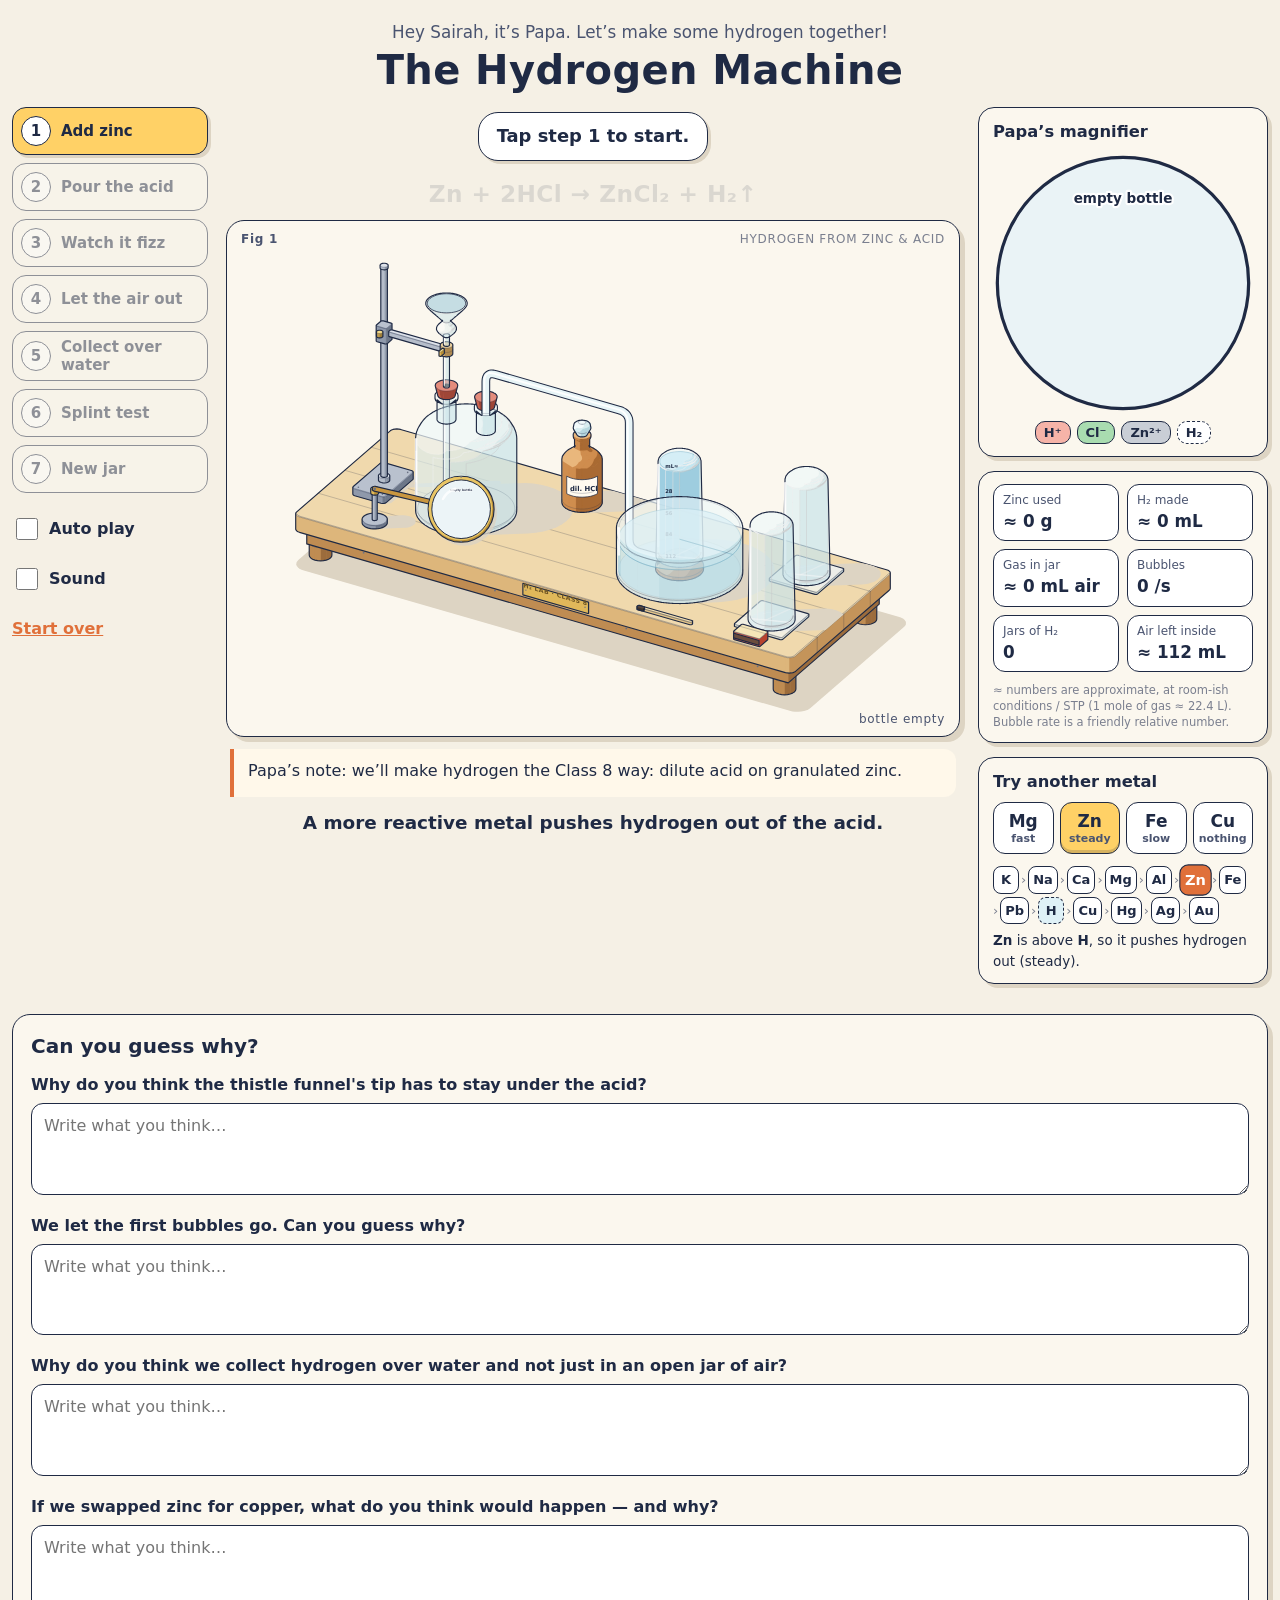
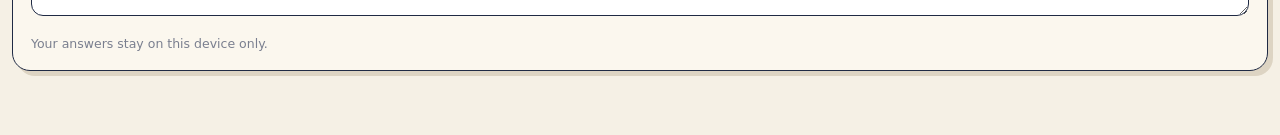
==== machines/hydrogen/index.html @ 69e64688 "Daily page 2026-10-20 (2026-10-21 09:24 IST)" ====
<!doctype html>
<html lang="en"><head><meta charset="utf-8">
<meta name="viewport" content="width=device-width, initial-scale=1">
<meta name="robots" content="noindex">
<title>The Hydrogen Machine</title>
<style>:root{
  --paper:#f5f0e5;--card:#fbf7ee;--ink:#1f2a44;--ink2:#4a5470;--muted:#7a7f8f;--shadow:#ddd4c3;
  --accent:#e0703a;--accent2:#2f8f8a;--hi:#ffd166;
  --round:ui-rounded,"SF Pro Rounded","Arial Rounded MT Bold","Nunito","Varela Round","Trebuchet MS",system-ui,-apple-system,"Segoe UI",sans-serif;
}
*{box-sizing:border-box}
html{-webkit-text-size-adjust:100%}
body{margin:0;background:var(--paper);color:var(--ink);font:16px/1.5 var(--round);-webkit-font-smoothing:antialiased;overflow-x:hidden}
.page{width:min(1260px,100% - 24px);margin:20px auto 64px}
.top{text-align:center;margin:0 0 14px}
.hello{margin:0;font-size:1.05rem;color:var(--ink2)}
h1{margin:2px 0 0;font-size:clamp(1.7rem,4vw,2.5rem);letter-spacing:.01em;line-height:1.15}
h2{font-size:1.02rem;margin:0 0 8px}

/* ---------- layout ---------- */
.lab{display:grid;grid-template-columns:196px minmax(0,1fr) 290px;gap:18px;align-items:start}
.steps ol{list-style:none;margin:0;padding:0;display:flex;flex-direction:column;gap:8px}
.step{display:flex;align-items:center;gap:10px;width:100%;min-height:48px;padding:6px 12px 6px 8px;border:1.5px solid var(--ink);border-radius:14px;background:var(--card);color:var(--ink);font:600 15px/1.2 var(--round);text-align:left;cursor:pointer;box-shadow:3px 3px 0 var(--shadow);transition:transform .25s,box-shadow .25s,background .25s,opacity .25s}
.step:disabled{cursor:default;opacity:.48;box-shadow:none}
.step.done{opacity:1;background:#e5f2ea}
.step.next{background:var(--hi);animation:nudge 2.2s ease-in-out infinite}
.step.playing{opacity:1;background:#ffe7a8}
.step:focus-visible,.segb:focus-visible,.restart:focus-visible,textarea:focus-visible,.auto input:focus-visible{outline:2.5px solid var(--accent2);outline-offset:3px}
.num,.tick{flex:none;display:grid;place-items:center;width:30px;height:30px;border-radius:50%;border:1.5px solid var(--ink);background:#fff;font-weight:700}
.tick{display:none;background:#5cb176;color:#fff}
.step.done .num{display:none}.step.done .tick{display:grid}
@keyframes nudge{0%,100%{transform:translateX(0)}50%{transform:translateX(3px)}}
.modes{display:flex;flex-wrap:wrap;align-items:center;gap:6px 14px;margin-top:14px}
.auto{display:inline-flex;align-items:center;gap:8px;min-height:44px;font-weight:600;cursor:pointer}
.auto input{width:22px;height:22px;accent-color:var(--accent2)}
.restart{display:inline-flex;align-items:center;min-height:44px;color:var(--accent);font-weight:700}

.stage{min-width:0}
.hint{min-height:58px;display:flex;align-items:center;justify-content:center;margin-bottom:8px}
.hint-bubble{display:inline-block;padding:10px 18px;border:1.5px solid var(--ink);border-radius:20px;background:#fff;font-size:1.12rem;font-weight:700;box-shadow:3px 3px 0 var(--shadow);text-align:center}
.eq{text-align:center;font-size:clamp(1.05rem,2.6vw,1.45rem);font-weight:700;min-height:2em;letter-spacing:.02em}
.eqp{display:inline-block;opacity:.12;transform:translateY(4px);transition:opacity .6s,transform .6s}
.eqp.on{opacity:1;transform:none}
.eqp.no{color:var(--accent)}
.card{position:relative;background:var(--card);border:1.5px solid var(--ink);border-radius:18px;padding:30px 8px 30px;box-shadow:5px 5px 0 var(--shadow)}
.corner{position:absolute;font-size:12px;color:var(--muted);letter-spacing:.06em;white-space:nowrap}
.corner.fig{top:9px;left:14px;color:var(--ink2);font-weight:700}
.corner.title{top:9px;right:14px;text-transform:uppercase}
.corner.readout{bottom:8px;right:14px;color:var(--ink2);font-variant-numeric:tabular-nums}
.fig{display:block;width:100%;height:auto;overflow:visible}
.note{min-height:3em;margin:12px 4px 4px;padding:10px 14px;border-left:4px solid var(--accent);background:#fff8ea;border-radius:0 12px 12px 0;font-size:1rem}
.big{margin:12px 0 0;text-align:center;font-size:1.15rem;font-weight:800;color:var(--ink)}

.side{display:flex;flex-direction:column;gap:14px}
.panel{background:var(--card);border:1.5px solid var(--ink);border-radius:16px;padding:12px 14px;box-shadow:4px 4px 0 var(--shadow)}
.ionsvg{display:block;width:100%;max-width:260px;margin:0 auto}
.legend{display:flex;flex-wrap:wrap;gap:6px;justify-content:center;margin:8px 0 0;font-size:13px}
.key{display:inline-block;padding:1px 8px;border:1.2px solid var(--ink);border-radius:10px;font-weight:700}
.k-h{background:#f6b3a8}.k-cl{background:#a9dcb0}.k-m{background:#c9ced6}.k-h2{background:#fff;border-style:dashed}
.gauges{display:grid;grid-template-columns:1fr 1fr;gap:8px}
.chip{display:flex;flex-direction:column;padding:6px 9px;border:1.2px solid var(--ink);border-radius:12px;background:#fff;min-width:0}
.chip .cl{font-size:12px;color:var(--ink2)}
.chip b{font-size:1.05rem;font-variant-numeric:tabular-nums;white-space:nowrap}
.foot{grid-column:1/-1;margin:2px 0 0;font-size:11.5px;color:var(--muted);line-height:1.4}
.seg{display:grid;grid-template-columns:repeat(4,1fr);gap:6px}
.segb{min-height:52px;border:1.5px solid var(--ink);border-radius:12px;background:#fff;color:var(--ink);font:800 17px/1.1 var(--round);cursor:pointer;display:flex;flex-direction:column;align-items:center;justify-content:center;gap:2px;padding:4px 2px}
.segb small{font-size:11px;font-weight:600;color:var(--ink2)}
.segb[aria-checked="true"]{background:var(--hi);box-shadow:inset 0 -3px 0 rgba(31,42,68,.18)}
.ladder{list-style:none;display:flex;flex-wrap:wrap;gap:3px 2px;align-items:center;margin:12px 0 4px;padding:0}
.ladder li{min-width:26px;padding:3px 4px;text-align:center;border:1.2px solid var(--ink);border-radius:8px;background:#fff;font-size:13px;font-weight:700}
.ladder li.gap{border:0;background:none;min-width:0;padding:0;color:var(--muted);font-weight:400}
.ladder li.hyd{background:#dff1f7;border-style:dashed}
.ladder li.pick{background:var(--accent);color:#fff;transform:scale(1.12)}
.ladder-note{margin:6px 0 0;font-size:13.5px}

.guess{margin-top:30px;background:var(--card);border:1.5px solid var(--ink);border-radius:18px;padding:16px 18px;box-shadow:5px 5px 0 var(--shadow)}
.guess h2{font-size:1.25rem}
.q{display:block;margin:12px 0}
.q span{display:block;font-weight:700;margin-bottom:6px}
textarea{width:100%;min-height:72px;padding:10px 12px;border:1.5px solid var(--ink);border-radius:12px;background:#fff;color:var(--ink);font:16px/1.45 var(--round);resize:vertical}
.saved{margin:4px 0 0;font-size:12.5px;color:var(--muted)}

/* ---------- the drawing: inked children's-book look ---------- */
.fig{--l:#fff;--m:#eee;--d:#ccc}
.s .f{fill:var(--m)}
.s .h0,.s .h1{fill:var(--d)}
.s .h2,.s .h3{fill:var(--m)}
.s .t{fill:var(--l)}
.s[data-seamless] .h0,.s[data-seamless] .h1{stroke:var(--d);stroke-width:.4}
.s[data-seamless] .h2,.s[data-seamless] .h3{stroke:var(--m);stroke-width:.4}
.s .o{fill:none;stroke:var(--ink);stroke-width:1.4;stroke-linejoin:round;stroke-linecap:round}
.s .c,.s .b{fill:none;stroke:var(--ink);stroke-width:.7;opacity:.5;stroke-linecap:round}
.m-wood{--l:#f0d9ad;--m:#ddb67b;--d:#c4945a}
.m-wood-d{--l:#d9ad72;--m:#bf8c52;--d:#9c6c3c}
.m-steel{--l:#dde2ea;--m:#b5bdca;--d:#8b95a6}
.m-steel-d{--l:#b9c1ce;--m:#8f99ab;--d:#6d7789}
.m-brass{--l:#f5dc8c;--m:#e0b85a;--d:#b88e35}
.m-rubber{--l:#e48c7c;--m:#c9634f;--d:#9f4637}
.m-cork{--l:#e9cf9e;--m:#d1ae73;--d:#b08b52}
.m-terra{--l:#f0b48a;--m:#d98a5e;--d:#b66a42}
.m-amber{--l:#e9b77c;--m:#cf8d4e;--d:#a96a33}
.m-splint{--l:#f4dfb1;--m:#e2c48a;--d:#c9a666}
.m-char{--l:#5a4a42;--m:#3e332e;--d:#2b2420}
.m-box{--l:#f6e6b8;--m:#e35d4a;--d:#b8432f}
.m-strike{--l:#7a5a4a;--m:#6b4d3d;--d:#5a3e30}
.m-metal{--l:#e4e8ec;--m:#b9c0c8;--d:#8d96a1}
[data-metal="Mg"] .m-metal,.metal-Mg .m-metal{--l:#f5f7f9;--m:#d9dee4;--d:#b3bbc5}
[data-metal="Fe"] .m-metal{--l:#a9a49f;--m:#7f7973;--d:#5d5752}
[data-metal="Cu"] .m-metal{--l:#f1a679;--m:#d4784a;--d:#a85a33}
.m-glass .f{fill:#e6f3f5;fill-opacity:.18}
.m-glass .h0,.m-glass .h1{fill:#b9dbe3;fill-opacity:.38;stroke:none}
.m-glass .h2,.m-glass .h3{fill:#d6ecf0;fill-opacity:.22;stroke:none}
.m-glass .t{fill:#ffffff;fill-opacity:.35}
.m-glass-s{--l:#f2fafb;--m:#d8ecf0;--d:#b5d6de}
.m-plate .f{fill-opacity:.5}
.glass-back{fill:#d7ebef;fill-opacity:.45}
.glass-floor{fill:#cfe5ea;fill-opacity:.5;stroke:var(--ink);stroke-width:.6;stroke-opacity:.35}
.ln{fill:none;stroke:var(--ink);stroke-width:.8;stroke-linecap:round;stroke-linejoin:round}
.ln.faint{stroke-opacity:.35}
.ln.glassline{stroke-opacity:.45;stroke-width:.8}
.ln.tick{stroke-width:.9}
.ln.waterline{stroke:#2c7da0;stroke-opacity:.6;stroke-width:.9}
.shine{fill:none;stroke:#fff;stroke-width:3;stroke-linecap:round;opacity:.85}
.shine.thin{stroke-width:1.6;opacity:.75}
.shd{fill:var(--shadow)}
.shd.paper{fill:var(--shadow)}
.dot{fill:var(--ink)}
.dot.screw{fill:#6a7183}
.hole{fill:#3b2f2a;stroke:var(--ink);stroke-width:.8}
.cup-in{fill:#c5dde3;stroke:var(--ink);stroke-width:1}
.acid-in,.pour{fill:none}
.acid-in{fill:#d9eaa0;stroke:none}
.pour{stroke:#c9de7e;stroke-width:4.5;stroke-linecap:round;fill:none}
.acid-body{fill:#d6eb93;fill-opacity:.55}
.acid-top{fill:#eef7c4;fill-opacity:.8}
.acid-line{fill:none;stroke:#7d9a2c;stroke-width:.9;stroke-opacity:.8}
.w-body{fill:#9fd3e6;fill-opacity:.36}
.w-top{fill:#c8e9f3;fill-opacity:.55;stroke:#2c7da0;stroke-opacity:.5;stroke-width:.8}
.jw-body{fill:#4aa3cc;fill-opacity:.7}
.jw-top{fill:#b9e3f1;fill-opacity:.95;stroke:#2c7da0;stroke-width:.8;stroke-opacity:.7}
.bub{fill:#fff;fill-opacity:.85;stroke:var(--ink);stroke-width:.6}
.tube-ink{fill:none;stroke:var(--ink);stroke-linecap:butt;stroke-linejoin:round}
.tube-glass{fill:none;stroke:#e7f4f6;stroke-linecap:butt;stroke-linejoin:round}
.tube-shine{fill:none;stroke:#fff;stroke-linecap:butt;stroke-linejoin:round;opacity:.9}
.tube-end{fill:#cfe6ea;stroke:var(--ink);stroke-width:1}
.label{fill:#fffaf0;stroke:var(--ink);stroke-width:.9}
.label-t{font:800 8.4px var(--round);fill:var(--ink)}
.engrave{font:800 5.6px var(--round);fill:#6b5222;letter-spacing:.06em}
.jar-num{font:700 6.4px var(--round);fill:var(--ink)}
.handle-ink{stroke:var(--ink);stroke-width:7.4;stroke-linecap:round}
.handle{stroke:#c9963f;stroke-width:4.6;stroke-linecap:round}
.lens-shadow{fill:var(--shadow);opacity:.8}
.lens-rim-d{fill:#b88e35;stroke:var(--ink);stroke-width:1.4}
.lens-rim{fill:#e9c565}
.lens-glass{fill:#ffffff;fill-opacity:.08;stroke:var(--ink);stroke-width:1.2}
.lens-glint{fill:none;stroke:#fff;stroke-width:3;stroke-linecap:round;opacity:.8}
.flame-o{fill:#ffb347;stroke:#c85a1c;stroke-width:.9}
.flame-i{fill:#fff3b0}
.pop-o{fill:#bfe2ff;fill-opacity:.85;stroke:#3a7bd5;stroke-width:1.2}
.pop-i{fill:#f2fbff}
.pow text{font:900 22px var(--round);text-anchor:middle;paint-order:stroke}
.pow .pow-back{fill:none;stroke:var(--ink);stroke-width:5;stroke-linejoin:round}
.pow .pow-front{fill:#ffd166}
.pow.big text{font-size:38px}
.pow.big .pow-front{fill:#ff8a5b}
.pow.small text{font-size:15px}
.pow.small .pow-front{fill:#fff}
.pow.quiet text{font-size:17px}
.pow.quiet .pow-front{fill:#fff}
.pow-in{animation:pow 1.9s cubic-bezier(.2,1.4,.4,1) both}
@keyframes pow{0%{transform:scale(.2) rotate(-8deg);opacity:0}12%{transform:scale(1.08) rotate(-4deg);opacity:1}25%{transform:scale(1) rotate(-3deg)}80%{opacity:1;transform:translateY(-6px) rotate(-3deg)}100%{opacity:0;transform:translateY(-14px) rotate(-3deg)}}

/* ion scene */
.ion-bg{fill:#eaf3f6}
.ion-liquid{fill:#e4f1bf;transition:opacity .4s}
.ion-rim{fill:none;stroke:var(--ink);stroke-width:3}
.atom circle{stroke:var(--ink);stroke-width:1.4}
.atom text{font:800 10px var(--round);text-anchor:middle;fill:var(--ink)}
.metal-atom circle,.mion circle{fill:#c9ced6}
#ions[data-metal="Mg"] .metal-atom circle,#ions[data-metal="Mg"] .mion circle{fill:#eef1f4}
#ions[data-metal="Fe"] .metal-atom circle,#ions[data-metal="Fe"] .mion circle{fill:#a7a19b}
#ions[data-metal="Cu"] .metal-atom circle{fill:#eaa175}
.mion.charged circle{stroke-dasharray:3 2}
.mion text{font-size:9px}
.hion circle{fill:#f6b3a8}
.hion text{font-size:9px}
.cl circle{fill:#a9dcb0}
.h2-bubble{fill:#fff;fill-opacity:.55;stroke:var(--ink);stroke-width:1.2}
.h2-atom{fill:#fff;stroke:var(--ink);stroke-width:1.3}
.h2-t{font:800 9px var(--round);text-anchor:middle;fill:var(--ink)}
.ion-cap{font:800 12.5px var(--round);fill:var(--ink);paint-order:stroke;stroke:#fff;stroke-width:4;stroke-linejoin:round}

/* ---------- tablet ---------- */
@media (max-width:1099px){
  .lab{grid-template-columns:180px minmax(0,1fr)}
  .side{grid-column:1/-1;display:grid;grid-template-columns:repeat(auto-fit,minmax(250px,1fr))}
}
/* ---------- phone: steps become a scrollable strip above the figure ---------- */
@media (max-width:699px){
  .page{width:calc(100% - 16px);margin-top:12px}
  .lab{grid-template-columns:minmax(0,1fr);gap:10px}
  .steps{margin:0 -8px;padding:0 8px}
  .steps ol{flex-direction:row;overflow-x:auto;scroll-snap-type:x proximity;padding:2px 2px 8px;-webkit-overflow-scrolling:touch;scrollbar-width:thin}
  .steps li{flex:none;scroll-snap-align:start}
  .step{width:auto;min-width:142px;font-size:14px}
  .modes{margin-top:4px;gap:2px 16px}
  .hint{min-height:50px}
  .hint-bubble{font-size:1rem;padding:8px 12px}
  .card{padding:28px 2px 30px;border-radius:14px}
  .corner.title{display:none}
  .side{display:flex}
}
@media (prefers-reduced-motion:reduce){
  .step.next{animation:none}
  .pow-in{animation:none}
  .eqp{transition:none}
}

.jg-body{fill:#fffdf4;fill-opacity:.55}
.jar-gas{font:900 11px var(--round);fill:var(--ink)}
</style>
</head>
<body>
<main class="page">
  <header class="top">
    <p class="hello">Hey Sairah, it’s Papa. Let’s make some hydrogen together!</p>
    <h1>The Hydrogen Machine</h1>
  </header>

  <section class="lab" aria-label="The hydrogen machine">
    <nav class="steps" aria-label="Steps">
      <ol>
        <li><button class="step" type="button" data-step="0" disabled><span class="num" aria-hidden="true">1</span><span class="tick" aria-hidden="true">✓</span><span class="lbl">Add zinc</span></button></li><li><button class="step" type="button" data-step="1" disabled><span class="num" aria-hidden="true">2</span><span class="tick" aria-hidden="true">✓</span><span class="lbl">Pour the acid</span></button></li><li><button class="step" type="button" data-step="2" disabled><span class="num" aria-hidden="true">3</span><span class="tick" aria-hidden="true">✓</span><span class="lbl">Watch it fizz</span></button></li><li><button class="step" type="button" data-step="3" disabled><span class="num" aria-hidden="true">4</span><span class="tick" aria-hidden="true">✓</span><span class="lbl">Let the air out</span></button></li><li><button class="step" type="button" data-step="4" disabled><span class="num" aria-hidden="true">5</span><span class="tick" aria-hidden="true">✓</span><span class="lbl">Collect over water</span></button></li><li><button class="step" type="button" data-step="5" disabled><span class="num" aria-hidden="true">6</span><span class="tick" aria-hidden="true">✓</span><span class="lbl">Splint test</span></button></li><li><button class="step" type="button" data-step="6" disabled><span class="num" aria-hidden="true">7</span><span class="tick" aria-hidden="true">✓</span><span class="lbl">New jar</span></button></li>
      </ol>
      <div class="modes">
        <label class="auto"><input type="checkbox" id="auto"> <span>Auto play</span></label>
        <label class="auto"><input type="checkbox" id="sound"> <span>Sound</span></label>
        <a href="#" id="restart" class="restart">Start over</a>
      </div>
    </nav>

    <div class="stage">
      <div class="hint" aria-live="polite"><span class="hint-bubble" id="hint">Tap step 1 to start.</span></div>
      <div class="eq" aria-label="Equation"><span id="eqA" class="eqp">Zn</span> <span id="eqB" class="eqp">+ 2HCl</span> <span id="eqC" class="eqp">→ ZnCl₂ + H₂↑</span></div>
      <div class="card">
        <div class="corner fig">Fig 1</div>
        <div class="corner title" id="figTitle">Hydrogen from zinc &amp; acid</div>
        <svg class="fig" viewBox="0 0 880 560" role="img" aria-label="A Woulfe bottle with zinc and dilute hydrochloric acid makes hydrogen. A thistle funnel dips under the acid, a bent delivery tube carries the gas to a trough of water, and an upside-down gas jar on a beehive shelf collects it as the gas pushes the water down.">
<defs>
  <clipPath id="benchTop"><path d="M74.6 322.9L74.9 321.7L75.9 320.6L190.8 221L192.3 220.1L194.2 219.3L196.5 218.8L198.9 218.7L201.3 218.8L203.5 219.3L800.7 391.7L802.6 392.4L804.1 393.4L805.1 394.5L805.4 395.7L805.4 395.8L805.1 397L804.1 398.1L689.2 497.6L687.7 498.6L685.8 499.3L683.5 499.8L681.1 499.9L678.7 499.8L676.5 499.3L79.3 326.9L77.4 326.2L75.9 325.2L74.9 324.1L74.6 322.9Z"/></clipPath>
  <clipPath id="lensClip"><circle cx="277.9" cy="317.4" r="36"/></clipPath>
</defs>
<g id="scene">
<path class="shd paper" d="M65.3 377.2L65.5 375.3L66.3 373.6L67.8 371.9L182.7 272.4L184.9 270.9L187.5 269.6L190.6 268.7L194 268L197.7 267.7L201.3 267.8L204.9 268.2L208.2 269L805.4 441.4L808.3 442.4L810.8 443.7L812.8 445.3L814.1 447L814.7 448.8L814.7 448.9L814.5 450.8L813.7 452.6L812.2 454.2L697.3 553.7L695.1 555.2L692.5 556.5L689.4 557.4L686 558.1L682.3 558.4L678.7 558.3L675.1 557.9L671.8 557.2L74.6 384.8L71.7 383.7L69.2 382.4L67.2 380.8L65.9 379.1L65.3 377.3Z" transform="translate(10 8)"/><g class="s m-wood-d "><path class="f" d="M190.6 271.6L191.1 269.8L192.5 268.1L194.7 266.7L197.6 265.6L200.9 264.9L204.6 264.6L208.2 264.9L211.5 265.6L214.4 266.7L216.7 268.1L218.1 269.8L218.5 271.6L218.5 287.8L218.1 289.6L216.7 291.3L214.4 292.7L211.5 293.8L208.2 294.5L204.6 294.8L200.9 294.5L197.6 293.8L194.7 292.7L192.5 291.3L191.1 289.6L190.6 287.8Z"/><path class="h0" d="M216.7 291.3L214.4 292.7L214.4 276.6L216.7 275.1ZM214.4 292.7L211.5 293.8L211.5 277.7L214.4 276.6ZM218.5 287.8L218.1 289.6L218.1 273.4L218.5 271.6ZM218.1 289.6L216.7 291.3L216.7 275.1L218.1 273.4Z"/><path class="h1" d="M211.5 293.8L208.2 294.5L208.2 278.4L211.5 277.7ZM208.2 294.5L204.6 294.8L204.6 278.6L208.2 278.4Z"/><path class="h2" d="M204.6 294.8L200.9 294.5L200.9 278.4L204.6 278.6ZM200.9 294.5L197.6 293.8L197.6 277.7L200.9 278.4Z"/><path class="h3" d="M197.6 293.8L194.7 292.7L194.7 276.6L197.6 277.7ZM194.7 292.7L192.5 291.3L192.5 275.1L194.7 276.6ZM192.5 291.3L191.1 289.6L191.1 273.4L192.5 275.1ZM191.1 289.6L190.6 287.8L190.6 271.6L191.1 273.4Z"/><path class="t" d="M216.7 275.1L214.4 276.6L211.5 277.7L208.2 278.4L204.6 278.6L200.9 278.4L197.6 277.7L194.7 276.6L192.5 275.1L191.1 273.4L190.6 271.6L191.1 269.8L192.5 268.1L194.7 266.7L197.6 265.6L200.9 264.9L204.6 264.6L208.2 264.9L211.5 265.6L214.4 266.7L216.7 268.1L218.1 269.8L218.5 271.6L218.1 273.4Z"/><path class="c" d="M218.5 271.6L218.1 273.4L216.7 275.1L214.4 276.6L211.5 277.7L208.2 278.4L204.6 278.6L200.9 278.4L197.6 277.7L194.7 276.6L192.5 275.1L191.1 273.4L190.6 271.6"/><path class="o" d="M190.6 271.6L191.1 269.8L192.5 268.1L194.7 266.7L197.6 265.6L200.9 264.9L204.6 264.6L208.2 264.9L211.5 265.6L214.4 266.7L216.7 268.1L218.1 269.8L218.5 271.6M218.5 287.8L218.1 289.6L216.7 291.3L214.4 292.7L211.5 293.8L208.2 294.5L204.6 294.8L200.9 294.5L197.6 293.8L194.7 292.7L192.5 291.3L191.1 289.6L190.6 287.8M190.6 271.6L190.6 287.8M218.5 271.6L218.5 287.8"/></g><g class="s m-wood-d "><path class="f" d="M760.9 436.3L761.3 434.4L762.7 432.8L765 431.3L767.9 430.2L771.2 429.5L774.8 429.3L778.5 429.5L781.8 430.2L784.7 431.3L786.9 432.8L788.3 434.4L788.8 436.3L788.8 452.4L788.3 454.2L786.9 455.9L784.7 457.3L781.8 458.4L778.5 459.1L774.8 459.4L771.2 459.1L767.9 458.4L765 457.3L762.7 455.9L761.3 454.2L760.9 452.4Z"/><path class="h0" d="M786.9 455.9L784.7 457.3L784.7 441.2L786.9 439.8ZM784.7 457.3L781.8 458.4L781.8 442.3L784.7 441.2ZM788.8 452.4L788.3 454.2L788.3 438.1L788.8 436.3ZM788.3 454.2L786.9 455.9L786.9 439.8L788.3 438.1Z"/><path class="h1" d="M781.8 458.4L778.5 459.1L778.5 443L781.8 442.3ZM778.5 459.1L774.8 459.4L774.8 443.2L778.5 443Z"/><path class="h2" d="M774.8 459.4L771.2 459.1L771.2 443L774.8 443.2ZM771.2 459.1L767.9 458.4L767.9 442.3L771.2 443Z"/><path class="h3" d="M767.9 458.4L765 457.3L765 441.2L767.9 442.3ZM765 457.3L762.7 455.9L762.7 439.8L765 441.2ZM762.7 455.9L761.3 454.2L761.3 438.1L762.7 439.8ZM761.3 454.2L760.9 452.4L760.9 436.3L761.3 438.1Z"/><path class="t" d="M786.9 439.8L784.7 441.2L781.8 442.3L778.5 443L774.8 443.2L771.2 443L767.9 442.3L765 441.2L762.7 439.8L761.3 438.1L760.9 436.3L761.3 434.4L762.7 432.8L765 431.3L767.9 430.2L771.2 429.5L774.8 429.3L778.5 429.5L781.8 430.2L784.7 431.3L786.9 432.8L788.3 434.4L788.8 436.3L788.3 438.1Z"/><path class="c" d="M788.8 436.3L788.3 438.1L786.9 439.8L784.7 441.2L781.8 442.3L778.5 443L774.8 443.2L771.2 443L767.9 442.3L765 441.2L762.7 439.8L761.3 438.1L760.9 436.3"/><path class="o" d="M760.9 436.3L761.3 434.4L762.7 432.8L765 431.3L767.9 430.2L771.2 429.5L774.8 429.3L778.5 429.5L781.8 430.2L784.7 431.3L786.9 432.8L788.3 434.4L788.8 436.3M788.8 452.4L788.3 454.2L786.9 455.9L784.7 457.3L781.8 458.4L778.5 459.1L774.8 459.4L771.2 459.1L767.9 458.4L765 457.3L762.7 455.9L761.3 454.2L760.9 452.4M760.9 436.3L760.9 452.4M788.8 436.3L788.8 452.4"/></g><g class="s m-wood-d "><path class="f" d="M91.2 357.7L91.7 355.9L93.1 354.2L95.3 352.8L98.2 351.7L101.5 351L105.2 350.7L108.8 351L112.1 351.7L115 352.8L117.3 354.2L118.7 355.9L119.1 357.7L119.1 373.9L118.7 375.7L117.3 377.3L115 378.8L112.1 379.9L108.8 380.6L105.2 380.8L101.5 380.6L98.2 379.9L95.3 378.8L93.1 377.3L91.7 375.7L91.2 373.9Z"/><path class="h0" d="M117.3 377.3L115 378.8L115 362.7L117.3 361.2ZM115 378.8L112.1 379.9L112.1 363.8L115 362.7ZM119.1 373.9L118.7 375.7L118.7 359.5L119.1 357.7ZM118.7 375.7L117.3 377.3L117.3 361.2L118.7 359.5Z"/><path class="h1" d="M112.1 379.9L108.8 380.6L108.8 364.5L112.1 363.8ZM108.8 380.6L105.2 380.8L105.2 364.7L108.8 364.5Z"/><path class="h2" d="M105.2 380.8L101.5 380.6L101.5 364.5L105.2 364.7ZM101.5 380.6L98.2 379.9L98.2 363.8L101.5 364.5Z"/><path class="h3" d="M98.2 379.9L95.3 378.8L95.3 362.7L98.2 363.8ZM95.3 378.8L93.1 377.3L93.1 361.2L95.3 362.7ZM93.1 377.3L91.7 375.7L91.7 359.5L93.1 361.2ZM91.7 375.7L91.2 373.9L91.2 357.7L91.7 359.5Z"/><path class="t" d="M117.3 361.2L115 362.7L112.1 363.8L108.8 364.5L105.2 364.7L101.5 364.5L98.2 363.8L95.3 362.7L93.1 361.2L91.7 359.5L91.2 357.7L91.7 355.9L93.1 354.2L95.3 352.8L98.2 351.7L101.5 351L105.2 350.7L108.8 351L112.1 351.7L115 352.8L117.3 354.2L118.7 355.9L119.1 357.7L118.7 359.5Z"/><path class="c" d="M119.1 357.7L118.7 359.5L117.3 361.2L115 362.7L112.1 363.8L108.8 364.5L105.2 364.7L101.5 364.5L98.2 363.8L95.3 362.7L93.1 361.2L91.7 359.5L91.2 357.7"/><path class="o" d="M91.2 357.7L91.7 355.9L93.1 354.2L95.3 352.8L98.2 351.7L101.5 351L105.2 350.7L108.8 351L112.1 351.7L115 352.8L117.3 354.2L118.7 355.9L119.1 357.7M119.1 373.9L118.7 375.7L117.3 377.3L115 378.8L112.1 379.9L108.8 380.6L105.2 380.8L101.5 380.6L98.2 379.9L95.3 378.8L93.1 377.3L91.7 375.7L91.2 373.9M91.2 357.7L91.2 373.9M119.1 357.7L119.1 373.9"/></g><g class="s m-wood-d "><path class="f" d="M661.5 522.3L661.9 520.5L663.3 518.8L665.6 517.4L668.5 516.3L671.8 515.6L675.4 515.3L679.1 515.6L682.4 516.3L685.3 517.4L687.5 518.8L688.9 520.5L689.4 522.3L689.4 538.5L688.9 540.3L687.5 542L685.3 543.4L682.4 544.5L679.1 545.2L675.4 545.5L671.8 545.2L668.5 544.5L665.6 543.4L663.3 542L661.9 540.3L661.5 538.5Z"/><path class="h0" d="M687.5 542L685.3 543.4L685.3 527.3L687.5 525.8ZM685.3 543.4L682.4 544.5L682.4 528.4L685.3 527.3ZM689.4 538.5L688.9 540.3L688.9 524.1L689.4 522.3ZM688.9 540.3L687.5 542L687.5 525.8L688.9 524.1Z"/><path class="h1" d="M682.4 544.5L679.1 545.2L679.1 529.1L682.4 528.4ZM679.1 545.2L675.4 545.5L675.4 529.3L679.1 529.1Z"/><path class="h2" d="M675.4 545.5L671.8 545.2L671.8 529.1L675.4 529.3ZM671.8 545.2L668.5 544.5L668.5 528.4L671.8 529.1Z"/><path class="h3" d="M668.5 544.5L665.6 543.4L665.6 527.3L668.5 528.4ZM665.6 543.4L663.3 542L663.3 525.8L665.6 527.3ZM663.3 542L661.9 540.3L661.9 524.1L663.3 525.8ZM661.9 540.3L661.5 538.5L661.5 522.3L661.9 524.1Z"/><path class="t" d="M687.5 525.8L685.3 527.3L682.4 528.4L679.1 529.1L675.4 529.3L671.8 529.1L668.5 528.4L665.6 527.3L663.3 525.8L661.9 524.1L661.5 522.3L661.9 520.5L663.3 518.8L665.6 517.4L668.5 516.3L671.8 515.6L675.4 515.3L679.1 515.6L682.4 516.3L685.3 517.4L687.5 518.8L688.9 520.5L689.4 522.3L688.9 524.1Z"/><path class="c" d="M689.4 522.3L688.9 524.1L687.5 525.8L685.3 527.3L682.4 528.4L679.1 529.1L675.4 529.3L671.8 529.1L668.5 528.4L665.6 527.3L663.3 525.8L661.9 524.1L661.5 522.3"/><path class="o" d="M661.5 522.3L661.9 520.5L663.3 518.8L665.6 517.4L668.5 516.3L671.8 515.6L675.4 515.3L679.1 515.6L682.4 516.3L685.3 517.4L687.5 518.8L688.9 520.5L689.4 522.3M689.4 538.5L688.9 540.3L687.5 542L685.3 543.4L682.4 544.5L679.1 545.2L675.4 545.5L671.8 545.2L668.5 544.5L665.6 543.4L663.3 542L661.9 540.3L661.5 538.5M661.5 522.3L661.5 538.5M689.4 522.3L689.4 538.5"/></g><g class="s m-wood-d "><path class="f" d="M88.2 341.2L200 244.3L791.8 415.2L791.8 434L680 530.8L88.2 360Z"/><path class="h0" d="M791.8 434L680 530.8L680 512L791.8 415.2Z"/><path class="h3" d="M680 530.8L88.2 360L88.2 341.2L680 512Z"/><path class="t" d="M791.8 415.2L680 512L88.2 341.2L200 244.3Z"/><path class="c" d="M791.8 415.2L680 512L88.2 341.2"/><path class="o" d="M88.2 341.2L200 244.3L791.8 415.2M791.8 434L680 530.8L88.2 360M791.8 415.2L791.8 434M88.2 341.2L88.2 360"/></g><g class="s m-wood "><path class="f" d="M74.6 322.9L74.9 321.7L75.9 320.6L190.8 221L192.3 220.1L194.2 219.3L196.5 218.9L198.9 218.7L201.3 218.9L203.5 219.3L800.7 391.7L802.6 392.5L804.1 393.4L805.1 394.5L805.4 395.8L805.4 414.6L805.1 415.8L804.1 416.9L689.2 516.4L687.7 517.4L685.8 518.2L683.5 518.6L681.1 518.8L678.7 518.6L676.5 518.2L79.3 345.8L77.4 345L75.9 344.1L74.9 342.9L74.6 341.7Z"/><path class="h0" d="M805.4 414.6L805.1 415.8L805.1 397L805.4 395.8ZM805.1 415.8L804.1 416.9L804.1 398.1L805.1 397ZM804.1 416.9L689.2 516.4L689.2 497.6L804.1 398.1ZM689.2 516.4L687.7 517.4L687.7 498.6L689.2 497.6ZM687.7 517.4L685.8 518.2L685.8 499.3L687.7 498.6Z"/><path class="h1" d="M685.8 518.2L683.5 518.6L683.5 499.8L685.8 499.3ZM683.5 518.6L681.1 518.8L681.1 499.9L683.5 499.8Z"/><path class="h2" d="M681.1 518.8L678.7 518.6L678.7 499.8L681.1 499.9ZM678.7 518.6L676.5 518.2L676.5 499.3L678.7 499.8Z"/><path class="h3" d="M676.5 518.2L79.3 345.8L79.3 326.9L676.5 499.3ZM79.3 345.8L77.4 345L77.4 326.2L79.3 326.9ZM77.4 345L75.9 344.1L75.9 325.2L77.4 326.2ZM75.9 344.1L74.9 342.9L74.9 324.1L75.9 325.2ZM74.9 342.9L74.6 341.7L74.6 322.9L74.9 324.1Z"/><path class="t" d="M800.7 391.7L802.6 392.5L804.1 393.4L805.1 394.5L805.4 395.8L805.1 397L804.1 398.1L689.2 497.6L687.7 498.6L685.8 499.3L683.5 499.8L681.1 499.9L678.7 499.8L676.5 499.3L79.3 326.9L77.4 326.2L75.9 325.2L74.9 324.1L74.6 322.9L74.9 321.7L75.9 320.6L190.8 221L192.3 220.1L194.2 219.3L196.5 218.9L198.9 218.7L201.3 218.9L203.5 219.3Z"/><path class="c" d="M805.4 395.8L805.1 397L804.1 398.1L689.2 497.6L687.7 498.6L685.8 499.3L683.5 499.8L681.1 499.9L678.7 499.8L676.5 499.3L79.3 326.9L77.4 326.2L75.9 325.2L74.9 324.1L74.6 322.9"/><path class="b" d="M805.4 395.8L803.3 396.7L802.5 397.7L687.6 497.1L686.4 497.9L684.9 498.5L683.1 498.9L681.1 499L679.2 498.9L677.3 498.5L80.3 326.2L78.7 325.5L77.5 324.8L76.7 323.9L74.6 322.9"/><path class="o" d="M74.6 322.9L74.9 321.7L75.9 320.6L190.8 221L192.3 220.1L194.2 219.3L196.5 218.9L198.9 218.7L201.3 218.9L203.5 219.3L800.7 391.7L802.6 392.5L804.1 393.4L805.1 394.5L805.4 395.8M805.4 414.6L805.1 415.8L804.1 416.9L689.2 516.4L687.7 517.4L685.8 518.2L683.5 518.6L681.1 518.8L678.7 518.6L676.5 518.2L79.3 345.8L77.4 345L75.9 344.1L74.9 342.9L74.6 341.7M805.4 395.8L805.4 414.6M74.6 322.9L74.6 341.7"/></g><path class="ln faint" d="M167.5 241.2L780.8 418.3"/><path class="ln faint" d="M134.9 269.5L748.2 446.5"/><path class="ln faint" d="M102.3 297.7L715.6 474.7"/><path class="ln faint" d="M780.8 418.3L780.8 437.1"/><path class="ln faint" d="M748.2 446.5L748.2 465.3"/><path class="ln faint" d="M715.6 474.7L715.6 493.6"/><circle class="dot screw" cx="158.1" cy="370.8" r="1.1"/><circle class="dot screw" cx="319.5" cy="417.4" r="1.1"/><circle class="dot screw" cx="480.9" cy="463.9" r="1.1"/><circle class="dot screw" cx="642.3" cy="510.5" r="1.1"/><g class="s m-brass "><path class="f" d="M353.8 408.9L353.8 408.7L354.2 408.5L354.7 408.6L434.3 431.6L434.6 431.8L434.6 445.2L434.5 445.4L434.1 445.6L433.7 445.6L354 422.6L353.8 422.4Z"/><path class="h0" d="M434.6 445.2L434.5 445.4L434.5 432L434.6 431.8ZM434.5 445.4L434.1 445.6L434.1 432.1L434.5 432ZM353.8 408.7L353.8 408.7L353.8 422.1L353.8 422.1Z"/><path class="h2" d="M434.1 445.6L433.7 445.6L433.7 432.1L434.1 432.1Z"/><path class="h3" d="M433.7 445.6L354 422.6L354 409.1L433.7 432.1ZM354 422.6L353.8 422.4L353.8 408.9L354 409.1Z"/><path class="t" d="M434.3 431.6L434.6 431.8L434.5 432L434.5 432L434.1 432.1L433.7 432.1L354 409.1L353.8 408.9L353.8 408.7L353.8 408.7L354.2 408.5L354.7 408.6Z"/><path class="o" d="M434.5 432L434.5 432M353.8 408.9L353.8 408.7M353.8 408.7L354.2 408.5L354.7 408.6L434.3 431.6L434.6 431.8M434.6 445.2L434.5 445.4M434.5 445.4L434.1 445.6L433.7 445.6L354 422.6L353.8 422.4M353.8 422.1L353.8 422.1M434.6 431.8L434.6 445.2M434.5 432L434.5 445.4M434.5 432L434.5 445.4M353.8 408.9L353.8 422.4M353.8 408.7L353.8 422.1M353.8 408.7L353.8 422.1"/></g><text class="engrave" transform="matrix(1.345 0.388 0 1.345 393.862 424.643)" font-size="5.6" text-anchor="middle">H₂ LAB · CLASS 8</text><circle class="dot screw" cx="357.5" cy="416.8" r="0.9"/><circle class="dot screw" cx="430.2" cy="437.8" r="0.9"/>
<g clip-path="url(#benchTop)"><path class="shd" d="M222.1 317.2L223.4 312.4L226.1 307.7L230.3 303.3L235.9 299.3L242.6 295.7L250.3 292.8L258.9 290.4L268.1 288.8L277.6 287.9L347.2 285.4L357 285.3L366.7 285.9L376 287.3L384.8 289.4L392.8 292.2L399.9 295.5L405.8 299.4L410.5 303.7L413.7 308.3L415.5 313.1L415.8 317.9L414.5 322.8L411.7 327.4L407.5 331.8L402 335.9L395.3 339.4L387.6 342.4L379 344.7L369.8 346.3L360.2 347.2L290.6 349.7L280.9 349.8L271.2 349.2L261.9 347.8L253.1 345.7L245 343L238 339.6L232 335.7L227.4 331.4L224.1 326.9L222.3 322.1Z"/><path class="shd" d="M468.9 392.5L470.5 386.5L473.9 380.6L479.2 375.1L486.1 370.1L494.4 365.7L504.1 362L514.8 359.1L526.3 357L538.3 355.9L577.7 354.5L589.9 354.3L602 355.1L613.7 356.9L624.7 359.5L634.7 362.9L643.6 367.1L651 372L656.8 377.3L660.9 383.1L663.1 389L663.4 395.1L661.8 401.2L658.3 407L653.1 412.5L646.2 417.5L637.8 422L628.1 425.7L617.4 428.6L605.9 430.6L594 431.7L554.5 433.1L542.3 433.3L530.3 432.5L518.6 430.8L507.6 428.1L497.5 424.7L488.7 420.5L481.3 415.7L475.5 410.3L471.4 404.6L469.2 398.6Z"/><path class="shd" d="M144.8 298.8L145.4 297.6L178 269.4L179.7 268.5L182.1 268.2L189 267.9L191.4 268.3L223.6 277.6L225.4 278.4L226 279.6L225.4 280.8L192.7 309L191 309.9L188.7 310.2L181.7 310.4L179.4 310.1L147.1 300.8L145.4 299.9Z"/><path class="shd" d="M178.6 289.7L179.2 288.5L180.9 287.7L183.3 287.4L322.5 282.4L324.8 282.7L326.5 283.5L327.1 284.7L326.5 285.8L324.8 286.7L322.5 287L183.3 292L180.9 291.7L179.2 290.9Z"/><path class="shd" d="M400.2 308.1L400.8 306.1L401.9 304.1L403.7 302.2L406.1 300.5L408.9 299L412.2 297.8L415.8 296.8L419.7 296.1L423.8 295.7L477.2 293.8L481.3 293.7L485.4 294L489.4 294.6L493.1 295.5L496.6 296.6L499.6 298.1L502.1 299.7L504.1 301.5L505.4 303.5L506.2 305.5L506.3 307.6L505.8 309.6L504.6 311.6L502.8 313.5L500.5 315.2L497.6 316.7L494.3 318L490.7 319L486.8 319.7L482.7 320L429.3 322L425.2 322L421.1 321.7L417.1 321.1L413.4 320.3L410 319.1L407 317.7L404.4 316L402.5 314.2L401.1 312.2L400.3 310.2Z"/><path class="shd" d="M494.2 440.3L494.4 439.6L495 439L496.1 438.6L498.5 438.5L499.9 438.6L563.9 457.1L564.8 457.7L564.6 458.4L564 458.9L562.8 459.3L560.5 459.4L559.1 459.3L495.1 440.9Z"/><path class="shd" d="M156.2 333.5L156.5 332.3L157.2 331.1L158.2 330L159.6 329L161.3 328.1L163.2 327.4L165.4 326.8L167.7 326.4L170.1 326.2L204.9 324.9L207.3 324.9L209.7 325L212.1 325.4L214.3 325.9L216.3 326.6L218 327.4L219.5 328.4L220.7 329.5L221.5 330.6L221.9 331.8L222 333L221.7 334.2L221 335.4L219.9 336.5L218.6 337.5L216.9 338.4L214.9 339.1L212.8 339.7L210.5 340.1L208.1 340.3L173.3 341.6L170.9 341.6L168.5 341.5L166.1 341.1L163.9 340.6L161.9 339.9L160.1 339.1L158.7 338.1L157.5 337L156.7 335.9L156.2 334.7Z"/></g>
<g class="s m-steel-d "><path class="f" d="M144.8 290.4L145.4 289.5L178 261.3L179.2 260.6L180.9 260.2L182.7 260.1L184.4 260.4L216.7 269.8L218.1 270.4L218.9 271.2L219 272.1L219 280.1L218.4 281L185.8 309.2L184.6 309.9L182.9 310.3L181.1 310.4L179.4 310.1L147.1 300.8L145.8 300.2L145 299.4L144.8 298.5Z"/><path class="h0" d="M219 280.1L218.4 281L218.4 272.9L219 272.1ZM218.4 281L185.8 309.2L185.8 301.2L218.4 272.9ZM185.8 309.2L184.6 309.9L184.6 301.9L185.8 301.2Z"/><path class="h1" d="M184.6 309.9L182.9 310.3L182.9 302.3L184.6 301.9ZM182.9 310.3L181.1 310.4L181.1 302.3L182.9 302.3Z"/><path class="h2" d="M181.1 310.4L179.4 310.1L179.4 302L181.1 302.3Z"/><path class="h3" d="M179.4 310.1L147.1 300.8L147.1 292.7L179.4 302ZM147.1 300.8L145.8 300.2L145.8 292.1L147.1 292.7ZM145.8 300.2L145 299.4L145 291.3L145.8 292.1ZM145 299.4L144.8 298.5L144.8 290.4L145 291.3Z"/><path class="t" d="M216.7 269.8L218.1 270.4L218.9 271.2L219 272.1L218.4 272.9L185.8 301.2L184.6 301.9L182.9 302.3L181.1 302.3L179.4 302L147.1 292.7L145.8 292.1L145 291.3L144.8 290.4L145.4 289.5L178 261.3L179.2 260.6L180.9 260.2L182.7 260.1L184.4 260.4Z"/><path class="c" d="M219 272.1L218.4 272.9L185.8 301.2L184.6 301.9L182.9 302.3L181.1 302.3L179.4 302L147.1 292.7L145.8 292.1L145 291.3L144.8 290.4"/><path class="b" d="M219 272.1L217.3 272.7L184.8 300.8L183.8 301.4L182.6 301.7L181.3 301.7L179.9 301.5L147.9 292.2L146.8 291.7L146.2 291.1L144.8 290.4"/><path class="o" d="M144.8 290.4L145.4 289.5L178 261.3L179.2 260.6L180.9 260.2L182.7 260.1L184.4 260.4L216.7 269.8L218.1 270.4L218.9 271.2L219 272.1M219 280.1L218.4 281L185.8 309.2L184.6 309.9L182.9 310.3L181.1 310.4L179.4 310.1L147.1 300.8L145.8 300.2L145 299.4L144.8 298.5M219 272.1L219 280.1M144.8 290.4L144.8 298.5"/></g><circle class="dot screw" cx="182.6" cy="263.5" r="1"/><circle class="dot screw" cx="212.2" cy="272.1" r="1"/><circle class="dot screw" cx="151.6" cy="290.4" r="1"/><circle class="dot screw" cx="181.2" cy="299" r="1"/><g class="s m-steel "><path class="f" d="M176.3 276.6L176.4 275.5L177.2 274.5L178.6 273.6L180.4 273L182.5 272.8L184.7 272.8L186.8 273.2L188.4 273.9L189.6 274.8L190.2 275.9L190.2 281.3L190.1 282.3L189.3 283.4L187.9 284.2L186.1 284.8L184 285.1L181.8 285L179.8 284.6L178.1 284L176.9 283L176.3 282Z"/><path class="h0" d="M189.3 283.4L187.9 284.2L187.9 278.8L189.3 278ZM187.9 284.2L186.1 284.8L186.1 279.4L187.9 278.8ZM190.2 281.3L190.1 282.3L190.1 277L190.2 275.9ZM190.1 282.3L189.3 283.4L189.3 278L190.1 277Z"/><path class="h1" d="M186.1 284.8L184 285.1L184 279.7L186.1 279.4Z"/><path class="h2" d="M184 285.1L181.8 285L181.8 279.7L184 279.7ZM181.8 285L179.8 284.6L179.8 279.3L181.8 279.7Z"/><path class="h3" d="M179.8 284.6L178.1 284L178.1 278.6L179.8 279.3ZM178.1 284L176.9 283L176.9 277.7L178.1 278.6ZM176.9 283L176.3 282L176.3 276.6L176.9 277.7Z"/><path class="t" d="M189.3 278L187.9 278.8L186.1 279.4L184 279.7L181.8 279.7L179.8 279.3L178.1 278.6L176.9 277.7L176.3 276.6L176.4 275.5L177.2 274.5L178.6 273.6L180.4 273L182.5 272.8L184.7 272.8L186.8 273.2L188.4 273.9L189.6 274.8L190.2 275.9L190.1 277Z"/><path class="c" d="M190.2 275.9L190.1 277L189.3 278L187.9 278.8L186.1 279.4L184 279.7L181.8 279.7L179.8 279.3L178.1 278.6L176.9 277.7L176.3 276.6"/><path class="o" d="M176.3 276.6L176.4 275.5L177.2 274.5L178.6 273.6L180.4 273L182.5 272.8L184.7 272.8L186.8 273.2L188.4 273.9L189.6 274.8L190.2 275.9M190.2 281.3L190.1 282.3L189.3 283.4L187.9 284.2L186.1 284.8L184 285.1L181.8 285L179.8 284.6L178.1 284L176.9 283L176.3 282M176.3 276.6L176.3 282M190.2 275.9L190.2 281.3"/></g><g class="s m-steel "><path class="f" d="M179.2 20.9L179.3 20.3L179.8 19.7L180.6 19.2L181.6 18.8L182.8 18.7L184.1 18.7L185.3 18.9L186.3 19.3L186.9 19.9L187.3 20.5L187.3 276L187.2 276.7L186.8 277.3L186 277.7L184.9 278.1L183.7 278.2L182.4 278.2L181.2 278L180.3 277.6L179.6 277.1L179.2 276.5Z"/><path class="h0" d="M186.8 277.3L186 277.7L186 22.2L186.8 21.7ZM186 277.7L184.9 278.1L184.9 22.5L186 22.2ZM187.3 276L187.2 276.7L187.2 21.1L187.3 20.5ZM187.2 276.7L186.8 277.3L186.8 21.7L187.2 21.1Z"/><path class="h1" d="M184.9 278.1L183.7 278.2L183.7 22.7L184.9 22.5Z"/><path class="h2" d="M183.7 278.2L182.4 278.2L182.4 22.7L183.7 22.7ZM182.4 278.2L181.2 278L181.2 22.4L182.4 22.7Z"/><path class="h3" d="M181.2 278L180.3 277.6L180.3 22L181.2 22.4ZM180.3 277.6L179.6 277.1L179.6 21.5L180.3 22ZM179.6 277.1L179.2 276.5L179.2 20.9L179.6 21.5Z"/><path class="t" d="M186.8 21.7L186 22.2L184.9 22.5L183.7 22.7L182.4 22.7L181.2 22.4L180.3 22L179.6 21.5L179.2 20.9L179.3 20.3L179.8 19.7L180.6 19.2L181.6 18.8L182.8 18.7L184.1 18.7L185.3 18.9L186.3 19.3L186.9 19.9L187.3 20.5L187.2 21.1Z"/><path class="o" d="M179.2 20.9L179.3 20.3L179.8 19.7L180.6 19.2L181.6 18.8L182.8 18.7L184.1 18.7L185.3 18.9L186.3 19.3L186.9 19.9L187.3 20.5M187.3 276L187.2 276.7L186.8 277.3L186 277.7L184.9 278.1L183.7 278.2L182.4 278.2L181.2 278L180.3 277.6L179.6 277.1L179.2 276.5M179.2 20.9L179.2 276.5M187.3 20.5L187.3 276"/></g><g class="s m-steel "><path class="f" d="M178.3 17.7L178.4 16.9L179 16.2L179.9 15.6L181.2 15.2L182.7 15L184.3 15L185.7 15.3L186.9 15.8L187.8 16.5L188.2 17.2L188.2 20.4L188.1 21.2L187.6 21.9L186.6 22.5L185.3 23L183.8 23.2L182.2 23.1L180.8 22.8L179.6 22.4L178.7 21.7L178.3 20.9Z"/><path class="h0" d="M187.6 21.9L186.6 22.5L186.6 19.3L187.6 18.7ZM186.6 22.5L185.3 23L185.3 19.7L186.6 19.3ZM188.2 20.4L188.1 21.2L188.1 18L188.2 17.2ZM188.1 21.2L187.6 21.9L187.6 18.7L188.1 18Z"/><path class="h1" d="M185.3 23L183.8 23.2L183.8 19.9L185.3 19.7Z"/><path class="h2" d="M183.8 23.2L182.2 23.1L182.2 19.9L183.8 19.9ZM182.2 23.1L180.8 22.8L180.8 19.6L182.2 19.9Z"/><path class="h3" d="M180.8 22.8L179.6 22.4L179.6 19.1L180.8 19.6ZM179.6 22.4L178.7 21.7L178.7 18.5L179.6 19.1ZM178.7 21.7L178.3 20.9L178.3 17.7L178.7 18.5Z"/><path class="t" d="M187.6 18.7L186.6 19.3L185.3 19.7L183.8 19.9L182.2 19.9L180.8 19.6L179.6 19.1L178.7 18.5L178.3 17.7L178.4 16.9L179 16.2L179.9 15.6L181.2 15.2L182.7 15L184.3 15L185.7 15.3L186.9 15.8L187.8 16.5L188.2 17.2L188.1 18Z"/><path class="c" d="M188.2 17.2L188.1 18L187.6 18.7L186.6 19.3L185.3 19.7L183.8 19.9L182.2 19.9L180.8 19.6L179.6 19.1L178.7 18.5L178.3 17.7"/><path class="o" d="M178.3 17.7L178.4 16.9L179 16.2L179.9 15.6L181.2 15.2L182.7 15L184.3 15L185.7 15.3L186.9 15.8L187.8 16.5L188.2 17.2M188.2 20.4L188.1 21.2L187.6 21.9L186.6 22.5L185.3 23L183.8 23.2L182.2 23.1L180.8 22.8L179.6 22.4L178.7 21.7L178.3 20.9M178.3 17.7L178.3 20.9M188.2 17.2L188.2 20.4"/></g><g class="s m-steel-d "><path class="f" d="M173.5 91.6L173.8 91L179.2 86.3L180.1 85.9L181.3 85.8L182.4 85.9L191.8 88.6L192.7 89.1L193 89.6L193 108.5L192.7 109L187.3 113.8L186.4 114.2L185.2 114.3L184.1 114.2L174.7 111.5L173.8 111L173.5 110.5Z"/><path class="h0" d="M193 108.5L192.7 109L192.7 90.2L193 89.6ZM192.7 109L187.3 113.8L187.3 94.9L192.7 90.2ZM187.3 113.8L186.4 114.2L186.4 95.4L187.3 94.9Z"/><path class="h1" d="M186.4 114.2L185.2 114.3L185.2 95.5L186.4 95.4Z"/><path class="h2" d="M185.2 114.3L184.1 114.2L184.1 95.4L185.2 95.5Z"/><path class="h3" d="M184.1 114.2L174.7 111.5L174.7 92.6L184.1 95.4ZM174.7 111.5L173.8 111L173.8 92.2L174.7 92.6ZM173.8 111L173.5 110.5L173.5 91.6L173.8 92.2Z"/><path class="t" d="M191.8 88.6L192.7 89.1L193 89.6L192.7 90.2L187.3 94.9L186.4 95.4L185.2 95.5L184.1 95.4L174.7 92.6L173.8 92.2L173.5 91.6L173.8 91L179.2 86.3L180.1 85.9L181.3 85.8L182.4 85.9Z"/><path class="c" d="M193 89.6L192.7 90.2L187.3 94.9L186.4 95.4L185.2 95.5L184.1 95.4L174.7 92.6L173.8 92.2L173.5 91.6"/><path class="b" d="M193 89.6L192 90.1L186.6 94.7L186 95L185.2 95.1L184.4 95L175.1 92.3L174.5 92L173.5 91.6"/><path class="o" d="M173.5 91.6L173.8 91L179.2 86.3L180.1 85.9L181.3 85.8L182.4 85.9L191.8 88.6L192.7 89.1L193 89.6M193 108.5L192.7 109L187.3 113.8L186.4 114.2L185.2 114.3L184.1 114.2L174.7 111.5L173.8 111L173.5 110.5M193 89.6L193 108.5M173.5 91.6L173.5 110.5"/></g><g class="s m-brass "><path class="f" d="M173.8 99.1L174.3 98.4L175.4 97.8L176.8 97.4L178.3 97.4L179.8 97.6L181 98.1L181.7 98.9L181.8 99.6L181.8 105L181.3 105.8L180.3 106.4L178.9 106.7L177.3 106.8L175.8 106.5L174.6 106L173.9 105.3L173.8 104.5Z"/><path class="h0" d="M181.3 105.8L180.3 106.4L180.3 101L181.3 100.4ZM181.8 105L181.3 105.8L181.3 100.4L181.8 99.6Z"/><path class="h1" d="M180.3 106.4L178.9 106.7L178.9 101.3L180.3 101ZM178.9 106.7L177.3 106.8L177.3 101.4L178.9 101.3Z"/><path class="h2" d="M177.3 106.8L175.8 106.5L175.8 101.1L177.3 101.4Z"/><path class="h3" d="M175.8 106.5L174.6 106L174.6 100.6L175.8 101.1ZM174.6 106L173.9 105.3L173.9 99.9L174.6 100.6ZM173.9 105.3L173.8 104.5L173.8 99.1L173.9 99.9Z"/><path class="t" d="M181.3 100.4L180.3 101L178.9 101.3L177.3 101.4L175.8 101.1L174.6 100.6L173.9 99.9L173.8 99.1L174.3 98.4L175.4 97.8L176.8 97.4L178.3 97.4L179.8 97.6L181 98.1L181.7 98.9L181.8 99.6Z"/><path class="c" d="M181.8 99.6L181.3 100.4L180.3 101L178.9 101.3L177.3 101.4L175.8 101.1L174.6 100.6L173.9 99.9L173.8 99.1"/><path class="o" d="M173.8 99.1L174.3 98.4L175.4 97.8L176.8 97.4L178.3 97.4L179.8 97.6L181 98.1L181.7 98.9L181.8 99.6M181.8 105L181.3 105.8L180.3 106.4L178.9 106.7L177.3 106.8L175.8 106.5L174.6 106L173.9 105.3L173.8 104.5M173.8 99.1L173.8 104.5M181.8 99.6L181.8 105"/></g><path class="ln faint" d="M181.3 105.2L181.3 100.9M180.1 105.9L180.1 101.6M178.4 106.2L178.4 101.9M176.6 106.1L176.6 101.8M175.1 105.7L175.1 101.4M174.1 105L174.1 100.6"/><g class="s m-steel "><path class="f" d="M188.9 99.3L189 98.8L190.9 97.1L191.9 96.8L193 96.9L254.9 114.7L255.6 115.2L255.6 120.6L255.5 121.2L253.6 122.8L252.7 123.1L251.5 123.1L189.6 105.2L188.9 104.7Z"/><path class="h0" d="M255.6 120.6L255.5 121.2L255.5 115.8L255.6 115.2ZM255.5 121.2L253.6 122.8L253.6 117.4L255.5 115.8ZM253.6 122.8L252.7 123.1L252.7 117.8L253.6 117.4Z"/><path class="h2" d="M252.7 123.1L251.5 123.1L251.5 117.7L252.7 117.8Z"/><path class="h3" d="M251.5 123.1L189.6 105.2L189.6 99.8L251.5 117.7ZM189.6 105.2L188.9 104.7L188.9 99.3L189.6 99.8Z"/><path class="t" d="M254.9 114.7L255.6 115.2L255.5 115.8L253.6 117.4L252.7 117.8L251.5 117.7L189.6 99.8L188.9 99.3L189 98.8L190.9 97.1L191.9 96.8L193 96.9Z"/><path class="c" d="M255.6 115.2L255.5 115.8L253.6 117.4L252.7 117.8L251.5 117.7L189.6 99.8L188.9 99.3"/><path class="b" d="M255.6 115.2L254.9 115.7L253.1 117.2L252.5 117.5L251.7 117.4L190 99.6L188.9 99.3"/><path class="o" d="M188.9 99.3L189 98.8L190.9 97.1L191.9 96.8L193 96.9L254.9 114.7L255.6 115.2M255.6 120.6L255.5 121.2L253.6 122.8L252.7 123.1L251.5 123.1L189.6 105.2L188.9 104.7M255.6 115.2L255.6 120.6M188.9 99.3L188.9 104.7"/></g>
<g id="spareBack"><g clip-path="url(#benchTop)"><path class="shd" d="M676 398.5L676.6 396.5L677.8 394.5L679.5 392.6L681.9 390.9L684.7 389.4L688 388.1L691.7 387.1L695.6 386.5L699.6 386.1L764.6 383.7L768.7 383.7L772.9 384L776.8 384.5L780.6 385.4L784 386.6L787 388L789.5 389.7L791.5 391.5L792.9 393.5L793.6 395.5L793.7 397.6L793.2 399.6L792 401.6L790.2 403.5L787.9 405.2L785 406.7L781.7 407.9L778.1 408.9L774.2 409.6L770.1 410L705.2 412.3L701 412.4L696.9 412.1L692.9 411.5L689.2 410.6L685.8 409.5L682.8 408L680.3 406.4L678.3 404.6L676.9 402.6L676.1 400.6Z"/></g><g class="s m-glass m-plate "><path class="f" d="M656.7 402.9L656.9 402L688.7 374.5L690.1 373.9L691.9 374L747.1 389.9L748.1 390.7L748.1 393.1L747.9 394L716.1 421.5L714.7 422.1L712.9 422L657.7 406L656.7 405.3Z"/><path class="h0" d="M748.1 393.1L747.9 394L747.9 391.5L748.1 390.7ZM747.9 394L716.1 421.5L716.1 419.1L747.9 391.5ZM716.1 421.5L714.7 422.1L714.7 419.7L716.1 419.1Z"/><path class="h2" d="M714.7 422.1L712.9 422L712.9 419.5L714.7 419.7Z"/><path class="h3" d="M712.9 422L657.7 406L657.7 403.6L712.9 419.5ZM657.7 406L656.7 405.3L656.7 402.9L657.7 403.6Z"/><path class="t" d="M747.1 389.9L748.1 390.7L747.9 391.5L716.1 419.1L714.7 419.7L712.9 419.5L657.7 403.6L656.7 402.9L656.9 402L688.7 374.5L690.1 373.9L691.9 374Z"/><path class="c" d="M748.1 390.7L747.9 391.5L716.1 419.1L714.7 419.7L712.9 419.5L657.7 403.6L656.7 402.9"/><path class="b" d="M748.1 390.7L747.2 391.4L715.5 418.9L714.5 419.3L713.1 419.2L658.3 403.3L656.7 402.9"/><path class="o" d="M656.7 402.9L656.9 402L688.7 374.5L690.1 373.9L691.9 374L747.1 389.9L748.1 390.7M748.1 393.1L747.9 394L716.1 421.5L714.7 422.1L712.9 422L657.7 406L656.7 405.3M748.1 390.7L748.1 393.1M656.7 402.9L656.7 405.3"/></g><path class="glass-back" d="M673.5 392.6L676 281L676 280.3L676.2 279.6L676.4 279L676.7 277.7L677 277L677.3 276.3L677.7 275.7L678.1 275.1L678.7 274.5L679.6 273.3L680.2 272.7L680.8 272.2L681.5 271.6L682.2 271.1L684.8 269.4L685.5 268.9L686.2 268.5L687 268.1L687.8 267.7L688.6 267.3L689.5 267L690.4 266.7L691.4 266.4L692.3 266.1L693.4 265.8L694.4 265.6L695.4 265.4L696.5 265.3L697.6 265.1L698.2 265.1L699.1 265L700.1 264.9L701.1 264.8L702.1 264.8L703.1 264.8L704 264.9L705 264.9L706 265L707 265.1L707.6 265.2L708.7 265.3L709.7 265.5L710.8 265.7L711.8 265.9L712.8 266.2L713.8 266.5L714.7 266.8L715.6 267.1L716.5 267.4L717.3 267.8L718.1 268.2L718.9 268.6L719.6 269.1L722.1 270.8L722.9 271.3L723.6 271.8L724.2 272.4L724.8 272.9L725.4 273.5L726.3 274.7L726.8 275.3L727.2 275.9L727.6 276.6L727.9 277.2L728.1 277.9L728.5 279.2L728.7 279.9L728.8 280.5L728.8 281.2L731.3 392.9L731.3 396.9L731.2 397.7L731.1 398.4L730.9 399.1L730.6 399.9L730.3 400.6L729.8 401.3L729.3 402L728.8 402.7L728.1 403.4L727.4 404L726.6 404.6L725.8 405.3L724.9 405.8L723.9 406.4L722.9 407L721.8 407.5L720.7 408L719.5 408.4L718.3 408.8L717.1 409.2L715.8 409.6L714.4 409.9L713.1 410.2L711.7 410.5L710.2 410.7L708.8 410.9L707.3 411L705.9 411.1L704.4 411.2L702.9 411.2L701.4 411.2L699.9 411.2L698.4 411.1L697 411L695.5 410.8L694.1 410.6L692.7 410.4L691.3 410.1L689.9 409.8L688.6 409.5L687.3 409.1L686.1 408.7L684.9 408.3L683.7 407.8L682.6 407.3L681.5 406.8L680.5 406.2L679.6 405.7L678.7 405.1L677.9 404.4L677.1 403.8L676.5 403.1L675.8 402.5L675.3 401.8L674.8 401.1L674.4 400.3L674.1 399.6L673.8 398.9L673.6 398.1L673.5 397.4L673.5 396.7Z"/><g class="s m-glass " data-seamless><path class="f" d="M673.5 392.6L676 281L676 280.3L676.2 279.6L676.4 279L676.7 277.7L677 277L677.3 276.3L677.7 275.7L678.1 275.1L678.7 274.5L679.6 273.3L680.2 272.7L680.8 272.2L681.5 271.6L682.2 271.1L684.8 269.4L685.5 268.9L686.2 268.5L687 268.1L687.8 267.7L688.6 267.3L689.5 267L690.4 266.7L691.4 266.4L692.3 266.1L693.4 265.8L694.4 265.6L695.4 265.4L696.5 265.3L697.6 265.1L698.2 265.1L699.1 265L700.1 264.9L701.1 264.8L702.1 264.8L703.1 264.8L704 264.9L705 264.9L706 265L707 265.1L707.6 265.2L708.7 265.3L709.7 265.5L710.8 265.7L711.8 265.9L712.8 266.2L713.8 266.5L714.7 266.8L715.6 267.1L716.5 267.4L717.3 267.8L718.1 268.2L718.9 268.6L719.6 269.1L722.1 270.8L722.9 271.3L723.6 271.8L724.2 272.4L724.8 272.9L725.4 273.5L726.3 274.7L726.8 275.3L727.2 275.9L727.6 276.6L727.9 277.2L728.1 277.9L728.5 279.2L728.7 279.9L728.8 280.5L728.8 281.2L731.3 392.9L731.3 396.9L731.2 397.7L731.1 398.4L730.9 399.1L730.6 399.9L730.3 400.6L729.8 401.3L729.3 402L728.8 402.7L728.1 403.4L727.4 404L726.6 404.6L725.8 405.3L724.9 405.8L723.9 406.4L722.9 407L721.8 407.5L720.7 408L719.5 408.4L718.3 408.8L717.1 409.2L715.8 409.6L714.4 409.9L713.1 410.2L711.7 410.5L710.2 410.7L708.8 410.9L707.3 411L705.9 411.1L704.4 411.2L702.9 411.2L701.4 411.2L699.9 411.2L698.4 411.1L697 411L695.5 410.8L694.1 410.6L692.7 410.4L691.3 410.1L689.9 409.8L688.6 409.5L687.3 409.1L686.1 408.7L684.9 408.3L683.7 407.8L682.6 407.3L681.5 406.8L680.5 406.2L679.6 405.7L678.7 405.1L677.9 404.4L677.1 403.8L676.5 403.1L675.8 402.5L675.3 401.8L674.8 401.1L674.4 400.3L674.1 399.6L673.8 398.9L673.6 398.1L673.5 397.4L673.5 396.7Z"/><path class="h0" d="M731.3 396.8L731.2 397.8L731 398.8L730.7 399.7L730.2 400.7L729.6 401.6L728.9 402.5L728.1 403.4L727.1 404.3L726 405.1L724.8 405.9L723.5 406.6L722.1 407.3L720.6 408L719.1 408.6L717.4 409.1L715.7 409.6L713.9 410L712.1 410.4L710.2 410.7L708.3 410.9L706.3 411.1L704.4 411.2L702.4 411.2L702.4 410.6L702.4 409.9L702.4 409.2L702.4 408.5L702.4 407.9L702.4 407.2L704.4 407.2L706.3 407.1L708.3 406.9L710.2 406.7L712.1 406.4L713.9 406L715.7 405.6L717.4 405.1L719.1 404.6L720.6 404L722.1 403.3L723.5 402.6L724.8 401.9L726 401.1L727.1 400.3L728.1 399.4L728.9 398.5L729.6 397.6L730.2 396.6L730.7 395.7L731 394.7L731.2 393.7L731.3 392.8L731.3 393.4L731.3 394.1L731.3 394.8L731.3 395.4L731.3 396.1ZM731.3 392.8L731.2 393.7L731 394.7L730.7 395.7L730.2 396.6L729.6 397.6L728.9 398.5L728.1 399.4L727.1 400.3L726 401.1L724.8 401.9L723.5 402.6L722.1 403.3L720.6 404L719.1 404.6L717.4 405.1L715.7 405.6L713.9 406L712.1 406.4L710.2 406.7L708.3 406.9L706.3 407.1L704.4 407.2L702.4 407.2L722.8 403L722.8 403ZM728.8 392.2L728.7 393.1L728.6 394L728.3 394.9L727.8 395.8L727.3 396.6L726.6 397.5L725.8 398.3L725 399.1L724 399.8L722.9 400.5L721.7 401.2L720.4 401.9L719.1 402.5L717.6 403L716.1 403.5L714.5 403.9L712.9 404.3L711.2 404.7L709.5 404.9L707.8 405.1L706 405.3L704.2 405.4L702.4 405.4L721.1 401.5L721.1 401.5ZM728.8 392.2L728.7 393.1L728.6 394L728.3 394.9L727.8 395.8L727.3 396.6L726.6 397.5L725.8 398.3L725 399.1L724 399.8L722.9 400.5L721.7 401.2L720.4 401.9L719.1 402.5L717.6 403L716.1 403.5L714.5 403.9L712.9 404.3L711.2 404.7L709.5 404.9L707.8 405.1L706 405.3L704.2 405.4L702.4 405.4L702.4 386.9L702.4 368.4L702.4 349.9L702.4 331.3L702.4 312.8L702.4 294.3L702.4 294.3L703.8 294.2L704.6 294.1L705.3 294L708 293.5L713 292.2L717.5 290.3L721.4 288L724.8 284.9L725.1 284.4L725.5 283.9L726.2 282.7L726.9 281.3L727.2 280.2L727.4 279.3L727.4 278.5L727.4 277.6L727.2 276.8L726.9 275.8L726.2 274.6L725.5 273.6L725.2 273.3L725.3 273.4L725.6 273.8L725.8 274.1L726 274.5L726.2 275L726.2 275.2L726.2 275.2L726.2 275.3L726.2 275.4L728.8 281.1L728.8 299.6L728.8 318.1L728.8 336.7L728.8 355.2L728.8 373.7ZM727.2 276.8L727.4 277.6L727.4 278.5L727.4 279.3L727.2 280.2L727.4 278.4L727.4 278.4Z"/><path class="h1" d="M702.4 411.2L700.6 411.2L698.7 411.1L696.9 411L695.1 410.8L693.4 410.5L693.4 409.8L693.4 409.2L693.4 408.5L693.4 407.8L693.4 407.1L693.4 406.5L695.1 406.7L696.9 406.9L698.7 407.1L700.6 407.2L702.4 407.2L702.4 407.9L702.4 408.5L702.4 409.2L702.4 409.9L702.4 410.6ZM702.4 407.2L700.6 407.2L698.7 407.1L696.9 406.9L695.1 406.7L693.4 406.5L697.8 407L697.8 407ZM702.4 405.4L700.7 405.4L699.1 405.3L697.4 405.2L695.8 405L694.2 404.8L698.2 405.2L698.2 405.2ZM702.4 405.4L700.7 405.4L699.1 405.3L697.4 405.2L695.8 405L694.2 404.8L694.2 386.2L694.2 367.7L694.2 349.2L694.2 330.7L694.2 312.2L694.2 293.7L694.2 293.7L695.6 293.8L696.3 293.8L697 293.8L699.6 293.8L704.4 293.3L708.5 292.4L712 291.3L714.9 289.9L715.3 289.7L716.6 289.3L718 288.8L719.2 288.3L720.4 287.7L721.5 287.1L722.6 286.5L723.5 285.8L724.4 285.1L725.1 284.4L724.8 284.9L721.4 288L717.5 290.3L713 292.2L708 293.5L705.3 294L704.6 294.1L703.8 294.2L702.4 294.3L702.4 294.3L702.4 312.8L702.4 331.3L702.4 349.9L702.4 368.4L702.4 386.9ZM725.1 284.4L724.4 285.1L723.5 285.8L722.6 286.5L721.5 287.1L720.4 287.7L719.2 288.3L718 288.8L716.6 289.3L715.3 289.7L715.6 289.5L717 289.1L718.4 288.6L719.6 288L720.8 287.4L722 286.8L723 286.1L723.9 285.4L724.8 284.6L725.5 283.9ZM725.4 273.5L725.4 273.5L725.5 273.6L725.2 273.3ZM725.2 273.3L725.5 273.6L726.2 274.6L726.9 275.8L727.2 276.8L726.9 276L726.6 275.3L726.1 274.5L725.6 273.8L725 273.1L725 273.1L725.1 273.2ZM725.5 283.9L724.8 284.6L723.9 285.4L723 286.1L722 286.8L720.8 287.4L719.6 288L718.4 288.6L717 289.1L715.6 289.5L716.2 289.2L716.8 288.8L717.1 288.6L718.4 288.1L719.7 287.5L720.8 286.9L721.9 286.3L722.9 285.6L723.9 284.9L724.7 284.2L725.4 283.4L726 282.6L726.5 281.8L726.9 281L727.2 280.2L726.9 281.3L726.2 282.7ZM724.9 273L725.6 273.8L726.1 274.5L726.6 275.3L726.9 276.1L727.2 276.9L727.3 277.7L727.4 278.6L727.3 279.4L727.1 280.2L726.8 281L726.4 281.8L725.9 282.6L725.3 283.3L724.7 284.1L723.9 284.8L723 285.5L722 286.2L721 286.8L719.8 287.4L718.6 287.9L717.3 288.4L727.2 276.8L726.9 276L726.6 275.3L726.1 274.5L725.6 273.8L725 273.1ZM727.2 280.2L726.9 281L726.5 281.8L726 282.6L725.4 283.4L724.7 284.2L723.9 284.9L722.9 285.6L721.9 286.3L720.8 286.9L719.7 287.5L718.4 288.1L717.1 288.6L723.8 284.8L723.8 284.8ZM724.9 273L725.6 273.8L726.1 274.5L726.6 275.3L726.9 276.1L727.2 276.9L727.3 277.7L727.4 278.6L727.3 279.4L727.1 280.2L726.8 281L726.4 281.8L725.9 282.6L725.3 283.3L724.7 284.1L723.9 284.8L723 285.5L722 286.2L721 286.8L719.8 287.4L718.6 287.9L717.3 288.4L720.6 285.4L722.1 282.5L722.2 281.3L722.2 280.8L722.1 280.6L722.1 280.5L722 280.4L722 280.4L723.1 278.9L723.6 277.9L723.8 277.2L723.9 276.6L724 276L724 275.3L723.9 274.7L723.8 274.1L723.6 273.4L723.1 272.4L722 271.1L722 271.1L722.1 271.1L722.1 271.1L722.3 271.2L722.5 271.3L723.1 271.7L724 272.3ZM723.6 273.4L723.8 274.1L723.9 274.7L724 275.3L724 276L723.9 276.6L723.8 277.2L723.6 277.9L724 275.6L724 275.6Z"/><path class="h2" d="M693.4 410.5L691.6 410.2L689.8 409.8L688.1 409.3L686.5 408.8L684.9 408.3L683.5 407.7L683.5 407L683.5 406.3L683.5 405.7L683.5 405L683.5 404.3L683.5 403.7L684.9 404.3L686.5 404.8L688.1 405.3L689.8 405.8L691.6 406.1L693.4 406.5L693.4 407.1L693.4 407.8L693.4 408.5L693.4 409.2L693.4 409.8ZM693.4 406.5L691.6 406.1L689.8 405.8L688.1 405.3L686.5 404.8L684.9 404.3L683.5 403.7L688.1 405.3L688.1 405.3ZM694.2 404.8L692.5 404.5L690.9 404.1L689.4 403.7L687.9 403.2L686.4 402.7L685.1 402.2L689.4 403.7L689.4 403.7ZM694.2 404.8L692.5 404.5L690.9 404.1L689.4 403.7L687.9 403.2L686.4 402.7L685.1 402.2L685.1 383.7L685.1 365.1L685.1 346.6L685.1 328.1L685.1 309.6L685.1 291.1L685.1 291.1L686.5 291.5L687.2 291.7L687.9 291.9L690.4 292.4L694.9 292.8L698.6 292.6L701.6 292.2L704.1 291.5L704.4 291.4L704.7 291.3L705.2 291.2L705.7 291L705.9 290.9L706.1 290.8L708.9 289.1L710.4 287.4L710.6 286.6L710.7 286.2L710.7 286L712 285.7L713.3 285.3L714.5 285L715.7 284.5L716.9 284.1L717.9 283.6L718.9 283L719.8 282.5L720.7 281.9L721.4 281.3L722.1 280.6L722.2 280.8L722.2 281.3L722.1 282.5L720.6 285.4L717.3 288.4L717.1 288.6L716.8 288.8L716.2 289.2L715.6 289.5L715.3 289.7L714.9 289.9L712 291.3L708.5 292.4L704.4 293.3L699.6 293.8L697 293.8L696.3 293.8L695.6 293.8L694.2 293.7L694.2 293.7L694.2 312.2L694.2 330.7L694.2 349.2L694.2 367.7L694.2 386.2ZM722.1 280.6L721.4 281.3L720.7 281.9L719.8 282.5L718.9 283L717.9 283.6L716.9 284.1L715.7 284.5L714.5 285L713.3 285.3L712 285.7L710.7 286L710.7 285.9L712 285.6L713.3 285.2L714.5 284.9L715.7 284.4L716.8 284L717.9 283.5L718.9 282.9L719.8 282.4L720.6 281.8L721.4 281.2L722.1 280.5ZM722.1 271.1L722.1 271.1L722.1 271.1L722.1 271.1ZM722 271L710.7 265.7L711.4 265.8L711.8 265.9L713.1 266.2L714.3 266.6L715.4 267L716.5 267.5L717.6 267.9L718.5 268.4L719.4 269L720.3 269.6L721 270.2L721.7 270.8L722.3 271.4L722.8 272.1L723.2 272.8L723.6 273.4L723.1 272.4L722 271.1L722 271.1L722.1 271.1L722.1 271.1ZM722.1 280.5L721.4 281.2L720.6 281.8L719.8 282.4L718.9 282.9L717.9 283.5L716.8 284L715.7 284.4L714.5 284.9L713.3 285.2L712 285.6L710.7 285.9L710.7 285.8L710.7 285.8L711.4 285.5L711.8 285.4L713.1 285.1L714.3 284.7L715.4 284.3L716.5 283.8L717.6 283.4L718.5 282.9L719.4 282.3L720.3 281.7L721 281.1L721.7 280.5L722.3 279.9L722.8 279.2L723.2 278.5L723.6 277.9L723.1 278.9L722 280.4L722 280.4ZM712.2 266L713.4 266.3L714.6 266.7L715.8 267.2L716.9 267.6L717.9 268.1L718.9 268.7L719.8 269.2L720.6 269.8L721.3 270.4L722 271.1L722.6 271.7L723 272.4L723.4 273.1L723.7 273.8L723.9 274.5L724 275.3L724 276L723.9 276.7L723.7 277.4L723.4 278.1L723 278.8L722.6 279.5L722 280.2L721.3 280.8L720.6 281.4L719.8 282L718.9 282.6L717.9 283.1L716.9 283.6L715.8 284.1L714.6 284.5L713.4 284.9L712.2 285.2L723.6 273.4L723.2 272.8L722.8 272.1L722.3 271.4L721.7 270.8L721 270.2L720.3 269.6L719.4 269L718.5 268.4L717.6 267.9L716.5 267.5L715.4 267L714.3 266.6L713.1 266.2L711.8 265.9ZM723.6 277.9L723.2 278.5L722.8 279.2L722.3 279.9L721.7 280.5L721 281.1L720.3 281.7L719.4 282.3L718.5 282.9L717.6 283.4L716.5 283.8L715.4 284.3L714.3 284.7L713.1 285.1L711.8 285.4L719.4 282.3L719.4 282.3ZM712.2 266L713.4 266.3L714.6 266.7L715.8 267.2L716.9 267.6L717.9 268.1L718.9 268.7L719.8 269.2L720.6 269.8L721.3 270.4L722 271.1L722.6 271.7L723 272.4L723.4 273.1L723.7 273.8L723.9 274.5L724 275.3L724 276L723.9 276.7L723.7 277.4L723.4 278.1L723 278.8L722.6 279.5L722 280.2L721.3 280.8L720.6 281.4L719.8 282L718.9 282.6L717.9 283.1L716.9 283.6L715.8 284.1L714.6 284.5L713.4 284.9L712.2 285.2L713.6 284.7L716 283.3L719.5 280.2L720.7 278.2L721.1 277L721.5 274.8L721.5 274.4L721.5 274L721.1 272L720.7 271L719.5 269.5L716 267.2L713.6 266.4ZM721.5 274L721.5 274.4L721.5 274.8L721.5 274.4L721.5 274.4Z"/><path class="h3" d="M683.5 407.7L682 407L680.7 406.3L679.5 405.6L678.4 404.8L677.3 404L676.4 403.1L675.6 402.2L675 401.3L674.4 400.4L674.4 399.7L674.4 399L674.4 398.4L674.4 397.7L674.4 397L674.4 396.3L725.7 401.3L725.4 401.1L725 400.9L724.7 400.6L724.4 400.4L724 400.2L723.7 400L676.8 395.5L676.8 377L676.8 358.5L676.8 340L676.8 321.4L676.8 302.9L676.8 284.4L677.3 285.3L677.9 286.1L678.7 286.9L679.5 287.7L680.4 288.4L681.4 289.1L682.6 289.8L683.8 290.5L685.1 291.1L685.1 309.6L685.1 328.1L685.1 346.6L685.1 365.1L685.1 383.7L685.1 402.2L723.7 384.4L724 384.4L724.4 384.3L724.7 384.3L725 384.3L725.4 384.3L725.7 384.2L683.5 403.7L683.5 404.3L683.5 405L683.5 405.7L683.5 406.3L683.5 407ZM685.1 291.1L683.8 290.5L682.6 289.8L681.4 289.1L680.4 288.4L679.5 287.7L678.7 286.9L677.9 286.1L677.3 285.3L676.8 284.4L676.8 284.4L677.3 285.3L677.9 286.1L678.7 286.9L679.5 287.7L680.4 288.4L681.4 289.1L682.6 289.8L683.8 290.5L685.1 291.1ZM676.8 277.8L677.3 277L677.9 276.2L678.6 275.4L677.6 276.6L677.6 276.6ZM678.2 275.7L678.6 275.3L678.6 275.4L677.9 276.2L677.3 277L676.8 277.8ZM685.1 291.1L683.8 290.5L682.6 289.8L681.4 289.1L680.4 288.4L679.5 287.7L678.7 286.9L677.9 286.1L677.3 285.3L676.8 284.4L678.2 286.3L679 287.1L679.8 287.8L680.7 288.5L681.7 289.2L682.8 289.8L684 290.4L685.2 291L686.5 291.5ZM678.4 275.4L678.4 275.4L678.6 275.3L678.2 275.7ZM686.5 291.5L685.2 291L684 290.4L682.8 289.8L681.7 289.2L680.7 288.5L679.8 287.8L679 287.1L678.2 286.3L678.9 287L679.7 287.7L680.5 288.3L681.5 289L682.5 289.6L683.6 290.2L684.7 290.7L685.9 291.3L687.2 291.7ZM687.2 291.7L685.9 291.3L684.7 290.7L683.6 290.2L682.5 289.6L681.5 289L680.5 288.3L679.7 287.7L678.9 287L679.6 287.5L682.1 289L686.2 290.5L689.5 291.1L692.2 291.1L694.3 290.9L694.5 290.8L694.7 290.8L695.2 290.7L695.6 290.6L695.8 290.5L696 290.5L698.3 289.4L699.7 288L700.1 287.3L700.2 286.9L700.3 286.7L700.3 286.6L700.3 286.6L701.6 286.6L702.9 286.6L704.3 286.6L705.6 286.5L706.9 286.4L708.2 286.2L709.4 286L710.7 285.8L710.7 285.9L710.7 286L710.7 286.2L710.6 286.6L710.4 287.4L708.9 289.1L706.1 290.8L705.9 290.9L705.7 291L705.2 291.2L704.7 291.3L704.4 291.4L704.1 291.5L701.6 292.2L698.6 292.6L694.9 292.8L690.4 292.4L687.9 291.9ZM710.7 285.8L709.4 286L708.2 286.2L706.9 286.4L705.6 286.5L704.3 286.6L702.9 286.6L701.6 286.6L700.3 286.6L700.3 286.6L701.6 286.6L702.9 286.6L704.3 286.6L705.6 286.5L706.9 286.4L708.2 286.2L709.4 286L710.7 285.8ZM700.3 264.9L701.6 264.9L702.9 264.9L704.3 264.9L705.6 265L706.9 265.1L708.2 265.3L709.4 265.4L710.7 265.7L705.6 265L705.6 265ZM700.3 264.9L701.6 264.9L702.9 264.9L704.3 264.9L705.6 265L706.9 265.1L708.2 265.3L709.4 265.4L710.7 265.7L711.4 265.8L711.8 265.9L712.2 266L713.6 266.4L716 267.2L719.5 269.5L720.7 271L721.1 272L721.5 274L721.4 273.4L721.3 272.8L721 272.1L720.7 271.5L720.2 270.9L719.7 270.4L719.2 269.8L718.5 269.2L717.8 268.7L717 268.2L716.2 267.8L715.3 267.3L714.3 266.9L713.3 266.5L712.2 266.2L711.1 265.9L710 265.6L708.8 265.4L707.6 265.2L707.3 265.1L707 265.1L706.2 264.9L703.9 264.8L702.3 264.8L701.4 264.8L701.1 264.9L700.8 264.9ZM710.7 285.8L709.4 286L708.2 286.2L706.9 286.4L705.6 286.5L704.3 286.6L702.9 286.6L701.6 286.6L700.3 286.6L700.8 286.5L701.1 286.4L701.4 286.4L702.3 286.2L703.9 285.8L706.2 284.7L707 284.2L707.3 283.9L707.6 283.6L708.8 283.4L710 283.2L711.1 282.9L712.2 282.6L713.3 282.3L714.3 281.9L715.3 281.5L716.2 281L717 280.6L717.8 280.1L718.5 279.5L719.2 279L719.7 278.4L720.2 277.8L720.7 277.2L721 276.6L721.3 276L721.4 275.4L721.5 274.8L721.1 277L720.7 278.2L719.5 280.2L716 283.3L713.6 284.7L712.2 285.2L711.8 285.4L711.4 285.5ZM707.6 265.2L708.9 265.4L710.1 265.6L711.2 265.9L712.4 266.2L713.5 266.6L714.5 267L715.5 267.4L716.4 267.9L717.2 268.4L718 268.9L718.7 269.4L719.3 270L719.9 270.6L720.4 271.2L720.8 271.8L721.1 272.4L721.3 273.1L721.4 273.7L721.5 274.4L721.4 275L721.3 275.7L721.1 276.3L720.8 276.9L720.4 277.5L719.9 278.1L719.3 278.7L718.7 279.3L718 279.8L717.2 280.4L716.4 280.8L715.5 281.3L714.5 281.7L713.5 282.1L712.4 282.5L711.2 282.8L710.1 283.1L708.9 283.3L707.6 283.5L721.5 274L721.4 273.4L721.3 272.8L721 272.1L720.7 271.5L720.2 270.9L719.7 270.4L719.2 269.8L718.5 269.2L717.8 268.7L717 268.2L716.2 267.8L715.3 267.3L714.3 266.9L713.3 266.5L712.2 266.2L711.1 265.9L710 265.6L708.8 265.4L707.6 265.2ZM721.5 274.8L721.4 275.4L721.3 276L721 276.6L720.7 277.2L720.2 277.8L719.7 278.4L719.2 279L718.5 279.5L717.8 280.1L717 280.6L716.2 281L715.3 281.5L714.3 281.9L713.3 282.3L712.2 282.6L711.1 282.9L710 283.2L708.8 283.4L707.6 283.6L717.4 280.3L717.4 280.3ZM707.6 265.2L708.9 265.4L710.1 265.6L711.2 265.9L712.4 266.2L713.5 266.6L714.5 267L715.5 267.4L716.4 267.9L717.2 268.4L718 268.9L718.7 269.4L719.3 270L719.9 270.6L720.4 271.2L720.8 271.8L721.1 272.4L721.3 273.1L721.4 273.7L721.5 274.4L721.4 275L721.3 275.7L721.1 276.3L720.8 276.9L720.4 277.5L719.9 278.1L719.3 278.7L718.7 279.3L718 279.8L717.2 280.4L716.4 280.8L715.5 281.3L714.5 281.7L713.5 282.1L712.4 282.5L711.2 282.8L710.1 283.1L708.9 283.3L707.6 283.5L707.7 283.5L707.8 283.3L708 283L708.3 282.4L708.4 281.3L708.1 280.3L709.1 280.1L710 279.8L710.9 279.5L711.8 279.2L712.6 278.9L713.4 278.5L714.1 278.1L714.8 277.7L715.4 277.3L715.9 276.8L716.4 276.4L716.9 275.9L717.2 275.4L717.5 274.9L717.7 274.4L717.9 273.8L717.9 273.3L717.9 272.8L717.9 272.3L717.7 271.7L717.5 271.2L717.2 270.7L716.9 270.2L716.4 269.7L715.9 269.2L715.4 268.8L714.8 268.4L714.1 267.9L713.4 267.6L712.6 267.2L711.8 266.9L710.9 266.6L710 266.3L709.1 266L708.1 265.8L708.4 265.7L708.3 265.4L708 265.3L707.8 265.2L707.7 265.2Z"/><path class="t" d="M674.4 400.4L674 399.5L673.7 398.6L673.6 397.7L673.5 396.8L673.5 396.1L673.5 395.4L673.5 394.8L673.5 394.1L673.5 393.4L673.5 392.8L725.7 384.2L725.4 384.3L725 384.3L724.7 384.3L724.4 384.3L724 384.4L723.7 384.4L676 392.2L676 373.7L676 355.2L676 336.7L676 318.1L676 299.6L676 281.1L676.8 277.8L678.2 275.7L678.6 275.2L678.6 275.2L678.6 275L678.8 274.5L679 274.1L679.2 273.8L679.5 273.4L679.6 273.3L679.6 273.3L679.7 273.2L679.8 273.1L679.9 273.1L679.9 273L680.8 272.3L681.7 271.7L682.3 271.3L682.5 271.2L682.7 271.1L682.7 271.1L682.8 271L700.3 264.9L700.8 264.9L701.1 264.9L701.4 264.8L702.3 264.8L703.9 264.8L706.2 264.9L707 265.1L707.3 265.1L707.6 265.2L707.6 265.2L707.7 265.2L707.8 265.2L708 265.3L708.3 265.4L708.4 265.7L708.1 265.8L707.1 265.6L706.1 265.5L705 265.4L704 265.3L702.9 265.3L701.9 265.3L700.8 265.3L699.8 265.4L698.7 265.5L697.7 265.6L696.7 265.8L695.7 266L694.8 266.3L693.9 266.6L693 266.9L692.2 267.2L691.4 267.6L690.7 267.9L690 268.4L689.4 268.8L688.9 269.2L688.4 269.7L688 270.2L687.6 270.7L687.3 271.2L687.1 271.7L687 272.3L686.9 272.8L686.9 273.3L687 273.8L687.1 274.4L687.3 274.9L687.6 275.4L688 275.9L688.4 276.4L688.9 276.9L689.4 277.3L690 277.7L690.7 278.1L691.4 278.5L692.2 278.9L693 279.2L693.9 279.5L694.8 279.8L695.7 280.1L696.7 280.3L697.7 280.4L698.7 280.6L699.8 280.7L700.8 280.8L701.9 280.8L702.9 280.8L704 280.8L705 280.7L706.1 280.6L707.1 280.4L708.1 280.3L708.4 281.3L708.3 282.4L708 283L707.8 283.3L707.7 283.5L707.6 283.5L707.6 283.6L707.3 283.9L707 284.2L706.2 284.7L703.9 285.8L702.3 286.2L701.4 286.4L701.1 286.4L700.8 286.5L700.3 286.6L700.3 286.6L700.3 286.6L700.3 286.7L700.2 286.9L700.1 287.3L699.7 288L698.3 289.4L696 290.5L695.8 290.5L695.6 290.6L695.2 290.7L694.7 290.8L694.5 290.8L694.3 290.9L692.2 291.1L689.5 291.1L686.2 290.5L682.1 289L679.6 287.5L678.9 287L678.2 286.3L676.8 284.4L676.8 284.4L676.8 302.9L676.8 321.4L676.8 340L676.8 358.5L676.8 377L676.8 395.5L723.7 400L724 400.2L724.4 400.4L724.7 400.6L725 400.9L725.4 401.1L725.7 401.3L674.4 396.3L674.4 397L674.4 397.7L674.4 398.4L674.4 399L674.4 399.7ZM715.9 276.9L715 277.6L714 278.2L712.9 278.8L711.6 279.3L710.3 279.7L708.9 280.1L707.4 280.4L705.8 280.6L704.3 280.8L702.7 280.8L701.1 280.8L699.5 280.7L697.9 280.5L696.4 280.2L695 279.9L693.6 279.4L692.4 279L691.2 278.4L690.1 277.8L689.2 277.2L688.5 276.5L687.8 275.7L687.4 275L687 274.2L686.9 273.4L686.9 272.6L687.1 271.8L687.4 271L687.9 270.2L688.6 269.5L689.4 268.8L690.3 268.2L691.4 267.6L692.6 267L693.8 266.6L695.2 266.2L696.7 265.8L698.2 265.6L699.7 265.4L701.3 265.3L702.9 265.3L704.5 265.4L706.1 265.5L707.6 265.7L709.1 266L710.5 266.4L711.8 266.9L713.1 267.4L714.2 268L715.1 268.6L716 269.3L716.7 270L717.2 270.7L717.6 271.5L717.9 272.3L717.9 273.1L717.8 273.9L717.6 274.7L717.2 275.5L716.6 276.2L715.9 276.9L702.4 273L702.4 273L702.4 273L702.4 273L702.4 273L702.4 273L702.4 273L702.4 273L702.4 273L702.4 273L702.4 273L702.4 273L702.4 273L702.4 273L702.4 273L702.4 273L702.4 273L702.4 273L702.4 273L702.4 273L702.4 273L702.4 273L702.4 273L702.4 273L702.4 273L702.4 273L702.4 273L702.4 273L702.4 273L702.4 273L702.4 273L702.4 273L702.4 273L702.4 273L702.4 273L702.4 273L702.4 273L702.4 273L702.4 273L702.4 273L702.4 273L702.4 273L702.4 273L702.4 273L702.4 273L702.4 273L702.4 273L702.4 273L702.4 273L702.4 273L702.4 273L702.4 273L702.4 273L702.4 273L702.4 273L702.4 273L702.4 273L702.4 273L702.4 273L702.4 273L702.4 273L702.4 273Z"/><path class="o" d="M673.5 392.6L676 281L676 280.3L676.2 279.6L676.4 279L676.7 277.7L677 277L677.3 276.3L677.7 275.7L678.1 275.1L678.7 274.5L679.6 273.3L680.2 272.7L680.8 272.2L681.5 271.6L682.2 271.1L684.8 269.4L685.5 268.9L686.2 268.5L687 268.1L687.8 267.7L688.6 267.3L689.5 267L690.4 266.7L691.4 266.4L692.3 266.1L693.4 265.8L694.4 265.6L695.4 265.4L696.5 265.3L697.6 265.1L698.2 265.1L699.1 265L700.1 264.9L701.1 264.8L702.1 264.8L703.1 264.8L704 264.9L705 264.9L706 265L707 265.1L707.6 265.2L708.7 265.3L709.7 265.5L710.8 265.7L711.8 265.9L712.8 266.2L713.8 266.5L714.7 266.8L715.6 267.1L716.5 267.4L717.3 267.8L718.1 268.2L718.9 268.6L719.6 269.1L722.1 270.8L722.9 271.3L723.6 271.8L724.2 272.4L724.8 272.9L725.4 273.5L726.3 274.7L726.8 275.3L727.2 275.9L727.6 276.6L727.9 277.2L728.1 277.9L728.5 279.2L728.7 279.9L728.8 280.5L728.8 281.2L731.3 392.9L731.3 396.9L731.2 397.7L731.1 398.4L730.9 399.1L730.6 399.9L730.3 400.6L729.8 401.3L729.3 402L728.8 402.7L728.1 403.4L727.4 404L726.6 404.6L725.8 405.3L724.9 405.8L723.9 406.4L722.9 407L721.8 407.5L720.7 408L719.5 408.4L718.3 408.8L717.1 409.2L715.8 409.6L714.4 409.9L713.1 410.2L711.7 410.5L710.2 410.7L708.8 410.9L707.3 411L705.9 411.1L704.4 411.2L702.9 411.2L701.4 411.2L699.9 411.2L698.4 411.1L697 411L695.5 410.8L694.1 410.6L692.7 410.4L691.3 410.1L689.9 409.8L688.6 409.5L687.3 409.1L686.1 408.7L684.9 408.3L683.7 407.8L682.6 407.3L681.5 406.8L680.5 406.2L679.6 405.7L678.7 405.1L677.9 404.4L677.1 403.8L676.5 403.1L675.8 402.5L675.3 401.8L674.8 401.1L674.4 400.3L674.1 399.6L673.8 398.9L673.6 398.1L673.5 397.4L673.5 396.7Z"/></g><path class="ln glassline" d="M728.8 392.8L728.7 393.6L728.5 394.3L728.2 395L727.8 395.8L727.4 396.5L726.9 397.2L726.3 397.8L725.6 398.5L724.9 399.2L724 399.8L723.1 400.4L722.2 401L721.2 401.5L720.1 402L719 402.5L717.8 402.9L716.5 403.4L715.3 403.7L713.9 404.1L712.6 404.4L711.2 404.7L709.8 404.9L708.3 405.1L706.9 405.2L705.4 405.3L703.9 405.4L702.4 405.4L700.9 405.4L699.4 405.3L698 405.2L696.5 405.1L695 404.9L693.6 404.7L692.2 404.4L690.9 404.1L689.6 403.7L688.3 403.4L687 402.9L685.8 402.5L684.7 402L683.6 401.5L682.6 401L681.7 400.4L680.8 399.8L680 399.2L679.2 398.5L678.5 397.8L677.9 397.2L677.4 396.5L677 395.8L676.6 395L676.3 394.3L676.1 393.6L676 392.8"/><path class="shine" d="M676.1 384.9L676.1 285.4"/></g>
<g id="bottle">
  <path class="glass-back" d="M222 229.9L222 229.1L222.1 228.4L222.2 227.6L222.6 224.9L222.7 224.2L222.9 223.5L223.1 222.7L223.3 222L223.6 221.3L224.6 218.7L224.9 218L225.3 217.2L225.6 216.5L226.1 215.8L229.1 210.9L229.6 210.3L230 209.6L230.5 209L231 208.3L231.6 207.7L232.1 207.1L233.7 205.4L234.3 204.8L234.9 204.2L235.5 203.6L236.2 203L236.9 202.5L237.6 201.9L238.4 201.4L239.2 200.8L240 200.3L241.9 199L242.7 198.5L243.5 198L244.4 197.5L245.3 197.1L246.1 196.6L247 196.1L248 195.7L248.9 195.3L249.9 194.9L251.9 194L252.8 193.6L253.8 193.3L254.7 192.9L255.7 192.5L256.7 192.2L257.7 191.9L258.8 191.6L259.8 191.3L260.9 191L262.6 190.6L263.6 190.3L264.6 190.1L265.6 189.8L266.6 189.6L267.7 189.4L268.7 189.2L269.8 189L270.9 188.9L271.9 188.7L273 188.6L274.1 188.5L275.2 188.3L276.3 188.2L277.4 188.2L278.5 188.1L279.7 188L280.8 188L281.9 187.9L283 187.9L284.1 187.9L285.3 187.9L286.4 187.9L287.5 188L288.6 188L289.7 188.1L290.8 188.2L291.9 188.2L293 188.3L294.1 188.5L295.2 188.6L296.3 188.7L297.4 188.9L298.5 189L299.5 189.2L300.6 189.4L301.6 189.6L302.7 189.8L303.7 190.1L304.7 190.3L305.7 190.6L307.4 191L308.4 191.3L309.5 191.6L310.5 191.9L311.5 192.2L312.5 192.5L313.5 192.9L314.5 193.3L315.4 193.6L316.4 194L318.4 194.9L319.3 195.3L320.3 195.7L321.2 196.1L322.1 196.6L323 197.1L323.9 197.5L324.7 198L325.5 198.5L326.3 199L328.3 200.3L329.1 200.8L329.9 201.4L330.6 201.9L331.3 202.5L332 203L332.7 203.6L333.4 204.2L334 204.8L334.6 205.4L336.1 207.1L336.7 207.7L337.3 208.3L337.8 209L338.2 209.6L338.7 210.3L339.1 210.9L342.2 215.8L342.6 216.5L343 217.2L343.3 218L343.6 218.7L344.7 221.3L344.9 222L345.2 222.7L345.4 223.5L345.5 224.2L345.7 224.9L346.1 227.6L346.2 228.4L346.2 229.1L346.3 229.9L346.3 318.6L346.2 319.4L346.2 320.1L346.1 320.9L346 321.6L345.8 322.4L345.7 323.1L345.4 323.8L345.2 324.6L344.9 325.3L344.6 326L344.2 326.8L343.8 327.5L343.4 328.2L342.9 328.9L342.4 329.6L341.8 330.3L341.3 331L340.7 331.7L340 332.4L339.4 333L338.7 333.7L337.9 334.3L337.2 335L336.4 335.6L335.6 336.2L334.7 336.9L333.8 337.5L332.9 338.1L332 338.6L331 339.2L330 339.8L329 340.3L327.9 340.8L326.9 341.4L325.8 341.9L324.6 342.4L323.5 342.8L322.3 343.3L321.1 343.8L319.9 344.2L318.7 344.6L317.4 345L316.2 345.4L314.9 345.8L313.6 346.2L312.2 346.5L310.9 346.8L309.5 347.2L308.2 347.5L306.8 347.7L305.4 348L304 348.2L302.5 348.5L301.1 348.7L299.7 348.9L298.2 349.1L296.8 349.2L295.3 349.4L293.8 349.5L292.3 349.6L290.8 349.7L289.4 349.8L287.9 349.8L286.4 349.9L284.9 349.9L283.4 349.9L281.9 349.9L280.4 349.8L278.9 349.8L277.4 349.7L275.9 349.6L274.5 349.5L273 349.4L271.5 349.2L270 349.1L268.6 348.9L267.2 348.7L265.7 348.5L264.3 348.2L262.9 348L261.5 347.7L260.1 347.5L258.7 347.2L257.4 346.8L256 346.5L254.7 346.2L253.4 345.8L252.1 345.4L250.8 345L249.6 344.6L248.3 344.2L247.1 343.8L245.9 343.3L244.8 342.8L243.6 342.4L242.5 341.9L241.4 341.4L240.3 340.8L239.3 340.3L238.3 339.8L237.3 339.2L236.3 338.6L235.4 338.1L234.5 337.5L233.6 336.9L232.7 336.2L231.9 335.6L231.1 335L230.3 334.3L229.6 333.7L228.9 333L228.2 332.4L227.6 331.7L227 331L226.4 330.3L225.9 329.6L225.4 328.9L224.9 328.2L224.5 327.5L224.1 326.8L223.7 326L223.4 325.3L223.1 324.6L222.8 323.8L222.6 323.1L222.4 322.4L222.3 321.6L222.1 320.9L222.1 320.1L222 319.4L222 318.6Z"/><path class="ln glassline" d="M335.9 331.7L332.7 334.2L329.1 336.5L325 338.6L320.5 340.5L315.7 342.2L310.6 343.6L305.2 344.8L299.6 345.7L293.9 346.3L288 346.6L282.2 346.7L276.3 346.4L270.6 345.9L264.9 345.1L259.5 344L254.2 342.7L249.3 341.1L244.7 339.3L240.5 337.2L236.7 335L233.4 332.6L230.5 330L228.2 327.3L226.4 324.5L225.1 321.7L224.5 318.7L224.4 315.8L224.8 312.9L225.9 310L227.5 307.2L229.7 304.5L232.3 301.8L235.5 299.4L239.2 297.1L243.3 295L247.7 293.1L252.6 291.4L257.7 290L263.1 288.8L268.7 287.9L274.4 287.3L280.2 287L286.1 286.9L291.9 287.2L297.7 287.7L303.4 288.5L308.8 289.6L314 290.9L319 292.5L323.6 294.3L327.8 296.4L331.6 298.6L334.9 301L337.8 303.6L340.1 306.3L341.9 309.1L343.1 311.9L343.8 314.8L343.9 317.8L343.4 320.7L342.4 323.6L340.8 326.4L338.6 329.1Z"/>
  <g id="granules" opacity="0"><g class="gran" data-i="0"><g class="s m-metal "><path class="f" d="M294 290.2L295.2 288.1L305.1 286.1L310.9 289.3L310.9 294.8L305.4 298.8L299.1 300.2L294 295.7Z"/><path class="h0" d="M310.9 294.8L305.4 298.8L305.4 293.3L310.9 289.3Z"/><path class="h1" d="M305.4 298.8L299.1 300.2L299.1 294.7L305.4 293.3Z"/><path class="h3" d="M299.1 300.2L294 295.7L294 290.2L299.1 294.7Z"/><path class="t" d="M305.4 293.3L299.1 294.7L294 290.2L295.2 288.1L305.1 286.1L310.9 289.3Z"/><path class="o" d="M294 290.2L295.2 288.1L305.1 286.1L310.9 289.3M310.9 294.8L305.4 298.8L299.1 300.2L294 295.7M294 290.2L294 295.7M310.9 289.3L310.9 294.8"/></g></g><g class="gran" data-i="1"><g class="s m-metal "><path class="f" d="M287.3 293.2L287.4 290.3L295.8 288.6L301 290.8L301 293.9L298 297.1L291.5 298.5L287.3 296.3Z"/><path class="h0" d="M301 293.9L298 297.1L298 294L301 290.8Z"/><path class="h1" d="M298 297.1L291.5 298.5L291.5 295.4L298 294Z"/><path class="h3" d="M291.5 298.5L287.3 296.3L287.3 293.2L291.5 295.4Z"/><path class="t" d="M298 294L291.5 295.4L287.3 293.2L287.4 290.3L295.8 288.6L301 290.8Z"/><path class="o" d="M287.3 293.2L287.4 290.3L295.8 288.6L301 290.8M301 293.9L298 297.1L291.5 298.5L287.3 296.3M287.3 293.2L287.3 296.3M301 290.8L301 293.9"/></g></g><g class="gran" data-i="2"><g class="s m-metal "><path class="f" d="M270.8 295.5L272.4 292.1L278.6 290.4L282.6 293.9L282.6 299.5L282.3 302.8L275.7 303.3L270.8 301.1Z"/><path class="h0" d="M282.6 299.5L282.3 302.8L282.3 297.2L282.6 293.9Z"/><path class="h1" d="M282.3 302.8L275.7 303.3L275.7 297.7L282.3 297.2Z"/><path class="h3" d="M275.7 303.3L270.8 301.1L270.8 295.5L275.7 297.7Z"/><path class="t" d="M282.3 297.2L275.7 297.7L270.8 295.5L272.4 292.1L278.6 290.4L282.6 293.9Z"/><path class="o" d="M270.8 295.5L272.4 292.1L278.6 290.4L282.6 293.9M282.6 299.5L282.3 302.8L275.7 303.3L270.8 301.1M270.8 295.5L270.8 301.1M282.6 293.9L282.6 299.5"/></g></g><g class="gran" data-i="3"><g class="s m-metal "><path class="f" d="M279.4 301.1L280.5 298.6L288.5 296.5L292.4 298.5L292.4 303.1L288.6 307.4L282.9 308.2L279.4 305.7Z"/><path class="h0" d="M292.4 303.1L288.6 307.4L288.6 302.8L292.4 298.5Z"/><path class="h1" d="M288.6 307.4L282.9 308.2L282.9 303.6L288.6 302.8Z"/><path class="h3" d="M282.9 308.2L279.4 305.7L279.4 301.1L282.9 303.6Z"/><path class="t" d="M288.6 302.8L282.9 303.6L279.4 301.1L280.5 298.6L288.5 296.5L292.4 298.5Z"/><path class="o" d="M279.4 301.1L280.5 298.6L288.5 296.5L292.4 298.5M292.4 303.1L288.6 307.4L282.9 308.2L279.4 305.7M279.4 301.1L279.4 305.7M292.4 298.5L292.4 303.1"/></g></g><g class="gran" data-i="4"><g class="s m-metal "><path class="f" d="M266.7 302.1L269.8 297.8L273.8 296.6L281 298.3L281 304.1L277.7 309.3L270.1 310.8L266.7 307.9Z"/><path class="h0" d="M281 304.1L277.7 309.3L277.7 303.4L281 298.3Z"/><path class="h1" d="M277.7 309.3L270.1 310.8L270.1 304.9L277.7 303.4Z"/><path class="h3" d="M270.1 310.8L266.7 307.9L266.7 302.1L270.1 304.9Z"/><path class="t" d="M277.7 303.4L270.1 304.9L266.7 302.1L269.8 297.8L273.8 296.6L281 298.3Z"/><path class="o" d="M266.7 302.1L269.8 297.8L273.8 296.6L281 298.3M281 304.1L277.7 309.3L270.1 310.8L266.7 307.9M266.7 302.1L266.7 307.9M281 298.3L281 304.1"/></g></g><g class="gran" data-i="5"><g class="s m-metal "><path class="f" d="M271.1 309.4L272.8 305.3L279.2 305.3L280.9 307.2L280.9 312.5L279 315L274.4 316.2L271.1 314.7Z"/><path class="h0" d="M280.9 312.5L279 315L279 309.7L280.9 307.2Z"/><path class="h1" d="M279 315L274.4 316.2L274.4 310.8L279 309.7Z"/><path class="h3" d="M274.4 316.2L271.1 314.7L271.1 309.4L274.4 310.8Z"/><path class="t" d="M279 309.7L274.4 310.8L271.1 309.4L272.8 305.3L279.2 305.3L280.9 307.2Z"/><path class="o" d="M271.1 309.4L272.8 305.3L279.2 305.3L280.9 307.2M280.9 312.5L279 315L274.4 316.2L271.1 314.7M271.1 309.4L271.1 314.7M280.9 307.2L280.9 312.5"/></g></g><g class="gran" data-i="6"><g class="s m-metal "><path class="f" d="M313.9 311L316.9 307.8L323.4 305.8L330.6 307.8L330.9 312.4L330.9 317.7L321.6 320.2L313.9 316.3Z"/><path class="h1" d="M330.9 317.7L321.6 320.2L321.6 314.9L330.9 312.4Z"/><path class="h3" d="M321.6 320.2L313.9 316.3L313.9 311L321.6 314.9Z"/><path class="t" d="M330.9 312.4L321.6 314.9L313.9 311L316.9 307.8L323.4 305.8L330.6 307.8Z"/><path class="o" d="M313.9 311L316.9 307.8L323.4 305.8L330.6 307.8L330.9 312.4M330.9 317.7L321.6 320.2L313.9 316.3M330.9 312.4L330.9 317.7M313.9 311L313.9 316.3"/></g></g><g class="gran" data-i="7"><g class="s m-metal "><path class="f" d="M298.5 311.3L299.9 309.1L306.3 307.2L312.8 310.1L312.8 314.7L311.6 317.7L303.4 319.6L298.5 315.9Z"/><path class="h0" d="M312.8 314.7L311.6 317.7L311.6 313.1L312.8 310.1Z"/><path class="h1" d="M311.6 317.7L303.4 319.6L303.4 315L311.6 313.1Z"/><path class="h3" d="M303.4 319.6L298.5 315.9L298.5 311.3L303.4 315Z"/><path class="t" d="M311.6 313.1L303.4 315L298.5 311.3L299.9 309.1L306.3 307.2L312.8 310.1Z"/><path class="o" d="M298.5 311.3L299.9 309.1L306.3 307.2L312.8 310.1M312.8 314.7L311.6 317.7L303.4 319.6L298.5 315.9M298.5 311.3L298.5 315.9M312.8 310.1L312.8 314.7"/></g></g><g class="gran" data-i="8"><g class="s m-metal "><path class="f" d="M260.2 312.3L260.2 309.8L267.9 308.8L271.4 311.3L271.4 316.7L267.6 318.8L264 319L260.2 317.7Z"/><path class="h0" d="M271.4 316.7L267.6 318.8L267.6 313.4L271.4 311.3Z"/><path class="h1" d="M267.6 318.8L264 319L264 313.6L267.6 313.4Z"/><path class="h3" d="M264 319L260.2 317.7L260.2 312.3L264 313.6Z"/><path class="t" d="M267.6 313.4L264 313.6L260.2 312.3L260.2 309.8L267.9 308.8L271.4 311.3Z"/><path class="o" d="M260.2 312.3L260.2 309.8L267.9 308.8L271.4 311.3M271.4 316.7L267.6 318.8L264 319L260.2 317.7M260.2 312.3L260.2 317.7M271.4 311.3L271.4 316.7"/></g></g><g class="gran" data-i="9"><g class="s m-metal "><path class="f" d="M318.8 312.4L320.9 309.3L328.4 308L334.7 310.7L334.7 315.8L333.1 319.8L322.5 320.6L318.8 317.5Z"/><path class="h0" d="M334.7 315.8L333.1 319.8L333.1 314.7L334.7 310.7Z"/><path class="h1" d="M333.1 319.8L322.5 320.6L322.5 315.5L333.1 314.7Z"/><path class="h3" d="M322.5 320.6L318.8 317.5L318.8 312.4L322.5 315.5Z"/><path class="t" d="M333.1 314.7L322.5 315.5L318.8 312.4L320.9 309.3L328.4 308L334.7 310.7Z"/><path class="o" d="M318.8 312.4L320.9 309.3L328.4 308L334.7 310.7M334.7 315.8L333.1 319.8L322.5 320.6L318.8 317.5M318.8 312.4L318.8 317.5M334.7 310.7L334.7 315.8"/></g></g><g class="gran" data-i="10"><g class="s m-metal "><path class="f" d="M286 315.4L286.4 312.4L291.5 310.1L298 313.9L298 317.3L297.2 320.6L288.9 320.2L286 318.8Z"/><path class="h0" d="M298 317.3L297.2 320.6L297.2 317.2L298 313.9Z"/><path class="h2" d="M297.2 320.6L288.9 320.2L288.9 316.8L297.2 317.2Z"/><path class="h3" d="M288.9 320.2L286 318.8L286 315.4L288.9 316.8Z"/><path class="t" d="M297.2 317.2L288.9 316.8L286 315.4L286.4 312.4L291.5 310.1L298 313.9Z"/><path class="o" d="M286 315.4L286.4 312.4L291.5 310.1L298 313.9M298 317.3L297.2 320.6L288.9 320.2L286 318.8M286 315.4L286 318.8M298 313.9L298 317.3"/></g></g><g class="gran" data-i="11"><g class="s m-metal "><path class="f" d="M234.4 313L236.6 309.2L244.4 308.6L247.5 312.3L247.5 317.6L244.9 320.2L238.2 321.1L234.4 318.3Z"/><path class="h0" d="M247.5 317.6L244.9 320.2L244.9 315L247.5 312.3Z"/><path class="h1" d="M244.9 320.2L238.2 321.1L238.2 315.8L244.9 315Z"/><path class="h3" d="M238.2 321.1L234.4 318.3L234.4 313L238.2 315.8Z"/><path class="t" d="M244.9 315L238.2 315.8L234.4 313L236.6 309.2L244.4 308.6L247.5 312.3Z"/><path class="o" d="M234.4 313L236.6 309.2L244.4 308.6L247.5 312.3M247.5 317.6L244.9 320.2L238.2 321.1L234.4 318.3M234.4 313L234.4 318.3M247.5 312.3L247.5 317.6"/></g></g><g class="gran" data-i="12"><g class="s m-metal "><path class="f" d="M255.2 312.2L257.1 309.4L261.5 308.9L268.7 311.6L268.7 316.6L264.6 319.4L259.8 320L255.2 317.2Z"/><path class="h0" d="M268.7 316.6L264.6 319.4L264.6 314.4L268.7 311.6Z"/><path class="h1" d="M264.6 319.4L259.8 320L259.8 315L264.6 314.4Z"/><path class="h3" d="M259.8 320L255.2 317.2L255.2 312.2L259.8 315Z"/><path class="t" d="M264.6 314.4L259.8 315L255.2 312.2L257.1 309.4L261.5 308.9L268.7 311.6Z"/><path class="o" d="M255.2 312.2L257.1 309.4L261.5 308.9L268.7 311.6M268.7 316.6L264.6 319.4L259.8 320L255.2 317.2M255.2 312.2L255.2 317.2M268.7 311.6L268.7 316.6"/></g></g><g class="gran" data-i="13"><g class="s m-metal "><path class="f" d="M298.7 319.7L299.2 317.1L304.6 316.5L308.3 318.8L308.7 320.3L308.7 324.8L303.4 326.3L298.7 324.2Z"/><path class="h1" d="M308.7 324.8L303.4 326.3L303.4 321.7L308.7 320.3Z"/><path class="h3" d="M303.4 326.3L298.7 324.2L298.7 319.7L303.4 321.7Z"/><path class="t" d="M308.7 320.3L303.4 321.7L298.7 319.7L299.2 317.1L304.6 316.5L308.3 318.8Z"/><path class="o" d="M298.7 319.7L299.2 317.1L304.6 316.5L308.3 318.8L308.7 320.3M308.7 324.8L303.4 326.3L298.7 324.2M308.7 320.3L308.7 324.8M298.7 319.7L298.7 324.2"/></g></g><g class="gran" data-i="14"><g class="s m-metal "><path class="f" d="M240.8 317.6L241.7 315L245 314L250.7 316.4L250.7 322.3L248.7 324.2L244.3 325.4L240.8 323.5Z"/><path class="h0" d="M250.7 322.3L248.7 324.2L248.7 318.3L250.7 316.4Z"/><path class="h1" d="M248.7 324.2L244.3 325.4L244.3 319.5L248.7 318.3Z"/><path class="h3" d="M244.3 325.4L240.8 323.5L240.8 317.6L244.3 319.5Z"/><path class="t" d="M248.7 318.3L244.3 319.5L240.8 317.6L241.7 315L245 314L250.7 316.4Z"/><path class="o" d="M240.8 317.6L241.7 315L245 314L250.7 316.4M250.7 322.3L248.7 324.2L244.3 325.4L240.8 323.5M240.8 317.6L240.8 323.5M250.7 316.4L250.7 322.3"/></g></g><g class="gran" data-i="15"><g class="s m-metal "><path class="f" d="M241.4 320L242.5 316L251.1 315.2L256.9 318.4L256.9 324.1L253.8 326.8L247.4 328L241.4 325.7Z"/><path class="h0" d="M256.9 324.1L253.8 326.8L253.8 321.1L256.9 318.4Z"/><path class="h1" d="M253.8 326.8L247.4 328L247.4 322.3L253.8 321.1Z"/><path class="h3" d="M247.4 328L241.4 325.7L241.4 320L247.4 322.3Z"/><path class="t" d="M253.8 321.1L247.4 322.3L241.4 320L242.5 316L251.1 315.2L256.9 318.4Z"/><path class="o" d="M241.4 320L242.5 316L251.1 315.2L256.9 318.4M256.9 324.1L253.8 326.8L247.4 328L241.4 325.7M241.4 320L241.4 325.7M256.9 318.4L256.9 324.1"/></g></g><g class="gran" data-i="16"><g class="s m-metal "><path class="f" d="M317.6 322.5L319.7 319.7L326.2 318.8L329.2 320.9L329.4 323.9L329.4 329.1L322.7 329.8L317.6 327.7Z"/><path class="h1" d="M329.4 329.1L322.7 329.8L322.7 324.6L329.4 323.9Z"/><path class="h3" d="M322.7 329.8L317.6 327.7L317.6 322.5L322.7 324.6Z"/><path class="t" d="M329.4 323.9L322.7 324.6L317.6 322.5L319.7 319.7L326.2 318.8L329.2 320.9Z"/><path class="o" d="M317.6 322.5L319.7 319.7L326.2 318.8L329.2 320.9L329.4 323.9M329.4 329.1L322.7 329.8L317.6 327.7M329.4 323.9L329.4 329.1M317.6 322.5L317.6 327.7"/></g></g><g class="gran" data-i="17"><g class="s m-metal "><path class="f" d="M281.3 324.1L288 323.2L293.4 324.6L293.4 327.7L292.5 331.7L284.5 332.7L281.4 329.5L281.3 327.3Z"/><path class="h0" d="M293.4 327.7L292.5 331.7L292.5 328.5L293.4 324.6Z"/><path class="h1" d="M292.5 331.7L284.5 332.7L284.5 329.6L292.5 328.5Z"/><path class="h3" d="M284.5 332.7L281.4 329.5L281.4 326.4L284.5 329.6ZM281.4 329.5L281.3 327.3L281.3 324.1L281.4 326.4Z"/><path class="t" d="M292.5 328.5L284.5 329.6L281.4 326.4L281.3 324.1L288 323.2L293.4 324.6Z"/><path class="o" d="M281.3 324.1L288 323.2L293.4 324.6M293.4 327.7L292.5 331.7L284.5 332.7L281.4 329.5L281.3 327.3M281.3 324.1L281.3 327.3M293.4 324.6L293.4 327.7"/></g></g><g class="gran" data-i="18"><g class="s m-metal "><path class="f" d="M302.9 325.9L305.5 323.2L313.5 322.2L315.8 324.7L315.8 330.4L314.2 334.5L309.6 334.7L302.9 331.6Z"/><path class="h0" d="M315.8 330.4L314.2 334.5L314.2 328.8L315.8 324.7Z"/><path class="h1" d="M314.2 334.5L309.6 334.7L309.6 329L314.2 328.8Z"/><path class="h3" d="M309.6 334.7L302.9 331.6L302.9 325.9L309.6 329Z"/><path class="t" d="M314.2 328.8L309.6 329L302.9 325.9L305.5 323.2L313.5 322.2L315.8 324.7Z"/><path class="o" d="M302.9 325.9L305.5 323.2L313.5 322.2L315.8 324.7M315.8 330.4L314.2 334.5L309.6 334.7L302.9 331.6M302.9 325.9L302.9 331.6M315.8 324.7L315.8 330.4"/></g></g><g class="gran" data-i="19"><g class="s m-metal "><path class="f" d="M267.6 332.1L269.6 329.8L274.7 329.1L278.6 329.9L278.6 333.1L278.2 335.7L272.3 337.1L267.6 335.3Z"/><path class="h0" d="M278.6 333.1L278.2 335.7L278.2 332.5L278.6 329.9Z"/><path class="h1" d="M278.2 335.7L272.3 337.1L272.3 333.8L278.2 332.5Z"/><path class="h3" d="M272.3 337.1L267.6 335.3L267.6 332.1L272.3 333.8Z"/><path class="t" d="M278.2 332.5L272.3 333.8L267.6 332.1L269.6 329.8L274.7 329.1L278.6 329.9Z"/><path class="o" d="M267.6 332.1L269.6 329.8L274.7 329.1L278.6 329.9M278.6 333.1L278.2 335.7L272.3 337.1L267.6 335.3M267.6 332.1L267.6 335.3M278.6 329.9L278.6 333.1"/></g></g><g class="gran" data-i="20"><g class="s m-metal "><path class="f" d="M260.5 332.3L262.4 329.4L267.4 329.5L270.4 331.2L270.4 335.4L268.8 338.3L263.7 338.6L260.5 336.5Z"/><path class="h0" d="M270.4 335.4L268.8 338.3L268.8 334.1L270.4 331.2Z"/><path class="h1" d="M268.8 338.3L263.7 338.6L263.7 334.4L268.8 334.1Z"/><path class="h3" d="M263.7 338.6L260.5 336.5L260.5 332.3L263.7 334.4Z"/><path class="t" d="M268.8 334.1L263.7 334.4L260.5 332.3L262.4 329.4L267.4 329.5L270.4 331.2Z"/><path class="o" d="M260.5 332.3L262.4 329.4L267.4 329.5L270.4 331.2M270.4 335.4L268.8 338.3L263.7 338.6L260.5 336.5M260.5 332.3L260.5 336.5M270.4 331.2L270.4 335.4"/></g></g><g class="gran" data-i="21"><g class="s m-metal "><path class="f" d="M263.3 333.6L267.1 330.8L272.3 329.2L278.5 333L278.5 337.8L275.9 339.8L269.2 340.8L263.3 338.5Z"/><path class="h0" d="M278.5 337.8L275.9 339.8L275.9 334.9L278.5 333Z"/><path class="h1" d="M275.9 339.8L269.2 340.8L269.2 335.9L275.9 334.9Z"/><path class="h3" d="M269.2 340.8L263.3 338.5L263.3 333.6L269.2 335.9Z"/><path class="t" d="M275.9 334.9L269.2 335.9L263.3 333.6L267.1 330.8L272.3 329.2L278.5 333Z"/><path class="o" d="M263.3 333.6L267.1 330.8L272.3 329.2L278.5 333M278.5 337.8L275.9 339.8L269.2 340.8L263.3 338.5M263.3 333.6L263.3 338.5M278.5 333L278.5 337.8"/></g></g></g>
  <g class="s m-glass m-stem "><path class="f" d="M256.2 182.5L256.7 181.8L257.7 181.2L259 180.9L260.4 180.9L261.8 181.1L262.9 181.6L263.5 182.2L263.6 182.9L263.6 301.3L263.1 302L262.2 302.5L260.9 302.9L259.4 302.9L258.1 302.7L257 302.2L256.3 301.5L256.2 300.8Z"/><path class="h0" d="M263.1 302L262.2 302.5L262.2 184.2L263.1 183.6ZM263.6 301.3L263.1 302L263.1 183.6L263.6 182.9Z"/><path class="h1" d="M262.2 302.5L260.9 302.9L260.9 184.5L262.2 184.2ZM260.9 302.9L259.4 302.9L259.4 184.5L260.9 184.5Z"/><path class="h2" d="M259.4 302.9L258.1 302.7L258.1 184.3L259.4 184.5Z"/><path class="h3" d="M258.1 302.7L257 302.2L257 183.8L258.1 184.3ZM257 302.2L256.3 301.5L256.3 183.2L257 183.8ZM256.3 301.5L256.2 300.8L256.2 182.5L256.3 183.2Z"/><path class="t" d="M263.1 183.6L262.2 184.2L260.9 184.5L259.4 184.5L258.1 184.3L257 183.8L256.3 183.2L256.2 182.5L256.7 181.8L257.7 181.2L259 180.9L260.4 180.9L261.8 181.1L262.9 181.6L263.5 182.2L263.6 182.9Z"/><path class="o" d="M256.2 182.5L256.7 181.8L257.7 181.2L259 180.9L260.4 180.9L261.8 181.1L262.9 181.6L263.5 182.2L263.6 182.9M263.6 301.3L263.1 302L262.2 302.5L260.9 302.9L259.4 302.9L258.1 302.7L257 302.2L256.3 301.5L256.2 300.8M256.2 182.5L256.2 300.8M263.6 182.9L263.6 301.3"/></g><path class="shine thin" d="M257.3 299.5L257.3 183.8"/>
  <g id="acid"><path class="acid-body" d=""/><path class="acid-top" d=""/><path class="acid-line" d=""/></g>
  <g id="stemAcid"><path class="acid-body" d=""/></g>
  <g id="bubblesA"></g>
  <g class="s m-glass " data-seamless><path class="f" d="M222 229.9L222 229.1L222.1 228.4L222.2 227.6L222.6 224.9L222.7 224.2L222.9 223.5L223.1 222.7L223.3 222L223.6 221.3L224.6 218.7L224.9 218L225.3 217.2L225.6 216.5L226.1 215.8L229.1 210.9L229.6 210.3L230 209.6L230.5 209L231 208.3L231.6 207.7L232.1 207.1L233.7 205.4L234.3 204.8L234.9 204.2L235.5 203.6L236.2 203L236.9 202.5L237.6 201.9L238.4 201.4L239.2 200.8L240 200.3L241.9 199L242.7 198.5L243.5 198L244.4 197.5L245.3 197.1L246.1 196.6L247 196.1L248 195.7L248.9 195.3L249.9 194.9L251.9 194L252.8 193.6L253.8 193.3L254.7 192.9L255.7 192.5L256.7 192.2L257.7 191.9L258.8 191.6L259.8 191.3L260.9 191L262.6 190.6L263.6 190.3L264.6 190.1L265.6 189.8L266.6 189.6L267.7 189.4L268.7 189.2L269.8 189L270.9 188.9L271.9 188.7L273 188.6L274.1 188.5L275.2 188.3L276.3 188.2L277.4 188.2L278.5 188.1L279.7 188L280.8 188L281.9 187.9L283 187.9L284.1 187.9L285.3 187.9L286.4 187.9L287.5 188L288.6 188L289.7 188.1L290.8 188.2L291.9 188.2L293 188.3L294.1 188.5L295.2 188.6L296.3 188.7L297.4 188.9L298.5 189L299.5 189.2L300.6 189.4L301.6 189.6L302.7 189.8L303.7 190.1L304.7 190.3L305.7 190.6L307.4 191L308.4 191.3L309.5 191.6L310.5 191.9L311.5 192.2L312.5 192.5L313.5 192.9L314.5 193.3L315.4 193.6L316.4 194L318.4 194.9L319.3 195.3L320.3 195.7L321.2 196.1L322.1 196.6L323 197.1L323.9 197.5L324.7 198L325.5 198.5L326.3 199L328.3 200.3L329.1 200.8L329.9 201.4L330.6 201.9L331.3 202.5L332 203L332.7 203.6L333.4 204.2L334 204.8L334.6 205.4L336.1 207.1L336.7 207.7L337.3 208.3L337.8 209L338.2 209.6L338.7 210.3L339.1 210.9L342.2 215.8L342.6 216.5L343 217.2L343.3 218L343.6 218.7L344.7 221.3L344.9 222L345.2 222.7L345.4 223.5L345.5 224.2L345.7 224.9L346.1 227.6L346.2 228.4L346.2 229.1L346.3 229.9L346.3 318.6L346.2 319.4L346.2 320.1L346.1 320.9L346 321.6L345.8 322.4L345.7 323.1L345.4 323.8L345.2 324.6L344.9 325.3L344.6 326L344.2 326.8L343.8 327.5L343.4 328.2L342.9 328.9L342.4 329.6L341.8 330.3L341.3 331L340.7 331.7L340 332.4L339.4 333L338.7 333.7L337.9 334.3L337.2 335L336.4 335.6L335.6 336.2L334.7 336.9L333.8 337.5L332.9 338.1L332 338.6L331 339.2L330 339.8L329 340.3L327.9 340.8L326.9 341.4L325.8 341.9L324.6 342.4L323.5 342.8L322.3 343.3L321.1 343.8L319.9 344.2L318.7 344.6L317.4 345L316.2 345.4L314.9 345.8L313.6 346.2L312.2 346.5L310.9 346.8L309.5 347.2L308.2 347.5L306.8 347.7L305.4 348L304 348.2L302.5 348.5L301.1 348.7L299.7 348.9L298.2 349.1L296.8 349.2L295.3 349.4L293.8 349.5L292.3 349.6L290.8 349.7L289.4 349.8L287.9 349.8L286.4 349.9L284.9 349.9L283.4 349.9L281.9 349.9L280.4 349.8L278.9 349.8L277.4 349.7L275.9 349.6L274.5 349.5L273 349.4L271.5 349.2L270 349.1L268.6 348.9L267.2 348.7L265.7 348.5L264.3 348.2L262.9 348L261.5 347.7L260.1 347.5L258.7 347.2L257.4 346.8L256 346.5L254.7 346.2L253.4 345.8L252.1 345.4L250.8 345L249.6 344.6L248.3 344.2L247.1 343.8L245.9 343.3L244.8 342.8L243.6 342.4L242.5 341.9L241.4 341.4L240.3 340.8L239.3 340.3L238.3 339.8L237.3 339.2L236.3 338.6L235.4 338.1L234.5 337.5L233.6 336.9L232.7 336.2L231.9 335.6L231.1 335L230.3 334.3L229.6 333.7L228.9 333L228.2 332.4L227.6 331.7L227 331L226.4 330.3L225.9 329.6L225.4 328.9L224.9 328.2L224.5 327.5L224.1 326.8L223.7 326L223.4 325.3L223.1 324.6L222.8 323.8L222.6 323.1L222.4 322.4L222.3 321.6L222.1 320.9L222.1 320.1L222 319.4L222 318.6Z"/><path class="h0" d="M346.3 318.8L346.2 319.8L346.1 320.8L346 321.9L345.7 322.9L345.4 323.9L345.1 324.9L344.6 325.9L344.1 326.9L343.6 327.8L343 328.8L342.3 329.8L341.5 330.7L340.7 331.6L339.8 332.6L338.9 333.5L337.9 334.3L336.9 335.2L335.8 336.1L334.6 336.9L333.4 337.7L332.2 338.5L330.8 339.3L329.5 340L328.1 340.8L326.6 341.5L325.1 342.2L323.5 342.8L321.9 343.5L320.3 344.1L318.6 344.6L316.9 345.2L315.2 345.7L313.4 346.2L311.6 346.7L309.8 347.1L307.9 347.5L306 347.9L304.1 348.2L302.2 348.5L300.2 348.8L298.2 349.1L296.3 349.3L294.3 349.5L292.2 349.6L290.2 349.7L288.2 349.8L286.2 349.9L284.1 349.9L284.1 335.1L284.1 320.3L284.1 305.5L284.1 290.7L284.1 275.9L284.1 261.1L284.1 261.1L287.4 260.6L290.6 260L296.5 258.6L301.9 256.9L306.7 255L314.5 250.9L320 246.8L323.2 243L324.3 239.9L324.3 239.9L326.2 238.6L326.7 238.3L327.1 238L328.1 237.3L331.8 234.2L335.3 230.4L337 228.1L338.7 225L339.6 222.8L340 221.2L340.2 220.4L340.3 219.5L340.4 218.7L340.4 217.8L340.4 217L340.3 216.1L340.2 215.2L340 214.4L339.6 212.9L338.7 210.9L337 208.2L335.3 206.1L331.8 203L328.1 200.6L327.1 200.1L326.7 199.9L326.5 199.8L326.6 199.9L340.2 213.1L341.4 214.7L342.5 216.4L343.4 218.1L344.1 219.8L344.4 220.7L344.6 221.5L344.7 222.4L344.8 222.9L344.8 223.3L346.3 230L346.3 244.8L346.3 259.6L346.3 274.4L346.3 289.2L346.3 304ZM340 214.4L340.2 215.2L340.3 216.1L340.4 217L340.4 217.8L340.4 218.7L340.3 219.5L340.2 220.4L340 221.2L340.4 217.8L340.4 217.8Z"/><path class="h1" d="M284.1 349.9L282.2 349.9L280.2 349.8L278.2 349.7L276.3 349.6L274.3 349.5L272.4 349.3L270.4 349.1L268.5 348.9L266.6 348.6L264.7 348.3L264.7 333.5L264.7 318.7L264.7 303.9L264.7 289.1L264.7 274.3L264.7 259.5L264.7 259.5L268 259.6L271.1 259.5L276.9 259L282.1 258.2L286.6 257.2L294 254.6L299.1 251.8L302.2 249L303.5 246.3L303.5 246.3L305.2 245.8L306.9 245.4L308.5 245.1L310.2 244.7L311.8 244.2L313.4 243.8L315 243.3L316.5 242.8L318 242.3L319.4 241.7L320.9 241.1L322.3 240.5L323.6 239.9L324.9 239.3L326.2 238.6L324.3 239.9L324.3 239.9L323.2 243L320 246.8L314.5 250.9L306.7 255L301.9 256.9L296.5 258.6L290.6 260L287.4 260.6L284.1 261.1L284.1 261.1L284.1 275.9L284.1 290.7L284.1 305.5L284.1 320.3L284.1 335.1ZM326.2 238.6L324.9 239.3L323.6 239.9L322.3 240.5L320.9 241.1L319.4 241.7L318 242.3L316.5 242.8L315 243.3L313.4 243.8L311.8 244.2L310.2 244.7L308.5 245.1L306.9 245.4L305.2 245.8L305.6 245.6L307.3 245.3L309 244.9L310.6 244.5L312.3 244L313.9 243.6L315.4 243.1L317 242.6L318.5 242L319.9 241.5L321.4 240.9L322.7 240.3L324.1 239.6L325.4 239L326.7 238.3ZM326.5 199.8L326.7 199.9L326.6 199.8L326.6 199.8ZM326.5 199.7L326.4 199.7L326.2 199.4L326 199.2L325.9 199.1L325.8 198.9L325.7 198.9L325.7 198.9L326.9 199.5L328.1 200.2L329.2 201L330.3 201.7L331.3 202.5L332.3 203.2L333.2 204L334.1 204.8L334.9 205.7L335.6 206.5L336.3 207.3L337 208.2L337.6 209L338.1 209.9L338.6 210.8L339 211.7L339.4 212.6L339.7 213.5L340 214.4L339.6 212.9L338.7 210.9L337 208.2L335.3 206.1L331.8 203L328.1 200.6L327.1 200.1L326.7 199.9L326.5 199.8ZM326.7 238.3L325.4 239L324.1 239.6L322.7 240.3L321.4 240.9L319.9 241.5L318.5 242L317 242.6L315.4 243.1L313.9 243.6L312.3 244L310.6 244.5L309 244.9L307.3 245.3L305.6 245.6L306 245.5L306.9 245.2L310.1 244L313.2 242.6L314.6 241.9L316.1 241.2L316.8 240.8L317.2 240.6L318.6 240.1L320 239.5L321.3 238.9L322.6 238.3L323.9 237.7L325.2 237.1L326.3 236.4L327.5 235.7L328.6 235L329.7 234.3L330.7 233.6L331.7 232.9L332.6 232.1L333.5 231.3L334.3 230.5L335.1 229.7L335.8 228.9L336.5 228.1L337.1 227.3L337.7 226.4L338.2 225.6L338.7 224.7L339.1 223.9L339.4 223L339.7 222.1L340 221.2L339.6 222.8L338.7 225L337 228.1L335.3 230.4L331.8 234.2L328.1 237.3L327.1 238ZM325.7 198.8L326.9 199.5L328 200.2L329.1 200.9L330.2 201.7L331.2 202.4L332.2 203.2L333.1 204L334 204.7L334.8 205.6L335.5 206.4L336.2 207.2L336.9 208.1L337.5 208.9L338 209.8L338.5 210.6L339 211.5L339.3 212.4L339.6 213.3L339.9 214.2L340.1 215.1L340.2 216L340.3 216.9L340.4 217.8L340.3 218.7L340.2 219.6L340.1 220.5L339.9 221.4L339.6 222.3L339.3 223.2L338.9 224.1L338.5 225L338 225.8L337.4 226.7L336.8 227.6L336.2 228.4L335.5 229.2L334.7 230.1L333.9 230.9L333 231.7L332.1 232.4L331.1 233.2L330.1 233.9L329 234.7L327.9 235.4L326.8 236.1L325.6 236.8L324.3 237.4L323 238.1L321.7 238.7L320.4 239.3L319 239.8L317.5 240.4L340 214.4L339.7 213.5L339.4 212.6L339 211.7L338.6 210.8L338.1 209.9L337.6 209L337 208.2L336.3 207.3L335.6 206.5L334.9 205.7L334.1 204.8L333.2 204L332.3 203.2L331.3 202.5L330.3 201.7L329.2 201L328.1 200.2L326.9 199.5L325.7 198.9ZM340 221.2L339.7 222.1L339.4 223L339.1 223.9L338.7 224.7L338.2 225.6L337.7 226.4L337.1 227.3L336.5 228.1L335.8 228.9L335.1 229.7L334.3 230.5L333.5 231.3L332.6 232.1L331.7 232.9L330.7 233.6L329.7 234.3L328.6 235L327.5 235.7L326.3 236.4L325.2 237.1L323.9 237.7L322.6 238.3L321.3 238.9L320 239.5L318.6 240.1L317.2 240.6L332.6 232L332.6 232ZM325.7 198.8L326.9 199.5L328 200.2L329.1 200.9L330.2 201.7L331.2 202.4L332.2 203.2L333.1 204L334 204.7L334.8 205.6L335.5 206.4L336.2 207.2L336.9 208.1L337.5 208.9L338 209.8L338.5 210.6L339 211.5L339.3 212.4L339.6 213.3L339.9 214.2L340.1 215.1L340.2 216L340.3 216.9L340.4 217.8L340.3 218.7L340.2 219.6L340.1 220.5L339.9 221.4L339.6 222.3L339.3 223.2L338.9 224.1L338.5 225L338 225.8L337.4 226.7L336.8 227.6L336.2 228.4L335.5 229.2L334.7 230.1L333.9 230.9L333 231.7L332.1 232.4L331.1 233.2L330.1 233.9L329 234.7L327.9 235.4L326.8 236.1L325.6 236.8L324.3 237.4L323 238.1L321.7 238.7L320.4 239.3L319 239.8L317.5 240.4L318.9 239.6L321.6 237.9L324.1 236.1L324.7 235.6L325 235.4L325.3 235.1L326.5 234.1L330.8 229.6L334.7 223.6L335.5 221.5L336.4 218.6L336.6 217.4L336.7 216.6L336.8 215.7L336.8 214.9L336.8 214L336.7 213.2L336.6 212.3L336.4 211.3L335.5 208.6L334.7 206.9L330.8 202.2L326.5 199.1L325.3 198.4L325 198.2L325 198.2L325 198.3L325.3 198.5L325.6 198.7ZM336.6 212.3L336.7 213.2L336.8 214L336.8 214.9L336.8 215.7L336.7 216.6L336.6 217.4L336.8 214.8L336.8 214.8Z"/><path class="h2" d="M264.7 348.3L262.9 348L261.1 347.7L259.4 347.3L257.7 346.9L256 346.5L254.3 346.1L252.6 345.6L251 345.1L249.4 344.6L247.8 344L246.3 343.5L244.8 342.9L243.4 342.3L243.4 327.5L243.4 312.7L243.4 297.9L243.4 283.1L243.4 268.3L243.4 253.5L243.4 253.5L246.7 254.4L249.7 255L255.3 255.7L260.3 255.8L264.5 255.6L271.4 254.3L276.2 252.5L279.2 250.3L280.6 248L280.6 248L282.1 247.8L282.4 247.7L282.8 247.7L283.5 247.6L286.2 247.1L288.8 246.5L290 246.2L291.2 245.9L291.8 245.7L292.1 245.7L292.4 245.6L293.5 245.2L295.6 244.5L297.7 243.8L298.2 243.6L299.8 243.3L301.5 243.1L303.1 242.8L304.8 242.5L306.4 242.1L308 241.8L309.5 241.4L311 241L312.6 240.5L314 240.1L315.5 239.6L316.9 239.1L318.3 238.6L319.6 238L321 237.4L322.2 236.9L323.5 236.2L324.7 235.6L324.1 236.1L321.6 237.9L318.9 239.6L317.5 240.4L317.2 240.6L316.8 240.8L316.1 241.2L314.6 241.9L313.2 242.6L310.1 244L306.9 245.2L306 245.5L305.6 245.6L305.2 245.8L303.5 246.3L303.5 246.3L302.2 249L299.1 251.8L294 254.6L286.6 257.2L282.1 258.2L276.9 259L271.1 259.5L268 259.6L264.7 259.5L264.7 259.5L264.7 274.3L264.7 289.1L264.7 303.9L264.7 318.7L264.7 333.5ZM324.7 235.6L323.5 236.2L322.2 236.9L321 237.4L319.6 238L318.3 238.6L316.9 239.1L315.5 239.6L314 240.1L312.6 240.5L311 241L309.5 241.4L308 241.8L306.4 242.1L304.8 242.5L303.1 242.8L301.5 243.1L299.8 243.3L298.2 243.6L298.4 243.5L300.1 243.2L301.8 243L303.4 242.7L305 242.3L306.7 242L308.2 241.6L309.8 241.2L311.3 240.8L312.9 240.4L314.3 239.9L315.8 239.4L317.2 238.9L318.6 238.4L319.9 237.8L321.3 237.2L322.5 236.6L323.8 236L325 235.4ZM324.9 198.2L325 198.2L325 198.2L325 198.2ZM324.9 198.2L325 198.2L325.3 198.4L326.5 199.1L330.8 202.2L334.7 206.9L335.5 208.6L336.4 211.3L336.6 212.3L336.4 211.5L336.2 210.7L335.9 209.8L335.5 209L335.1 208.2L334.7 207.4L334.2 206.6L333.6 205.8L333 205L332.3 204.2L331.6 203.4L330.8 202.7L330 201.9L329.2 201.2L328.3 200.5L327.3 199.8L326.3 199.1L325.3 198.4L324.2 197.7L323.1 197.1L323.1 197.1L323.3 197.2L323.5 197.3L324.2 197.7L324.8 198.1L324.9 198.2ZM325 235.4L323.8 236L322.5 236.6L321.3 237.2L319.9 237.8L318.6 238.4L317.2 238.9L315.8 239.4L314.3 239.9L312.9 240.4L311.3 240.8L309.8 241.2L308.2 241.6L306.7 242L305 242.3L303.4 242.7L301.8 243L300.1 243.2L298.4 243.5L298.6 243.4L299.6 243L303.1 241.3L306.1 239.5L306.8 239L307.5 238.6L307.7 238.5L309.2 238.1L310.7 237.6L312.2 237.2L313.6 236.7L315 236.2L316.4 235.7L317.7 235.2L319.1 234.6L320.3 234L321.6 233.4L322.7 232.8L323.9 232.2L325 231.5L326.1 230.8L327.1 230.1L328.1 229.4L329 228.7L329.9 228L330.7 227.2L331.5 226.5L332.2 225.7L332.9 224.9L333.5 224.1L334.1 223.3L334.6 222.4L335.1 221.6L335.5 220.8L335.9 219.9L336.2 219.1L336.4 218.2L336.6 217.4L336.4 218.6L335.5 221.5L334.7 223.6L330.8 229.6L326.5 234.1L325.3 235.1ZM323.1 197.1L324.2 197.7L325.3 198.4L326.3 199.1L327.3 199.7L328.3 200.5L329.2 201.2L330 201.9L330.8 202.7L331.6 203.4L332.3 204.2L333 205L333.6 205.8L334.1 206.6L334.6 207.4L335.1 208.2L335.5 209L335.8 209.9L336.1 210.7L336.4 211.6L336.6 212.4L336.7 213.2L336.8 214.1L336.8 214.9L336.8 215.8L336.7 216.6L336.5 217.5L336.3 218.3L336.1 219.2L335.8 220L335.4 220.9L335 221.7L334.5 222.5L334 223.3L333.4 224.1L332.8 224.9L332.1 225.7L331.4 226.4L330.6 227.2L329.8 228L328.9 228.7L328 229.4L327 230.1L326 230.8L325 231.5L323.9 232.1L322.7 232.7L321.5 233.4L320.3 233.9L319.1 234.5L317.8 235.1L316.5 235.6L315.1 236.1L313.7 236.6L312.3 237.1L310.8 237.5L309.3 237.9L307.8 238.3L336.6 212.3L336.4 211.5L336.2 210.7L335.9 209.8L335.5 209L335.1 208.2L334.7 207.4L334.2 206.6L333.6 205.8L333 205L332.3 204.2L331.6 203.4L330.8 202.7L330 201.9L329.2 201.2L328.3 200.5L327.3 199.8L326.3 199.1L325.3 198.4L324.2 197.7L323.1 197.1ZM336.6 217.4L336.4 218.2L336.2 219.1L335.9 219.9L335.5 220.8L335.1 221.6L334.6 222.4L334.1 223.3L333.5 224.1L332.9 224.9L332.2 225.7L331.5 226.5L330.7 227.2L329.9 228L329 228.7L328.1 229.4L327.1 230.1L326.1 230.8L325 231.5L323.9 232.2L322.7 232.8L321.6 233.4L320.3 234L319.1 234.6L317.7 235.2L316.4 235.7L315 236.2L313.6 236.7L312.2 237.2L310.7 237.6L309.2 238.1L307.7 238.5L327.5 229.7L327.5 229.7ZM323.1 197.1L324.2 197.7L325.3 198.4L326.3 199.1L327.3 199.7L328.3 200.5L329.2 201.2L330 201.9L330.8 202.7L331.6 203.4L332.3 204.2L333 205L333.6 205.8L334.1 206.6L334.6 207.4L335.1 208.2L335.5 209L335.8 209.9L336.1 210.7L336.4 211.6L336.6 212.4L336.7 213.2L336.8 214.1L336.8 214.9L336.8 215.8L336.7 216.6L336.5 217.5L336.3 218.3L336.1 219.2L335.8 220L335.4 220.9L335 221.7L334.5 222.5L334 223.3L333.4 224.1L332.8 224.9L332.1 225.7L331.4 226.4L330.6 227.2L329.8 228L328.9 228.7L328 229.4L327 230.1L326 230.8L325 231.5L323.9 232.1L322.7 232.7L321.5 233.4L320.3 233.9L319.1 234.5L317.8 235.1L316.5 235.6L315.1 236.1L313.7 236.6L312.3 237.1L310.8 237.5L309.3 237.9L307.8 238.3L308.2 238.1L308.8 237.6L311.1 235.7L314.6 231.8L316.8 227.8L316.8 227.8L321.3 224.1L325.1 219.3L326.8 215.8L327.6 213.1L327.8 212L327.9 211.3L328 210.6L328 210L328 209.3L327.9 208.6L327.8 207.9L327.6 206.8L326.8 204.3L325.1 201.4L321.3 197.5L316.8 194.6L318.6 195.5L320.4 196L322 196.6L322.8 197L323 197ZM327.8 207.9L327.9 208.6L328 209.3L328 210L328 210.6L327.9 211.3L327.8 212L327.9 209.9L327.9 209.9Z"/><path class="h3" d="M243.4 342.3L241.9 341.6L240.5 340.9L239.1 340.2L237.8 339.5L236.5 338.7L235.2 338L234 337.2L232.9 336.4L231.8 335.6L230.8 334.7L229.8 333.9L228.9 333L228 332.1L227.2 331.2L226.4 330.3L225.7 329.4L225.1 328.4L224.5 327.5L224 326.6L224 311.8L224 297L224 282.2L224 267.4L224 252.6L224 237.8L224 237.8L227.2 242L230.3 244.6L235.7 247.6L240.4 249.2L244.5 249.9L250.8 250L255.3 249L258.2 247.4L259.9 245.3L259.9 245.3L261.1 245.4L261.4 245.4L261.7 245.4L262.3 245.4L264.5 245.4L266.6 245.2L267.6 245.1L268.6 245L269 245L269.3 244.9L269.5 244.9L270.4 244.8L272.1 244.5L273.7 244.1L274 244L274.2 244L274.4 243.9L275.1 243.7L277.8 242.8L280.2 241.8L280.7 241.5L281.2 241.3L281.4 241.2L281.5 241.1L281.7 241L282.2 240.7L284 239.5L286.9 237L289 234.4L290.5 234.3L291.9 234.2L293.4 234L294.9 233.9L296.3 233.7L297.8 233.5L299.2 233.3L300.6 233L302 232.7L303.3 232.4L304.7 232.1L306 231.8L307.3 231.4L308.6 231L309.9 230.6L311.1 230.2L312.3 229.8L313.5 229.3L314.6 228.8L315.7 228.3L316.8 227.8L314.6 231.8L311.1 235.7L308.8 237.6L308.2 238.1L307.8 238.3L307.7 238.5L307.5 238.6L306.8 239L306.1 239.5L303.1 241.3L299.6 243L298.6 243.4L298.4 243.5L298.2 243.6L297.7 243.8L295.6 244.5L293.5 245.2L292.4 245.6L292.1 245.7L291.8 245.7L291.2 245.9L290 246.2L288.8 246.5L286.2 247.1L283.5 247.6L282.8 247.7L282.4 247.7L282.1 247.8L280.6 248L280.6 248L279.2 250.3L276.2 252.5L271.4 254.3L264.5 255.6L260.3 255.8L255.3 255.7L249.7 255L246.7 254.4L243.4 253.5L243.4 253.5L243.4 268.3L243.4 283.1L243.4 297.9L243.4 312.7L243.4 327.5ZM316.8 227.8L315.7 228.3L314.6 228.8L313.5 229.3L312.3 229.8L311.1 230.2L309.9 230.6L308.6 231L307.3 231.4L306 231.8L304.7 232.1L303.3 232.4L302 232.7L300.6 233L299.2 233.3L297.8 233.5L296.3 233.7L294.9 233.9L293.4 234L291.9 234.2L290.5 234.3L289 234.4L289 234.4L290.5 234.3L291.9 234.2L293.4 234L294.9 233.9L296.3 233.7L297.8 233.5L299.2 233.3L300.6 233L302 232.7L303.3 232.4L304.7 232.1L306 231.8L307.3 231.4L308.6 231L309.9 230.6L311.1 230.2L312.3 229.8L313.5 229.3L314.6 228.8L315.7 228.3L316.8 227.8ZM289 188L290.5 188.1L291.9 188.2L293.4 188.4L294.9 188.5L296.3 188.7L297.8 188.9L299.2 189.2L300.6 189.4L302 189.7L303.3 190L304.7 190.3L306 190.6L307.3 191L308.6 191.4L309.9 191.8L311.1 192.2L312.3 192.7L313.5 193.1L314.6 193.6L315.7 194.1L316.8 194.6L304 190.1L304 190.1ZM289 188L290.5 188.1L291.9 188.2L293.4 188.4L294.9 188.5L296.3 188.7L297.8 188.9L299.2 189.2L300.6 189.4L302 189.7L303.3 190L304.7 190.3L306 190.6L307.3 191L308.6 191.4L309.9 191.8L311.1 192.2L312.3 192.7L313.5 193.1L314.6 193.6L315.7 194.1L316.8 194.6L321.3 197.5L325.1 201.4L326.8 204.3L327.6 206.8L327.8 207.9L327.6 207.2L327.4 206.5L327.2 205.8L326.9 205.1L326.5 204.4L326.2 203.7L325.7 203L325.3 202.3L324.7 201.7L324.2 201L323.6 200.3L322.9 199.7L322.2 199.1L321.5 198.5L320.7 197.9L319.9 197.3L319.1 196.7L318.2 196.1L317.3 195.6L316.3 195.1L315.4 194.5L314.3 194L313.3 193.6L312.2 193.1L311.1 192.7L310 192.2L308.8 191.8L307.6 191.4L306.4 191L305.1 190.7L303.9 190.4L302.6 190.1L301.3 189.8L300 189.5L298.6 189.2L297.3 189L295.9 188.8L295.8 188.8L295.3 188.7L294.2 188.5L291.8 188.2ZM316.8 227.8L315.7 228.3L314.6 228.8L313.5 229.3L312.3 229.8L311.1 230.2L309.9 230.6L308.6 231L307.3 231.4L306 231.8L304.7 232.1L303.3 232.4L302 232.7L300.6 233L299.2 233.3L297.8 233.5L296.3 233.7L294.9 233.9L293.4 234L291.9 234.2L290.5 234.3L289 234.4L291.8 233.3L294.2 232.1L295.3 231.5L295.8 231.2L295.9 231.1L297.3 230.9L298.6 230.7L300 230.4L301.3 230.1L302.6 229.8L303.9 229.5L305.1 229.2L306.4 228.9L307.6 228.5L308.8 228.1L310 227.7L311.1 227.2L312.2 226.8L313.3 226.3L314.3 225.9L315.4 225.4L316.3 224.8L317.3 224.3L318.2 223.8L319.1 223.2L319.9 222.6L320.7 222L321.5 221.4L322.2 220.8L322.9 220.2L323.6 219.6L324.2 218.9L324.7 218.2L325.3 217.6L325.7 216.9L326.2 216.2L326.5 215.5L326.9 214.8L327.2 214.2L327.4 213.4L327.6 212.7L327.8 212L327.6 213.1L326.8 215.8L325.1 219.3L321.3 224.1ZM296 188.8L297.4 189L298.7 189.3L300 189.5L301.4 189.8L302.7 190.1L303.9 190.4L305.2 190.7L306.4 191.1L307.6 191.4L308.8 191.8L310 192.2L311.1 192.7L312.2 193.1L313.3 193.6L314.3 194.1L315.3 194.6L316.3 195.1L317.3 195.6L318.2 196.1L319.1 196.7L319.9 197.3L320.7 197.9L321.5 198.5L322.2 199.1L322.9 199.7L323.5 200.3L324.1 201L324.7 201.6L325.2 202.3L325.7 203L326.1 203.6L326.5 204.3L326.8 205L327.1 205.7L327.4 206.4L327.6 207.1L327.7 207.8L327.8 208.5L327.9 209.2L327.9 209.9L327.9 210.6L327.8 211.3L327.7 212L327.6 212.8L327.4 213.5L327.1 214.2L326.8 214.8L326.5 215.5L326.1 216.2L325.7 216.9L325.2 217.6L324.7 218.2L324.1 218.9L323.5 219.5L322.9 220.2L322.2 220.8L321.5 221.4L320.7 222L319.9 222.6L319.1 223.1L318.2 223.7L317.3 224.2L316.3 224.8L315.3 225.3L314.3 225.8L313.3 226.3L312.2 226.7L311.1 227.2L310 227.6L308.8 228L307.6 228.4L306.4 228.8L305.2 229.1L303.9 229.5L302.7 229.8L301.4 230.1L300 230.3L298.7 230.6L297.4 230.8L296 231L327.8 207.9L327.6 207.2L327.4 206.5L327.2 205.8L326.9 205.1L326.5 204.4L326.2 203.7L325.7 203L325.3 202.3L324.7 201.7L324.2 201L323.6 200.3L322.9 199.7L322.2 199.1L321.5 198.5L320.7 197.9L319.9 197.3L319.1 196.7L318.2 196.1L317.3 195.6L316.3 195.1L315.4 194.5L314.3 194L313.3 193.6L312.2 193.1L311.1 192.7L310 192.2L308.8 191.8L307.6 191.4L306.4 191L305.1 190.7L303.9 190.4L302.6 190.1L301.3 189.8L300 189.5L298.6 189.2L297.3 189L295.9 188.8ZM327.8 212L327.6 212.7L327.4 213.4L327.2 214.2L326.9 214.8L326.5 215.5L326.2 216.2L325.7 216.9L325.3 217.6L324.7 218.2L324.2 218.9L323.6 219.6L322.9 220.2L322.2 220.8L321.5 221.4L320.7 222L319.9 222.6L319.1 223.2L318.2 223.8L317.3 224.3L316.3 224.8L315.4 225.4L314.3 225.9L313.3 226.3L312.2 226.8L311.1 227.2L310 227.7L308.8 228.1L307.6 228.5L306.4 228.9L305.1 229.2L303.9 229.5L302.6 229.8L301.3 230.1L300 230.4L298.6 230.7L297.3 230.9L295.9 231.1L317.7 224L317.7 224ZM296 188.8L297.4 189L298.7 189.3L300 189.5L301.4 189.8L302.7 190.1L303.9 190.4L305.2 190.7L306.4 191.1L307.6 191.4L308.8 191.8L310 192.2L311.1 192.7L312.2 193.1L313.3 193.6L314.3 194.1L315.3 194.6L316.3 195.1L317.3 195.6L318.2 196.1L319.1 196.7L319.9 197.3L320.7 197.9L321.5 198.5L322.2 199.1L322.9 199.7L323.5 200.3L324.1 201L324.7 201.6L325.2 202.3L325.7 203L326.1 203.6L326.5 204.3L326.8 205L327.1 205.7L327.4 206.4L327.6 207.1L327.7 207.8L327.8 208.5L327.9 209.2L327.9 209.9L327.9 210.6L327.8 211.3L327.7 212L327.6 212.8L327.4 213.5L327.1 214.2L326.8 214.8L326.5 215.5L326.1 216.2L325.7 216.9L325.2 217.6L324.7 218.2L324.1 218.9L323.5 219.5L322.9 220.2L322.2 220.8L321.5 221.4L320.7 222L319.9 222.6L319.1 223.1L318.2 223.7L317.3 224.2L316.3 224.8L315.3 225.3L314.3 225.8L313.3 226.3L312.2 226.7L311.1 227.2L310 227.6L308.8 228L307.6 228.4L306.4 228.8L305.2 229.1L303.9 229.5L302.7 229.8L301.4 230.1L300 230.3L298.7 230.6L297.4 230.8L296 231L296.3 230.8L298 229.5L300.5 226.8L301.9 224L302.5 221.2L302.2 218.5L302.2 218.5L304.1 216.1L305.1 213.8L305.2 211.6L304.5 209.6L303.3 207.8L301.6 206.4L301.8 206.2L301.9 205.9L302.1 205.6L302.3 205.3L302.4 205L302.5 204.7L302.6 204.5L302.7 204.2L302.7 203.9L302.7 203.6L302.8 203.3L302.8 203L302.7 202.7L302.7 202.4L302.7 202.1L302.6 201.8L302.5 201.5L302.4 201.3L302.3 201L302.1 200.7L301.9 200.4L301.8 200.1L301.6 199.9L303.3 199.4L304.5 198.5L305.2 197.4L305.1 196.1L304.1 194.6L302.2 193.2L302.2 193.2L302.5 192.3L301.9 191.3L300.5 190.3L298 189.3L296.3 188.9Z"/><path class="t" d="M224 326.6L223.5 325.6L223.1 324.6L222.8 323.7L222.5 322.7L222.3 321.7L222.1 320.8L222 319.8L222 318.8L222 304L222 289.2L222 274.4L222 259.6L222 244.8L222 230L223.5 223.3L223.5 222.9L223.5 222.4L223.7 221.5L223.9 220.7L224.1 219.8L224.9 218.1L225.8 216.4L226.9 214.7L228 213.1L241.7 199.9L241.7 199.8L241.8 199.8L241.8 199.7L241.8 199.7L242 199.4L242.2 199.2L242.3 199.1L242.5 198.9L242.5 198.9L242.5 198.9L242.6 198.8L242.7 198.7L243 198.5L243.2 198.3L243.3 198.2L243.3 198.2L243.4 198.2L243.5 198.1L244.1 197.7L244.8 197.3L244.9 197.2L245.1 197.1L245.2 197.1L245.2 197.1L245.3 197L245.5 197L246.2 196.6L247.9 196L249.7 195.5L289 188L291.8 188.2L294.2 188.5L295.3 188.7L295.8 188.8L295.9 188.8L296 188.8L296.3 188.9L298 189.3L300.5 190.3L301.9 191.3L302.5 192.3L302.2 193.2L302.2 193.2L304.1 194.6L305.1 196.1L305.2 197.4L304.5 198.5L303.3 199.4L301.6 199.9L301.3 199.6L301.1 199.3L300.8 199L300.6 198.7L300.3 198.5L299.9 198.2L299.6 198L299.3 197.7L298.9 197.5L298.5 197.2L298.1 197L297.7 196.8L297.3 196.5L296.9 196.3L296.4 196.1L295.9 195.9L295.5 195.7L295 195.6L294.5 195.4L294 195.2L293.4 195.1L292.9 194.9L292.4 194.8L291.8 194.7L291.3 194.5L290.7 194.4L290.1 194.3L289.5 194.2L288.9 194.1L288.4 194.1L287.8 194L287.2 193.9L286.6 193.9L285.9 193.9L285.3 193.8L284.7 193.8L284.1 193.8L283.5 193.8L282.9 193.8L282.3 193.9L281.7 193.9L281.1 193.9L280.5 194L279.9 194.1L279.3 194.1L278.7 194.2L278.1 194.3L277.6 194.4L277 194.5L276.4 194.7L275.9 194.8L275.3 194.9L274.8 195.1L274.3 195.2L273.8 195.4L273.3 195.6L272.8 195.8L272.3 195.9L271.8 196.1L271.4 196.3L270.9 196.6L270.5 196.8L270.1 197L269.7 197.2L269.3 197.5L269 197.7L268.6 198L268.3 198.2L268 198.5L267.7 198.7L267.4 199L267.2 199.3L266.9 199.6L266.7 199.9L266.5 200.1L266.3 200.4L266.1 200.7L266 201L265.9 201.3L265.7 201.6L265.7 201.9L265.6 202.2L265.5 202.5L265.5 202.8L265.5 203.1L265.5 203.4L265.5 203.8L265.6 204.1L265.7 204.4L265.7 204.7L265.9 205L266 205.3L266.1 205.6L266.3 205.8L266.5 206.1L266.7 206.4L266.9 206.7L267.2 207L267.4 207.3L267.7 207.5L268 207.8L268.3 208.1L268.6 208.3L269 208.6L269.3 208.8L269.7 209.1L270.1 209.3L270.5 209.5L270.9 209.7L271.4 209.9L271.8 210.1L272.3 210.3L272.8 210.5L273.3 210.7L273.8 210.9L274.3 211.1L274.8 211.2L275.3 211.4L275.9 211.5L276.4 211.6L277 211.7L277.6 211.9L278.1 212L278.7 212.1L279.3 212.1L279.9 212.2L280.5 212.3L281.1 212.3L281.7 212.4L282.3 212.4L282.9 212.4L283.5 212.5L284.1 212.5L284.7 212.5L285.3 212.4L285.9 212.4L286.6 212.4L287.2 212.3L287.8 212.3L288.4 212.2L288.9 212.1L289.5 212.1L290.1 212L290.7 211.9L291.3 211.8L291.8 211.6L292.4 211.5L292.9 211.4L293.4 211.2L294 211.1L294.5 210.9L295 210.7L295.5 210.5L295.9 210.3L296.4 210.2L296.9 209.9L297.3 209.7L297.7 209.5L298.1 209.3L298.5 209.1L298.9 208.8L299.3 208.6L299.6 208.3L299.9 208.1L300.3 207.8L300.6 207.5L300.8 207.3L301.1 207L301.3 206.7L301.6 206.4L303.3 207.8L304.5 209.6L305.2 211.6L305.1 213.8L304.1 216.1L302.2 218.5L302.2 218.5L302.5 221.2L301.9 224L300.5 226.8L298 229.5L296.3 230.8L296 231L295.9 231.1L295.8 231.2L295.3 231.5L294.2 232.1L291.8 233.3L289 234.4L289 234.4L286.9 237L284 239.5L282.2 240.7L281.7 241L281.5 241.1L281.4 241.2L281.2 241.3L280.7 241.5L280.2 241.8L277.8 242.8L275.1 243.7L274.4 243.9L274.2 244L274 244L273.7 244.1L272.1 244.5L270.4 244.8L269.5 244.9L269.3 244.9L269 245L268.6 245L267.6 245.1L266.6 245.2L264.5 245.4L262.3 245.4L261.7 245.4L261.4 245.4L261.1 245.4L259.9 245.3L259.9 245.3L258.2 247.4L255.3 249L250.8 250L244.5 249.9L240.4 249.2L235.7 247.6L230.3 244.6L227.2 242L224 237.8L224 237.8L224 252.6L224 267.4L224 282.2L224 297L224 311.8ZM300.3 207.8L299.8 208.2L299.3 208.6L298.8 208.9L298.2 209.3L297.6 209.6L297 209.9L296.3 210.2L295.6 210.5L294.9 210.7L294.2 211L293.4 211.2L292.6 211.4L291.8 211.6L291 211.8L290.1 212L289.3 212.1L288.4 212.2L287.5 212.3L286.7 212.4L285.8 212.4L284.9 212.5L284 212.5L283.1 212.4L282.2 212.4L281.3 212.4L280.4 212.3L279.6 212.2L278.7 212.1L277.9 211.9L277 211.8L276.2 211.6L275.4 211.4L274.6 211.2L273.9 210.9L273.1 210.7L272.4 210.4L271.7 210.1L271.1 209.8L270.5 209.5L269.9 209.1L269.3 208.8L268.8 208.4L268.3 208.1L267.8 207.7L267.4 207.3L267.1 206.9L266.7 206.5L266.4 206L266.2 205.6L265.9 205.2L265.8 204.7L265.6 204.3L265.5 203.8L265.5 203.4L265.5 203L265.5 202.5L265.6 202.1L265.7 201.6L265.9 201.2L266.1 200.7L266.4 200.3L266.7 199.9L267 199.5L267.4 199.1L267.8 198.7L268.2 198.3L268.7 197.9L269.2 197.6L269.8 197.2L270.4 196.9L271 196.5L271.6 196.2L272.3 195.9L273 195.7L273.7 195.4L274.5 195.2L275.3 194.9L276.1 194.7L276.9 194.6L277.7 194.4L278.6 194.2L279.4 194.1L280.3 194L281.2 193.9L282.1 193.9L282.9 193.8L283.8 193.8L284.7 193.8L285.6 193.9L286.5 193.9L287.4 194L288.3 194.1L289.1 194.2L290 194.3L290.8 194.4L291.7 194.6L292.5 194.8L293.3 195L294 195.2L294.8 195.5L295.5 195.8L296.2 196L296.9 196.3L297.5 196.6L298.1 197L298.7 197.3L299.2 197.7L299.7 198L300.2 198.4L300.6 198.8L301 199.2L301.4 199.6L301.7 200L302 200.5L302.2 200.9L302.4 201.3L302.6 201.8L302.7 202.2L302.7 202.7L302.8 203.1L302.8 203.6L302.7 204L302.6 204.4L302.4 204.9L302.3 205.3L302 205.8L301.8 206.2L301.4 206.6L301.1 207L300.7 207.4L300.3 207.8L284.1 203.1L284.1 203.1L284.1 203.1L284.1 203.1L284.1 203.1L284.1 203.1L284.1 203.1L284.1 203.1L284.1 203.1L284.1 203.1L284.1 203.1L284.1 203.1L284.1 203.1L284.1 203.1L284.1 203.1L284.1 203.1L284.1 203.1L284.1 203.1L284.1 203.1L284.1 203.1L284.1 203.1L284.1 203.1L284.1 203.1L284.1 203.1L284.1 203.1L284.1 203.1L284.1 203.1L284.1 203.1L284.1 203.1L284.1 203.1L284.1 203.1L284.1 203.1L284.1 203.1L284.1 203.1L284.1 203.1L284.1 203.1L284.1 203.1L284.1 203.1L284.1 203.1L284.1 203.1L284.1 203.1L284.1 203.1L284.1 203.1L284.1 203.1L284.1 203.1L284.1 203.1L284.1 203.1L284.1 203.1L284.1 203.1L284.1 203.1L284.1 203.1L284.1 203.1L284.1 203.1L284.1 203.1L284.1 203.1L284.1 203.1L284.1 203.1L284.1 203.1L284.1 203.1L284.1 203.1L284.1 203.1L284.1 203.1L284.1 203.1L284.1 203.1L284.1 203.1L284.1 203.1L284.1 203.1L284.1 203.1L284.1 203.1L284.1 203.1L284.1 203.1L284.1 203.1L284.1 203.1L284.1 203.1L284.1 203.1L284.1 203.1L284.1 203.1L284.1 203.1L284.1 203.1L284.1 203.1L284.1 203.1L284.1 203.1L284.1 203.1L284.1 203.1L284.1 203.1L284.1 203.1L284.1 203.1L284.1 203.1L284.1 203.1L284.1 203.1L284.1 203.1L284.1 203.1L284.1 203.1L284.1 203.1L284.1 203.1L284.1 203.1L284.1 203.1L284.1 203.1L284.1 203.1L284.1 203.1L284.1 203.1L284.1 203.1L284.1 203.1L284.1 203.1L284.1 203.1L284.1 203.1L284.1 203.1L284.1 203.1L284.1 203.1L284.1 203.1L284.1 203.1L284.1 203.1L284.1 203.1L284.1 203.1L284.1 203.1L284.1 203.1L284.1 203.1L284.1 203.1L284.1 203.1L284.1 203.1L284.1 203.1L284.1 203.1L284.1 203.1L284.1 203.1L284.1 203.1L284.1 203.1L284.1 203.1L284.1 203.1L284.1 203.1L284.1 203.1L284.1 203.1L284.1 203.1Z"/><path class="o" d="M222 229.9L222 229.1L222.1 228.4L222.2 227.6L222.6 224.9L222.7 224.2L222.9 223.5L223.1 222.7L223.3 222L223.6 221.3L224.6 218.7L224.9 218L225.3 217.2L225.6 216.5L226.1 215.8L229.1 210.9L229.6 210.3L230 209.6L230.5 209L231 208.3L231.6 207.7L232.1 207.1L233.7 205.4L234.3 204.8L234.9 204.2L235.5 203.6L236.2 203L236.9 202.5L237.6 201.9L238.4 201.4L239.2 200.8L240 200.3L241.9 199L242.7 198.5L243.5 198L244.4 197.5L245.3 197.1L246.1 196.6L247 196.1L248 195.7L248.9 195.3L249.9 194.9L251.9 194L252.8 193.6L253.8 193.3L254.7 192.9L255.7 192.5L256.7 192.2L257.7 191.9L258.8 191.6L259.8 191.3L260.9 191L262.6 190.6L263.6 190.3L264.6 190.1L265.6 189.8L266.6 189.6L267.7 189.4L268.7 189.2L269.8 189L270.9 188.9L271.9 188.7L273 188.6L274.1 188.5L275.2 188.3L276.3 188.2L277.4 188.2L278.5 188.1L279.7 188L280.8 188L281.9 187.9L283 187.9L284.1 187.9L285.3 187.9L286.4 187.9L287.5 188L288.6 188L289.7 188.1L290.8 188.2L291.9 188.2L293 188.3L294.1 188.5L295.2 188.6L296.3 188.7L297.4 188.9L298.5 189L299.5 189.2L300.6 189.4L301.6 189.6L302.7 189.8L303.7 190.1L304.7 190.3L305.7 190.6L307.4 191L308.4 191.3L309.5 191.6L310.5 191.9L311.5 192.2L312.5 192.5L313.5 192.9L314.5 193.3L315.4 193.6L316.4 194L318.4 194.9L319.3 195.3L320.3 195.7L321.2 196.1L322.1 196.6L323 197.1L323.9 197.5L324.7 198L325.5 198.5L326.3 199L328.3 200.3L329.1 200.8L329.9 201.4L330.6 201.9L331.3 202.5L332 203L332.7 203.6L333.4 204.2L334 204.8L334.6 205.4L336.1 207.1L336.7 207.7L337.3 208.3L337.8 209L338.2 209.6L338.7 210.3L339.1 210.9L342.2 215.8L342.6 216.5L343 217.2L343.3 218L343.6 218.7L344.7 221.3L344.9 222L345.2 222.7L345.4 223.5L345.5 224.2L345.7 224.9L346.1 227.6L346.2 228.4L346.2 229.1L346.3 229.9L346.3 318.6L346.2 319.4L346.2 320.1L346.1 320.9L346 321.6L345.8 322.4L345.7 323.1L345.4 323.8L345.2 324.6L344.9 325.3L344.6 326L344.2 326.8L343.8 327.5L343.4 328.2L342.9 328.9L342.4 329.6L341.8 330.3L341.3 331L340.7 331.7L340 332.4L339.4 333L338.7 333.7L337.9 334.3L337.2 335L336.4 335.6L335.6 336.2L334.7 336.9L333.8 337.5L332.9 338.1L332 338.6L331 339.2L330 339.8L329 340.3L327.9 340.8L326.9 341.4L325.8 341.9L324.6 342.4L323.5 342.8L322.3 343.3L321.1 343.8L319.9 344.2L318.7 344.6L317.4 345L316.2 345.4L314.9 345.8L313.6 346.2L312.2 346.5L310.9 346.8L309.5 347.2L308.2 347.5L306.8 347.7L305.4 348L304 348.2L302.5 348.5L301.1 348.7L299.7 348.9L298.2 349.1L296.8 349.2L295.3 349.4L293.8 349.5L292.3 349.6L290.8 349.7L289.4 349.8L287.9 349.8L286.4 349.9L284.9 349.9L283.4 349.9L281.9 349.9L280.4 349.8L278.9 349.8L277.4 349.7L275.9 349.6L274.5 349.5L273 349.4L271.5 349.2L270 349.1L268.6 348.9L267.2 348.7L265.7 348.5L264.3 348.2L262.9 348L261.5 347.7L260.1 347.5L258.7 347.2L257.4 346.8L256 346.5L254.7 346.2L253.4 345.8L252.1 345.4L250.8 345L249.6 344.6L248.3 344.2L247.1 343.8L245.9 343.3L244.8 342.8L243.6 342.4L242.5 341.9L241.4 341.4L240.3 340.8L239.3 340.3L238.3 339.8L237.3 339.2L236.3 338.6L235.4 338.1L234.5 337.5L233.6 336.9L232.7 336.2L231.9 335.6L231.1 335L230.3 334.3L229.6 333.7L228.9 333L228.2 332.4L227.6 331.7L227 331L226.4 330.3L225.9 329.6L225.4 328.9L224.9 328.2L224.5 327.5L224.1 326.8L223.7 326L223.4 325.3L223.1 324.6L222.8 323.8L222.6 323.1L222.4 322.4L222.3 321.6L222.1 320.9L222.1 320.1L222 319.4L222 318.6Z"/></g><path class="shine" d="M222.5 304L222.5 231.3"/><path class="shine thin" d="M222.9 283.7L222.9 246"/><path class="ln faint" d="M346.2 314.4L346.2 315.2L346.1 315.9L345.9 316.7L345.7 317.4L345.5 318.2L345.3 318.9L345 319.6L344.7 320.4L344.3 321.1L344 321.8L343.5 322.5L343.1 323.2L342.6 323.9L342.1 324.6L341.5 325.3L340.9 326L340.3 326.7L339.6 327.4L339 328L338.2 328.7L337.5 329.3L336.7 330L335.9 330.6L335.1 331.2L334.2 331.8L333.3 332.4L332.4 333L331.4 333.6L330.4 334.1L329.4 334.7L328.4 335.2L327.3 335.8L326.2 336.3L325.1 336.8L324 337.3L322.8 337.7L321.7 338.2L320.5 338.6L319.2 339.1L318 339.5L316.7 339.9L315.5 340.3L314.2 340.6L312.9 341L311.5 341.3L310.2 341.6L308.8 341.9L307.4 342.2L306 342.5L304.6 342.8L303.2 343L301.8 343.2L300.4 343.4L298.9 343.6L297.5 343.8L296 343.9L294.5 344.1L293.1 344.2L291.6 344.3L290.1 344.4L288.6 344.4L287.1 344.5L285.6 344.5L284.1 344.5L282.6 344.5L281.1 344.5L279.7 344.4L278.2 344.4L276.7 344.3L275.2 344.2L273.7 344.1L272.3 343.9L270.8 343.8L269.3 343.6L267.9 343.4L266.5 343.2L265 343L263.6 342.8L262.2 342.5L260.8 342.2L259.5 341.9L258.1 341.6L256.7 341.3L255.4 341L254.1 340.6L252.8 340.3L251.5 339.9L250.3 339.5L249 339.1L247.8 338.6L246.6 338.2L245.4 337.7L244.3 337.3L243.1 336.8L242 336.3L240.9 335.8L239.9 335.2L238.8 334.7L237.8 334.1L236.8 333.6L235.9 333L235 332.4L234.1 331.8L233.2 331.2L232.4 330.6L231.5 330L230.8 329.3L230 328.7L229.3 328L228.6 327.4L228 326.7L227.3 326L226.7 325.3L226.2 324.6L225.7 323.9L225.2 323.2L224.7 322.5L224.3 321.8L223.9 321.1L223.6 320.4L223.3 319.6L223 318.9L222.7 318.2L222.5 317.4L222.3 316.7L222.2 315.9L222.1 315.2L222 314.4"/><path class="ln tick" d="M251.7 331.8L245.1 329.5"/><path class="ln tick" d="M251.7 325.1L248 323.9"/><path class="ln tick" d="M251.7 318.4L245.1 316.1"/><path class="ln tick" d="M251.7 311.7L248 310.5"/><path class="ln tick" d="M251.7 304.9L245.1 302.6"/><path class="ln tick" d="M251.7 298.2L248 297"/><path class="ln tick" d="M251.7 291.5L245.1 289.2"/><path class="ln tick" d="M251.7 284.8L248 283.6"/><path class="ln tick" d="M251.7 278L245.1 275.7"/><path class="ln tick" d="M251.7 271.3L248 270.1"/><path class="ln tick" d="M251.7 264.6L245.1 262.3"/>
  <g class="s m-glass "><path class="f" d="M248.3 206.9L248.3 206.6L248.3 206.3L248.3 206L248.3 205.7L248.3 205.4L248.3 205.1L248.3 204.8L248.3 204.4L248.3 204.1L248.3 203.8L248.3 203.5L248.3 203.2L248.3 202.9L248.3 202.6L248.3 202.3L248.3 202L248.3 201.7L248.3 201.4L248.3 201.1L248.3 200.7L248.3 200.4L248.3 200.1L248.3 199.8L248.3 199.5L248.3 199.2L248.3 198.9L248.3 198.6L248.3 198.3L248.3 198L248.3 197.7L248.3 197.4L248.3 197L248.3 196.7L248.3 196.4L248.3 196.1L248.3 195.8L248.3 195.5L248.3 195.2L248.3 194.9L248.3 194.6L248.3 194.3L248.3 194L248.3 193.7L248.3 193.4L248.3 193L248.3 192.7L248.3 192.4L248.3 192.1L248.3 191.8L248.3 191.5L248.3 191.2L248.3 190.9L248.3 190.6L248.3 190.3L248.3 190L248.3 189.7L248.3 189.3L248.3 189L248.3 188.7L248.3 188.4L248.3 188.1L248.3 187.8L248.3 187.5L248.3 187.2L248.3 186.9L248.3 186.6L248.3 186.3L248.3 186L248.3 185.6L248.3 185.3L248.3 185L248.3 184.7L248.3 184.4L248.3 184.1L248.3 183.8L248.3 183.5L248.3 183.2L248.3 182.9L254.3 187.8L255.1 188L254.9 188L254.7 187.9L246.8 184L245.8 181L245.8 180.7L245.8 180.4L245.8 180.1L245.8 179.8L245.8 179.5L245.8 179.2L245.8 178.9L245.8 178.6L245.8 178.2L245.8 177.9L245.8 177.6L245.8 177.3L245.8 177.3L245.8 176.9L245.9 176.4L246.1 175.9L246.3 175.5L246.5 175.1L246.9 174.6L247.2 174.2L247.7 173.8L248.2 173.4L248.7 173L249.3 172.7L249.9 172.3L250.6 172L251.3 171.7L252.1 171.4L252.9 171.2L253.7 171L254.5 170.8L255.4 170.6L256.3 170.5L257.2 170.4L258.1 170.3L259 170.3L259.9 170.3L260.8 170.3L261.8 170.3L262.7 170.4L263.6 170.5L264.5 170.6L265.3 170.8L266.2 171L267 171.2L267.8 171.4L268.5 171.7L269.2 172L269.9 172.3L270.5 172.7L271.1 173L271.7 173.4L272.2 173.8L272.6 174.2L273 174.6L273.3 175.1L273.6 175.5L273.8 175.9L273.9 176.4L274 176.9L274.1 177.3L274.1 177.3L274.1 177.6L274.1 177.9L274.1 178.2L274.1 178.6L274.1 178.9L274.1 179.2L274.1 179.5L274.1 179.8L274.1 180.1L274.1 180.4L274.1 180.7L274.1 181L273 184L265.1 187.9L264.9 188L264.7 188L265.5 187.8L271.6 182.9L271.6 183.2L271.6 183.5L271.6 183.8L271.6 184.1L271.6 184.4L271.6 184.7L271.6 185L271.6 185.3L271.6 185.6L271.6 186L271.6 186.3L271.6 186.6L271.6 186.9L271.6 187.2L271.6 187.5L271.6 187.8L271.6 188.1L271.6 188.4L271.6 188.7L271.6 189L271.6 189.3L271.6 189.7L271.6 190L271.6 190.3L271.6 190.6L271.6 190.9L271.6 191.2L271.6 191.5L271.6 191.8L271.6 192.1L271.6 192.4L271.6 192.7L271.6 193L271.6 193.4L271.6 193.7L271.6 194L271.6 194.3L271.6 194.6L271.6 194.9L271.6 195.2L271.6 195.5L271.6 195.8L271.6 196.1L271.6 196.4L271.6 196.7L271.6 197L271.6 197.4L271.6 197.7L271.6 198L271.6 198.3L271.6 198.6L271.6 198.9L271.6 199.2L271.6 199.5L271.6 199.8L271.6 200.1L271.6 200.4L271.6 200.7L271.6 201.1L271.6 201.4L271.6 201.7L271.6 202L271.6 202.3L271.6 202.6L271.6 202.9L271.6 203.2L271.6 203.5L271.6 203.8L271.6 204.1L271.6 204.4L271.6 204.8L271.6 205.1L271.6 205.4L271.6 205.7L271.6 206L271.6 206.3L271.6 206.6L271.6 206.9L271.6 206.9L271.5 207.3L271.5 207.7L271.3 208L271.2 208.4L271 208.8L270.7 209.1L270.4 209.5L270 209.8L269.6 210.1L269.2 210.5L268.7 210.8L268.2 211L267.6 211.3L267 211.5L266.4 211.8L265.7 212L265.1 212.1L264.4 212.3L263.7 212.4L262.9 212.5L262.2 212.6L261.4 212.7L260.7 212.7L259.9 212.7L259.2 212.7L258.4 212.7L257.6 212.6L256.9 212.5L256.2 212.4L255.5 212.3L254.8 212.1L254.1 212L253.4 211.8L252.8 211.5L252.2 211.3L251.7 211L251.2 210.8L250.7 210.5L250.2 210.1L249.8 209.8L249.5 209.5L249.2 209.1L248.9 208.8L248.7 208.4L248.5 208L248.4 207.7L248.3 207.3L248.3 206.9Z"/><path class="h0" d="M271.5 206.5L271.5 207.7L271 208.8L270 209.8L268.7 210.8L267 211.5L265.1 212.1L262.9 212.5L260.7 212.7L260.7 188.5L262.9 188.3L265.1 187.9L267 187.3L268.7 186.5L270 185.6L271 184.6L271.5 183.5L271.5 182.3ZM265.1 187.9L262.9 188.3L260.7 188.5L258.4 188.5L256.2 188.2L255.4 188L258.1 188.4L260.8 188.4L263.6 188.2L266.2 187.7ZM274 180.9L273.9 182.3L273.3 183.6L272.2 184.9L270.5 186L268.5 187L266.2 187.7L263.6 188.2L260.8 188.4L260.8 184.4L263.6 184.1L266.2 183.7L268.5 182.9L270.5 182L272.2 180.9L273.3 179.6L273.9 178.2L274 176.9Z"/><path class="h1" d="M260.7 212.7L258.4 212.7L256.2 212.4L256.2 188.2L258.4 188.5L260.7 188.5ZM260.8 188.4L258.1 188.4L255.4 188L255.4 184L258.1 184.3L260.8 184.4Z"/><path class="h2" d="M256.2 212.4L254.1 212L252.2 211.3L252.2 187.1L254.1 187.7L256.2 188.2ZM255.4 188L252.9 187.5L250.6 186.7L250.6 182.6L252.9 183.4L255.4 184Z"/><path class="h3" d="M252.2 211.3L250.7 210.5L249.5 209.5L248.7 208.4L248.7 184.2L249.5 185.3L250.7 186.2L252.2 187.1ZM250.6 186.7L248.7 185.7L247.2 184.5L246.3 183.2L246.3 179.2L247.2 180.4L248.7 181.6L250.6 182.6Z"/><path class="t" d="M248.7 208.4L248.3 207.3L248.3 183.1L248.7 184.2ZM246.3 183.2L245.8 181.8L245.8 177.8L246.3 179.2ZM272.2 180.9L270.5 182L268.5 182.9L266.2 183.7L263.6 184.1L260.8 184.4L258.1 184.3L255.4 184L252.9 183.4L250.6 182.6L248.7 181.6L247.2 180.4L246.3 179.2L245.8 177.8L245.9 176.4L246.5 175.1L247.7 173.8L249.3 172.7L251.3 171.7L253.7 171L256.3 170.5L259 170.3L261.8 170.3L264.5 170.6L267 171.2L269.2 172L271.1 173L272.6 174.2L273.6 175.5L274 176.9L273.9 178.2L273.3 179.6L272.2 180.9L259.9 177.3L259.9 177.3L259.9 177.3L259.9 177.3L259.9 177.3L259.9 177.3L259.9 177.3L259.9 177.3L259.9 177.3L259.9 177.3L259.9 177.3L259.9 177.3L259.9 177.3L259.9 177.3L259.9 177.3L259.9 177.3L259.9 177.3L259.9 177.3L259.9 177.3L259.9 177.3L259.9 177.3L259.9 177.3L259.9 177.3L259.9 177.3L259.9 177.3L259.9 177.3L259.9 177.3L259.9 177.3L259.9 177.3L259.9 177.3L259.9 177.3L259.9 177.3L259.9 177.3Z"/><path class="o" d="M248.3 206.9L248.3 206.6L248.3 206.3L248.3 206L248.3 205.7L248.3 205.4L248.3 205.1L248.3 204.8L248.3 204.4L248.3 204.1L248.3 203.8L248.3 203.5L248.3 203.2L248.3 202.9L248.3 202.6L248.3 202.3L248.3 202L248.3 201.7L248.3 201.4L248.3 201.1L248.3 200.7L248.3 200.4L248.3 200.1L248.3 199.8L248.3 199.5L248.3 199.2L248.3 198.9L248.3 198.6L248.3 198.3L248.3 198L248.3 197.7L248.3 197.4L248.3 197L248.3 196.7L248.3 196.4L248.3 196.1L248.3 195.8L248.3 195.5L248.3 195.2L248.3 194.9L248.3 194.6L248.3 194.3L248.3 194L248.3 193.7L248.3 193.4L248.3 193L248.3 192.7L248.3 192.4L248.3 192.1L248.3 191.8L248.3 191.5L248.3 191.2L248.3 190.9L248.3 190.6L248.3 190.3L248.3 190L248.3 189.7L248.3 189.3L248.3 189L248.3 188.7L248.3 188.4L248.3 188.1L248.3 187.8L248.3 187.5L248.3 187.2L248.3 186.9L248.3 186.6L248.3 186.3L248.3 186L248.3 185.6L248.3 185.3L248.3 185L248.3 184.7L248.3 184.4L248.3 184.1L248.3 183.8L248.3 183.5L248.3 183.2L248.3 182.9L254.3 187.8L255.1 188L254.9 188L254.7 187.9L246.8 184L245.8 181L245.8 180.7L245.8 180.4L245.8 180.1L245.8 179.8L245.8 179.5L245.8 179.2L245.8 178.9L245.8 178.6L245.8 178.2L245.8 177.9L245.8 177.6L245.8 177.3M271.6 206.9L271.6 206.6L271.6 206.3L271.6 206L271.6 205.7L271.6 205.4L271.6 205.1L271.6 204.8L271.6 204.4L271.6 204.1L271.6 203.8L271.6 203.5L271.6 203.2L271.6 202.9L271.6 202.6L271.6 202.3L271.6 202L271.6 201.7L271.6 201.4L271.6 201.1L271.6 200.7L271.6 200.4L271.6 200.1L271.6 199.8L271.6 199.5L271.6 199.2L271.6 198.9L271.6 198.6L271.6 198.3L271.6 198L271.6 197.7L271.6 197.4L271.6 197L271.6 196.7L271.6 196.4L271.6 196.1L271.6 195.8L271.6 195.5L271.6 195.2L271.6 194.9L271.6 194.6L271.6 194.3L271.6 194L271.6 193.7L271.6 193.4L271.6 193L271.6 192.7L271.6 192.4L271.6 192.1L271.6 191.8L271.6 191.5L271.6 191.2L271.6 190.9L271.6 190.6L271.6 190.3L271.6 190L271.6 189.7L271.6 189.3L271.6 189L271.6 188.7L271.6 188.4L271.6 188.1L271.6 187.8L271.6 187.5L271.6 187.2L271.6 186.9L271.6 186.6L271.6 186.3L271.6 186L271.6 185.6L271.6 185.3L271.6 185L271.6 184.7L271.6 184.4L271.6 184.1L271.6 183.8L271.6 183.5L271.6 183.2L271.6 182.9L265.5 187.8L264.7 188L264.9 188L265.1 187.9L273 184L274.1 181L274.1 180.7L274.1 180.4L274.1 180.1L274.1 179.8L274.1 179.5L274.1 179.2L274.1 178.9L274.1 178.6L274.1 178.2L274.1 177.9L274.1 177.6L274.1 177.3M245.8 177.3L245.8 176.9L245.9 176.4L246.1 175.9L246.3 175.5L246.5 175.1L246.9 174.6L247.2 174.2L247.7 173.8L248.2 173.4L248.7 173L249.3 172.7L249.9 172.3L250.6 172L251.3 171.7L252.1 171.4L252.9 171.2L253.7 171L254.5 170.8L255.4 170.6L256.3 170.5L257.2 170.4L258.1 170.3L259 170.3L259.9 170.3L260.8 170.3L261.8 170.3L262.7 170.4L263.6 170.5L264.5 170.6L265.3 170.8L266.2 171L267 171.2L267.8 171.4L268.5 171.7L269.2 172L269.9 172.3L270.5 172.7L271.1 173L271.7 173.4L272.2 173.8L272.6 174.2L273 174.6L273.3 175.1L273.6 175.5L273.8 175.9L273.9 176.4L274 176.9L274.1 177.3M271.6 206.9L271.5 207.3L271.5 207.7L271.3 208L271.2 208.4L271 208.8L270.7 209.1L270.4 209.5L270 209.8L269.6 210.1L269.2 210.5L268.7 210.8L268.2 211L267.6 211.3L267 211.5L266.4 211.8L265.7 212L265.1 212.1L264.4 212.3L263.7 212.4L262.9 212.5L262.2 212.6L261.4 212.7L260.7 212.7L259.9 212.7L259.2 212.7L258.4 212.7L257.6 212.6L256.9 212.5L256.2 212.4L255.5 212.3L254.8 212.1L254.1 212L253.4 211.8L252.8 211.5L252.2 211.3L251.7 211L251.2 210.8L250.7 210.5L250.2 210.1L249.8 209.8L249.5 209.5L249.2 209.1L248.9 208.8L248.7 208.4L248.5 208L248.4 207.7L248.3 207.3L248.3 206.9"/></g><path class="ln glassline" d="M274 181.8L273.9 182.5L273.5 183.3L273.1 184L272.5 184.6L271.7 185.3L270.8 185.8L269.8 186.4L268.8 186.9L267.6 187.3L266.3 187.7L264.9 188L263.5 188.2L262.1 188.3L260.7 188.4L259.2 188.4L257.7 188.3L256.3 188.2L254.9 188L253.6 187.7L252.3 187.3L251.1 186.9L250 186.4L249 185.8L248.1 185.3L247.4 184.6L246.8 184L246.3 183.3L246 182.5L245.8 181.8"/><g class="s m-glass "><path class="f" d="M296.7 220.9L296.7 220.6L296.7 220.3L296.7 220L296.7 219.7L296.7 219.3L296.7 219L296.7 218.7L296.7 218.4L296.7 218.1L296.7 217.8L296.7 217.5L296.7 217.2L296.7 216.9L296.7 216.6L296.7 216.3L296.7 216L296.7 215.7L296.7 215.3L296.7 215L296.7 214.7L296.7 214.4L296.7 214.1L296.7 213.8L296.7 213.5L296.7 213.2L296.7 212.9L296.7 212.6L296.7 212.3L296.7 212L296.7 211.6L296.7 211.3L296.7 211L296.7 210.7L296.7 210.4L296.7 210.1L296.7 209.8L296.7 209.5L296.7 209.2L296.7 208.9L296.7 208.6L296.7 208.3L296.7 207.9L296.7 207.6L296.7 207.3L296.7 207L296.7 206.7L296.7 206.4L296.7 206.1L296.7 205.8L296.7 205.5L296.7 205.2L296.7 204.9L296.7 204.6L296.7 204.2L296.7 203.9L296.7 203.6L296.7 203.3L296.7 203L296.7 202.7L296.7 202.4L296.7 202.1L296.7 201.8L296.7 201.5L296.7 201.2L296.7 200.9L296.7 200.5L296.7 200.2L296.7 199.9L296.7 199.6L296.7 199.3L296.7 199L296.7 198.7L296.7 198.4L296.7 198.1L296.7 197.8L296.7 197.5L296.7 197.2L296.7 196.8L302.7 201.8L303.6 202L303.3 201.9L303.1 201.9L295.3 198L294.2 195L294.2 194.7L294.2 194.4L294.2 194.1L294.2 193.8L294.2 193.5L294.2 193.1L294.2 192.8L294.2 192.5L294.2 192.2L294.2 191.9L294.2 191.6L294.2 191.3L294.2 191.3L294.2 190.8L294.3 190.4L294.5 189.9L294.7 189.5L295 189L295.3 188.6L295.7 188.2L296.1 187.8L296.6 187.4L297.1 187L297.7 186.6L298.3 186.3L299 186L299.7 185.7L300.5 185.4L301.3 185.2L302.1 185L302.9 184.8L303.8 184.6L304.7 184.5L305.6 184.4L306.5 184.3L307.4 184.2L308.3 184.2L309.3 184.2L310.2 184.3L311.1 184.4L312 184.5L312.9 184.6L313.8 184.8L314.6 185L315.4 185.2L316.2 185.4L316.9 185.7L317.7 186L318.3 186.3L319 186.6L319.6 187L320.1 187.4L320.6 187.8L321 188.2L321.4 188.6L321.7 189L322 189.5L322.2 189.9L322.4 190.4L322.4 190.8L322.5 191.3L322.5 191.3L322.5 191.6L322.5 191.9L322.5 192.2L322.5 192.5L322.5 192.8L322.5 193.1L322.5 193.5L322.5 193.8L322.5 194.1L322.5 194.4L322.5 194.7L322.5 195L321.4 198L313.6 201.9L313.3 201.9L313.1 202L314 201.8L320 196.8L320 197.2L320 197.5L320 197.8L320 198.1L320 198.4L320 198.7L320 199L320 199.3L320 199.6L320 199.9L320 200.2L320 200.5L320 200.9L320 201.2L320 201.5L320 201.8L320 202.1L320 202.4L320 202.7L320 203L320 203.3L320 203.6L320 203.9L320 204.2L320 204.6L320 204.9L320 205.2L320 205.5L320 205.8L320 206.1L320 206.4L320 206.7L320 207L320 207.3L320 207.6L320 207.9L320 208.3L320 208.6L320 208.9L320 209.2L320 209.5L320 209.8L320 210.1L320 210.4L320 210.7L320 211L320 211.3L320 211.6L320 212L320 212.3L320 212.6L320 212.9L320 213.2L320 213.5L320 213.8L320 214.1L320 214.4L320 214.7L320 215L320 215.3L320 215.7L320 216L320 216.3L320 216.6L320 216.9L320 217.2L320 217.5L320 217.8L320 218.1L320 218.4L320 218.7L320 219L320 219.3L320 219.7L320 220L320 220.3L320 220.6L320 220.9L320 220.9L320 221.3L319.9 221.7L319.8 222L319.6 222.4L319.4 222.8L319.1 223.1L318.8 223.5L318.4 223.8L318 224.1L317.6 224.4L317.1 224.7L316.6 225L316 225.3L315.4 225.5L314.8 225.7L314.2 225.9L313.5 226.1L312.8 226.3L312.1 226.4L311.4 226.5L310.6 226.6L309.9 226.7L309.1 226.7L308.3 226.7L307.6 226.7L306.8 226.7L306.1 226.6L305.3 226.5L304.6 226.4L303.9 226.3L303.2 226.1L302.5 225.9L301.9 225.7L301.3 225.5L300.7 225.3L300.1 225L299.6 224.7L299.1 224.4L298.7 224.1L298.3 223.8L297.9 223.5L297.6 223.1L297.3 222.8L297.1 222.4L296.9 222L296.8 221.7L296.7 221.3L296.7 220.9Z"/><path class="h0" d="M320 220.5L319.9 221.7L319.4 222.8L318.4 223.8L317.1 224.7L315.4 225.5L313.5 226.1L311.4 226.5L309.1 226.7L309.1 202.5L311.4 202.3L313.5 201.9L315.4 201.3L317.1 200.5L318.4 199.6L319.4 198.6L319.9 197.4L320 196.3ZM313.5 201.9L311.4 202.3L309.1 202.5L306.8 202.5L304.6 202.2L303.8 202L306.5 202.3L309.3 202.4L312 202.2L314.6 201.7ZM322.4 194.9L322.4 196.3L321.7 197.6L320.6 198.9L319 200L316.9 200.9L314.6 201.7L312 202.2L309.3 202.4L309.3 198.4L312 198.1L314.6 197.6L316.9 196.9L319 196L320.6 194.8L321.7 193.6L322.4 192.2L322.4 190.8Z"/><path class="h1" d="M309.1 226.7L306.8 226.7L304.6 226.4L304.6 202.2L306.8 202.5L309.1 202.5ZM309.3 202.4L306.5 202.3L303.8 202L303.8 198L306.5 198.3L309.3 198.4Z"/><path class="h2" d="M304.6 226.4L302.5 225.9L300.7 225.3L300.7 201.1L302.5 201.7L304.6 202.2ZM303.8 202L301.3 201.5L299 200.6L299 196.6L301.3 197.4L303.8 198Z"/><path class="h3" d="M300.7 225.3L299.1 224.4L297.9 223.5L297.1 222.4L297.1 198.2L297.9 199.3L299.1 200.2L300.7 201.1ZM299 200.6L297.1 199.6L295.7 198.5L294.7 197.2L294.7 193.1L295.7 194.4L297.1 195.6L299 196.6Z"/><path class="t" d="M297.1 222.4L296.7 221.3L296.7 197.1L297.1 198.2ZM294.7 197.2L294.2 195.8L294.2 191.8L294.7 193.1ZM320.6 194.8L319 196L316.9 196.9L314.6 197.6L312 198.1L309.3 198.4L306.5 198.3L303.8 198L301.3 197.4L299 196.6L297.1 195.6L295.7 194.4L294.7 193.1L294.2 191.8L294.3 190.4L295 189L296.1 187.8L297.7 186.6L299.7 185.7L302.1 185L304.7 184.5L307.4 184.2L310.2 184.3L312.9 184.6L315.4 185.2L317.7 186L319.6 187L321 188.2L322 189.5L322.4 190.8L322.4 192.2L321.7 193.6L320.6 194.8L308.3 191.3L308.3 191.3L308.3 191.3L308.3 191.3L308.3 191.3L308.3 191.3L308.3 191.3L308.3 191.3L308.3 191.3L308.3 191.3L308.3 191.3L308.3 191.3L308.3 191.3L308.3 191.3L308.3 191.3L308.3 191.3L308.3 191.3L308.3 191.3L308.3 191.3L308.3 191.3L308.3 191.3L308.3 191.3L308.3 191.3L308.3 191.3L308.3 191.3L308.3 191.3L308.3 191.3L308.3 191.3L308.3 191.3L308.3 191.3L308.3 191.3L308.3 191.3L308.3 191.3Z"/><path class="o" d="M296.7 220.9L296.7 220.6L296.7 220.3L296.7 220L296.7 219.7L296.7 219.3L296.7 219L296.7 218.7L296.7 218.4L296.7 218.1L296.7 217.8L296.7 217.5L296.7 217.2L296.7 216.9L296.7 216.6L296.7 216.3L296.7 216L296.7 215.7L296.7 215.3L296.7 215L296.7 214.7L296.7 214.4L296.7 214.1L296.7 213.8L296.7 213.5L296.7 213.2L296.7 212.9L296.7 212.6L296.7 212.3L296.7 212L296.7 211.6L296.7 211.3L296.7 211L296.7 210.7L296.7 210.4L296.7 210.1L296.7 209.8L296.7 209.5L296.7 209.2L296.7 208.9L296.7 208.6L296.7 208.3L296.7 207.9L296.7 207.6L296.7 207.3L296.7 207L296.7 206.7L296.7 206.4L296.7 206.1L296.7 205.8L296.7 205.5L296.7 205.2L296.7 204.9L296.7 204.6L296.7 204.2L296.7 203.9L296.7 203.6L296.7 203.3L296.7 203L296.7 202.7L296.7 202.4L296.7 202.1L296.7 201.8L296.7 201.5L296.7 201.2L296.7 200.9L296.7 200.5L296.7 200.2L296.7 199.9L296.7 199.6L296.7 199.3L296.7 199L296.7 198.7L296.7 198.4L296.7 198.1L296.7 197.8L296.7 197.5L296.7 197.2L296.7 196.8L302.7 201.8L303.6 202L303.3 201.9L303.1 201.9L295.3 198L294.2 195L294.2 194.7L294.2 194.4L294.2 194.1L294.2 193.8L294.2 193.5L294.2 193.1L294.2 192.8L294.2 192.5L294.2 192.2L294.2 191.9L294.2 191.6L294.2 191.3M320 220.9L320 220.6L320 220.3L320 220L320 219.7L320 219.3L320 219L320 218.7L320 218.4L320 218.1L320 217.8L320 217.5L320 217.2L320 216.9L320 216.6L320 216.3L320 216L320 215.7L320 215.3L320 215L320 214.7L320 214.4L320 214.1L320 213.8L320 213.5L320 213.2L320 212.9L320 212.6L320 212.3L320 212L320 211.6L320 211.3L320 211L320 210.7L320 210.4L320 210.1L320 209.8L320 209.5L320 209.2L320 208.9L320 208.6L320 208.3L320 207.9L320 207.6L320 207.3L320 207L320 206.7L320 206.4L320 206.1L320 205.8L320 205.5L320 205.2L320 204.9L320 204.6L320 204.2L320 203.9L320 203.6L320 203.3L320 203L320 202.7L320 202.4L320 202.1L320 201.8L320 201.5L320 201.2L320 200.9L320 200.5L320 200.2L320 199.9L320 199.6L320 199.3L320 199L320 198.7L320 198.4L320 198.1L320 197.8L320 197.5L320 197.2L320 196.8L314 201.8L313.1 202L313.3 201.9L313.6 201.9L321.4 198L322.5 195L322.5 194.7L322.5 194.4L322.5 194.1L322.5 193.8L322.5 193.5L322.5 193.1L322.5 192.8L322.5 192.5L322.5 192.2L322.5 191.9L322.5 191.6L322.5 191.3M294.2 191.3L294.2 190.8L294.3 190.4L294.5 189.9L294.7 189.5L295 189L295.3 188.6L295.7 188.2L296.1 187.8L296.6 187.4L297.1 187L297.7 186.6L298.3 186.3L299 186L299.7 185.7L300.5 185.4L301.3 185.2L302.1 185L302.9 184.8L303.8 184.6L304.7 184.5L305.6 184.4L306.5 184.3L307.4 184.2L308.3 184.2L309.3 184.2L310.2 184.3L311.1 184.4L312 184.5L312.9 184.6L313.8 184.8L314.6 185L315.4 185.2L316.2 185.4L316.9 185.7L317.7 186L318.3 186.3L319 186.6L319.6 187L320.1 187.4L320.6 187.8L321 188.2L321.4 188.6L321.7 189L322 189.5L322.2 189.9L322.4 190.4L322.4 190.8L322.5 191.3M320 220.9L320 221.3L319.9 221.7L319.8 222L319.6 222.4L319.4 222.8L319.1 223.1L318.8 223.5L318.4 223.8L318 224.1L317.6 224.4L317.1 224.7L316.6 225L316 225.3L315.4 225.5L314.8 225.7L314.2 225.9L313.5 226.1L312.8 226.3L312.1 226.4L311.4 226.5L310.6 226.6L309.9 226.7L309.1 226.7L308.3 226.7L307.6 226.7L306.8 226.7L306.1 226.6L305.3 226.5L304.6 226.4L303.9 226.3L303.2 226.1L302.5 225.9L301.9 225.7L301.3 225.5L300.7 225.3L300.1 225L299.6 224.7L299.1 224.4L298.7 224.1L298.3 223.8L297.9 223.5L297.6 223.1L297.3 222.8L297.1 222.4L296.9 222L296.8 221.7L296.7 221.3L296.7 220.9"/></g><path class="ln glassline" d="M322.4 195.8L322.3 196.5L322 197.2L321.5 197.9L320.9 198.6L320.1 199.2L319.3 199.8L318.3 200.4L317.2 200.9L316 201.3L314.7 201.6L313.4 201.9L312 202.2L310.5 202.3L309.1 202.4L307.6 202.4L306.1 202.3L304.7 202.2L303.3 201.9L302 201.6L300.7 201.3L299.5 200.9L298.4 200.4L297.4 199.8L296.6 199.2L295.8 198.6L295.2 197.9L294.7 197.2L294.4 196.5L294.2 195.8"/>
  <g class="tube inner"><path class="tube-ink" d="M308.3 202.1L308.3 190" stroke-width="10.7"/><path class="tube-glass" d="M308.3 202.1L308.3 190" stroke-width="8.1"/><path class="tube-shine" d="M308.3 202.1L308.3 190" stroke-width="2.3" transform="translate(-1.8 -1)"/></g>
  <g class="s m-rubber "><path class="f" d="M246.1 165.3L246.2 164.6L246.4 163.9L246.7 163.1L247.3 162.4L248 161.8L248.8 161.1L249.7 160.6L250.8 160L252 159.6L253.2 159.2L254.6 158.8L256 158.6L257.4 158.4L258.9 158.3L260.4 158.3L261.9 158.4L263.4 158.5L264.8 158.8L266.2 159.1L267.5 159.4L268.7 159.9L269.8 160.4L270.8 160.9L271.6 161.5L272.4 162.2L272.9 162.9L273.4 163.6L273.6 164.3L273.7 165.1L273.7 165.8L270.6 177.8L270.4 178.4L270.1 178.9L269.7 179.5L269.2 180L268.6 180.5L267.8 180.9L267 181.3L266.1 181.7L265.1 182L264.1 182.3L263 182.5L261.8 182.6L260.7 182.7L259.5 182.7L258.4 182.6L257.2 182.5L256.1 182.3L255.1 182.1L254.1 181.8L253.1 181.5L252.3 181.1L251.5 180.6L250.8 180.2L250.3 179.7L249.8 179.1L249.5 178.6L249.3 178L246.2 166.1Z"/><path class="h0" d="M270.5 178L270.1 179L269.2 180L268 180.9L266.4 181.6L264.7 182.1L262.7 182.5L260.6 182.7L258.5 182.6L256.5 182.4L255.5 171.8L258.1 172.1L260.8 172.1L263.5 171.9L266 171.4L268.3 170.7L270.3 169.8L271.9 168.7L273 167.4L273.6 166.1Z"/><path class="h1" d="M256.5 182.4L254.6 182L252.9 181.4L250.8 170.4L253 171.2L255.5 171.8Z"/><path class="h2" d="M252.9 181.4L251.4 180.6L250.3 179.7L249.6 178.7L246.6 167L247.5 168.3L249 169.4L250.8 170.4Z"/><path class="h3" d="M249.6 178.7L249.2 177.7L246.1 165.7L246.6 167Z"/><path class="t" d="M271.9 168.7L270.3 169.8L268.3 170.7L266 171.4L263.5 171.9L260.8 172.1L258.1 172.1L255.5 171.8L253 171.2L250.8 170.4L249 169.4L247.5 168.3L246.6 167L246.1 165.7L246.2 164.3L246.8 163L248 161.8L249.5 160.7L251.5 159.7L253.8 159L256.3 158.5L259 158.3L261.7 158.4L264.4 158.7L266.8 159.2L269 160L270.9 161L272.3 162.2L273.3 163.4L273.7 164.8L273.6 166.1L273 167.4L271.9 168.7L259.9 165.2L259.9 165.2L259.9 165.2L259.9 165.2L259.9 165.2L259.9 165.2L259.9 165.2L259.9 165.2L259.9 165.2L259.9 165.2L259.9 165.2L259.9 165.2L259.9 165.2L259.9 165.2L259.9 165.2L259.9 165.2L259.9 165.2L259.9 165.2L259.9 165.2L259.9 165.2L259.9 165.2L259.9 165.2L259.9 165.2L259.9 165.2L259.9 165.2L259.9 165.2L259.9 165.2L259.9 165.2L259.9 165.2L259.9 165.2L259.9 165.2L259.9 165.2L259.9 165.2Z"/><path class="c" d="M273.6 166.1L273.4 166.8L272.9 167.5L272.4 168.2L271.7 168.9L270.8 169.5L269.8 170L268.8 170.5L267.6 171L266.3 171.3L265 171.7L263.6 171.9L262.1 172L260.7 172.1L259.2 172.1L257.7 172L256.3 171.9L254.9 171.7L253.5 171.3L252.3 171L251.1 170.5L250 170L249 169.5L248.2 168.9L247.5 168.2L246.9 167.5L246.5 166.8L246.2 166.1"/><path class="o" d="M246.1 165.3L246.2 164.6L246.4 163.9L246.7 163.1L247.3 162.4L248 161.8L248.8 161.1L249.7 160.6L250.8 160L252 159.6L253.2 159.2L254.6 158.8L256 158.6L257.4 158.4L258.9 158.3L260.4 158.3L261.9 158.4L263.4 158.5L264.8 158.8L266.2 159.1L267.5 159.4L268.7 159.9L269.8 160.4L270.8 160.9L271.6 161.5L272.4 162.2L272.9 162.9L273.4 163.6L273.6 164.3L273.7 165.1L273.7 165.8L270.6 177.8L270.4 178.4L270.1 178.9L269.7 179.5L269.2 180L268.6 180.5L267.8 180.9L267 181.3L266.1 181.7L265.1 182L264.1 182.3L263 182.5L261.8 182.6L260.7 182.7L259.5 182.7L258.4 182.6L257.2 182.5L256.1 182.3L255.1 182.1L254.1 181.8L253.1 181.5L252.3 181.1L251.5 180.6L250.8 180.2L250.3 179.7L249.8 179.1L249.5 178.6L249.3 178L246.2 166.1Z"/></g><ellipse class="hole" cx="259.9" cy="165.2" rx="3.7" ry="1.9"/><g class="s m-rubber "><path class="f" d="M294.5 179.3L294.6 178.6L294.8 177.8L295.2 177.1L295.7 176.4L296.4 175.7L297.2 175.1L298.1 174.5L299.2 174L300.4 173.5L301.6 173.1L303 172.8L304.4 172.6L305.9 172.4L307.3 172.3L308.8 172.3L310.3 172.4L311.8 172.5L313.2 172.7L314.6 173L315.9 173.4L317.1 173.8L318.2 174.4L319.2 174.9L320.1 175.5L320.8 176.2L321.4 176.9L321.8 177.6L322.1 178.3L322.2 179.1L322.1 179.8L319 191.8L318.8 192.4L318.6 192.9L318.1 193.5L317.6 194L317 194.5L316.3 194.9L315.4 195.3L314.5 195.7L313.5 196L312.5 196.2L311.4 196.4L310.3 196.6L309.1 196.6L308 196.7L306.8 196.6L305.7 196.5L304.6 196.3L303.5 196.1L302.5 195.8L301.6 195.4L300.7 195.1L299.9 194.6L299.3 194.1L298.7 193.6L298.2 193.1L297.9 192.5L297.7 192L294.6 180.1Z"/><path class="h0" d="M319 192L318.5 193L317.6 194L316.4 194.8L314.9 195.6L313.1 196.1L311.1 196.5L309 196.6L306.9 196.6L304.9 196.4L303.9 185.7L306.5 186L309.2 186.1L311.9 185.9L314.5 185.4L316.8 184.7L318.7 183.8L320.3 182.7L321.4 181.4L322 180.1Z"/><path class="h1" d="M304.9 196.4L303 195.9L301.3 195.3L299.2 184.4L301.4 185.2L303.9 185.7Z"/><path class="h2" d="M301.3 195.3L299.8 194.6L298.7 193.7L298 192.7L295 181L295.9 182.3L297.4 183.4L299.2 184.4Z"/><path class="h3" d="M298 192.7L297.6 191.7L294.5 179.6L295 181Z"/><path class="t" d="M320.3 182.7L318.7 183.8L316.8 184.7L314.5 185.4L311.9 185.9L309.2 186.1L306.5 186L303.9 185.7L301.4 185.2L299.2 184.4L297.4 183.4L295.9 182.3L295 181L294.5 179.6L294.6 178.3L295.3 177L296.4 175.7L297.9 174.6L299.9 173.7L302.2 173L304.8 172.5L307.4 172.3L310.1 172.3L312.8 172.7L315.3 173.2L317.5 174L319.3 175L320.7 176.1L321.7 177.4L322.1 178.7L322 180.1L321.4 181.4L320.3 182.7L308.3 179.2L308.3 179.2L308.3 179.2L308.3 179.2L308.3 179.2L308.3 179.2L308.3 179.2L308.3 179.2L308.3 179.2L308.3 179.2L308.3 179.2L308.3 179.2L308.3 179.2L308.3 179.2L308.3 179.2L308.3 179.2L308.3 179.2L308.3 179.2L308.3 179.2L308.3 179.2L308.3 179.2L308.3 179.2L308.3 179.2L308.3 179.2L308.3 179.2L308.3 179.2L308.3 179.2L308.3 179.2L308.3 179.2L308.3 179.2L308.3 179.2L308.3 179.2L308.3 179.2Z"/><path class="c" d="M322 180.1L321.8 180.8L321.4 181.5L320.8 182.2L320.1 182.8L319.2 183.4L318.3 184L317.2 184.5L316 184.9L314.7 185.3L313.4 185.6L312 185.9L310.5 186L309.1 186.1L307.6 186.1L306.1 186L304.7 185.9L303.3 185.6L301.9 185.3L300.7 184.9L299.5 184.5L298.4 184L297.4 183.4L296.6 182.8L295.9 182.2L295.3 181.5L294.9 180.8L294.6 180.1"/><path class="o" d="M294.5 179.3L294.6 178.6L294.8 177.8L295.2 177.1L295.7 176.4L296.4 175.7L297.2 175.1L298.1 174.5L299.2 174L300.4 173.5L301.6 173.1L303 172.8L304.4 172.6L305.9 172.4L307.3 172.3L308.8 172.3L310.3 172.4L311.8 172.5L313.2 172.7L314.6 173L315.9 173.4L317.1 173.8L318.2 174.4L319.2 174.9L320.1 175.5L320.8 176.2L321.4 176.9L321.8 177.6L322.1 178.3L322.2 179.1L322.1 179.8L319 191.8L318.8 192.4L318.6 192.9L318.1 193.5L317.6 194L317 194.5L316.3 194.9L315.4 195.3L314.5 195.7L313.5 196L312.5 196.2L311.4 196.4L310.3 196.6L309.1 196.6L308 196.7L306.8 196.6L305.7 196.5L304.6 196.3L303.5 196.1L302.5 195.8L301.6 195.4L300.7 195.1L299.9 194.6L299.3 194.1L298.7 193.6L298.2 193.1L297.9 192.5L297.7 192L294.6 180.1Z"/></g><ellipse class="hole" cx="308.3" cy="179.2" rx="4" ry="2"/>
</g>
<g class="s m-glass m-stem "><path class="f" d="M256.2 126L256.7 125.3L257.7 124.7L259 124.4L260.4 124.4L261.8 124.6L262.9 125.1L263.5 125.7L263.6 126.5L263.6 166.8L263.1 167.5L262.2 168L260.9 168.4L259.4 168.4L258.1 168.2L257 167.7L256.3 167L256.2 166.3Z"/><path class="h0" d="M263.1 167.5L262.2 168L262.2 127.7L263.1 127.1ZM263.6 166.8L263.1 167.5L263.1 127.1L263.6 126.5Z"/><path class="h1" d="M262.2 168L260.9 168.4L260.9 128L262.2 127.7ZM260.9 168.4L259.4 168.4L259.4 128.1L260.9 128Z"/><path class="h2" d="M259.4 168.4L258.1 168.2L258.1 127.8L259.4 128.1Z"/><path class="h3" d="M258.1 168.2L257 167.7L257 127.3L258.1 127.8ZM257 167.7L256.3 167L256.3 126.7L257 127.3ZM256.3 167L256.2 166.3L256.2 126L256.3 126.7Z"/><path class="t" d="M263.1 127.1L262.2 127.7L260.9 128L259.4 128.1L258.1 127.8L257 127.3L256.3 126.7L256.2 126L256.7 125.3L257.7 124.7L259 124.4L260.4 124.4L261.8 124.6L262.9 125.1L263.5 125.7L263.6 126.5Z"/><path class="o" d="M256.2 126L256.7 125.3L257.7 124.7L259 124.4L260.4 124.4L261.8 124.6L262.9 125.1L263.5 125.7L263.6 126.5M263.6 166.8L263.1 167.5L262.2 168L260.9 168.4L259.4 168.4L258.1 168.2L257 167.7L256.3 167L256.2 166.3M256.2 126L256.2 166.3M263.6 126.5L263.6 166.8"/></g><path class="shine thin" d="M257.3 165L257.3 127.3"/>
<g class="s m-cork "><path class="f" d="M252.2 115.3L252.4 114.5L252.9 113.8L253.6 113.2L254.6 112.6L255.7 112.2L257 111.8L258.5 111.6L259.9 111.6L261.4 111.6L262.8 111.8L264.1 112.2L265.3 112.6L266.2 113.2L267 113.8L267.5 114.5L267.7 115.3L267.7 126L267.6 126.8L267.3 127.5L266.6 128.2L265.8 128.8L264.7 129.3L263.5 129.7L262.1 129.9L260.7 130.1L259.2 130.1L257.7 129.9L256.4 129.7L255.1 129.3L254.1 128.8L253.2 128.2L252.6 127.5L252.2 126.8L252.2 126Z"/><path class="h0" d="M267.7 126L267.6 126.7L267.3 127.5L266.6 128.2L265.8 128.8L264.6 129.3L263.4 129.7L261.9 130L260.4 130.1L260.4 119.3L261.9 119.2L263.4 118.9L264.6 118.5L265.8 118L266.6 117.4L267.3 116.7L267.6 116L267.7 115.2Z"/><path class="h1" d="M260.4 130.1L258.9 130.1L257.4 129.9L257.4 119.1L258.9 119.3L260.4 119.3Z"/><path class="h2" d="M257.4 129.9L256 129.6L254.8 129.1L254.8 118.4L256 118.8L257.4 119.1Z"/><path class="h3" d="M254.8 129.1L253.8 128.6L253 127.9L252.4 127.2L252.4 116.5L253 117.2L253.8 117.8L254.8 118.4Z"/><path class="t" d="M252.4 127.2L252.2 126.5L252.2 115.7L252.4 116.5ZM266.6 117.4L265.8 118L264.6 118.5L263.4 118.9L261.9 119.2L260.4 119.3L258.9 119.3L257.4 119.1L256 118.8L254.8 118.4L253.8 117.8L253 117.2L252.4 116.5L252.2 115.7L252.2 114.9L252.6 114.2L253.2 113.5L254.1 112.9L255.2 112.4L256.5 112L257.9 111.7L259.4 111.6L260.9 111.6L262.4 111.8L263.8 112.1L265 112.5L266.1 113.1L266.9 113.7L267.4 114.4L267.7 115.2L267.6 116L267.3 116.7L266.6 117.4L259.9 115.5L259.9 115.5L259.9 115.5L259.9 115.5L259.9 115.5L259.9 115.5L259.9 115.5L259.9 115.5L259.9 115.5L259.9 115.5L259.9 115.5L259.9 115.5L259.9 115.5L259.9 115.5L259.9 115.5L259.9 115.5L259.9 115.5L259.9 115.5L259.9 115.5L259.9 115.5L259.9 115.5L259.9 115.5L259.9 115.5L259.9 115.5L259.9 115.5L259.9 115.5L259.9 115.5L259.9 115.5L259.9 115.5L259.9 115.5L259.9 115.5L259.9 115.5L259.9 115.5Z"/><path class="c" d="M267.7 115.5L267.6 116.2L267.2 116.9L266.5 117.5L265.7 118.1L264.6 118.6L263.4 118.9L262 119.2L260.6 119.3L259.2 119.3L257.8 119.2L256.5 118.9L255.2 118.6L254.2 118.1L253.3 117.5L252.7 116.9L252.3 116.2L252.2 115.5"/><path class="o" d="M252.2 115.3L252.4 114.5L252.9 113.8L253.6 113.2L254.6 112.6L255.7 112.2L257 111.8L258.5 111.6L259.9 111.6L261.4 111.6L262.8 111.8L264.1 112.2L265.3 112.6L266.2 113.2L267 113.8L267.5 114.5L267.7 115.3L267.7 126L267.6 126.8L267.3 127.5L266.6 128.2L265.8 128.8L264.7 129.3L263.5 129.7L262.1 129.9L260.7 130.1L259.2 130.1L257.7 129.9L256.4 129.7L255.1 129.3L254.1 128.8L253.2 128.2L252.6 127.5L252.2 126.8L252.2 126Z"/></g><path class="ln faint" d="M267.6 121.2L267.4 121.9L266.9 122.6L266.1 123.2L265.1 123.7L264 124.1L262.7 124.5L261.3 124.6L259.9 124.7L258.5 124.6L257.1 124.5L255.9 124.1L254.7 123.7L253.7 123.2L253 122.6L252.5 121.9L252.2 121.2"/><g class="s m-brass "><path class="f" d="M250.7 123.5L250.8 123.1L254.5 119.9L255.1 119.7L255.8 119.7L256.9 120L257.3 120.3L257.3 125.7L257.2 126.1L253.5 129.3L252.9 129.5L252.2 129.5L251.2 129.2L250.7 128.9Z"/><path class="h0" d="M257.3 125.7L257.2 126.1L257.2 120.7L257.3 120.3ZM257.2 126.1L253.5 129.3L253.5 123.9L257.2 120.7ZM253.5 129.3L252.9 129.5L252.9 124.1L253.5 123.9Z"/><path class="h2" d="M252.9 129.5L252.2 129.5L252.2 124.1L252.9 124.1Z"/><path class="h3" d="M252.2 129.5L251.2 129.2L251.2 123.8L252.2 124.1ZM251.2 129.2L250.7 128.9L250.7 123.5L251.2 123.8Z"/><path class="t" d="M256.9 120L257.3 120.3L257.2 120.7L253.5 123.9L252.9 124.1L252.2 124.1L251.2 123.8L250.7 123.5L250.8 123.1L254.5 119.9L255.1 119.7L255.8 119.7Z"/><path class="c" d="M257.3 120.3L257.2 120.7L253.5 123.9L252.9 124.1L252.2 124.1L251.2 123.8L250.7 123.5"/><path class="o" d="M250.7 123.5L250.8 123.1L254.5 119.9L255.1 119.7L255.8 119.7L256.9 120L257.3 120.3M257.3 125.7L257.2 126.1L253.5 129.3L252.9 129.5L252.2 129.5L251.2 129.2L250.7 128.9M257.3 120.3L257.3 125.7M250.7 123.5L250.7 128.9"/></g>
<g class="s m-glass m-stem "><path class="f" d="M256.2 103.1L256.7 102.4L257.7 101.9L259 101.5L260.4 101.5L261.8 101.7L262.9 102.2L263.5 102.9L263.6 103.6L263.6 115.7L263.1 116.4L262.2 116.9L260.9 117.3L259.4 117.3L258.1 117.1L257 116.6L256.3 115.9L256.2 115.2Z"/><path class="h0" d="M263.1 116.4L262.2 116.9L262.2 104.8L263.1 104.3ZM263.6 115.7L263.1 116.4L263.1 104.3L263.6 103.6Z"/><path class="h1" d="M262.2 116.9L260.9 117.3L260.9 105.1L262.2 104.8ZM260.9 117.3L259.4 117.3L259.4 105.2L260.9 105.1Z"/><path class="h2" d="M259.4 117.3L258.1 117.1L258.1 105L259.4 105.2Z"/><path class="h3" d="M258.1 117.1L257 116.6L257 104.5L258.1 105ZM257 116.6L256.3 115.9L256.3 103.8L257 104.5ZM256.3 115.9L256.2 115.2L256.2 103.1L256.3 103.8Z"/><path class="t" d="M263.1 104.3L262.2 104.8L260.9 105.1L259.4 105.2L258.1 105L257 104.5L256.3 103.8L256.2 103.1L256.7 102.4L257.7 101.9L259 101.5L260.4 101.5L261.8 101.7L262.9 102.2L263.5 102.9L263.6 103.6Z"/><path class="o" d="M256.2 103.1L256.7 102.4L257.7 101.9L259 101.5L260.4 101.5L261.8 101.7L262.9 102.2L263.5 102.9L263.6 103.6M263.6 115.7L263.1 116.4L262.2 116.9L260.9 117.3L259.4 117.3L258.1 117.1L257 116.6L256.3 115.9L256.2 115.2M256.2 103.1L256.2 115.2M263.6 103.6L263.6 115.7"/></g><path class="shine thin" d="M257.3 113.9L257.3 104.5"/>
<g class="s m-glass " data-seamless><path class="f" d="M257 105.8L256.6 105.6L256.1 105.3L255.7 105L255.3 104.8L254.9 104.5L254.5 104.2L253.8 103.7L253.4 103.4L253 103.1L252.6 102.8L252.3 102.5L251.9 102.2L251.5 101.9L251 101.5L250.1 100.5L249.8 100.2L249.5 99.8L249 99.3L248.1 97.7L248 97.2L247.8 96.8L247.6 96.2L247.8 93.9L247.9 93.5L248.1 93.1L248.3 92.5L249.5 90.8L249.8 90.5L250.1 90.1L250.5 89.8L251.2 89.1L251.5 88.8L251.9 88.5L252.3 88.2L252.6 87.9L253 87.6L253.4 87.2L253.7 87L253.6 87L253.9 86.7L254.2 86.3L254.5 85.9L254.8 85.6L255.1 85.2L255 86.2L255 86.4L254.7 86.1L254.4 85.7L254.1 85.4L253.8 85L253.5 84.8L253.4 84.7L253.1 84.4L252.7 84.1L252.4 83.8L252 83.4L251.6 83.1L251.3 82.8L250.9 82.5L250.5 82.2L250.2 81.9L249.8 81.6L249.4 81.2L249.1 80.9L248.7 80.6L248.3 80.3L248 80L247.6 79.7L247.3 79.4L246.9 79L246.5 78.7L246.2 78.4L245.8 78.1L245.4 77.8L245.1 77.5L244.7 77.1L244.3 76.8L244 76.5L243.6 76.2L243.2 75.9L242.9 75.6L242.5 75.3L242.2 74.9L241.8 74.6L241.4 74.3L241.1 74L240.7 73.7L240.3 73.4L240 73L238.6 71.7L238.2 71.2L237.9 70.9L237.6 70.5L237.2 70.2L236.9 69.8L236.6 69.5L236.6 69.5L236.1 68.8L235.6 68.1L235.2 67.4L234.9 66.7L234.6 65.9L234.5 65.2L234.5 64.4L234.5 63.7L234.6 62.9L234.8 62.2L235.1 61.5L235.5 60.8L235.9 60.1L236.5 59.4L237.1 58.7L237.8 58L238.6 57.4L239.4 56.8L240.3 56.2L241.3 55.6L242.4 55.1L243.5 54.6L244.7 54.1L245.9 53.7L247.1 53.3L248.4 53L249.8 52.7L251.2 52.4L252.6 52.1L254 52L255.5 51.8L257 51.7L258.4 51.6L259.9 51.6L261.4 51.6L262.9 51.7L264.4 51.8L265.8 52L267.3 52.1L268.7 52.4L270.1 52.7L271.4 53L272.7 53.3L274 53.7L275.2 54.1L276.4 54.6L277.5 55.1L278.5 55.6L279.5 56.2L280.4 56.8L281.3 57.4L282 58L282.7 58.7L283.4 59.4L283.9 60.1L284.4 60.8L284.7 61.5L285 62.2L285.2 62.9L285.4 63.7L285.4 64.4L285.3 65.2L285.2 65.9L285 66.7L284.7 67.4L284.3 68.1L283.8 68.8L283.2 69.5L283.2 69.5L282.9 69.8L282.6 70.2L282.3 70.5L282 70.9L281.7 71.2L281.3 71.7L279.9 73L279.5 73.4L279.1 73.7L278.8 74L278.4 74.3L278.1 74.6L277.7 74.9L277.3 75.3L277 75.6L276.6 75.9L276.2 76.2L275.9 76.5L275.5 76.8L275.1 77.1L274.8 77.5L274.4 77.8L274 78.1L273.7 78.4L273.3 78.7L273 79L272.6 79.4L272.2 79.7L271.9 80L271.5 80.3L271.1 80.6L270.8 80.9L270.4 81.2L270 81.6L269.7 81.9L269.3 82.2L268.9 82.5L268.6 82.8L268.2 83.1L267.9 83.4L267.5 83.8L267.1 84.1L266.8 84.4L266.4 84.7L266.3 84.8L266.1 85L265.8 85.4L265.5 85.7L265.2 86.1L264.8 86.4L264.9 86.2L264.8 85.2L265.1 85.6L265.3 85.9L265.6 86.3L265.9 86.7L266.2 87L266.2 87L266.5 87.2L266.8 87.6L267.2 87.9L267.6 88.2L267.9 88.5L268.3 88.8L268.7 89.1L269.3 89.8L269.7 90.1L270 90.5L270.4 90.8L271.5 92.5L271.8 93.1L271.9 93.5L272.1 93.9L272.2 96.2L272 96.8L271.9 97.2L271.7 97.7L270.8 99.3L270.4 99.8L270.1 100.2L269.8 100.5L268.8 101.5L268.3 101.9L268 102.2L267.6 102.5L267.2 102.8L266.8 103.1L266.5 103.4L266.1 103.7L265.4 104.2L264.9 104.5L264.5 104.8L264.1 105L263.7 105.3L263.3 105.6L262.9 105.8L262.9 105.8L262.7 105.9L262.6 106L262.4 106.1L262.2 106.2L262 106.2L261.8 106.3L261.6 106.3L261.4 106.4L261.2 106.4L261 106.5L260.7 106.5L260.5 106.5L260.3 106.5L260 106.6L259.8 106.6L259.6 106.5L259.3 106.5L259.1 106.5L258.9 106.5L258.6 106.4L258.4 106.4L258.2 106.3L258 106.3L257.8 106.2L257.6 106.2L257.4 106.1L257.3 106L257.1 105.9L257 105.8Z"/><path class="h0" d="M262.9 105.8L262.7 105.9L262.5 106L262.3 106.1L262.1 106.2L261.8 106.3L261.6 106.4L261.3 106.4L261 106.5L260.8 106.5L260.5 106.5L260.2 106.6L259.9 106.6L259.6 106.6L259.4 106.5L259.1 106.5L258.8 106.5L258.5 106.4L258.3 106.4L258 106.3L257.8 106.2L257.5 106.1L257.3 106L257.1 105.9L257 105.8L256.5 105.6L256 105.3L255.6 105L255.1 104.7L254.7 104.4L254.4 104.1L253.5 103.4L252.4 102.5L251.3 101.7L250.3 100.8L250 100.5L249.9 100.4L249.9 100.4L250 100.5L251 101.2L252.5 101.6L253 101.7L253.2 101.7L253.5 101.8L254.6 101.9L255.7 101.9L256.4 101.9L256.7 101.9L257 101.8L259.9 101.5L259.9 101.5L260.4 101.4L260.8 101.3L261.6 101.1L263.2 100.7L266 99.4L269.6 96L269.9 95.5L270 95.3L270.2 95L270.5 93.7L270.7 92.6L270.7 92.3L270.7 92L270.5 91.2L270.2 90.5L270.2 90.6L270.2 90.6L270.3 90.7L271 91.7L271.2 92.2L271.3 92.5L271.3 92.6L271.3 92.7L271.3 92.8L271.3 97.8L271.2 98.3L271.2 98.4L271.2 98.5L271.2 98.6L271.1 98.9L270.9 99.1L270.9 99.2L270.9 99.2L270.8 99.4L270.5 99.8L270 100.3L270 100.4L269.9 100.4L269.8 100.5L269.6 100.8L268.5 101.7L267.4 102.5L266.3 103.4L265.5 104.1L265.1 104.4L264.7 104.7L264.3 105L263.8 105.3L263.4 105.6ZM270.7 92L270.7 92.3L270.7 92.6L270.6 92.3L270.6 92.3ZM267.7 89.5L267.7 89.5L267.6 89.9L267.6 89.6L267.6 89.4L267.6 89.1L267.6 88.9ZM267.6 88.9L267.6 89.1L267.6 89.4L267.6 89.6L267.6 89.9L266.9 90.4L266.8 90.5L266.6 90.5L266.2 90.6L265.5 90.6L265.5 90.6L265.2 90.1L264.9 89.6L264.6 89.1L264.3 88.5L264 88L263.7 87.5L255.7 87.2L255.4 86.9L255.1 86.5L254.8 86.2L254.5 85.8L254.2 85.5L253.9 85.1L253.7 85L251.4 82.9L249.1 80.9L246.7 78.9L244.4 76.9L242.1 74.9L239.8 72.9L240.4 73.4L240 73L239.7 72.7L239.4 72.3L239.1 72L238.8 71.6L238.5 71.3L239.7 72.1L240.9 72.8L242.3 73.5L243.7 74.2L245.3 74.8L246.9 75.3L248.6 75.8L250.4 76.2L252.3 76.5L254.1 76.7L256.1 76.9L258 77L260 77.1L261.9 77L263.9 76.9L265.8 76.7L267.7 76.5L269.5 76.1L271.3 75.7L273 75.3L274.7 74.7L276.2 74.1L277.7 73.5L279 72.8L280.2 72L281.4 71.2L282.4 70.4L283.2 69.5L282.9 69.9L282.6 70.2L282.2 70.6L281.9 71L281.6 71.4L281.2 71.7L280.1 72.9L277.8 74.9L275.4 76.9L273.1 78.9L270.8 80.9L268.4 82.9L266.1 85L266.5 84.6L266.1 85L265.8 85.4L265.5 85.7L265.1 86.1L264.8 86.5L264.5 86.9L264.5 84.9L264.8 85.3L265.1 85.7L265.5 86.1L265.8 86.5L266.1 86.9L266.4 87.2L266.3 87.1L266.5 87.4L266.6 87.5L266.8 87.6L266.9 87.8Z"/><path class="h1" d="M249.9 100.4L249.9 100.4L249.9 100.4L249.9 100.4ZM249.9 100.4L249.9 100.4L249.8 100.3L249.4 99.8L249 99.4L249 99.2L249.1 99.4L249.4 99.6L250.5 100.3L251.8 100.7L252.4 100.9L252.8 100.9L253.1 101L256 101.2L256 101.2L256.5 101.2L256.9 101.2L257.7 101.1L259.3 100.9L261.9 100.1L265.3 98.1L265.5 97.8L265.7 97.6L266.3 97.4L267 97.2L267.6 96.9L268.2 96.6L268.7 96.3L269.2 96L269.7 95.6L270 95.3L269.9 95.5L269.6 96L266 99.4L263.2 100.7L261.6 101.1L260.8 101.3L260.4 101.4L259.9 101.5L259.9 101.5L257 101.8L256.7 101.9L256.4 101.9L255.7 101.9L254.6 101.9L253.5 101.8L253.2 101.7L253 101.7L252.5 101.6L251 101.2L250 100.5ZM270 95.3L269.7 95.6L269.2 96L268.7 96.3L268.2 96.6L267.6 96.9L267 97.2L266.3 97.4L265.7 97.6L265.8 97.5L266.5 97.3L267.1 97L267.8 96.7L268.4 96.4L268.9 96.1L269.4 95.7L269.8 95.4L270.2 95ZM270.2 90.6L270.2 90.6L270.2 90.5L270.1 90.5ZM270.1 90.5L270.2 90.5L270.5 91.2L270.7 92L270.6 91.6L270.5 91.3L270.3 90.9L270.1 90.5L269.8 90.2L269.9 90.3ZM270.2 95L269.8 95.4L269.4 95.7L268.9 96.1L268.4 96.4L267.8 96.7L267.1 97L266.5 97.3L265.8 97.5L266.2 97L266.3 96.7L266.9 96.4L267.5 96.2L268 95.9L268.5 95.6L269 95.2L269.4 94.9L269.7 94.6L270 94.2L270.3 93.8L270.5 93.4L270.6 93L270.7 92.6L270.5 93.7ZM269.7 90.1L270 90.5L270.2 90.9L270.4 91.2L270.6 91.6L270.6 92L270.6 92.4L270.6 92.8L270.5 93.2L270.3 93.6L270.1 94L269.8 94.4L269.4 94.7L269 95.1L268.6 95.4L268.1 95.7L267.6 96L267 96.3L266.4 96.5L270.7 92L270.6 91.6L270.5 91.3L270.3 90.9L270.1 90.5L269.8 90.2ZM270.7 92.6L270.6 93L270.5 93.4L270.3 93.8L270 94.2L269.7 94.6L269.4 94.9L269 95.2L268.5 95.6L268 95.9L267.5 96.2L266.9 96.4L266.3 96.7L269.3 94.8L269.3 94.8ZM269.7 90.1L270 90.5L270.2 90.9L270.4 91.2L270.6 91.6L270.6 92L270.6 92.4L270.6 92.8L270.5 93.2L270.3 93.6L270.1 94L269.8 94.4L269.4 94.7L269 95.1L268.6 95.4L268.1 95.7L267.6 96L267 96.3L266.4 96.5L266.4 96.4L266.6 95.9L266.3 94.1L264.9 92.8L264.7 92.7L264.6 92.6L265 92.4L265.4 92.2L265.8 92L266.2 91.8L266.5 91.5L266.8 91.3L267.1 91L267.3 90.7L267.5 90.5L267.6 90.2L267.7 89.9L267.7 89.6L267.7 89.3L267.7 89L267.6 88.7L267.4 88.4L267.3 88.2L267 87.9L267.1 87.9L267.2 88.1L268.3 88.9L269.4 89.8L269.7 90ZM267 87.9L267.3 88.2L267.4 88.4L267.6 88.7L267.7 89L267.7 89.3L267.7 89.6L267.7 89.9L267.6 90.2L267.5 90.5L267.3 90.7L267.1 91L266.8 91.3L266.5 91.5L266.2 91.8L265.8 92L265.4 92.2L265 92.4L264.6 92.6L264.4 92.5L264.9 92.3L265.3 92.2L265.7 91.9L266.1 91.7L266.4 91.5L266.7 91.2L266.9 91L267.2 90.7L267.3 90.5L267.5 90.2L267.6 89.9ZM267.4 88.4L267.4 88.4L267.6 88.9L267.5 88.6L267.4 88.3L267.2 88.1L267 87.8ZM267 87.8L267.2 88.1L267.4 88.3L267.5 88.6L267.6 88.9L266.9 87.8L266.8 87.6L266.7 87.5L266.7 87.6ZM267.6 89.9L267.5 90.2L267.3 90.5L267.2 90.7L266.9 91L266.7 91.2L266.4 91.5L266.1 91.7L265.7 91.9L265.3 92.2L264.9 92.3L264.4 92.5L264 92.2L263.8 92.2L264.3 92L264.8 91.8L265.2 91.6L265.6 91.4L265.9 91.2L266.2 91L266.5 90.7L266.8 90.5L266.9 90.4ZM266.7 87.5L266.8 87.6L266.7 87.5L266.7 87.5ZM266.8 90.5L266.5 90.7L266.2 91L265.9 91.2L265.6 91.4L265.2 91.6L264.8 91.8L264.3 92L263.8 92.2L263.7 92.1L264.2 92L264.6 91.8L265 91.6L265.4 91.4L265.7 91.2L266.1 91L266.3 90.8L266.6 90.5ZM266.6 90.5L266.3 90.8L266.1 91L265.7 91.2L265.4 91.4L265 91.6L264.6 91.8L264.2 92L263.7 92.1L263.5 92L262.9 91.7L262.9 91.7L262.7 91.1L262.5 90.5L262.3 89.9L262.2 89.3L262 88.7L261.9 88.1L255.4 86.9L255 86.5L254.7 86.1L254.4 85.7L254 85.4L253.7 85L253.4 84.6L253.5 84.8L253.7 84.9L253.9 85.1L254.2 85.5L254.5 85.8L254.8 86.2L255.1 86.5L255.4 86.9L255.7 87.2L263.7 87.5L264 88L264.3 88.5L264.6 89.1L264.9 89.6L265.2 90.1L265.5 90.6L265.5 90.6L266.2 90.6ZM253.9 85.1L253.7 84.9L253.5 84.8L253.4 84.6L253.6 84.9L253.6 84.9ZM240.4 73.4L239.7 72.8L239.1 72.3L238.6 71.7L239.4 72.6L239.4 72.6ZM240.4 73.4L239.7 72.8L239.1 72.3L238.6 71.7L238.3 71.4L237.9 71L237.6 70.6L237.3 70.2L237 69.9L236.6 69.5L237.2 70.1L237.8 70.7L238.5 71.3L238.8 71.6L239.1 72L239.4 72.3L239.7 72.7L240 73Z"/><path class="h2" d="M249.1 99.3L249.1 99.3L248.9 99.2L249.1 99.4ZM249.1 99.4L248.9 99.2L248.9 99.1L248.8 98.9L248.7 98.6L248.6 98.5L248.6 98.4L248.8 98.5L251.8 100L251.8 100L252.2 100.1L252.6 100.2L253.4 100.3L254.9 100.4L257.4 100.1L260.5 98.7L260.7 98.5L260.8 98.4L260.9 98.3L261.3 97.9L261.5 97.7L261.6 97.6L261.6 97.4L261.8 97L262 95.3L261.3 93.6L261.1 93.4L261.1 93.3L261 93.2L260.7 92.8L260.6 92.7L260.5 92.6L260.4 92.4L260 92L260 92L260 91.4L259.9 90.8L259.9 90.2L259.9 89.6L259.9 89L259.8 88.3L260.2 88.3L260.5 88.3L260.9 88.3L261.2 88.3L261.5 88.2L261.9 88.1L262 88.7L262.2 89.3L262.3 89.9L262.5 90.5L262.7 91.1L262.9 91.7L262.9 91.7L263.5 92L263.7 92.1L263.8 92.2L264 92.2L264.4 92.5L264.6 92.6L264.7 92.7L264.9 92.8L266.3 94.1L266.6 95.9L266.4 96.4L266.4 96.5L266.3 96.7L266.2 97L265.8 97.5L265.7 97.6L265.5 97.8L265.3 98.1L261.9 100.1L259.3 100.9L257.7 101.1L256.9 101.2L256.5 101.2L256 101.2L256 101.2L253.1 101L252.8 100.9L252.4 100.9L251.8 100.7L250.5 100.3L249.4 99.6ZM261.9 88.1L261.5 88.2L261.2 88.3L260.9 88.3L260.5 88.3L260.2 88.3L259.8 88.3L260.9 88.3L260.9 88.3Z"/><path class="h3" d="M248.7 98.5L248.7 98.5L248.6 98.3L248.8 98.5ZM248.8 98.5L248.6 98.3L248.6 97.8L249 98.2L249.4 98.6L249.9 99L250.5 99.3L251.1 99.7L251.8 100ZM251.8 100L251.1 99.6L250.5 99.3L249.9 98.9L249.4 98.5L248.9 98.1L248.5 97.7L248.2 97.3L247.9 96.8L248.6 97.8L249 98.2L249.4 98.6L249.9 99L250.5 99.3L251.1 99.7L251.8 100ZM247.9 93.7L248.1 93.4L248.3 93.1L248.6 92.8L248.2 93.2L248.2 93.2ZM248.3 93L248.6 92.7L248.6 92.8L248.3 93.1L248.1 93.4L247.9 93.7ZM251.8 100L251.1 99.6L250.5 99.3L249.9 98.9L249.4 98.5L248.9 98.1L248.5 97.7L248.2 97.3L247.9 96.8L248.3 97.4L248.7 97.9L249.1 98.3L249.6 98.7L250.2 99.1L250.8 99.4L251.5 99.8L252.2 100.1ZM248.4 92.8L248.4 92.8L248.6 92.7L248.3 93ZM252.2 100.1L251.5 99.8L250.8 99.4L250.2 99.1L249.6 98.7L249.1 98.3L248.7 97.9L248.3 97.4L248.7 97.8L249.2 98.2L249.6 98.6L250.1 99L250.7 99.3L251.3 99.6L251.9 99.9L252.6 100.2ZM252.6 100.2L251.9 99.9L251.3 99.6L250.7 99.3L250.1 99L249.6 98.6L249.2 98.2L248.7 97.8L249.5 98.4L251 99L253.2 99.2L256.1 98.4L256.3 98.2L256.4 98.2L256.6 98.1L256.9 97.7L257.1 97.5L257.2 97.4L257.3 97.3L257.5 97L258 95.3L258 93.5L257.9 93.3L257.9 93.2L257.9 93.1L257.7 92.7L257.7 92.6L257.7 92.5L257.6 92.2L257.4 91.8L257.4 91.8L257.5 91.2L257.6 90.6L257.7 90L257.8 89.4L257.9 88.8L258 88.2L258.4 88.2L258.7 88.3L259.1 88.3L259.5 88.3L259.8 88.3L259.9 89L259.9 89.6L259.9 90.2L259.9 90.8L260 91.4L260 92L260 92L260.4 92.4L260.5 92.6L260.6 92.7L260.7 92.8L261 93.2L261.1 93.3L261.1 93.4L261.3 93.6L262 95.3L261.8 97L261.6 97.4L261.6 97.6L261.5 97.7L261.3 97.9L260.9 98.3L260.8 98.4L260.7 98.5L260.5 98.7L257.4 100.1L254.9 100.4L253.4 100.3ZM259.8 88.3L259.5 88.3L259.1 88.3L258.7 88.3L258.4 88.2L258 88.2L258.9 88.3L258.9 88.3Z"/><path class="t" d="M247.9 96.8L247.7 96.4L247.6 95.9L247.5 95.5L247.5 95.1L247.6 94.6L247.7 94.2L247.9 93.7L247.5 95.3L247.5 95.3ZM247.9 96.8L247.7 96.4L247.6 95.9L247.5 95.5L247.5 95.1L247.6 94.6L247.7 94.2L247.9 93.7L248.3 93L248.6 92.6L248.6 92.5L248.6 92.2L248.8 91.7L249.5 90.7L249.6 90.6L249.7 90.6L249.7 90.5L249.9 90.3L250.1 90.2L250.1 90.1L250.2 90L250.4 89.8L251.5 88.9L252.6 88.1L252.7 87.9L252.8 87.9L252.9 87.8L253.1 87.6L253.2 87.5L253.2 87.5L253.3 87.4L253.5 87.1L253.4 87.2L253.8 86.9L254.1 86.5L254.4 86.1L254.7 85.7L255 85.3L255.3 84.9L255.2 85.1L255.1 85.3L255 85.5L255 85.6L255 85.8L255 86L255 86.2L255.1 86.4L255.2 86.6L255.3 86.7L255.4 86.9L255.6 87.1L255.8 87.2L256 87.4L256.2 87.5L256.5 87.7L256.7 87.8L257 87.9L257.4 88L257.7 88.1L258 88.2L257.9 88.8L257.8 89.4L257.7 90L257.6 90.6L257.5 91.2L257.4 91.8L257.4 91.8L257.6 92.2L257.7 92.5L257.7 92.6L257.7 92.7L257.9 93.1L257.9 93.2L257.9 93.3L258 93.5L258 95.3L257.5 97L257.3 97.3L257.2 97.4L257.1 97.5L256.9 97.7L256.6 98.1L256.4 98.2L256.3 98.2L256.1 98.4L253.2 99.2L251 99L249.5 98.4L248.7 97.8L248.3 97.4ZM258 88.2L257.7 88.1L257.4 88L257 87.9L256.7 87.8L256.5 87.7L256.2 87.5L256 87.4L255.8 87.2L255.6 87.1L255.4 86.9L255.3 86.7L255.2 86.6L255.1 86.4L255 86.2L255 86L255 85.8L255 85.6L255 85.5L255.1 85.3L255.2 85.1L255.3 84.9L255.3 86.8L255.3 86.8ZM282 70.7L280.4 71.9L278.4 73.1L276.3 74.1L273.9 75L271.4 75.7L268.6 76.3L265.8 76.7L262.9 77L259.9 77.1L257 77L254 76.7L251.2 76.3L248.5 75.7L245.9 75L243.5 74.1L241.4 73.1L239.5 71.9L237.9 70.7L236.5 69.4L235.5 68L234.8 66.6L234.5 65.1L234.5 63.6L234.8 62.1L235.5 60.7L236.5 59.3L237.9 58L239.5 56.7L241.4 55.6L243.5 54.6L245.9 53.7L248.5 53L251.2 52.4L254 51.9L257 51.7L259.9 51.6L262.9 51.7L265.8 51.9L268.6 52.4L271.4 53L273.9 53.7L276.3 54.6L278.4 55.6L280.4 56.7L282 58L283.3 59.3L284.3 60.7L285 62.1L285.3 63.6L285.3 65.1L285 66.6L284.3 68L283.3 69.4L282 70.7L259.9 64.3L259.9 64.3L259.9 64.3L259.9 64.3L259.9 64.3L259.9 64.3L259.9 64.3L259.9 64.3L259.9 64.3L259.9 64.3L259.9 64.3L259.9 64.3L259.9 64.3L259.9 64.3L259.9 64.3L259.9 64.3L259.9 64.3L259.9 64.3L259.9 64.3L259.9 64.3L259.9 64.3L259.9 64.3L259.9 64.3L259.9 64.3L259.9 64.3L259.9 64.3L259.9 64.3L259.9 64.3L259.9 64.3L259.9 64.3L259.9 64.3L259.9 64.3L259.9 64.3L259.9 64.3L259.9 64.3L259.9 64.3L259.9 64.3L259.9 64.3L259.9 64.3L259.9 64.3L259.9 64.3L259.9 64.3L259.9 64.3L259.9 64.3L259.9 64.3L259.9 64.3L259.9 64.3L259.9 64.3L259.9 64.3L259.9 64.3L259.9 64.3L259.9 64.3L259.9 64.3L259.9 64.3L259.9 64.3Z"/><path class="o" d="M257 105.8L256.6 105.6L256.1 105.3L255.7 105L255.3 104.8L254.9 104.5L254.5 104.2L253.8 103.7L253.4 103.4L253 103.1L252.6 102.8L252.3 102.5L251.9 102.2L251.5 101.9L251 101.5L250.1 100.5L249.8 100.2L249.5 99.8L249 99.3L248.1 97.7L248 97.2L247.8 96.8L247.6 96.2L247.8 93.9L247.9 93.5L248.1 93.1L248.3 92.5L249.5 90.8L249.8 90.5L250.1 90.1L250.5 89.8L251.2 89.1L251.5 88.8L251.9 88.5L252.3 88.2L252.6 87.9L253 87.6L253.4 87.2L253.7 87L253.6 87L253.9 86.7L254.2 86.3L254.5 85.9L254.8 85.6L255.1 85.2L255 86.2L255 86.4L254.7 86.1L254.4 85.7L254.1 85.4L253.8 85L253.5 84.8L253.4 84.7L253.1 84.4L252.7 84.1L252.4 83.8L252 83.4L251.6 83.1L251.3 82.8L250.9 82.5L250.5 82.2L250.2 81.9L249.8 81.6L249.4 81.2L249.1 80.9L248.7 80.6L248.3 80.3L248 80L247.6 79.7L247.3 79.4L246.9 79L246.5 78.7L246.2 78.4L245.8 78.1L245.4 77.8L245.1 77.5L244.7 77.1L244.3 76.8L244 76.5L243.6 76.2L243.2 75.9L242.9 75.6L242.5 75.3L242.2 74.9L241.8 74.6L241.4 74.3L241.1 74L240.7 73.7L240.3 73.4L240 73L238.6 71.7L238.2 71.2L237.9 70.9L237.6 70.5L237.2 70.2L236.9 69.8L236.6 69.5M262.9 105.8L263.3 105.6L263.7 105.3L264.1 105L264.5 104.8L264.9 104.5L265.4 104.2L266.1 103.7L266.5 103.4L266.8 103.1L267.2 102.8L267.6 102.5L268 102.2L268.3 101.9L268.8 101.5L269.8 100.5L270.1 100.2L270.4 99.8L270.8 99.3L271.7 97.7L271.9 97.2L272 96.8L272.2 96.2L272.1 93.9L271.9 93.5L271.8 93.1L271.5 92.5L270.4 90.8L270 90.5L269.7 90.1L269.3 89.8L268.7 89.1L268.3 88.8L267.9 88.5L267.6 88.2L267.2 87.9L266.8 87.6L266.5 87.2L266.2 87L266.2 87L265.9 86.7L265.6 86.3L265.3 85.9L265.1 85.6L264.8 85.2L264.9 86.2L264.8 86.4L265.2 86.1L265.5 85.7L265.8 85.4L266.1 85L266.3 84.8L266.4 84.7L266.8 84.4L267.1 84.1L267.5 83.8L267.9 83.4L268.2 83.1L268.6 82.8L268.9 82.5L269.3 82.2L269.7 81.9L270 81.6L270.4 81.2L270.8 80.9L271.1 80.6L271.5 80.3L271.9 80L272.2 79.7L272.6 79.4L273 79L273.3 78.7L273.7 78.4L274 78.1L274.4 77.8L274.8 77.5L275.1 77.1L275.5 76.8L275.9 76.5L276.2 76.2L276.6 75.9L277 75.6L277.3 75.3L277.7 74.9L278.1 74.6L278.4 74.3L278.8 74L279.1 73.7L279.5 73.4L279.9 73L281.3 71.7L281.7 71.2L282 70.9L282.3 70.5L282.6 70.2L282.9 69.8L283.2 69.5M236.6 69.5L236.1 68.8L235.6 68.1L235.2 67.4L234.9 66.7L234.6 65.9L234.5 65.2L234.5 64.4L234.5 63.7L234.6 62.9L234.8 62.2L235.1 61.5L235.5 60.8L235.9 60.1L236.5 59.4L237.1 58.7L237.8 58L238.6 57.4L239.4 56.8L240.3 56.2L241.3 55.6L242.4 55.1L243.5 54.6L244.7 54.1L245.9 53.7L247.1 53.3L248.4 53L249.8 52.7L251.2 52.4L252.6 52.1L254 52L255.5 51.8L257 51.7L258.4 51.6L259.9 51.6L261.4 51.6L262.9 51.7L264.4 51.8L265.8 52L267.3 52.1L268.7 52.4L270.1 52.7L271.4 53L272.7 53.3L274 53.7L275.2 54.1L276.4 54.6L277.5 55.1L278.5 55.6L279.5 56.2L280.4 56.8L281.3 57.4L282 58L282.7 58.7L283.4 59.4L283.9 60.1L284.4 60.8L284.7 61.5L285 62.2L285.2 62.9L285.4 63.7L285.4 64.4L285.3 65.2L285.2 65.9L285 66.7L284.7 67.4L284.3 68.1L283.8 68.8L283.2 69.5M262.9 105.8L262.7 105.9L262.6 106L262.4 106.1L262.2 106.2L262 106.2L261.8 106.3L261.6 106.3L261.4 106.4L261.2 106.4L261 106.5L260.7 106.5L260.5 106.5L260.3 106.5L260 106.6L259.8 106.6L259.6 106.5L259.3 106.5L259.1 106.5L258.9 106.5L258.6 106.4L258.4 106.4L258.2 106.3L258 106.3L257.8 106.2L257.6 106.2L257.4 106.1L257.3 106L257.1 105.9L257 105.8"/></g><path class="cup-in" d="M280.4 70.2L278.6 71.5L276.6 72.7L274.3 73.7L271.7 74.6L269 75.2L266 75.7L263 76L259.9 76.1L256.8 76L253.8 75.7L250.9 75.2L248.1 74.6L245.6 73.7L243.2 72.7L241.2 71.5L239.5 70.2L238.1 68.9L237.1 67.4L236.5 65.9L236.3 64.3L236.5 62.8L237.1 61.3L238.1 59.8L239.5 58.4L241.2 57.2L243.2 56L245.6 55L248.1 54.1L250.9 53.4L253.8 52.9L256.8 52.6L259.9 52.5L263 52.6L266 52.9L269 53.4L271.7 54.1L274.3 55L276.6 56L278.6 57.2L280.4 58.4L281.7 59.8L282.7 61.3L283.3 62.8L283.5 64.3L283.3 65.9L282.7 67.4L281.7 68.9Z"/><path id="cupAcid" class="acid-in" d="M268 82.8L266.9 83.6L265.6 84.2L264 84.7L262.3 85L260.5 85.1L258.7 85.1L256.9 84.9L255.3 84.5L253.8 84L252.5 83.3L251.6 82.5L250.9 81.7L250.6 80.8L250.7 79.9L251.1 79L251.9 78.2L252.9 77.4L254.2 76.8L255.8 76.3L257.5 76L259.3 75.8L261.1 75.9L262.9 76.1L264.6 76.4L266.1 77L267.3 77.6L268.3 78.4L268.9 79.3L269.2 80.2L269.2 81.1L268.7 82Z" opacity="0"/><path class="ln glassline" d="M264.8 86.2L264.5 86.8L263.8 87.4L262.9 87.8L261.8 88.2L260.6 88.3L259.3 88.3L258 88.2L256.9 87.8L256 87.4L255.3 86.8L255 86.2"/>
<path class="glass-back" d="M468.8 341L468.8 340.2L468.8 339.5L468.9 338.7L469 337.9L469.1 337.2L469.2 336.4L469.4 335.7L469.6 334.9L469.9 334.1L470.1 333.4L470.5 332.7L470.8 331.9L471.1 331.2L471.5 330.4L472 329.7L472.4 329L472.9 328.2L473.4 327.5L473.9 326.8L474.5 326.1L475.1 325.4L475.7 324.7L476.3 324L477 323.3L477.7 322.6L478.4 322L479.2 321.3L479.9 320.7L480.7 320L481.6 319.4L482.4 318.7L483.3 318.1L484.2 317.5L485.1 316.9L486.1 316.3L487 315.7L488 315.1L489 314.6L490.1 314L491.1 313.4L492.2 312.9L493.3 312.4L494.4 311.9L495.6 311.4L496.8 310.9L497.9 310.4L499.1 309.9L500.4 309.5L501.6 309L502.8 308.6L504.1 308.2L505.4 307.8L506.7 307.4L508 307L509.4 306.6L510.7 306.2L512.1 305.9L513.4 305.6L514.8 305.3L516.2 305L517.6 304.7L519.1 304.4L520.5 304.1L521.9 303.9L523.4 303.6L524.8 303.4L526.3 303.2L527.8 303L529.3 302.9L530.8 302.7L532.3 302.5L533.8 302.4L535.3 302.3L536.8 302.2L538.3 302.1L539.8 302L541.3 302L542.9 301.9L544.4 301.9L545.9 301.9L547.4 301.9L548.9 301.9L550.5 302L552 302L553.5 302.1L555 302.1L556.5 302.2L558.1 302.3L559.6 302.5L561.1 302.6L562.6 302.7L564 302.9L565.5 303.1L567 303.3L568.5 303.5L569.9 303.7L571.4 304L572.8 304.2L574.2 304.5L575.7 304.8L577.1 305.1L578.5 305.4L579.8 305.7L581.2 306L582.6 306.4L583.9 306.7L585.2 307.1L586.5 307.5L587.8 307.9L589.1 308.3L590.4 308.7L591.6 309.2L592.9 309.6L594.1 310.1L595.3 310.5L596.5 311L597.6 311.5L598.7 312L599.9 312.6L601 313.1L602 313.6L603.1 314.2L604.1 314.7L605.1 315.3L606.1 315.9L607.1 316.5L608 317.1L608.9 317.7L609.8 318.3L610.7 318.9L611.5 319.6L612.4 320.2L613.1 320.9L613.9 321.5L614.7 322.2L615.4 322.9L616.1 323.6L616.7 324.2L617.3 324.9L618 325.6L618.5 326.3L619.1 327L619.6 327.8L620.1 328.5L620.6 329.2L621 329.9L621.4 330.7L621.8 331.4L622.1 332.2L622.5 332.9L622.8 333.6L623 334.4L623.3 335.2L623.5 335.9L623.6 336.7L623.8 337.4L623.9 338.2L624 338.9L624 339.7L624.1 340.5L624.1 394.3L624.1 395L624 395.8L624 396.6L623.9 397.3L623.7 398.1L623.6 398.8L623.4 399.6L623.2 400.3L622.9 401.1L622.7 401.8L622.4 402.6L622 403.3L621.7 404.1L621.3 404.8L620.9 405.6L620.4 406.3L619.9 407L619.4 407.7L618.9 408.4L618.3 409.1L617.8 409.9L617.1 410.5L616.5 411.2L615.8 411.9L615.1 412.6L614.4 413.3L613.7 413.9L612.9 414.6L612.1 415.2L611.3 415.9L610.4 416.5L609.5 417.1L608.6 417.8L607.7 418.4L606.8 419L605.8 419.5L604.8 420.1L603.8 420.7L602.7 421.3L601.7 421.8L600.6 422.3L599.5 422.9L598.4 423.4L597.2 423.9L596.1 424.4L594.9 424.9L593.7 425.3L592.5 425.8L591.2 426.2L590 426.7L588.7 427.1L587.4 427.5L586.1 427.9L584.8 428.3L583.5 428.6L582.1 429L580.8 429.3L579.4 429.7L578 430L576.6 430.3L575.2 430.6L573.8 430.9L572.3 431.1L570.9 431.4L569.4 431.6L568 431.8L566.5 432L565 432.2L563.5 432.4L562.1 432.6L560.6 432.7L559.1 432.8L557.6 432.9L556 433.1L554.5 433.1L553 433.2L551.5 433.3L550 433.3L548.4 433.3L546.9 433.4L545.4 433.3L543.9 433.3L542.3 433.3L540.8 433.3L539.3 433.2L537.8 433.1L536.3 433L534.8 432.9L533.3 432.8L531.8 432.7L530.3 432.5L528.8 432.3L527.3 432.2L525.8 432L524.4 431.8L522.9 431.5L521.4 431.3L520 431L518.6 430.8L517.2 430.5L515.8 430.2L514.4 429.9L513 429.6L511.6 429.2L510.3 428.9L508.9 428.5L507.6 428.1L506.3 427.8L505 427.4L503.7 426.9L502.4 426.5L501.2 426.1L499.9 425.6L498.7 425.2L497.5 424.7L496.4 424.2L495.2 423.7L494.1 423.2L493 422.7L491.9 422.2L490.8 421.6L489.7 421.1L488.7 420.5L487.7 419.9L486.7 419.4L485.7 418.8L484.8 418.2L483.9 417.6L483 416.9L482.1 416.3L481.3 415.7L480.5 415L479.7 414.4L478.9 413.7L478.2 413.1L477.4 412.4L476.8 411.7L476.1 411L475.5 410.3L474.9 409.6L474.3 408.9L473.7 408.2L473.2 407.5L472.7 406.8L472.2 406L471.8 405.3L471.4 404.6L471 403.8L470.7 403.1L470.3 402.3L470.1 401.6L469.8 400.8L469.6 400.1L469.4 399.3L469.2 398.6L469 397.8L468.9 397.1L468.8 396.3L468.8 395.5L468.8 394.8Z"/><path class="glass-floor" d="M611 409.1L607.5 411.9L603.5 414.4L599.1 416.8L594.3 419L589.2 421L583.7 422.8L577.9 424.3L571.9 425.5L565.7 426.5L559.4 427.2L552.9 427.6L546.4 427.8L539.9 427.6L533.5 427.2L527.1 426.5L520.9 425.5L514.9 424.3L509.1 422.8L503.6 421L498.5 419L493.7 416.8L489.3 414.4L485.3 411.9L481.8 409.1L478.8 406.2L476.4 403.2L474.4 400.1L473 397L472.1 393.7L471.9 390.5L472.1 387.2L473 384L474.4 380.8L476.4 377.7L478.8 374.7L481.8 371.9L485.3 369.1L489.3 366.5L493.7 364.1L498.5 361.9L503.6 360L509.1 358.2L514.9 356.7L520.9 355.5L527.1 354.5L533.5 353.8L539.9 353.4L546.4 353.2L552.9 353.4L559.4 353.8L565.7 354.5L571.9 355.5L577.9 356.7L583.7 358.2L589.2 360L594.3 361.9L599.1 364.1L603.5 366.5L607.5 369.1L611 371.9L614 374.7L616.5 377.7L618.4 380.8L619.8 384L620.7 387.2L621 390.5L620.7 393.7L619.8 397L618.4 400.1L616.5 403.2L614 406.2Z"/><path class="ln glassline" d="M471.9 339.6L472 338.8L472 338.1L472.2 337.3L472.3 336.6L472.5 335.9L472.7 335.1L472.9 334.4L473.2 333.6L473.5 332.9L473.8 332.2L474.2 331.5L474.6 330.7L475 330L475.4 329.3L475.9 328.6L476.4 327.9L476.9 327.2L477.5 326.5L478.1 325.8L478.7 325.2L479.3 324.5L480 323.8L480.7 323.1L481.4 322.5L482.1 321.8L482.9 321.2L483.7 320.6L484.5 320L485.3 319.3L486.2 318.7L487.1 318.1L488 317.5L489 317L489.9 316.4L490.9 315.8L491.9 315.3L492.9 314.8L494 314.2L495.1 313.7L496.2 313.2L497.3 312.7L498.4 312.2L499.5 311.7L500.7 311.3L501.9 310.8L503.1 310.4L504.3 310L505.6 309.5L506.8 309.1L508.1 308.8L509.4 308.4L510.7 308L512 307.7L513.3 307.3L514.7 307L516 306.7L517.4 306.4L518.8 306.1L520.2 305.8L521.6 305.6L523 305.3L524.4 305.1L525.8 304.9L527.2 304.7L528.7 304.5L530.1 304.3L531.6 304.2L533.1 304.1L534.5 303.9L536 303.8L537.5 303.7L539 303.6L540.5 303.6L541.9 303.5L543.4 303.5L544.9 303.5L546.4 303.5L547.9 303.5L549.4 303.5L550.9 303.5L552.4 303.6L553.8 303.6L555.3 303.7L556.8 303.8L558.3 303.9L559.8 304.1L561.2 304.2L562.7 304.3L564.1 304.5L565.6 304.7L567 304.9L568.4 305.1L569.9 305.3L571.3 305.6L572.7 305.8L574.1 306.1L575.4 306.4L576.8 306.7L578.2 307L579.5 307.3L580.8 307.7L582.1 308L583.4 308.4L584.7 308.8L586 309.1L587.3 309.5L588.5 310L589.7 310.4L590.9 310.8L592.1 311.3L593.3 311.7L594.4 312.2L595.6 312.7L596.7 313.2L597.8 313.7L598.8 314.2L599.9 314.8L600.9 315.3L601.9 315.8L602.9 316.4L603.9 317L604.8 317.5L605.7 318.1L606.6 318.7L607.5 319.3L608.3 320L609.1 320.6L609.9 321.2L610.7 321.8L611.4 322.5L612.1 323.1L612.8 323.8L613.5 324.5L614.1 325.2L614.7 325.8L615.3 326.5L615.9 327.2L616.4 327.9L616.9 328.6L617.4 329.3L617.8 330L618.2 330.7L618.6 331.5L619 332.2L619.3 332.9L619.6 333.6L619.9 334.4L620.1 335.1L620.3 335.9L620.5 336.6L620.6 337.3L620.8 338.1L620.9 338.8L620.9 339.6"/>
<g class="tube "><path class="tube-ink" d="M308.3 199.4L308.3 160.4L308.5 157.6L309.1 155.3L310 153.5L311.4 152.2L313.1 151.3L315.2 151L317.6 151.1L320.4 151.8L472.4 195.6L475.3 196.6L477.7 197.9L479.8 199.5L481.5 201.3L482.8 203.4L483.8 205.7L484.3 208.3L484.5 211.2L484.5 354.5L484.7 357.4L485.3 360L486.2 362.3L487.6 364.4L489.3 366.2L491.3 367.8L493.8 369.1L496.6 370.1L523.5 377.8" stroke-width="10.7"/><path class="tube-glass" d="M308.3 199.4L308.3 160.4L308.5 157.6L309.1 155.3L310 153.5L311.4 152.2L313.1 151.3L315.2 151L317.6 151.1L320.4 151.8L472.4 195.6L475.3 196.6L477.7 197.9L479.8 199.5L481.5 201.3L482.8 203.4L483.8 205.7L484.3 208.3L484.5 211.2L484.5 354.5L484.7 357.4L485.3 360L486.2 362.3L487.6 364.4L489.3 366.2L491.3 367.8L493.8 369.1L496.6 370.1L523.5 377.8" stroke-width="8.1"/><path class="tube-shine" d="M308.3 199.4L308.3 160.4L308.5 157.6L309.1 155.3L310 153.5L311.4 152.2L313.1 151.3L315.2 151L317.6 151.1L320.4 151.8L472.4 195.6L475.3 196.6L477.7 197.9L479.8 199.5L481.5 201.3L482.8 203.4L483.8 205.7L484.3 208.3L484.5 211.2L484.5 354.5L484.7 357.4L485.3 360L486.2 362.3L487.6 364.4L489.3 366.2L491.3 367.8L493.8 369.1L496.6 370.1L523.5 377.8" stroke-width="2.3" transform="translate(-1.8 -1)"/></g>
<ellipse class="tube-end" cx="523.5" cy="377.8" rx="2.2" ry="4.2"/>
<g class="s m-terra " data-seamless><path class="f" d="M516.9 386.2L517 385.5L517.1 384.7L517.3 384L517.6 383.2L518 382.5L519.5 380L519.9 379.4L520.4 378.7L522.3 376.4L522.8 375.8L523.3 375.2L524 374.6L526.2 372.6L526.8 372.1L527.5 371.6L528.2 371.1L529 370.6L531 369.5L531.8 369.2L532.5 368.8L533.3 368.5L534.1 368.1L535 367.8L535.8 367.6L537.6 367L538.4 366.8L539.1 366.6L539.9 366.4L540.7 366.3L541.6 366.2L542.4 366L543.3 366L544.1 365.9L545 365.8L545.8 365.8L546.7 365.8L547.6 365.8L548.4 365.9L549.3 365.9L550.1 366L551 366.1L551.8 366.2L552.6 366.4L553.4 366.6L554.2 366.7L554.9 367L556.7 367.5L557.6 367.7L558.4 368L559.3 368.4L560.1 368.7L560.8 369L561.5 369.4L563.6 370.5L564.3 370.9L565.1 371.4L565.8 371.9L566.4 372.4L567 372.9L569.3 375L569.9 375.6L570.4 376.2L572.3 378.5L572.8 379.1L573.2 379.8L574.7 382.3L575.1 383L575.4 383.7L575.6 384.5L575.8 385.2L575.9 386L575.9 386.7L575.9 390.7L575.8 391.5L575.7 392.2L575.5 393L575.2 393.7L574.8 394.4L574.4 395.1L573.9 395.8L573.3 396.5L572.7 397.2L572 397.9L571.2 398.5L570.3 399.1L569.4 399.7L568.5 400.3L567.4 400.8L566.4 401.4L565.2 401.8L564.1 402.3L562.9 402.7L561.6 403.1L560.3 403.5L559 403.8L557.6 404.1L556.2 404.4L554.8 404.6L553.3 404.8L551.9 405L550.4 405.1L548.9 405.2L547.4 405.2L545.9 405.2L544.4 405.2L542.9 405.1L541.4 405L540 404.9L538.5 404.7L537.1 404.5L535.7 404.2L534.3 403.9L533 403.6L531.7 403.3L530.4 402.9L529.1 402.5L528 402L526.8 401.5L525.7 401L524.7 400.5L523.7 399.9L522.8 399.3L521.9 398.7L521.1 398.1L520.4 397.4L519.7 396.8L519.1 396.1L518.6 395.4L518.1 394.7L517.7 393.9L517.4 393.2L517.2 392.5L517 391.7L516.9 391L516.9 390.2Z"/><path class="h0" d="M575.9 390.5L575.9 391.5L575.7 392.4L575.3 393.4L574.9 394.3L574.4 395.2L573.7 396.1L572.9 397L572 397.9L570.9 398.7L569.8 399.5L568.6 400.2L567.3 400.9L565.9 401.6L564.4 402.2L562.8 402.8L561.2 403.3L559.5 403.7L557.7 404.1L555.9 404.5L554 404.7L552.2 405L550.3 405.1L548.3 405.2L546.4 405.2L546.4 404.6L546.4 403.9L546.4 403.2L546.4 402.6L546.4 401.9L546.4 401.2L561.2 399.2L562 398.4L562.8 397.5L563.7 396.6L564.5 395.7L565.3 394.7L566.1 393.7L566.1 393.7L566.9 391.9L568 389.8L569.3 387.2L569.4 386.8L569.5 386.6L569.6 386.4L570 385.6L570.7 383.5L571 381.9L571.2 380.2L571.2 379.5L571 378L570.7 376.9L570 375.7L569.6 375.3L569.6 375.3L569.7 375.4L569.8 375.5L570.4 376.2L571 377L571.6 377.7L573.2 379.7L573.5 380.1L573.7 380.5L574 381L574.2 381.4L574.4 381.8L574.7 382.2L575.9 386.5L575.9 387.1L575.9 387.8L575.9 388.5L575.9 389.1L575.9 389.8ZM571.2 379.5L571.2 380.2L571.2 379.8L571.2 379.8Z"/><path class="h1" d="M546.4 405.2L544.5 405.2L542.7 405.1L540.8 405L539 404.8L537.2 404.5L537.2 403.8L537.2 403.2L537.2 402.5L537.2 401.8L537.2 401.1L537.2 400.5L551.2 401L552 400.4L552.8 399.7L553.6 399.1L554.4 398.4L555.2 397.6L556 396.9L556 396.9L556.9 395.5L558 394L559.2 392.3L559.4 392.1L559.5 392L560.9 391.6L562.2 391.1L563.5 390.6L564.7 390L565.8 389.4L566.9 388.7L567.9 388.1L568.7 387.3L569.5 386.6L569.4 386.8L569.3 387.2L568 389.8L566.9 391.9L566.1 393.7L566.1 393.7L565.3 394.7L564.5 395.7L563.7 396.6L562.8 397.5L562 398.4L561.2 399.2L546.4 401.2L546.4 401.9L546.4 402.6L546.4 403.2L546.4 403.9L546.4 404.6ZM569.5 386.6L568.7 387.3L567.9 388.1L566.9 388.7L565.8 389.4L564.7 390L563.5 390.6L562.2 391.1L560.9 391.6L559.5 392L559.6 391.9L561 391.5L562.3 391L563.6 390.4L564.8 389.8L566 389.2L567 388.6L568 387.9L568.8 387.2L569.6 386.4ZM569.6 375.3L569.6 375.3L569.7 375.3L569.7 375.3ZM569.6 375.3L569.6 375.3L570 375.7L570.7 376.9L571 378L571.2 379.5L571.1 378.7L570.9 378L570.7 377.3L570.3 376.5L569.9 375.8L569.4 375.1L568.8 374.5L568.9 374.6L569.1 374.7L569.4 375.1ZM569.6 386.4L568.8 387.2L568 387.9L567 388.6L566 389.2L564.8 389.8L563.6 390.4L562.3 391L561 391.5L559.6 391.9L559.9 391.5L560.6 390.6L560.9 390.1L561.1 389.8L562.4 389.3L563.6 388.8L564.7 388.2L565.7 387.6L566.7 387L567.6 386.3L568.4 385.6L569.1 384.9L569.7 384.1L570.2 383.4L570.6 382.6L570.9 381.8L571.1 381L571.2 380.2L571 381.9L570.7 383.5L570 385.6ZM568.7 374.4L569.4 375.2L569.9 375.9L570.4 376.7L570.7 377.5L571 378.3L571.1 379.1L571.2 379.9L571.1 380.7L570.9 381.5L570.6 382.3L570.2 383.1L569.8 383.9L569.2 384.7L568.5 385.4L567.7 386.1L566.8 386.8L565.9 387.4L564.8 388.1L563.7 388.7L562.5 389.2L561.2 389.7L571.2 379.5L571.1 378.7L570.9 378L570.7 377.3L570.3 376.5L569.9 375.8L569.4 375.1L568.8 374.5ZM571.2 380.2L571.1 381L570.9 381.8L570.6 382.6L570.2 383.4L569.7 384.1L569.1 384.9L568.4 385.6L567.6 386.3L566.7 387L565.7 387.6L564.7 388.2L563.6 388.8L562.4 389.3L561.1 389.8L568.3 385.5L568.3 385.5ZM568.7 374.4L569.4 375.2L569.9 375.9L570.4 376.7L570.7 377.5L571 378.3L571.1 379.1L571.2 379.9L571.1 380.7L570.9 381.5L570.6 382.3L570.2 383.1L569.8 383.9L569.2 384.7L568.5 385.4L567.7 386.1L566.8 386.8L565.9 387.4L564.8 388.1L563.7 388.7L562.5 389.2L561.2 389.7L561.3 389.6L562 388.6L563.5 386.3L563.5 386.3L566.1 383.1L567.1 381.1L567.6 379.8L567.8 379L568 377.2L568 376.9L567.8 375.3L567.6 374.6L567.1 373.6L566.1 372.3L563.5 370.4L567.4 373.3L568.3 374L568.7 374.4ZM568 376.9L568 377.2L567.9 377L567.9 377Z"/><path class="h2" d="M537.2 404.5L535.4 404.2L533.6 403.8L531.8 403.3L530.2 402.8L528.6 402.2L527 401.6L527 401L527 400.3L527 399.6L527 398.9L527 398.3L527 397.6L540.2 400.9L541 400.4L541.8 399.9L542.5 399.4L543.3 398.8L544.1 398.3L544.8 397.7L544.8 397.7L545.8 396.5L546.9 395.3L548.2 394L548.3 393.8L548.4 393.8L548.5 393.7L548.8 393.3L549.5 392.6L549.8 392.3L550 392.1L550.1 392L550.2 391.9L550.9 391.2L552.3 389.7L553.7 389.4L555.1 389.2L556.4 388.9L557.7 388.6L559 388.2L560.2 387.8L561.3 387.3L562.4 386.8L563.5 386.3L562 388.6L561.3 389.6L561.2 389.7L561.1 389.8L560.9 390.1L560.6 390.6L559.9 391.5L559.6 391.9L559.5 392L559.4 392.1L559.2 392.3L558 394L556.9 395.5L556 396.9L556 396.9L555.2 397.6L554.4 398.4L553.6 399.1L552.8 399.7L552 400.4L551.2 401L537.2 400.5L537.2 401.1L537.2 401.8L537.2 402.5L537.2 403.2L537.2 403.8ZM563.5 386.3L562.4 386.8L561.3 387.3L560.2 387.8L559 388.2L557.7 388.6L556.4 388.9L555.1 389.2L553.7 389.4L552.3 389.7L552.3 389.7L553.7 389.4L555.1 389.2L556.4 388.9L557.7 388.6L559 388.2L560.2 387.8L561.3 387.3L562.4 386.8L563.5 386.3ZM562.4 369.9L562.4 369.9L563.5 370.4L562.4 369.9L561.3 369.4ZM561.3 369.4L562.4 369.9L563.5 370.4L566.1 372.3L567.1 373.6L567.6 374.6L567.8 375.3L568 376.9L567.9 376.2L567.7 375.5L567.5 374.8L567.1 374.1L566.7 373.4L566.2 372.7L565.5 372.1L564.8 371.4L564 370.8L563.2 370.3L562.2 369.7L561.2 369.2L560.2 368.7L560.2 368.8L560.3 368.8L560.5 368.9L560.8 369.1ZM563.5 386.3L562.4 386.8L561.3 387.3L560.2 387.8L559 388.2L557.7 388.6L556.4 388.9L555.1 389.2L553.7 389.4L552.3 389.7L554.5 388.2L555.4 387.4L555.8 387.1L555.9 386.9L556.1 386.7L557.3 386.3L558.5 386L559.6 385.6L560.7 385.1L561.7 384.6L562.6 384.1L563.5 383.6L564.3 383L565 382.5L565.7 381.9L566.3 381.2L566.8 380.6L567.2 379.9L567.5 379.2L567.8 378.6L567.9 377.9L568 377.2L567.8 379L567.6 379.8L567.1 381.1L566.1 383.1ZM560.1 368.7L561.2 369.2L562.2 369.7L563.1 370.2L564 370.8L564.7 371.4L565.4 372L566.1 372.6L566.6 373.3L567 374L567.4 374.7L567.7 375.4L567.8 376.1L567.9 376.8L567.9 377.5L567.8 378.2L567.6 378.9L567.3 379.6L566.9 380.3L566.4 380.9L565.9 381.6L565.2 382.2L564.5 382.8L563.7 383.4L562.8 383.9L561.9 384.5L560.8 385L559.8 385.4L558.6 385.8L557.4 386.2L556.2 386.6L568 376.9L567.9 376.2L567.7 375.5L567.5 374.8L567.1 374.1L566.7 373.4L566.2 372.7L565.5 372.1L564.8 371.4L564 370.8L563.2 370.3L562.2 369.7L561.2 369.2L560.2 368.7ZM568 377.2L567.9 377.9L567.8 378.6L567.5 379.2L567.2 379.9L566.8 380.6L566.3 381.2L565.7 381.9L565 382.5L564.3 383L563.5 383.6L562.6 384.1L561.7 384.6L560.7 385.1L559.6 385.6L558.5 386L557.3 386.3L556.1 386.7L564.6 382.7L564.6 382.7ZM560.1 368.7L561.2 369.2L562.2 369.7L563.1 370.2L564 370.8L564.7 371.4L565.4 372L566.1 372.6L566.6 373.3L567 374L567.4 374.7L567.7 375.4L567.8 376.1L567.9 376.8L567.9 377.5L567.8 378.2L567.6 378.9L567.3 379.6L566.9 380.3L566.4 380.9L565.9 381.6L565.2 382.2L564.5 382.8L563.7 383.4L562.8 383.9L561.9 384.5L560.8 385L559.8 385.4L558.6 385.8L557.4 386.2L556.2 386.6L556.3 386.5L556.4 386.3L556.7 385.9L557.2 385.1L557.8 383.6L558 382.1L558 382L558 381.9L558 381.7L558 381.4L557.9 380.7L558.7 380.3L559.5 379.9L560.2 379.4L560.8 378.9L561.4 378.5L561.9 377.9L562.4 377.4L562.7 376.9L563 376.3L563.3 375.8L563.4 375.2L563.5 374.6L563.5 374.1L563.4 373.5L563.3 372.9L563 372.4L562.7 371.8L562.4 371.3L561.9 370.8L561.4 370.2L560.8 369.8L560.2 369.3L559.5 368.8L558.7 368.4L557.9 368L558 368L558 368L558 368L558 368L558.1 368L558.8 368.2L559.5 368.5L559.9 368.6L560 368.7L560.1 368.7Z"/><path class="h3" d="M527 401.6L525.6 401L524.2 400.2L523 399.5L521.8 398.7L520.8 397.8L519.9 396.9L519.1 396L518.4 395.1L517.8 394.2L517.8 393.5L517.8 392.8L517.8 392.1L517.8 391.5L517.8 390.8L517.8 390.1L530.2 398.8L531 398.4L531.7 398.1L532.5 397.7L533.2 397.3L534 396.9L534.7 396.5L534.7 396.5L535.7 395.4L536.9 394.4L538.1 393.4L538.3 393.2L538.4 393.2L538.4 393.1L538.8 392.8L539.4 392.2L539.8 392L539.9 391.8L540 391.7L540.1 391.7L540.8 391.1L542.1 389.8L542.1 389.8L543.9 388.9L544.7 388.4L545 388.1L545.2 387.9L545.3 387.8L545.4 387.7L545.5 387.7L545.6 387.5L545.9 387.2L546.4 386.6L547.1 385.4L547.6 384.1L547.6 384.1L548.8 384L549.9 383.9L551 383.8L552.1 383.6L553.2 383.4L554.2 383.2L555.2 383L556.2 382.7L557.1 382.3L558 382L558 382.1L557.8 383.6L557.2 385.1L556.7 385.9L556.4 386.3L556.3 386.5L556.2 386.6L556.1 386.7L555.9 386.9L555.8 387.1L555.4 387.4L554.5 388.2L552.3 389.7L552.3 389.7L550.9 391.2L550.2 391.9L550.1 392L550 392.1L549.8 392.3L549.5 392.6L548.8 393.3L548.5 393.7L548.4 393.8L548.3 393.8L548.2 394L546.9 395.3L545.8 396.5L544.8 397.7L544.8 397.7L544.1 398.3L543.3 398.8L542.5 399.4L541.8 399.9L541 400.4L540.2 400.9L527 397.6L527 398.3L527 398.9L527 399.6L527 400.3L527 401ZM558 382L557.1 382.3L556.2 382.7L555.2 383L554.2 383.2L553.2 383.4L552.1 383.6L551 383.8L549.9 383.9L548.8 384L547.6 384.1L547.6 384L548.8 383.9L549.9 383.8L551 383.7L552.1 383.6L553.2 383.4L554.2 383.1L555.2 382.9L556.2 382.6L557.1 382.3L558 381.9ZM558.1 368L558.1 368L558 368L558 368ZM558 368L558 368L558 368L558 368L557.9 368L557.3 367.8L557.7 367.9L557.9 367.9ZM558 381.9L557.1 382.3L556.2 382.6L555.2 382.9L554.2 383.1L553.2 383.4L552.1 383.6L551 383.7L549.9 383.8L548.8 383.9L547.6 384L547.7 383.8L547.8 383.5L547.9 382.9L549 382.8L550.1 382.7L551.2 382.6L552.2 382.4L553.2 382.2L554.2 381.9L555.2 381.7L556.1 381.4L557 381L557.9 380.7L558 381.4L558 381.7Z"/><path class="t" d="M517.8 394.2L517.4 393.3L517.1 392.3L517 391.4L516.9 390.5L516.9 389.8L516.9 389.1L516.9 388.5L516.9 387.8L516.9 387.1L516.9 386.5L518.2 382.2L518.4 381.8L518.6 381.4L518.8 381L519.1 380.5L519.4 380.1L519.6 379.7L521.2 377.7L521.8 377L522.4 376.2L523 375.5L523.1 375.4L523.2 375.3L523.2 375.3L523.4 375.1L523.8 374.7L523.9 374.6L524 374.5L524.1 374.4L524.1 374.4L524.5 374L525.4 373.3L531.5 369.4L532.1 369.1L532.3 368.9L532.5 368.8L532.6 368.8L532.6 368.7L532.7 368.7L532.7 368.7L532.8 368.7L533 368.6L533.3 368.5L534 368.2L534.7 368L534.8 368L534.8 368L534.9 367.9L535.1 367.9L535.5 367.8L534.7 368.2L533.9 368.6L533.1 369L532.4 369.4L531.8 369.9L531.2 370.4L530.7 370.9L530.3 371.5L530 372L529.7 372.6L529.5 373.1L529.4 373.7L529.3 374.3L529.4 374.8L529.5 375.4L529.6 376L529.9 376.5L530.2 377.1L530.6 377.6L531.1 378.1L531.6 378.6L532.2 379.1L532.9 379.6L533.6 380L534.4 380.4L535.2 380.8L536.1 381.2L537 381.5L538 381.8L539 382.1L540.1 382.3L541.1 382.5L542.2 382.6L543.3 382.8L544.5 382.8L545.6 382.9L546.7 382.9L547.9 382.9L547.8 383.5L547.7 383.8L547.6 384L547.6 384.1L547.6 384.1L547.1 385.4L546.4 386.6L545.9 387.2L545.6 387.5L545.5 387.7L545.4 387.7L545.3 387.8L545.2 387.9L545 388.1L544.7 388.4L543.9 388.9L542.1 389.8L542.1 389.8L540.8 391.1L540.1 391.7L540 391.7L539.9 391.8L539.8 392L539.4 392.2L538.8 392.8L538.4 393.1L538.4 393.2L538.3 393.2L538.1 393.4L536.9 394.4L535.7 395.4L534.7 396.5L534.7 396.5L534 396.9L533.2 397.3L532.5 397.7L531.7 398.1L531 398.4L530.2 398.8L517.8 390.1L517.8 390.8L517.8 391.5L517.8 392.1L517.8 392.8L517.8 393.5ZM561.2 378.6L560.3 379.3L559.2 380L558 380.6L556.6 381.2L555.2 381.7L553.7 382.1L552.1 382.4L550.4 382.7L548.7 382.8L547 382.9L545.3 382.9L543.5 382.8L541.8 382.6L540.2 382.3L538.6 382L537.1 381.5L535.7 381L534.4 380.4L533.3 379.8L532.2 379.1L531.3 378.4L530.6 377.6L530 376.8L529.6 375.9L529.4 375.1L529.3 374.2L529.4 373.3L529.7 372.5L530.2 371.7L530.8 370.8L531.6 370.1L532.6 369.4L533.6 368.7L534.8 368.1L536.2 367.5L537.6 367L539.1 366.6L540.7 366.3L542.4 366L544.1 365.9L545.8 365.8L547.6 365.8L549.3 365.9L551 366.1L552.6 366.4L554.2 366.7L555.7 367.2L557.1 367.7L558.4 368.3L559.6 368.9L560.6 369.6L561.5 370.3L562.2 371.1L562.8 371.9L563.2 372.8L563.4 373.6L563.5 374.5L563.4 375.4L563.1 376.2L562.6 377L562 377.9L561.2 378.6L546.4 374.3L546.4 374.3L546.4 374.3L546.4 374.3L546.4 374.3L546.4 374.3L546.4 374.3L546.4 374.3L546.4 374.3L546.4 374.3L546.4 374.3L546.4 374.3L546.4 374.3L546.4 374.3L546.4 374.3L546.4 374.3L546.4 374.3L546.4 374.3L546.4 374.3L546.4 374.3L546.4 374.3L546.4 374.3L546.4 374.3L546.4 374.3L546.4 374.3L546.4 374.3L546.4 374.3L546.4 374.3L546.4 374.3L546.4 374.3L546.4 374.3L546.4 374.3L546.4 374.3L546.4 374.3L546.4 374.3L546.4 374.3L546.4 374.3L546.4 374.3L546.4 374.3L546.4 374.3L546.4 374.3L546.4 374.3L546.4 374.3L546.4 374.3L546.4 374.3L546.4 374.3L546.4 374.3L546.4 374.3L546.4 374.3L546.4 374.3L546.4 374.3L546.4 374.3L546.4 374.3L546.4 374.3L546.4 374.3L546.4 374.3L546.4 374.3L546.4 374.3L546.4 374.3L546.4 374.3L546.4 374.3L546.4 374.3L546.4 374.3Z"/><path class="c" d="M575.9 386.5L575.9 387.2L575.8 387.9L575.6 388.7L575.3 389.4L575 390.2L574.6 390.9L574.1 391.6L573.5 392.3L572.9 393L572.2 393.6L571.5 394.3L570.6 394.9L569.7 395.5L568.8 396.1L567.8 396.6L566.7 397.1L565.6 397.6L564.5 398.1L563.3 398.6L562 399L560.7 399.4L559.4 399.7L558 400L556.7 400.3L555.2 400.5L553.8 400.7L552.3 400.9L550.9 401L549.4 401.1L547.9 401.2L546.4 401.2L544.9 401.2L543.4 401.1L541.9 401L540.5 400.9L539 400.7L537.6 400.5L536.2 400.3L534.8 400L533.4 399.7L532.1 399.4L530.8 399L529.6 398.6L528.3 398.1L527.2 397.6L526.1 397.1L525 396.6L524 396.1L523.1 395.5L522.2 394.9L521.4 394.3L520.6 393.6L519.9 393L519.3 392.3L518.7 391.6L518.3 390.9L517.8 390.2L517.5 389.4L517.2 388.7L517.1 387.9L516.9 387.2L516.9 386.5M557.3 367.8L558.4 368.3L559.4 368.8L560.4 369.4L561.2 370L561.9 370.7L562.4 371.4L562.9 372.1L563.2 372.8L563.4 373.6L563.5 374.3L563.4 375.1L563.2 375.8L562.9 376.5L562.5 377.2L561.9 377.9L561.2 378.6L560.4 379.2L559.5 379.8L558.5 380.4L557.4 380.9L556.2 381.3L555 381.7L553.6 382.1L552.3 382.4L550.8 382.6L549.4 382.8L547.9 382.9L546.4 382.9L544.9 382.9L543.4 382.8L542 382.6L540.6 382.4L539.2 382.1L537.8 381.7L536.6 381.3L535.4 380.9L534.3 380.4L533.3 379.8L532.4 379.2L531.6 378.6L530.9 377.9L530.3 377.2L529.9 376.5L529.6 375.8L529.4 375.1L529.3 374.3L529.4 373.6L529.6 372.8L529.9 372.1L530.4 371.4L531 370.7L531.7 370L532.5 369.4L533.4 368.8L534.4 368.3L535.5 367.8"/><path class="o" d="M516.9 386.2L517 385.5L517.1 384.7L517.3 384L517.6 383.2L518 382.5L519.5 380L519.9 379.4L520.4 378.7L522.3 376.4L522.8 375.8L523.3 375.2L524 374.6L526.2 372.6L526.8 372.1L527.5 371.6L528.2 371.1L529 370.6L531 369.5L531.8 369.2L532.5 368.8L533.3 368.5L534.1 368.1L535 367.8L535.8 367.6L537.6 367L538.4 366.8L539.1 366.6L539.9 366.4L540.7 366.3L541.6 366.2L542.4 366L543.3 366L544.1 365.9L545 365.8L545.8 365.8L546.7 365.8L547.6 365.8L548.4 365.9L549.3 365.9L550.1 366L551 366.1L551.8 366.2L552.6 366.4L553.4 366.6L554.2 366.7L554.9 367L556.7 367.5L557.6 367.7L558.4 368L559.3 368.4L560.1 368.7L560.8 369L561.5 369.4L563.6 370.5L564.3 370.9L565.1 371.4L565.8 371.9L566.4 372.4L567 372.9L569.3 375L569.9 375.6L570.4 376.2L572.3 378.5L572.8 379.1L573.2 379.8L574.7 382.3L575.1 383L575.4 383.7L575.6 384.5L575.8 385.2L575.9 386L575.9 386.7L575.9 390.7L575.8 391.5L575.7 392.2L575.5 393L575.2 393.7L574.8 394.4L574.4 395.1L573.9 395.8L573.3 396.5L572.7 397.2L572 397.9L571.2 398.5L570.3 399.1L569.4 399.7L568.5 400.3L567.4 400.8L566.4 401.4L565.2 401.8L564.1 402.3L562.9 402.7L561.6 403.1L560.3 403.5L559 403.8L557.6 404.1L556.2 404.4L554.8 404.6L553.3 404.8L551.9 405L550.4 405.1L548.9 405.2L547.4 405.2L545.9 405.2L544.4 405.2L542.9 405.1L541.4 405L540 404.9L538.5 404.7L537.1 404.5L535.7 404.2L534.3 403.9L533 403.6L531.7 403.3L530.4 402.9L529.1 402.5L528 402L526.8 401.5L525.7 401L524.7 400.5L523.7 399.9L522.8 399.3L521.9 398.7L521.1 398.1L520.4 397.4L519.7 396.8L519.1 396.1L518.6 395.4L518.1 394.7L517.7 393.9L517.4 393.2L517.2 392.5L517 391.7L516.9 391L516.9 390.2Z"/></g><path class="ln faint" d="M575.9 387.1L575.8 387.8L575.6 388.6L575.4 389.3L575 390L574.7 390.7L574.2 391.4L573.7 392.1L573.1 392.8L572.4 393.5L571.7 394.1L570.9 394.7L570 395.3L569.1 395.9L568.1 396.5L567.1 397L566 397.5L564.9 398L563.7 398.4L562.5 398.8L561.2 399.2L559.9 399.6L558.6 399.9L557.2 400.2L555.8 400.4L554.4 400.7L553 400.8L551.6 401L550.1 401.1L548.6 401.2L547.1 401.2L545.7 401.2L544.2 401.2L542.7 401.1L541.3 401L539.8 400.8L538.4 400.7L537 400.4L535.6 400.2L534.2 399.9L532.9 399.6L531.6 399.2L530.3 398.8L529.1 398.4L527.9 398L526.8 397.5L525.7 397L524.7 396.5L523.7 395.9L522.8 395.3L522 394.7L521.2 394.1L520.4 393.5L519.8 392.8L519.2 392.1L518.6 391.4L518.2 390.7L517.8 390L517.5 389.3L517.2 388.6L517 387.8L516.9 387.1"/><ellipse class="hole" cx="546.4" cy="374.3" rx="6.2" ry="3.1"/><path class="hole" d="M518.8 386.3L518.8 383.7L519 381.1L519.5 378.7L520.1 376.6L520.8 375L521.7 373.9L522.5 373.5L523.3 373.8L524.1 374.7L524.7 376.2L525.1 378.3L525.3 380.6Z"/>
<g id="jarGrp">
  <path class="glass-back" d="M517.5 370.2L520 258.6L520.1 257.9L520.2 257.2L520.4 256.5L520.7 255.2L521 254.6L521.3 253.9L521.7 253.3L522.2 252.6L522.7 252L523.6 250.9L524.2 250.3L524.8 249.7L525.5 249.2L526.2 248.7L528.8 246.9L529.5 246.5L530.2 246.1L531 245.6L531.8 245.3L532.6 244.9L533.5 244.5L534.4 244.2L535.4 243.9L536.4 243.7L537.4 243.4L538.4 243.2L539.4 243L540.5 242.8L541.6 242.7L542.2 242.6L543.1 242.5L544.1 242.5L545.1 242.4L546.1 242.4L547.1 242.4L548 242.4L549 242.5L550 242.6L551 242.7L551.6 242.7L552.7 242.9L553.7 243.1L554.8 243.3L555.8 243.5L556.8 243.7L557.8 244L558.7 244.3L559.6 244.7L560.5 245L561.3 245.4L562.1 245.8L562.9 246.2L563.6 246.6L566.1 248.3L566.9 248.8L567.6 249.4L568.2 249.9L568.8 250.5L569.4 251.1L570.3 252.2L570.8 252.9L571.3 253.5L571.6 254.1L571.9 254.8L572.1 255.4L572.5 256.8L572.7 257.4L572.8 258.1L572.8 258.8L575.3 370.4L575.3 374.5L575.2 375.2L575.1 376L574.9 376.7L574.6 377.4L574.3 378.1L573.9 378.9L573.3 379.6L572.8 380.2L572.1 380.9L571.4 381.6L570.6 382.2L569.8 382.8L568.9 383.4L567.9 384L566.9 384.5L565.8 385L564.7 385.5L563.5 386L562.3 386.4L561.1 386.8L559.8 387.2L558.4 387.5L557.1 387.8L555.7 388L554.2 388.3L552.8 388.4L551.3 388.6L549.9 388.7L548.4 388.8L546.9 388.8L545.4 388.8L543.9 388.7L542.5 388.7L541 388.5L539.5 388.4L538.1 388.2L536.7 388L535.3 387.7L533.9 387.4L532.6 387L531.3 386.7L530.1 386.3L528.9 385.8L527.7 385.4L526.6 384.9L525.5 384.3L524.5 383.8L523.6 383.2L522.7 382.6L521.9 382L521.1 381.4L520.5 380.7L519.8 380L519.3 379.3L518.8 378.6L518.4 377.9L518.1 377.2L517.8 376.4L517.6 375.7L517.5 375L517.5 374.2Z"/>
  <g id="jarWater"><path class="jw-body" d=""/><path class="jw-top" d=""/><path class="jg-body" d=""/></g>
  <g id="bubblesT"></g>
  <text id="jarLabel" class="jar-gas" text-anchor="middle"></text>
  <g class="s m-glass " data-seamless><path class="f" d="M517.5 370.2L520 258.6L520.1 257.9L520.2 257.2L520.4 256.5L520.7 255.2L521 254.6L521.3 253.9L521.7 253.3L522.2 252.6L522.7 252L523.6 250.9L524.2 250.3L524.8 249.7L525.5 249.2L526.2 248.7L528.8 246.9L529.5 246.5L530.2 246.1L531 245.6L531.8 245.3L532.6 244.9L533.5 244.5L534.4 244.2L535.4 243.9L536.4 243.7L537.4 243.4L538.4 243.2L539.4 243L540.5 242.8L541.6 242.7L542.2 242.6L543.1 242.5L544.1 242.5L545.1 242.4L546.1 242.4L547.1 242.4L548 242.4L549 242.5L550 242.6L551 242.7L551.6 242.7L552.7 242.9L553.7 243.1L554.8 243.3L555.8 243.5L556.8 243.7L557.8 244L558.7 244.3L559.6 244.7L560.5 245L561.3 245.4L562.1 245.8L562.9 246.2L563.6 246.6L566.1 248.3L566.9 248.8L567.6 249.4L568.2 249.9L568.8 250.5L569.4 251.1L570.3 252.2L570.8 252.9L571.3 253.5L571.6 254.1L571.9 254.8L572.1 255.4L572.5 256.8L572.7 257.4L572.8 258.1L572.8 258.8L575.3 370.4L575.3 374.5L575.2 375.2L575.1 376L574.9 376.7L574.6 377.4L574.3 378.1L573.9 378.9L573.3 379.6L572.8 380.2L572.1 380.9L571.4 381.6L570.6 382.2L569.8 382.8L568.9 383.4L567.9 384L566.9 384.5L565.8 385L564.7 385.5L563.5 386L562.3 386.4L561.1 386.8L559.8 387.2L558.4 387.5L557.1 387.8L555.7 388L554.2 388.3L552.8 388.4L551.3 388.6L549.9 388.7L548.4 388.8L546.9 388.8L545.4 388.8L543.9 388.7L542.5 388.7L541 388.5L539.5 388.4L538.1 388.2L536.7 388L535.3 387.7L533.9 387.4L532.6 387L531.3 386.7L530.1 386.3L528.9 385.8L527.7 385.4L526.6 384.9L525.5 384.3L524.5 383.8L523.6 383.2L522.7 382.6L521.9 382L521.1 381.4L520.5 380.7L519.8 380L519.3 379.3L518.8 378.6L518.4 377.9L518.1 377.2L517.8 376.4L517.6 375.7L517.5 375L517.5 374.2Z"/><path class="h0" d="M575.3 374.3L575.2 375.3L575 376.3L574.7 377.3L574.2 378.2L573.6 379.2L572.9 380.1L572.1 381L571.1 381.9L570 382.7L568.8 383.5L567.5 384.2L566.1 384.9L564.6 385.6L563.1 386.1L561.4 386.7L559.7 387.2L557.9 387.6L556.1 388L554.2 388.3L552.3 388.5L550.3 388.7L548.4 388.8L546.4 388.8L546.4 388.1L546.4 387.4L546.4 386.8L546.4 386.1L546.4 385.4L546.4 384.8L548.4 384.7L550.3 384.6L552.3 384.5L554.2 384.2L556.1 383.9L557.9 383.6L559.7 383.1L561.4 382.7L563.1 382.1L564.6 381.5L566.1 380.9L567.5 380.2L568.8 379.4L570 378.6L571.1 377.8L572.1 377L572.9 376.1L573.6 375.2L574.2 374.2L574.7 373.3L575 372.3L575.2 371.3L575.3 370.3L575.3 371L575.3 371.7L575.3 372.3L575.3 373L575.3 373.7ZM575.3 370.3L575.2 371.3L575 372.3L574.7 373.3L574.2 374.2L573.6 375.2L572.9 376.1L572.1 377L571.1 377.8L570 378.6L568.8 379.4L567.5 380.2L566.1 380.9L564.6 381.5L563.1 382.1L561.4 382.7L559.7 383.1L557.9 383.6L556.1 383.9L554.2 384.2L552.3 384.5L550.3 384.6L548.4 384.7L546.4 384.8L566.8 380.5L566.8 380.5ZM572.8 369.8L572.7 370.7L572.6 371.6L572.3 372.5L571.8 373.3L571.3 374.2L570.6 375L569.9 375.8L569 376.6L568 377.4L566.9 378.1L565.7 378.8L564.4 379.4L563.1 380L561.6 380.6L560.1 381.1L558.6 381.5L556.9 381.9L555.2 382.2L553.5 382.5L551.8 382.7L550 382.9L548.2 382.9L546.4 383L565.1 379.1L565.1 379.1ZM572.8 369.8L572.7 370.7L572.6 371.6L572.3 372.5L571.8 373.3L571.3 374.2L570.6 375L569.9 375.8L569 376.6L568 377.4L566.9 378.1L565.7 378.8L564.4 379.4L563.1 380L561.6 380.6L560.1 381.1L558.6 381.5L556.9 381.9L555.2 382.2L553.5 382.5L551.8 382.7L550 382.9L548.2 382.9L546.4 383L546.4 364.5L546.4 345.9L546.4 327.4L546.4 308.9L546.4 290.4L546.4 271.9L546.4 271.9L547.8 271.7L548.6 271.7L549.3 271.6L552 271.1L557 269.8L561.5 267.9L565.5 265.5L568.8 262.4L569.2 262L569.5 261.4L570.2 260.3L570.9 258.8L571.2 257.7L571.4 256.9L571.4 256L571.4 255.2L571.2 254.4L570.9 253.4L570.2 252.1L569.5 251.2L569.2 250.9L569.3 250.9L569.6 251.3L569.9 251.7L570 252.1L570.2 252.5L570.2 252.7L570.2 252.8L570.2 252.9L570.2 253L572.8 258.7L572.8 277.2L572.8 295.7L572.8 314.2L572.8 332.7L572.8 351.3ZM571.2 254.4L571.4 255.2L571.4 256L571.4 256.9L571.2 257.7L571.4 256L571.4 256Z"/><path class="h1" d="M546.4 388.8L544.6 388.8L542.7 388.7L540.9 388.5L539.1 388.3L537.4 388.1L537.4 387.4L537.4 386.7L537.4 386.1L537.4 385.4L537.4 384.7L537.4 384L539.1 384.3L540.9 384.5L542.7 384.6L544.6 384.7L546.4 384.8L546.4 385.4L546.4 386.1L546.4 386.8L546.4 387.4L546.4 388.1ZM546.4 384.8L544.6 384.7L542.7 384.6L540.9 384.5L539.1 384.3L537.4 384L541.8 384.6L541.8 384.6ZM546.4 383L544.7 383L543.1 382.9L541.4 382.7L539.8 382.6L538.2 382.3L542.2 382.8L542.2 382.8ZM546.4 383L544.7 383L543.1 382.9L541.4 382.7L539.8 382.6L538.2 382.3L538.2 363.8L538.2 345.3L538.2 326.8L538.2 308.3L538.2 289.7L538.2 271.2L538.2 271.2L539.6 271.3L540.3 271.3L541 271.4L543.6 271.3L548.4 270.9L552.5 270L556 268.8L558.9 267.5L559.3 267.3L560.7 266.8L562 266.4L563.2 265.8L564.4 265.3L565.5 264.7L566.6 264L567.5 263.4L568.4 262.7L569.2 262L568.8 262.4L565.5 265.5L561.5 267.9L557 269.8L552 271.1L549.3 271.6L548.6 271.7L547.8 271.7L546.4 271.9L546.4 271.9L546.4 290.4L546.4 308.9L546.4 327.4L546.4 345.9L546.4 364.5ZM569.2 262L568.4 262.7L567.5 263.4L566.6 264L565.5 264.7L564.4 265.3L563.2 265.8L562 266.4L560.7 266.8L559.3 267.3L559.6 267.1L561 266.6L562.4 266.1L563.6 265.6L564.8 265L566 264.3L567 263.7L567.9 262.9L568.8 262.2L569.5 261.4ZM569.4 251.1L569.4 251.1L569.5 251.2L569.2 250.9ZM569.2 250.9L569.5 251.2L570.2 252.1L570.9 253.4L571.2 254.4L570.9 253.6L570.6 252.8L570.1 252.1L569.6 251.3L569 250.6L569 250.7L569.1 250.8ZM569.5 261.4L568.8 262.2L567.9 262.9L567 263.7L566 264.3L564.8 265L563.6 265.6L562.4 266.1L561 266.6L559.6 267.1L560.2 266.7L560.8 266.4L561.1 266.2L562.4 265.7L563.7 265.1L564.8 264.5L565.9 263.9L566.9 263.2L567.9 262.5L568.7 261.7L569.4 261L570 260.2L570.5 259.4L570.9 258.6L571.2 257.7L570.9 258.8L570.2 260.3ZM568.9 250.6L569.6 251.3L570.1 252.1L570.6 252.9L570.9 253.7L571.2 254.5L571.3 255.3L571.4 256.1L571.3 257L571.1 257.8L570.8 258.6L570.4 259.4L569.9 260.1L569.4 260.9L568.7 261.7L567.9 262.4L567 263.1L566 263.7L565 264.3L563.8 264.9L562.6 265.5L561.3 266L571.2 254.4L570.9 253.6L570.6 252.8L570.1 252.1L569.6 251.3L569 250.6ZM571.2 257.7L570.9 258.6L570.5 259.4L570 260.2L569.4 261L568.7 261.7L567.9 262.5L566.9 263.2L565.9 263.9L564.8 264.5L563.7 265.1L562.4 265.7L561.1 266.2L567.8 262.4L567.8 262.4ZM568.9 250.6L569.6 251.3L570.1 252.1L570.6 252.9L570.9 253.7L571.2 254.5L571.3 255.3L571.4 256.1L571.3 257L571.1 257.8L570.8 258.6L570.4 259.4L569.9 260.1L569.4 260.9L568.7 261.7L567.9 262.4L567 263.1L566 263.7L565 264.3L563.8 264.9L562.6 265.5L561.3 266L564.6 262.9L566.1 260.1L566.2 258.9L566.2 258.4L566.1 258.2L566.1 258.1L566 258L566 258L567.1 256.5L567.6 255.4L567.8 254.8L568 254.2L568 253.5L568 252.9L568 252.3L567.8 251.6L567.6 251L567.1 250L566 248.6L566 248.6L566.1 248.6L566.1 248.7L566.3 248.8L566.5 248.9L567.1 249.2L568 249.9ZM567.6 251L567.8 251.6L568 252.3L568 252.9L568 253.5L568 254.2L567.8 254.8L567.6 255.4L568 253.2L568 253.2Z"/><path class="h2" d="M537.4 388.1L535.6 387.7L533.8 387.4L532.1 386.9L530.5 386.4L528.9 385.9L527.5 385.3L527.5 384.6L527.5 383.9L527.5 383.2L527.5 382.6L527.5 381.9L527.5 381.2L528.9 381.8L530.5 382.4L532.1 382.9L533.8 383.3L535.6 383.7L537.4 384L537.4 384.7L537.4 385.4L537.4 386.1L537.4 386.7L537.4 387.4ZM537.4 384L535.6 383.7L533.8 383.3L532.1 382.9L530.5 382.4L528.9 381.8L527.5 381.2L532.1 382.9L532.1 382.9ZM538.2 382.3L536.5 382L534.9 381.7L533.4 381.3L531.9 380.8L530.4 380.3L529.1 379.7L533.4 381.3L533.4 381.3ZM538.2 382.3L536.5 382L534.9 381.7L533.4 381.3L531.9 380.8L530.4 380.3L529.1 379.7L529.1 361.2L529.1 342.7L529.1 324.2L529.1 305.7L529.1 287.2L529.1 268.6L529.1 268.6L530.5 269.1L531.2 269.3L531.9 269.5L534.4 270L538.9 270.3L542.6 270.2L545.6 269.7L548.1 269.1L548.4 269L548.7 268.9L549.2 268.7L549.7 268.5L549.9 268.4L550.1 268.3L552.9 266.6L554.4 264.9L554.6 264.1L554.7 263.7L554.7 263.5L556 263.2L557.3 262.9L558.5 262.5L559.7 262.1L560.9 261.6L561.9 261.1L562.9 260.6L563.8 260L564.7 259.4L565.4 258.8L566.1 258.2L566.2 258.4L566.2 258.9L566.1 260.1L564.6 262.9L561.3 266L561.1 266.2L560.8 266.4L560.2 266.7L559.6 267.1L559.3 267.3L558.9 267.5L556 268.8L552.5 270L548.4 270.9L543.6 271.3L541 271.4L540.3 271.3L539.6 271.3L538.2 271.2L538.2 271.2L538.2 289.7L538.2 308.3L538.2 326.8L538.2 345.3L538.2 363.8ZM566.1 258.2L565.4 258.8L564.7 259.4L563.8 260L562.9 260.6L561.9 261.1L560.9 261.6L559.7 262.1L558.5 262.5L557.3 262.9L556 263.2L554.7 263.5L554.7 263.5L556 263.2L557.3 262.8L558.5 262.4L559.7 262L560.8 261.5L561.9 261L562.9 260.5L563.8 259.9L564.6 259.3L565.4 258.7L566.1 258.1ZM566.1 248.7L566.1 248.7L566.1 248.6L566.1 248.6ZM566 248.6L554.7 243.2L555.4 243.4L555.8 243.5L557.1 243.8L558.3 244.2L559.4 244.6L560.5 245L561.6 245.5L562.5 246L563.4 246.6L564.3 247.1L565 247.7L565.7 248.3L566.3 249L566.8 249.6L567.2 250.3L567.6 251L567.1 250L566 248.6L566 248.6L566.1 248.6L566.1 248.6ZM566.1 258.1L565.4 258.7L564.6 259.3L563.8 259.9L562.9 260.5L561.9 261L560.8 261.5L559.7 262L558.5 262.4L557.3 262.8L556 263.2L554.7 263.5L554.7 263.4L554.7 263.4L555.4 263.1L555.8 263L557.1 262.6L558.3 262.3L559.4 261.9L560.5 261.4L561.6 260.9L562.5 260.4L563.4 259.9L564.3 259.3L565 258.7L565.7 258.1L566.3 257.4L566.8 256.8L567.2 256.1L567.6 255.4L567.1 256.5L566 258L566 258ZM556.2 243.6L557.4 243.9L558.6 244.3L559.8 244.7L560.9 245.2L561.9 245.7L562.9 246.2L563.8 246.8L564.6 247.4L565.3 248L566 248.6L566.6 249.3L567 250L567.4 250.7L567.7 251.4L567.9 252.1L568 252.8L568 253.5L567.9 254.3L567.7 255L567.4 255.7L567 256.4L566.6 257.1L566 257.7L565.3 258.4L564.6 259L563.8 259.6L562.9 260.1L561.9 260.7L560.9 261.2L559.8 261.6L558.6 262.1L557.4 262.5L556.2 262.8L567.6 251L567.2 250.3L566.8 249.6L566.3 249L565.7 248.3L565 247.7L564.3 247.1L563.4 246.6L562.5 246L561.6 245.5L560.5 245L559.4 244.6L558.3 244.2L557.1 243.8L555.8 243.5ZM567.6 255.4L567.2 256.1L566.8 256.8L566.3 257.4L565.7 258.1L565 258.7L564.3 259.3L563.4 259.9L562.5 260.4L561.6 260.9L560.5 261.4L559.4 261.9L558.3 262.3L557.1 262.6L555.8 263L563.4 259.8L563.4 259.8ZM556.2 243.6L557.4 243.9L558.6 244.3L559.8 244.7L560.9 245.2L561.9 245.7L562.9 246.2L563.8 246.8L564.6 247.4L565.3 248L566 248.6L566.6 249.3L567 250L567.4 250.7L567.7 251.4L567.9 252.1L568 252.8L568 253.5L567.9 254.3L567.7 255L567.4 255.7L567 256.4L566.6 257.1L566 257.7L565.3 258.4L564.6 259L563.8 259.6L562.9 260.1L561.9 260.7L560.9 261.2L559.8 261.6L558.6 262.1L557.4 262.5L556.2 262.8L557.6 262.2L560 260.9L563.5 257.8L564.7 255.8L565.1 254.6L565.5 252.3L565.5 252L565.5 251.6L565.1 249.5L564.7 248.5L563.5 247L560 244.8L557.6 243.9ZM565.5 251.6L565.5 252L565.5 252.3L565.5 251.9L565.5 251.9Z"/><path class="h3" d="M527.5 385.3L526 384.6L524.7 383.9L523.5 383.1L522.4 382.3L521.3 381.5L520.4 380.7L519.6 379.8L519 378.9L518.4 377.9L518.4 377.3L518.4 376.6L518.4 375.9L518.4 375.3L518.4 374.6L518.4 373.9L569.7 378.8L569.4 378.6L569 378.4L568.7 378.2L568.4 378L568 377.8L567.7 377.6L520.8 373.1L520.8 354.5L520.8 336L520.8 317.5L520.8 299L520.8 280.5L520.8 262L521.3 262.8L521.9 263.6L522.7 264.5L523.5 265.2L524.4 266L525.5 266.7L526.6 267.4L527.8 268L529.1 268.6L529.1 287.2L529.1 305.7L529.1 324.2L529.1 342.7L529.1 361.2L529.1 379.7L567.7 362L568 361.9L568.4 361.9L568.7 361.9L569 361.8L569.4 361.8L569.7 361.8L527.5 381.2L527.5 381.9L527.5 382.6L527.5 383.2L527.5 383.9L527.5 384.6ZM529.1 268.6L527.8 268L526.6 267.4L525.5 266.7L524.4 266L523.5 265.2L522.7 264.5L521.9 263.6L521.3 262.8L520.8 262L520.8 262L521.3 262.8L521.9 263.6L522.7 264.5L523.5 265.2L524.4 266L525.5 266.7L526.6 267.4L527.8 268L529.1 268.6ZM520.8 255.4L521.3 254.6L521.9 253.8L522.6 253L521.6 254.2L521.6 254.2ZM522.3 253.2L522.6 252.9L522.6 253L521.9 253.8L521.3 254.6L520.8 255.4ZM529.1 268.6L527.8 268L526.6 267.4L525.5 266.7L524.4 266L523.5 265.2L522.7 264.5L521.9 263.6L521.3 262.8L520.8 262L522.3 263.9L523 264.7L523.8 265.4L524.7 266.1L525.7 266.8L526.8 267.4L528 268L529.2 268.6L530.5 269.1ZM522.4 253L522.4 253L522.6 252.9L522.3 253.2ZM530.5 269.1L529.2 268.6L528 268L526.8 267.4L525.7 266.8L524.7 266.1L523.8 265.4L523 264.7L522.3 263.9L522.9 264.5L523.7 265.2L524.6 265.9L525.5 266.6L526.5 267.2L527.6 267.8L528.7 268.3L529.9 268.8L531.2 269.3ZM531.2 269.3L529.9 268.8L528.7 268.3L527.6 267.8L526.5 267.2L525.5 266.6L524.6 265.9L523.7 265.2L522.9 264.5L523.6 265.1L526.1 266.6L530.2 268.1L533.5 268.6L536.2 268.7L538.3 268.5L538.5 268.4L538.7 268.4L539.2 268.3L539.6 268.2L539.8 268.1L540 268L542.3 266.9L543.7 265.6L544.1 264.9L544.2 264.5L544.3 264.3L544.3 264.2L544.3 264.1L545.6 264.2L546.9 264.2L548.3 264.1L549.6 264.1L550.9 263.9L552.2 263.8L553.4 263.6L554.7 263.4L554.7 263.5L554.7 263.5L554.7 263.7L554.6 264.1L554.4 264.9L552.9 266.6L550.1 268.3L549.9 268.4L549.7 268.5L549.2 268.7L548.7 268.9L548.4 269L548.1 269.1L545.6 269.7L542.6 270.2L538.9 270.3L534.4 270L531.9 269.5ZM554.7 263.4L553.4 263.6L552.2 263.8L550.9 263.9L549.6 264.1L548.3 264.1L546.9 264.2L545.6 264.2L544.3 264.1L544.3 264.1L545.6 264.2L546.9 264.2L548.3 264.1L549.6 264.1L550.9 263.9L552.2 263.8L553.4 263.6L554.7 263.4ZM544.3 242.5L545.6 242.4L546.9 242.4L548.3 242.5L549.6 242.5L550.9 242.7L552.2 242.8L553.4 243L554.7 243.2L549.6 242.5L549.6 242.5ZM544.3 242.5L545.6 242.4L546.9 242.4L548.3 242.5L549.6 242.5L550.9 242.7L552.2 242.8L553.4 243L554.7 243.2L555.4 243.4L555.8 243.5L556.2 243.6L557.6 243.9L560 244.8L563.5 247L564.7 248.5L565.1 249.5L565.5 251.6L565.4 251L565.3 250.3L565 249.7L564.7 249.1L564.2 248.5L563.7 247.9L563.2 247.4L562.5 246.8L561.8 246.3L561 245.8L560.2 245.3L559.3 244.9L558.3 244.5L557.3 244.1L556.2 243.7L555.1 243.4L554 243.2L552.8 242.9L551.6 242.7L551.3 242.7L551 242.6L550.2 242.5L547.9 242.4L546.3 242.4L545.4 242.4L545.1 242.4L544.8 242.4ZM554.7 263.4L553.4 263.6L552.2 263.8L550.9 263.9L549.6 264.1L548.3 264.1L546.9 264.2L545.6 264.2L544.3 264.1L544.8 264L545.1 264L545.4 264L546.3 263.8L547.9 263.3L550.2 262.3L551 261.7L551.3 261.5L551.6 261.2L552.8 261L554 260.7L555.1 260.5L556.2 260.2L557.3 259.8L558.3 259.4L559.3 259L560.2 258.6L561 258.1L561.8 257.6L562.5 257.1L563.2 256.6L563.7 256L564.2 255.4L564.7 254.8L565 254.2L565.3 253.6L565.4 253L565.5 252.3L565.1 254.6L564.7 255.8L563.5 257.8L560 260.9L557.6 262.2L556.2 262.8L555.8 263L555.4 263.1ZM551.6 242.8L552.9 243L554.1 243.2L555.2 243.5L556.4 243.8L557.5 244.2L558.5 244.6L559.5 245L560.4 245.4L561.2 245.9L562 246.4L562.7 247L563.3 247.6L563.9 248.1L564.4 248.7L564.8 249.4L565.1 250L565.3 250.6L565.4 251.3L565.5 251.9L565.4 252.6L565.3 253.2L565.1 253.9L564.8 254.5L564.4 255.1L563.9 255.7L563.3 256.3L562.7 256.9L562 257.4L561.2 257.9L560.4 258.4L559.5 258.9L558.5 259.3L557.5 259.7L556.4 260L555.2 260.4L554.1 260.7L552.9 260.9L551.6 261.1L565.5 251.6L565.4 251L565.3 250.3L565 249.7L564.7 249.1L564.2 248.5L563.7 247.9L563.2 247.4L562.5 246.8L561.8 246.3L561 245.8L560.2 245.3L559.3 244.9L558.3 244.5L557.3 244.1L556.2 243.7L555.1 243.4L554 243.2L552.8 242.9L551.6 242.7ZM565.5 252.3L565.4 253L565.3 253.6L565 254.2L564.7 254.8L564.2 255.4L563.7 256L563.2 256.6L562.5 257.1L561.8 257.6L561 258.1L560.2 258.6L559.3 259L558.3 259.4L557.3 259.8L556.2 260.2L555.1 260.5L554 260.7L552.8 261L551.6 261.2L561.4 257.8L561.4 257.8ZM551.6 242.8L552.9 243L554.1 243.2L555.2 243.5L556.4 243.8L557.5 244.2L558.5 244.6L559.5 245L560.4 245.4L561.2 245.9L562 246.4L562.7 247L563.3 247.6L563.9 248.1L564.4 248.7L564.8 249.4L565.1 250L565.3 250.6L565.4 251.3L565.5 251.9L565.4 252.6L565.3 253.2L565.1 253.9L564.8 254.5L564.4 255.1L563.9 255.7L563.3 256.3L562.7 256.9L562 257.4L561.2 257.9L560.4 258.4L559.5 258.9L558.5 259.3L557.5 259.7L556.4 260L555.2 260.4L554.1 260.7L552.9 260.9L551.6 261.1L551.7 261L551.8 260.9L552 260.6L552.3 260L552.4 258.9L552.1 257.8L553.1 257.6L554 257.4L554.9 257.1L555.8 256.8L556.6 256.5L557.4 256.1L558.1 255.7L558.8 255.3L559.4 254.9L559.9 254.4L560.4 253.9L560.9 253.5L561.2 253L561.5 252.4L561.7 251.9L561.9 251.4L561.9 250.9L561.9 250.3L561.9 249.8L561.7 249.3L561.5 248.8L561.2 248.3L560.9 247.8L560.4 247.3L559.9 246.8L559.4 246.4L558.8 245.9L558.1 245.5L557.4 245.1L556.6 244.8L555.8 244.4L554.9 244.1L554 243.8L553.1 243.6L552.1 243.4L552.4 243.2L552.3 243L552 242.9L551.8 242.8L551.7 242.8Z"/><path class="t" d="M518.4 377.9L518 377.1L517.7 376.2L517.6 375.3L517.5 374.3L517.5 373.7L517.5 373L517.5 372.3L517.5 371.7L517.5 371L517.5 370.3L569.7 361.8L569.4 361.8L569 361.8L568.7 361.9L568.4 361.9L568 361.9L567.7 362L520 369.8L520 351.3L520 332.7L520 314.2L520 295.7L520 277.2L520 258.7L520.8 255.4L522.3 253.2L522.6 252.8L522.6 252.7L522.7 252.5L522.8 252.1L523 251.7L523.2 251.3L523.5 250.9L523.6 250.9L523.6 250.9L523.7 250.8L523.8 250.7L523.9 250.6L523.9 250.6L524.8 249.9L525.8 249.2L526.3 248.9L526.5 248.8L526.7 248.7L526.7 248.6L526.8 248.6L544.3 242.5L544.8 242.4L545.1 242.4L545.4 242.4L546.3 242.4L547.9 242.4L550.2 242.5L551 242.6L551.3 242.7L551.6 242.7L551.6 242.8L551.7 242.8L551.8 242.8L552 242.9L552.3 243L552.4 243.2L552.1 243.4L551.1 243.2L550.1 243.1L549 243L548 242.9L546.9 242.8L545.9 242.8L544.8 242.9L543.8 243L542.7 243.1L541.7 243.2L540.7 243.4L539.7 243.6L538.8 243.8L537.9 244.1L537 244.4L536.2 244.8L535.4 245.1L534.7 245.5L534 245.9L533.4 246.3L532.9 246.8L532.4 247.3L532 247.8L531.6 248.3L531.3 248.8L531.1 249.3L531 249.8L530.9 250.3L530.9 250.9L531 251.4L531.1 251.9L531.3 252.4L531.6 253L532 253.5L532.4 253.9L532.9 254.4L533.4 254.9L534 255.3L534.7 255.7L535.4 256.1L536.2 256.5L537 256.8L537.9 257.1L538.8 257.4L539.7 257.6L540.7 257.8L541.7 258L542.7 258.2L543.8 258.3L544.8 258.3L545.9 258.4L546.9 258.4L548 258.3L549 258.3L550.1 258.2L551.1 258L552.1 257.8L552.4 258.9L552.3 260L552 260.6L551.8 260.9L551.7 261L551.6 261.1L551.6 261.2L551.3 261.5L551 261.7L550.2 262.3L547.9 263.3L546.3 263.8L545.4 264L545.1 264L544.8 264L544.3 264.1L544.3 264.1L544.3 264.2L544.3 264.3L544.2 264.5L544.1 264.9L543.7 265.6L542.3 266.9L540 268L539.8 268.1L539.6 268.2L539.2 268.3L538.7 268.4L538.5 268.4L538.3 268.5L536.2 268.7L533.5 268.6L530.2 268.1L526.1 266.6L523.6 265.1L522.9 264.5L522.3 263.9L520.8 262L520.8 262L520.8 280.5L520.8 299L520.8 317.5L520.8 336L520.8 354.5L520.8 373.1L567.7 377.6L568 377.8L568.4 378L568.7 378.2L569 378.4L569.4 378.6L569.7 378.8L518.4 373.9L518.4 374.6L518.4 375.3L518.4 375.9L518.4 376.6L518.4 377.3ZM559.9 254.5L559 255.2L558 255.8L556.9 256.4L555.6 256.9L554.3 257.3L552.9 257.7L551.4 258L549.8 258.2L548.3 258.3L546.7 258.4L545.1 258.3L543.5 258.2L541.9 258L540.4 257.8L539 257.4L537.6 257L536.4 256.5L535.2 256L534.1 255.4L533.2 254.7L532.5 254L531.8 253.3L531.4 252.5L531 251.7L530.9 250.9L530.9 250.1L531.1 249.3L531.4 248.6L531.9 247.8L532.6 247.1L533.4 246.4L534.3 245.7L535.4 245.1L536.6 244.6L537.8 244.1L539.2 243.7L540.7 243.4L542.2 243.1L543.8 243L545.3 242.9L546.9 242.8L548.5 242.9L550.1 243.1L551.6 243.3L553.1 243.6L554.5 244L555.8 244.4L557.1 245L558.2 245.5L559.1 246.2L560 246.8L560.7 247.6L561.2 248.3L561.6 249.1L561.9 249.9L561.9 250.7L561.8 251.5L561.6 252.3L561.2 253L560.6 253.8L559.9 254.5L546.4 250.6L546.4 250.6L546.4 250.6L546.4 250.6L546.4 250.6L546.4 250.6L546.4 250.6L546.4 250.6L546.4 250.6L546.4 250.6L546.4 250.6L546.4 250.6L546.4 250.6L546.4 250.6L546.4 250.6L546.4 250.6L546.4 250.6L546.4 250.6L546.4 250.6L546.4 250.6L546.4 250.6L546.4 250.6L546.4 250.6L546.4 250.6L546.4 250.6L546.4 250.6L546.4 250.6L546.4 250.6L546.4 250.6L546.4 250.6L546.4 250.6L546.4 250.6L546.4 250.6L546.4 250.6L546.4 250.6L546.4 250.6L546.4 250.6L546.4 250.6L546.4 250.6L546.4 250.6L546.4 250.6L546.4 250.6L546.4 250.6L546.4 250.6L546.4 250.6L546.4 250.6L546.4 250.6L546.4 250.6L546.4 250.6L546.4 250.6L546.4 250.6L546.4 250.6L546.4 250.6L546.4 250.6L546.4 250.6L546.4 250.6L546.4 250.6L546.4 250.6L546.4 250.6L546.4 250.6L546.4 250.6L546.4 250.6Z"/><path class="o" d="M517.5 370.2L520 258.6L520.1 257.9L520.2 257.2L520.4 256.5L520.7 255.2L521 254.6L521.3 253.9L521.7 253.3L522.2 252.6L522.7 252L523.6 250.9L524.2 250.3L524.8 249.7L525.5 249.2L526.2 248.7L528.8 246.9L529.5 246.5L530.2 246.1L531 245.6L531.8 245.3L532.6 244.9L533.5 244.5L534.4 244.2L535.4 243.9L536.4 243.7L537.4 243.4L538.4 243.2L539.4 243L540.5 242.8L541.6 242.7L542.2 242.6L543.1 242.5L544.1 242.5L545.1 242.4L546.1 242.4L547.1 242.4L548 242.4L549 242.5L550 242.6L551 242.7L551.6 242.7L552.7 242.9L553.7 243.1L554.8 243.3L555.8 243.5L556.8 243.7L557.8 244L558.7 244.3L559.6 244.7L560.5 245L561.3 245.4L562.1 245.8L562.9 246.2L563.6 246.6L566.1 248.3L566.9 248.8L567.6 249.4L568.2 249.9L568.8 250.5L569.4 251.1L570.3 252.2L570.8 252.9L571.3 253.5L571.6 254.1L571.9 254.8L572.1 255.4L572.5 256.8L572.7 257.4L572.8 258.1L572.8 258.8L575.3 370.4L575.3 374.5L575.2 375.2L575.1 376L574.9 376.7L574.6 377.4L574.3 378.1L573.9 378.9L573.3 379.6L572.8 380.2L572.1 380.9L571.4 381.6L570.6 382.2L569.8 382.8L568.9 383.4L567.9 384L566.9 384.5L565.8 385L564.7 385.5L563.5 386L562.3 386.4L561.1 386.8L559.8 387.2L558.4 387.5L557.1 387.8L555.7 388L554.2 388.3L552.8 388.4L551.3 388.6L549.9 388.7L548.4 388.8L546.9 388.8L545.4 388.8L543.9 388.7L542.5 388.7L541 388.5L539.5 388.4L538.1 388.2L536.7 388L535.3 387.7L533.9 387.4L532.6 387L531.3 386.7L530.1 386.3L528.9 385.8L527.7 385.4L526.6 384.9L525.5 384.3L524.5 383.8L523.6 383.2L522.7 382.6L521.9 382L521.1 381.4L520.5 380.7L519.8 380L519.3 379.3L518.8 378.6L518.4 377.9L518.1 377.2L517.8 376.4L517.6 375.7L517.5 375L517.5 374.2Z"/></g><path class="ln glassline" d="M572.8 370.4L572.7 371.1L572.5 371.9L572.2 372.6L571.8 373.3L571.4 374L570.9 374.7L570.3 375.4L569.6 376.1L568.9 376.7L568 377.3L567.2 377.9L566.2 378.5L565.2 379.1L564.1 379.6L563 380.1L561.8 380.5L560.5 380.9L559.3 381.3L557.9 381.7L556.6 382L555.2 382.2L553.8 382.5L552.3 382.6L550.9 382.8L549.4 382.9L547.9 383L546.4 383L544.9 383L543.4 382.9L542 382.8L540.5 382.6L539.1 382.5L537.6 382.2L536.2 382L534.9 381.7L533.6 381.3L532.3 380.9L531 380.5L529.9 380.1L528.7 379.6L527.6 379.1L526.6 378.5L525.7 377.9L524.8 377.3L524 376.7L523.2 376.1L522.5 375.4L521.9 374.7L521.4 374L521 373.3L520.6 372.6L520.3 371.9L520.1 371.1L520 370.4"/><path class="shine" d="M520.1 362.5L520.1 263"/><path class="ln tick" d="M535.6 270.7L528.6 268.4"/><path class="ln tick" d="M535.6 284.2L531.5 283"/><path class="ln tick" d="M535.6 297.6L528.6 295.3"/><text class="jar-num" x="528.8" y="297">28</text><path class="ln tick" d="M535.6 311.1L531.5 309.9"/><path class="ln tick" d="M535.6 324.5L528.6 322.2"/><text class="jar-num" x="528.8" y="323.9">56</text><path class="ln tick" d="M535.6 338L531.5 336.8"/><path class="ln tick" d="M535.6 351.4L528.6 349.1"/><text class="jar-num" x="528.8" y="350.8">84</text><path class="ln tick" d="M535.6 364.9L531.5 363.7"/><path class="ln tick" d="M535.6 378.3L528.6 376"/><text class="jar-num" x="528.8" y="377.7">112</text><text class="jar-num" x="528.8" y="267">mL≈</text>
</g>
<g class="water"><path class="w-body" d="M471.1 353.9L471.1 353.2L471.2 352.4L471.2 351.7L471.4 350.9L471.5 350.2L471.7 349.4L471.9 348.7L472.1 348L472.4 347.2L472.7 346.5L473 345.8L473.3 345L473.7 344.3L474.1 343.6L474.6 342.9L475 342.2L475.5 341.4L476 340.7L476.6 340.1L477.2 339.4L477.8 338.7L478.4 338L479 337.3L479.7 336.7L480.4 336L481.2 335.3L481.9 334.7L482.7 334.1L483.5 333.4L484.4 332.8L485.2 332.2L486.1 331.6L487 331L488 330.4L488.9 329.8L489.9 329.3L490.9 328.7L491.9 328.2L493 327.6L494 327.1L495.1 326.6L496.2 326.1L497.4 325.6L498.5 325.1L499.7 324.6L500.9 324.2L502.1 323.7L503.3 323.3L504.5 322.9L505.8 322.5L507 322.1L508.3 321.7L509.6 321.3L510.9 321L512.3 320.6L513.6 320.3L515 320L516.3 319.6L517.7 319.4L519.1 319.1L520.5 318.8L521.9 318.6L523.3 318.3L524.8 318.1L526.2 317.9L527.6 317.7L529.1 317.5L530.6 317.4L532 317.2L533.5 317.1L535 316.9L536.5 316.8L537.9 316.8L539.4 316.7L540.9 316.6L542.4 316.6L543.9 316.5L545.4 316.5L546.9 316.5L548.4 316.5L549.9 316.6L551.4 316.6L552.9 316.7L554.4 316.7L555.9 316.8L557.4 316.9L558.8 317L560.3 317.2L561.8 317.3L563.2 317.5L564.7 317.6L566.1 317.8L567.6 318L569 318.2L570.4 318.5L571.9 318.7L573.3 319L574.7 319.3L576 319.5L577.4 319.8L578.8 320.2L580.1 320.5L581.4 320.8L582.8 321.2L584.1 321.6L585.4 321.9L586.6 322.3L587.9 322.7L589.1 323.2L590.4 323.6L591.6 324L592.8 324.5L593.9 325L595.1 325.4L596.2 325.9L597.3 326.4L598.4 326.9L599.5 327.5L600.5 328L601.6 328.5L602.6 329.1L603.6 329.6L604.5 330.2L605.5 330.8L606.4 331.4L607.3 332L608.2 332.6L609 333.2L609.8 333.9L610.6 334.5L611.4 335.1L612.1 335.8L612.9 336.4L613.5 337.1L614.2 337.8L614.8 338.4L615.5 339.1L616 339.8L616.6 340.5L617.1 341.2L617.6 341.9L618.1 342.6L618.6 343.3L619 344.1L619.4 344.8L619.7 345.5L620 346.2L620.3 347L620.6 347.7L620.9 348.5L621.1 349.2L621.3 349.9L621.4 350.7L621.5 351.4L621.6 352.2L621.7 352.9L621.7 353.7L621.7 354.4L621.7 390.7L621.7 391.5L621.7 392.2L621.6 393L621.5 393.7L621.3 394.5L621.1 395.2L620.9 396L620.7 396.7L620.4 397.4L620.1 398.2L619.8 398.9L619.5 399.6L619.1 400.4L618.7 401.1L618.3 401.8L617.8 402.5L617.3 403.2L616.8 403.9L616.2 404.6L615.7 405.3L615.1 406L614.4 406.7L613.8 407.3L613.1 408L612.4 408.7L611.6 409.3L610.9 410L610.1 410.6L609.3 411.2L608.4 411.9L607.6 412.5L606.7 413.1L605.8 413.7L604.9 414.2L603.9 414.8L602.9 415.4L601.9 415.9L600.9 416.5L599.8 417L598.8 417.6L597.7 418.1L596.6 418.6L595.5 419.1L594.3 419.6L593.1 420L592 420.5L590.8 420.9L589.5 421.4L588.3 421.8L587.1 422.2L585.8 422.6L584.5 423L583.2 423.4L581.9 423.7L580.6 424.1L579.2 424.4L577.9 424.7L576.5 425L575.1 425.3L573.7 425.6L572.3 425.9L570.9 426.1L569.5 426.3L568.1 426.6L566.6 426.8L565.2 427L563.7 427.1L562.3 427.3L560.8 427.5L559.3 427.6L557.8 427.7L556.4 427.8L554.9 427.9L553.4 428L551.9 428.1L550.4 428.1L548.9 428.1L547.4 428.1L545.9 428.2L544.4 428.1L542.9 428.1L541.4 428.1L539.9 428L538.4 427.9L536.9 427.9L535.5 427.8L534 427.6L532.5 427.5L531 427.4L529.6 427.2L528.1 427L526.7 426.8L525.2 426.6L523.8 426.4L522.4 426.2L521 425.9L519.6 425.7L518.2 425.4L516.8 425.1L515.4 424.8L514 424.5L512.7 424.2L511.4 423.8L510.1 423.5L508.7 423.1L507.5 422.7L506.2 422.3L504.9 421.9L503.7 421.5L502.5 421.1L501.2 420.6L500.1 420.2L498.9 419.7L497.7 419.2L496.6 418.7L495.5 418.2L494.4 417.7L493.3 417.2L492.3 416.7L491.2 416.1L490.2 415.6L489.2 415L488.3 414.4L487.3 413.9L486.4 413.3L485.5 412.7L484.7 412.1L483.8 411.4L483 410.8L482.2 410.2L481.4 409.5L480.7 408.9L480 408.2L479.3 407.6L478.6 406.9L478 406.2L477.4 405.5L476.8 404.8L476.2 404.1L475.7 403.4L475.2 402.7L474.7 402L474.3 401.3L473.8 400.6L473.5 399.9L473.1 399.1L472.8 398.4L472.5 397.7L472.2 396.9L472 396.2L471.7 395.5L471.6 394.7L471.4 394L471.3 393.2L471.2 392.5L471.1 391.7L471.1 391L471.1 390.2Z"/><path class="w-top" d="M473.1 399.1L472.5 397.7L472 396.2L471.6 394.7L471.3 393.2L471.1 391.7L471.1 390.2L471.1 353.9L471.1 355.4L471.3 356.9L471.6 358.4L472 359.9L472.5 361.4L473.1 362.8ZM611.6 373L610.1 374.3L608.4 375.5L606.7 376.8L604.9 377.9L602.9 379.1L600.9 380.2L598.8 381.2L596.6 382.3L594.3 383.2L592 384.2L589.5 385L587.1 385.9L584.5 386.7L581.9 387.4L579.2 388.1L576.5 388.7L573.7 389.3L570.9 389.8L568.1 390.2L565.2 390.6L562.3 391L559.3 391.3L556.4 391.5L553.4 391.7L550.4 391.8L547.4 391.8L544.4 391.8L541.4 391.8L538.4 391.6L535.5 391.4L532.5 391.2L529.6 390.9L526.7 390.5L523.8 390.1L521 389.6L518.2 389.1L515.4 388.5L512.7 387.9L510.1 387.2L507.5 386.4L504.9 385.6L502.5 384.8L500.1 383.9L497.7 382.9L495.5 381.9L493.3 380.9L491.2 379.8L489.2 378.7L487.3 377.5L485.5 376.4L483.8 375.1L482.2 373.9L480.7 372.6L479.3 371.3L478 369.9L476.8 368.5L475.7 367.1L474.7 365.7L473.8 364.3L473.1 362.8L472.5 361.4L472 359.9L471.6 358.4L471.3 356.9L471.1 355.4L471.1 353.9L471.2 352.4L471.4 350.9L471.7 349.4L472.1 348L472.7 346.5L473.3 345L474.1 343.6L475 342.2L476 340.7L477.2 339.4L478.4 338L479.7 336.7L481.2 335.3L482.7 334.1L484.4 332.8L486.1 331.6L488 330.4L489.9 329.3L491.9 328.2L494 327.1L496.2 326.1L498.5 325.1L500.9 324.2L503.3 323.3L505.8 322.5L508.3 321.7L510.9 321L513.6 320.3L516.3 319.6L519.1 319.1L521.9 318.6L524.8 318.1L527.6 317.7L530.6 317.4L533.5 317.1L536.5 316.8L539.4 316.7L542.4 316.6L545.4 316.5L548.4 316.5L551.4 316.6L554.4 316.7L557.4 316.9L560.3 317.2L563.2 317.5L566.1 317.8L569 318.2L571.9 318.7L574.7 319.3L577.4 319.8L580.1 320.5L582.8 321.2L585.4 321.9L587.9 322.7L590.4 323.6L592.8 324.5L595.1 325.4L597.3 326.4L599.5 327.5L601.6 328.5L603.6 329.6L605.5 330.8L607.3 332L609 333.2L610.6 334.5L612.1 335.8L613.5 337.1L614.8 338.4L616 339.8L617.1 341.2L618.1 342.6L619 344.1L619.7 345.5L620.3 347L620.9 348.5L621.3 349.9L621.5 351.4L621.7 352.9L621.7 354.4L621.7 355.9L621.5 357.4L621.1 358.9L620.7 360.4L620.1 361.9L619.5 363.3L618.7 364.8L617.8 366.2L616.8 367.6L615.7 369L614.4 370.4L613.1 371.7L611.6 373L546.4 354.2L546.4 354.2L546.4 354.2L546.4 354.2L546.4 354.2L546.4 354.2L546.4 354.2L546.4 354.2L546.4 354.2L546.4 354.2L546.4 354.2L546.4 354.2L546.4 354.2L546.4 354.2L546.4 354.2L546.4 354.2L546.4 354.2L546.4 354.2L546.4 354.2L546.4 354.2L546.4 354.2L546.4 354.2L546.4 354.2L546.4 354.2L546.4 354.2L546.4 354.2L546.4 354.2L546.4 354.2L546.4 354.2L546.4 354.2L546.4 354.2L546.4 354.2L546.4 354.2L546.4 354.2L546.4 354.2L546.4 354.2L546.4 354.2L546.4 354.2L546.4 354.2L546.4 354.2L546.4 354.2L546.4 354.2L546.4 354.2L546.4 354.2L546.4 354.2L546.4 354.2L546.4 354.2L546.4 354.2L546.4 354.2L546.4 354.2L546.4 354.2L546.4 354.2L546.4 354.2L546.4 354.2L546.4 354.2L546.4 354.2L546.4 354.2L546.4 354.2L546.4 354.2L546.4 354.2L546.4 354.2L546.4 354.2L546.4 354.2L546.4 354.2L546.4 354.2L546.4 354.2L546.4 354.2L546.4 354.2L546.4 354.2L546.4 354.2L546.4 354.2L546.4 354.2L546.4 354.2L546.4 354.2L546.4 354.2L546.4 354.2L546.4 354.2L546.4 354.2L546.4 354.2L546.4 354.2L546.4 354.2L546.4 354.2L546.4 354.2L546.4 354.2L546.4 354.2L546.4 354.2L546.4 354.2L546.4 354.2L546.4 354.2L546.4 354.2L546.4 354.2L546.4 354.2L546.4 354.2L546.4 354.2L546.4 354.2L546.4 354.2L546.4 354.2L546.4 354.2L546.4 354.2L546.4 354.2L546.4 354.2L546.4 354.2L546.4 354.2L546.4 354.2L546.4 354.2L546.4 354.2L546.4 354.2L546.4 354.2L546.4 354.2L546.4 354.2L546.4 354.2L546.4 354.2L546.4 354.2L546.4 354.2L546.4 354.2L546.4 354.2L546.4 354.2L546.4 354.2L546.4 354.2L546.4 354.2L546.4 354.2L546.4 354.2L546.4 354.2L546.4 354.2L546.4 354.2L546.4 354.2L546.4 354.2L546.4 354.2L546.4 354.2L546.4 354.2L546.4 354.2L546.4 354.2L546.4 354.2L546.4 354.2L546.4 354.2L546.4 354.2L546.4 354.2L546.4 354.2L546.4 354.2L546.4 354.2L546.4 354.2L546.4 354.2L546.4 354.2L546.4 354.2L546.4 354.2L546.4 354.2L546.4 354.2L546.4 354.2L546.4 354.2L546.4 354.2L546.4 354.2L546.4 354.2L546.4 354.2L546.4 354.2L546.4 354.2L546.4 354.2L546.4 354.2L546.4 354.2L546.4 354.2Z"/><path class="ln waterline" d="M621.7 355.3L621.6 356.1L621.5 356.8L621.4 357.6L621.3 358.3L621.1 359.1L620.9 359.8L620.6 360.6L620.4 361.3L620.1 362L619.8 362.8L619.4 363.5L619 364.2L618.6 364.9L618.2 365.6L617.7 366.3L617.2 367.1L616.7 367.8L616.1 368.4L615.5 369.1L614.9 369.8L614.3 370.5L613.6 371.2L612.9 371.8L612.2 372.5L611.5 373.1L610.7 373.8L609.9 374.4L609.1 375L608.3 375.7L607.4 376.3L606.5 376.9L605.6 377.5L604.7 378.1L603.7 378.6L602.7 379.2L601.7 379.7L600.7 380.3L599.6 380.8L598.6 381.3L597.5 381.9L596.4 382.4L595.2 382.9L594.1 383.3L592.9 383.8L591.7 384.3L590.5 384.7L589.3 385.1L588.1 385.6L586.8 386L585.5 386.4L584.3 386.7L583 387.1L581.6 387.5L580.3 387.8L579 388.1L577.6 388.5L576.2 388.8L574.9 389L573.5 389.3L572.1 389.6L570.7 389.8L569.2 390.1L567.8 390.3L566.4 390.5L564.9 390.7L563.5 390.9L562 391L560.5 391.2L559.1 391.3L557.6 391.4L556.1 391.5L554.6 391.6L553.1 391.7L551.6 391.7L550.1 391.8L548.7 391.8L547.2 391.8L545.7 391.8L544.2 391.8L542.7 391.8L541.2 391.7L539.7 391.7L538.2 391.6L536.7 391.5L535.2 391.4L533.7 391.3L532.3 391.2L530.8 391L529.3 390.9L527.9 390.7L526.4 390.5L525 390.3L523.6 390.1L522.2 389.8L520.7 389.6L519.3 389.3L518 389L516.6 388.8L515.2 388.5L513.8 388.1L512.5 387.8L511.2 387.5L509.9 387.1L508.6 386.7L507.3 386.4L506 386L504.7 385.6L503.5 385.1L502.3 384.7L501.1 384.3L499.9 383.8L498.7 383.3L497.6 382.9L496.4 382.4L495.3 381.9L494.2 381.3L493.2 380.8L492.1 380.3L491.1 379.7L490.1 379.2L489.1 378.6L488.2 378.1L487.2 377.5L486.3 376.9L485.4 376.3L484.5 375.7L483.7 375L482.9 374.4L482.1 373.8L481.3 373.1L480.6 372.5L479.9 371.8L479.2 371.2L478.5 370.5L477.9 369.8L477.3 369.1L476.7 368.4L476.1 367.8L475.6 367.1L475.1 366.3L474.7 365.6L474.2 364.9L473.8 364.2L473.4 363.5L473.1 362.8L472.7 362L472.4 361.3L472.2 360.6L471.9 359.8L471.7 359.1L471.5 358.3L471.4 357.6L471.3 356.8L471.2 356.1L471.1 355.3"/></g>
<g class="s m-glass "><path class="f" d="M468.8 341L468.8 340.2L468.8 339.5L468.9 338.7L469 337.9L469.1 337.2L469.2 336.4L469.4 335.7L469.6 334.9L469.9 334.1L470.1 333.4L470.5 332.7L470.8 331.9L471.1 331.2L471.5 330.4L472 329.7L472.4 329L472.9 328.2L473.4 327.5L473.9 326.8L474.5 326.1L475.1 325.4L475.7 324.7L476.3 324L477 323.3L477.7 322.6L478.4 322L479.2 321.3L479.9 320.7L480.7 320L481.6 319.4L482.4 318.7L483.3 318.1L484.2 317.5L485.1 316.9L486.1 316.3L487 315.7L488 315.1L489 314.6L490.1 314L491.1 313.4L492.2 312.9L493.3 312.4L494.4 311.9L495.6 311.4L496.8 310.9L497.9 310.4L499.1 309.9L500.4 309.5L501.6 309L502.8 308.6L504.1 308.2L505.4 307.8L506.7 307.4L508 307L509.4 306.6L510.7 306.2L512.1 305.9L513.4 305.6L514.8 305.3L516.2 305L517.6 304.7L519.1 304.4L520.5 304.1L521.9 303.9L523.4 303.6L524.8 303.4L526.3 303.2L527.8 303L529.3 302.9L530.8 302.7L532.3 302.5L533.8 302.4L535.3 302.3L536.8 302.2L538.3 302.1L539.8 302L541.3 302L542.9 301.9L544.4 301.9L545.9 301.9L547.4 301.9L548.9 301.9L550.5 302L552 302L553.5 302.1L555 302.1L556.5 302.2L558.1 302.3L559.6 302.5L561.1 302.6L562.6 302.7L564 302.9L565.5 303.1L567 303.3L568.5 303.5L569.9 303.7L571.4 304L572.8 304.2L574.2 304.5L575.7 304.8L577.1 305.1L578.5 305.4L579.8 305.7L581.2 306L582.6 306.4L583.9 306.7L585.2 307.1L586.5 307.5L587.8 307.9L589.1 308.3L590.4 308.7L591.6 309.2L592.9 309.6L594.1 310.1L595.3 310.5L596.5 311L597.6 311.5L598.7 312L599.9 312.6L601 313.1L602 313.6L603.1 314.2L604.1 314.7L605.1 315.3L606.1 315.9L607.1 316.5L608 317.1L608.9 317.7L609.8 318.3L610.7 318.9L611.5 319.6L612.4 320.2L613.1 320.9L613.9 321.5L614.7 322.2L615.4 322.9L616.1 323.6L616.7 324.2L617.3 324.9L618 325.6L618.5 326.3L619.1 327L619.6 327.8L620.1 328.5L620.6 329.2L621 329.9L621.4 330.7L621.8 331.4L622.1 332.2L622.5 332.9L622.8 333.6L623 334.4L623.3 335.2L623.5 335.9L623.6 336.7L623.8 337.4L623.9 338.2L624 338.9L624 339.7L624.1 340.5L624.1 394.3L624.1 395L624 395.8L624 396.6L623.9 397.3L623.7 398.1L623.6 398.8L623.4 399.6L623.2 400.3L622.9 401.1L622.7 401.8L622.4 402.6L622 403.3L621.7 404.1L621.3 404.8L620.9 405.6L620.4 406.3L619.9 407L619.4 407.7L618.9 408.4L618.3 409.1L617.8 409.9L617.1 410.5L616.5 411.2L615.8 411.9L615.1 412.6L614.4 413.3L613.7 413.9L612.9 414.6L612.1 415.2L611.3 415.9L610.4 416.5L609.5 417.1L608.6 417.8L607.7 418.4L606.8 419L605.8 419.5L604.8 420.1L603.8 420.7L602.7 421.3L601.7 421.8L600.6 422.3L599.5 422.9L598.4 423.4L597.2 423.9L596.1 424.4L594.9 424.9L593.7 425.3L592.5 425.8L591.2 426.2L590 426.7L588.7 427.1L587.4 427.5L586.1 427.9L584.8 428.3L583.5 428.6L582.1 429L580.8 429.3L579.4 429.7L578 430L576.6 430.3L575.2 430.6L573.8 430.9L572.3 431.1L570.9 431.4L569.4 431.6L568 431.8L566.5 432L565 432.2L563.5 432.4L562.1 432.6L560.6 432.7L559.1 432.8L557.6 432.9L556 433.1L554.5 433.1L553 433.2L551.5 433.3L550 433.3L548.4 433.3L546.9 433.4L545.4 433.3L543.9 433.3L542.3 433.3L540.8 433.3L539.3 433.2L537.8 433.1L536.3 433L534.8 432.9L533.3 432.8L531.8 432.7L530.3 432.5L528.8 432.3L527.3 432.2L525.8 432L524.4 431.8L522.9 431.5L521.4 431.3L520 431L518.6 430.8L517.2 430.5L515.8 430.2L514.4 429.9L513 429.6L511.6 429.2L510.3 428.9L508.9 428.5L507.6 428.1L506.3 427.8L505 427.4L503.7 426.9L502.4 426.5L501.2 426.1L499.9 425.6L498.7 425.2L497.5 424.7L496.4 424.2L495.2 423.7L494.1 423.2L493 422.7L491.9 422.2L490.8 421.6L489.7 421.1L488.7 420.5L487.7 419.9L486.7 419.4L485.7 418.8L484.8 418.2L483.9 417.6L483 416.9L482.1 416.3L481.3 415.7L480.5 415L479.7 414.4L478.9 413.7L478.2 413.1L477.4 412.4L476.8 411.7L476.1 411L475.5 410.3L474.9 409.6L474.3 408.9L473.7 408.2L473.2 407.5L472.7 406.8L472.2 406L471.8 405.3L471.4 404.6L471 403.8L470.7 403.1L470.3 402.3L470.1 401.6L469.8 400.8L469.6 400.1L469.4 399.3L469.2 398.6L469 397.8L468.9 397.1L468.8 396.3L468.8 395.5L468.8 394.8Z"/><path class="h0" d="M624.1 395L624 396.6L623.7 398.1L623.4 399.6L622.9 401.1L622.4 402.6L621.7 404.1L620.9 405.6L619.9 407L618.9 408.4L617.8 409.9L616.5 411.2L615.1 412.6L613.7 413.9L612.1 415.2L610.4 416.5L608.6 417.8L606.8 419L604.8 420.1L602.7 421.3L600.6 422.3L598.4 423.4L596.1 424.4L593.7 425.3L591.2 426.2L588.7 427.1L586.1 427.9L583.5 428.6L580.8 429.3L578 430L575.2 430.6L572.3 431.1L569.4 431.6L566.5 432L563.5 432.4L560.6 432.7L557.6 432.9L554.5 433.1L551.5 433.3L548.4 433.3L545.4 433.3L545.4 379.5L548.4 379.5L551.5 379.5L554.5 379.3L557.6 379.1L560.6 378.9L563.5 378.6L566.5 378.2L569.4 377.8L572.3 377.3L575.2 376.8L578 376.2L580.8 375.5L583.5 374.8L586.1 374.1L588.7 373.3L591.2 372.4L593.7 371.5L596.1 370.6L598.4 369.6L600.6 368.5L602.7 367.5L604.8 366.3L606.8 365.2L608.6 364L610.4 362.7L612.1 361.4L613.7 360.1L615.1 358.8L616.5 357.4L617.8 356.1L618.9 354.6L619.9 353.2L620.9 351.8L621.7 350.3L622.4 348.8L622.9 347.3L623.4 345.8L623.7 344.3L624 342.8L624.1 341.2Z"/><path class="h1" d="M545.4 433.3L542.3 433.3L539.3 433.2L536.3 433L533.3 432.8L530.3 432.5L527.3 432.2L524.4 431.8L521.4 431.3L521.4 377.5L524.4 378L527.3 378.4L530.3 378.7L533.3 379L536.3 379.2L539.3 379.4L542.3 379.5L545.4 379.5Z"/><path class="h2" d="M521.4 431.3L518.6 430.8L515.8 430.2L513 429.6L510.3 428.9L507.6 428.1L505 427.4L502.4 426.5L499.9 425.6L497.5 424.7L495.2 423.7L495.2 369.9L497.5 370.9L499.9 371.8L502.4 372.7L505 373.6L507.6 374.3L510.3 375.1L513 375.8L515.8 376.4L518.6 377L521.4 377.5Z"/><path class="h3" d="M495.2 423.7L493 422.7L490.8 421.6L488.7 420.5L486.7 419.4L484.8 418.2L483 416.9L481.3 415.7L479.7 414.4L478.2 413.1L476.8 411.7L475.5 410.3L474.3 408.9L473.2 407.5L472.2 406L471.4 404.6L471.4 350.8L472.2 352.2L473.2 353.7L474.3 355.1L475.5 356.5L476.8 357.9L478.2 359.3L479.7 360.6L481.3 361.9L483 363.1L484.8 364.4L486.7 365.6L488.7 366.7L490.8 367.8L493 368.9L495.2 369.9Z"/><path class="t" d="M471.4 404.6L470.7 403.1L470.1 401.6L469.6 400.1L469.2 398.6L468.9 397.1L468.8 395.5L468.8 394L468.8 340.2L468.8 341.7L468.9 343.3L469.2 344.8L469.6 346.3L470.1 347.8L470.7 349.3L471.4 350.8ZM613.7 360.1L612.1 361.4L610.4 362.7L608.6 364L606.8 365.2L604.8 366.3L602.7 367.5L600.6 368.5L598.4 369.6L596.1 370.6L593.7 371.5L591.2 372.4L588.7 373.3L586.1 374.1L583.5 374.8L580.8 375.5L578 376.2L575.2 376.8L572.3 377.3L569.4 377.8L566.5 378.2L563.5 378.6L560.6 378.9L557.6 379.1L554.5 379.3L551.5 379.5L548.4 379.5L545.4 379.5L542.3 379.5L539.3 379.4L536.3 379.2L533.3 379L530.3 378.7L527.3 378.4L524.4 378L521.4 377.5L518.6 377L515.8 376.4L513 375.8L510.3 375.1L507.6 374.3L505 373.6L502.4 372.7L499.9 371.8L497.5 370.9L495.2 369.9L493 368.9L490.8 367.8L488.7 366.7L486.7 365.6L484.8 364.4L483 363.1L481.3 361.9L479.7 360.6L478.2 359.3L476.8 357.9L475.5 356.5L474.3 355.1L473.2 353.7L472.2 352.2L471.4 350.8L470.7 349.3L470.1 347.8L469.6 346.3L469.2 344.8L468.9 343.3L468.8 341.7L468.8 340.2L468.9 338.7L469.1 337.2L469.4 335.7L469.9 334.1L470.5 332.7L471.1 331.2L472 329.7L472.9 328.2L473.9 326.8L475.1 325.4L476.3 324L477.7 322.6L479.2 321.3L480.7 320L482.4 318.7L484.2 317.5L486.1 316.3L488 315.1L490.1 314L492.2 312.9L494.4 311.9L496.8 310.9L499.1 309.9L501.6 309L504.1 308.2L506.7 307.4L509.4 306.6L512.1 305.9L514.8 305.3L517.6 304.7L520.5 304.1L523.4 303.6L526.3 303.2L529.3 302.9L532.3 302.5L535.3 302.3L538.3 302.1L541.3 302L544.4 301.9L547.4 301.9L550.5 302L553.5 302.1L556.5 302.2L559.6 302.5L562.6 302.7L565.5 303.1L568.5 303.5L571.4 304L574.2 304.5L577.1 305.1L579.8 305.7L582.6 306.4L585.2 307.1L587.8 307.9L590.4 308.7L592.9 309.6L595.3 310.5L597.6 311.5L599.9 312.6L602 313.6L604.1 314.7L606.1 315.9L608 317.1L609.8 318.3L611.5 319.6L613.1 320.9L614.7 322.2L616.1 323.6L617.3 324.9L618.5 326.3L619.6 327.8L620.6 329.2L621.4 330.7L622.1 332.2L622.8 333.6L623.3 335.2L623.6 336.7L623.9 338.2L624 339.7L624.1 341.2L624 342.8L623.7 344.3L623.4 345.8L622.9 347.3L622.4 348.8L621.7 350.3L620.9 351.8L619.9 353.2L618.9 354.6L617.8 356.1L616.5 357.4L615.1 358.8L613.7 360.1L546.4 340.7L546.4 340.7L546.4 340.7L546.4 340.7L546.4 340.7L546.4 340.7L546.4 340.7L546.4 340.7L546.4 340.7L546.4 340.7L546.4 340.7L546.4 340.7L546.4 340.7L546.4 340.7L546.4 340.7L546.4 340.7L546.4 340.7L546.4 340.7L546.4 340.7L546.4 340.7L546.4 340.7L546.4 340.7L546.4 340.7L546.4 340.7L546.4 340.7L546.4 340.7L546.4 340.7L546.4 340.7L546.4 340.7L546.4 340.7L546.4 340.7L546.4 340.7L546.4 340.7L546.4 340.7L546.4 340.7L546.4 340.7L546.4 340.7L546.4 340.7L546.4 340.7L546.4 340.7L546.4 340.7L546.4 340.7L546.4 340.7L546.4 340.7L546.4 340.7L546.4 340.7L546.4 340.7L546.4 340.7L546.4 340.7L546.4 340.7L546.4 340.7L546.4 340.7L546.4 340.7L546.4 340.7L546.4 340.7L546.4 340.7L546.4 340.7L546.4 340.7L546.4 340.7L546.4 340.7L546.4 340.7L546.4 340.7L546.4 340.7L546.4 340.7L546.4 340.7L546.4 340.7L546.4 340.7L546.4 340.7L546.4 340.7L546.4 340.7L546.4 340.7L546.4 340.7L546.4 340.7L546.4 340.7L546.4 340.7L546.4 340.7L546.4 340.7L546.4 340.7L546.4 340.7L546.4 340.7L546.4 340.7L546.4 340.7L546.4 340.7L546.4 340.7L546.4 340.7L546.4 340.7L546.4 340.7L546.4 340.7L546.4 340.7L546.4 340.7L546.4 340.7L546.4 340.7L546.4 340.7L546.4 340.7L546.4 340.7L546.4 340.7L546.4 340.7L546.4 340.7L546.4 340.7L546.4 340.7L546.4 340.7L546.4 340.7L546.4 340.7L546.4 340.7L546.4 340.7L546.4 340.7L546.4 340.7L546.4 340.7L546.4 340.7L546.4 340.7L546.4 340.7L546.4 340.7L546.4 340.7L546.4 340.7L546.4 340.7L546.4 340.7L546.4 340.7L546.4 340.7L546.4 340.7L546.4 340.7L546.4 340.7L546.4 340.7L546.4 340.7L546.4 340.7L546.4 340.7L546.4 340.7L546.4 340.7L546.4 340.7L546.4 340.7L546.4 340.7L546.4 340.7L546.4 340.7L546.4 340.7L546.4 340.7L546.4 340.7L546.4 340.7L546.4 340.7L546.4 340.7L546.4 340.7L546.4 340.7L546.4 340.7L546.4 340.7L546.4 340.7L546.4 340.7L546.4 340.7L546.4 340.7L546.4 340.7L546.4 340.7L546.4 340.7L546.4 340.7L546.4 340.7L546.4 340.7L546.4 340.7L546.4 340.7L546.4 340.7L546.4 340.7L546.4 340.7L546.4 340.7L546.4 340.7L546.4 340.7L546.4 340.7Z"/><path class="o" d="M468.8 341L468.8 340.2L468.8 339.5L468.9 338.7L469 337.9L469.1 337.2L469.2 336.4L469.4 335.7L469.6 334.9L469.9 334.1L470.1 333.4L470.5 332.7L470.8 331.9L471.1 331.2L471.5 330.4L472 329.7L472.4 329L472.9 328.2L473.4 327.5L473.9 326.8L474.5 326.1L475.1 325.4L475.7 324.7L476.3 324L477 323.3L477.7 322.6L478.4 322L479.2 321.3L479.9 320.7L480.7 320L481.6 319.4L482.4 318.7L483.3 318.1L484.2 317.5L485.1 316.9L486.1 316.3L487 315.7L488 315.1L489 314.6L490.1 314L491.1 313.4L492.2 312.9L493.3 312.4L494.4 311.9L495.6 311.4L496.8 310.9L497.9 310.4L499.1 309.9L500.4 309.5L501.6 309L502.8 308.6L504.1 308.2L505.4 307.8L506.7 307.4L508 307L509.4 306.6L510.7 306.2L512.1 305.9L513.4 305.6L514.8 305.3L516.2 305L517.6 304.7L519.1 304.4L520.5 304.1L521.9 303.9L523.4 303.6L524.8 303.4L526.3 303.2L527.8 303L529.3 302.9L530.8 302.7L532.3 302.5L533.8 302.4L535.3 302.3L536.8 302.2L538.3 302.1L539.8 302L541.3 302L542.9 301.9L544.4 301.9L545.9 301.9L547.4 301.9L548.9 301.9L550.5 302L552 302L553.5 302.1L555 302.1L556.5 302.2L558.1 302.3L559.6 302.5L561.1 302.6L562.6 302.7L564 302.9L565.5 303.1L567 303.3L568.5 303.5L569.9 303.7L571.4 304L572.8 304.2L574.2 304.5L575.7 304.8L577.1 305.1L578.5 305.4L579.8 305.7L581.2 306L582.6 306.4L583.9 306.7L585.2 307.1L586.5 307.5L587.8 307.9L589.1 308.3L590.4 308.7L591.6 309.2L592.9 309.6L594.1 310.1L595.3 310.5L596.5 311L597.6 311.5L598.7 312L599.9 312.6L601 313.1L602 313.6L603.1 314.2L604.1 314.7L605.1 315.3L606.1 315.9L607.1 316.5L608 317.1L608.9 317.7L609.8 318.3L610.7 318.9L611.5 319.6L612.4 320.2L613.1 320.9L613.9 321.5L614.7 322.2L615.4 322.9L616.1 323.6L616.7 324.2L617.3 324.9L618 325.6L618.5 326.3L619.1 327L619.6 327.8L620.1 328.5L620.6 329.2L621 329.9L621.4 330.7L621.8 331.4L622.1 332.2L622.5 332.9L622.8 333.6L623 334.4L623.3 335.2L623.5 335.9L623.6 336.7L623.8 337.4L623.9 338.2L624 338.9L624 339.7L624.1 340.5L624.1 394.3L624.1 395L624 395.8L624 396.6L623.9 397.3L623.7 398.1L623.6 398.8L623.4 399.6L623.2 400.3L622.9 401.1L622.7 401.8L622.4 402.6L622 403.3L621.7 404.1L621.3 404.8L620.9 405.6L620.4 406.3L619.9 407L619.4 407.7L618.9 408.4L618.3 409.1L617.8 409.9L617.1 410.5L616.5 411.2L615.8 411.9L615.1 412.6L614.4 413.3L613.7 413.9L612.9 414.6L612.1 415.2L611.3 415.9L610.4 416.5L609.5 417.1L608.6 417.8L607.7 418.4L606.8 419L605.8 419.5L604.8 420.1L603.8 420.7L602.7 421.3L601.7 421.8L600.6 422.3L599.5 422.9L598.4 423.4L597.2 423.9L596.1 424.4L594.9 424.9L593.7 425.3L592.5 425.8L591.2 426.2L590 426.7L588.7 427.1L587.4 427.5L586.1 427.9L584.8 428.3L583.5 428.6L582.1 429L580.8 429.3L579.4 429.7L578 430L576.6 430.3L575.2 430.6L573.8 430.9L572.3 431.1L570.9 431.4L569.4 431.6L568 431.8L566.5 432L565 432.2L563.5 432.4L562.1 432.6L560.6 432.7L559.1 432.8L557.6 432.9L556 433.1L554.5 433.1L553 433.2L551.5 433.3L550 433.3L548.4 433.3L546.9 433.4L545.4 433.3L543.9 433.3L542.3 433.3L540.8 433.3L539.3 433.2L537.8 433.1L536.3 433L534.8 432.9L533.3 432.8L531.8 432.7L530.3 432.5L528.8 432.3L527.3 432.2L525.8 432L524.4 431.8L522.9 431.5L521.4 431.3L520 431L518.6 430.8L517.2 430.5L515.8 430.2L514.4 429.9L513 429.6L511.6 429.2L510.3 428.9L508.9 428.5L507.6 428.1L506.3 427.8L505 427.4L503.7 426.9L502.4 426.5L501.2 426.1L499.9 425.6L498.7 425.2L497.5 424.7L496.4 424.2L495.2 423.7L494.1 423.2L493 422.7L491.9 422.2L490.8 421.6L489.7 421.1L488.7 420.5L487.7 419.9L486.7 419.4L485.7 418.8L484.8 418.2L483.9 417.6L483 416.9L482.1 416.3L481.3 415.7L480.5 415L479.7 414.4L478.9 413.7L478.2 413.1L477.4 412.4L476.8 411.7L476.1 411L475.5 410.3L474.9 409.6L474.3 408.9L473.7 408.2L473.2 407.5L472.7 406.8L472.2 406L471.8 405.3L471.4 404.6L471 403.8L470.7 403.1L470.3 402.3L470.1 401.6L469.8 400.8L469.6 400.1L469.4 399.3L469.2 398.6L469 397.8L468.9 397.1L468.8 396.3L468.8 395.5L468.8 394.8Z"/></g><path class="ln glassline" d="M624 391.7L624 392.4L623.9 393.2L623.8 393.9L623.6 394.7L623.4 395.4L623.2 396.2L623 396.9L622.7 397.6L622.5 398.4L622.1 399.1L621.8 399.8L621.4 400.5L621 401.3L620.6 402L620.1 402.7L619.6 403.4L619.1 404.1L618.6 404.8L618 405.5L617.4 406.2L616.8 406.9L616.2 407.5L615.5 408.2L614.8 408.9L614.1 409.5L613.4 410.2L612.6 410.8L611.8 411.4L611 412.1L610.1 412.7L609.3 413.3L608.4 413.9L607.5 414.5L606.5 415.1L605.6 415.6L604.6 416.2L603.6 416.8L602.6 417.3L601.5 417.8L600.5 418.4L599.4 418.9L598.3 419.4L597.2 419.9L596 420.4L594.9 420.8L593.7 421.3L592.5 421.7L591.3 422.2L590 422.6L588.8 423L587.5 423.4L586.3 423.8L585 424.2L583.7 424.6L582.4 424.9L581 425.2L579.7 425.6L578.3 425.9L577 426.2L575.6 426.5L574.2 426.7L572.8 427L571.4 427.3L569.9 427.5L568.5 427.7L567.1 427.9L565.6 428.1L564.2 428.3L562.7 428.4L561.3 428.6L559.8 428.7L558.3 428.9L556.8 429L555.4 429.1L553.9 429.1L552.4 429.2L550.9 429.3L549.4 429.3L547.9 429.3L546.4 429.3L544.9 429.3L543.4 429.3L541.9 429.3L540.4 429.2L538.9 429.1L537.5 429.1L536 429L534.5 428.9L533 428.7L531.6 428.6L530.1 428.4L528.6 428.3L527.2 428.1L525.7 427.9L524.3 427.7L522.9 427.5L521.4 427.3L520 427L518.6 426.7L517.2 426.5L515.9 426.2L514.5 425.9L513.1 425.6L511.8 425.2L510.5 424.9L509.1 424.6L507.8 424.2L506.6 423.8L505.3 423.4L504 423L502.8 422.6L501.5 422.2L500.3 421.7L499.1 421.3L498 420.8L496.8 420.4L495.7 419.9L494.5 419.4L493.4 418.9L492.4 418.4L491.3 417.8L490.2 417.3L489.2 416.8L488.2 416.2L487.2 415.6L486.3 415.1L485.4 414.5L484.4 413.9L483.5 413.3L482.7 412.7L481.8 412.1L481 411.4L480.2 410.8L479.5 410.2L478.7 409.5L478 408.9L477.3 408.2L476.6 407.5L476 406.9L475.4 406.2L474.8 405.5L474.2 404.8L473.7 404.1L473.2 403.4L472.7 402.7L472.2 402L471.8 401.3L471.4 400.5L471 399.8L470.7 399.1L470.4 398.4L470.1 397.6L469.8 396.9L469.6 396.2L469.4 395.4L469.2 394.7L469.1 393.9L468.9 393.2L468.9 392.4L468.8 391.7"/><path class="ln glassline" d="M624 346L624 346.7L623.9 347.4L623.8 348.2L623.6 348.9L623.4 349.7L623.2 350.4L623 351.2L622.7 351.9L622.5 352.6L622.1 353.4L621.8 354.1L621.4 354.8L621 355.5L620.6 356.2L620.1 357L619.6 357.7L619.1 358.4L618.6 359.1L618 359.8L617.4 360.4L616.8 361.1L616.2 361.8L615.5 362.5L614.8 363.1L614.1 363.8L613.4 364.4L612.6 365.1L611.8 365.7L611 366.3L610.1 366.9L609.3 367.6L608.4 368.2L607.5 368.8L606.5 369.3L605.6 369.9L604.6 370.5L603.6 371L602.6 371.6L601.5 372.1L600.5 372.6L599.4 373.1L598.3 373.7L597.2 374.1L596 374.6L594.9 375.1L593.7 375.6L592.5 376L591.3 376.4L590 376.9L588.8 377.3L587.5 377.7L586.3 378.1L585 378.5L583.7 378.8L582.4 379.2L581 379.5L579.7 379.8L578.3 380.2L577 380.5L575.6 380.7L574.2 381L572.8 381.3L571.4 381.5L569.9 381.8L568.5 382L567.1 382.2L565.6 382.4L564.2 382.6L562.7 382.7L561.3 382.9L559.8 383L558.3 383.1L556.8 383.2L555.4 383.3L553.9 383.4L552.4 383.5L550.9 383.5L549.4 383.6L547.9 383.6L546.4 383.6L544.9 383.6L543.4 383.6L541.9 383.5L540.4 383.5L538.9 383.4L537.5 383.3L536 383.2L534.5 383.1L533 383L531.6 382.9L530.1 382.7L528.6 382.6L527.2 382.4L525.7 382.2L524.3 382L522.9 381.8L521.4 381.5L520 381.3L518.6 381L517.2 380.7L515.9 380.5L514.5 380.2L513.1 379.8L511.8 379.5L510.5 379.2L509.1 378.8L507.8 378.5L506.6 378.1L505.3 377.7L504 377.3L502.8 376.9L501.5 376.4L500.3 376L499.1 375.6L498 375.1L496.8 374.6L495.7 374.1L494.5 373.7L493.4 373.1L492.4 372.6L491.3 372.1L490.2 371.6L489.2 371L488.2 370.5L487.2 369.9L486.3 369.3L485.4 368.8L484.4 368.2L483.5 367.6L482.7 366.9L481.8 366.3L481 365.7L480.2 365.1L479.5 364.4L478.7 363.8L478 363.1L477.3 362.5L476.6 361.8L476 361.1L475.4 360.4L474.8 359.8L474.2 359.1L473.7 358.4L473.2 357.7L472.7 357L472.2 356.2L471.8 355.5L471.4 354.8L471 354.1L470.7 353.4L470.4 352.6L470.1 351.9L469.8 351.2L469.6 350.4L469.4 349.7L469.2 348.9L469.1 348.2L468.9 347.4L468.9 346.7L468.8 346"/><path class="shine" d="M471.8 373L471.8 340.7"/>
<g id="spareFront"><g clip-path="url(#benchTop)"><path class="shd" d="M633.2 454.3L633.7 452.2L634.9 450.2L636.7 448.4L639 446.7L641.9 445.2L645.1 443.9L648.8 442.9L652.7 442.2L656.8 441.8L721.7 439.5L725.9 439.5L730 439.7L734 440.3L737.7 441.2L741.1 442.4L744.1 443.8L746.6 445.4L748.6 447.3L750 449.2L750.7 451.3L750.9 453.3L750.3 455.4L749.1 457.4L747.4 459.2L745 460.9L742.2 462.4L738.9 463.7L735.2 464.7L731.3 465.4L727.2 465.8L662.3 468.1L658.1 468.2L654 467.9L650.1 467.3L646.3 466.4L642.9 465.2L639.9 463.8L637.4 462.2L635.4 460.3L634 458.4L633.3 456.4Z"/></g><g class="s m-glass m-plate "><path class="f" d="M613.8 458.7L614 457.8L645.9 430.2L647.3 429.7L649 429.8L704.2 445.7L705.3 446.4L705.3 448.8L705 449.7L673.2 477.3L671.8 477.8L670 477.7L614.9 461.8L613.8 461.1Z"/><path class="h0" d="M705.3 448.8L705 449.7L705 447.3L705.3 446.4ZM705 449.7L673.2 477.3L673.2 474.9L705 447.3ZM673.2 477.3L671.8 477.8L671.8 475.4L673.2 474.9Z"/><path class="h2" d="M671.8 477.8L670 477.7L670 475.3L671.8 475.4Z"/><path class="h3" d="M670 477.7L614.9 461.8L614.9 459.4L670 475.3ZM614.9 461.8L613.8 461.1L613.8 458.7L614.9 459.4Z"/><path class="t" d="M704.2 445.7L705.3 446.4L705 447.3L673.2 474.9L671.8 475.4L670 475.3L614.9 459.4L613.8 458.7L614 457.8L645.9 430.2L647.3 429.7L649 429.8Z"/><path class="c" d="M705.3 446.4L705 447.3L673.2 474.9L671.8 475.4L670 475.3L614.9 459.4L613.8 458.7"/><path class="b" d="M705.3 446.4L704.3 447.2L672.6 474.6L671.6 475.1L670.3 474.9L615.4 459.1L613.8 458.7"/><path class="o" d="M613.8 458.7L614 457.8L645.9 430.2L647.3 429.7L649 429.8L704.2 445.7L705.3 446.4M705.3 448.8L705 449.7L673.2 477.3L671.8 477.8L670 477.7L614.9 461.8L613.8 461.1M705.3 446.4L705.3 448.8M613.8 458.7L613.8 461.1"/></g><path class="glass-back" d="M630.6 448.4L633.1 336.8L633.2 336.1L633.3 335.4L633.5 334.7L633.9 333.4L634.1 332.8L634.4 332.1L634.8 331.5L635.3 330.8L635.8 330.2L636.7 329.1L637.3 328.5L637.9 328L638.6 327.4L639.3 326.9L641.9 325.1L642.6 324.7L643.3 324.3L644.1 323.8L644.9 323.5L645.7 323.1L646.6 322.8L647.5 322.4L648.5 322.1L649.5 321.9L650.5 321.6L651.5 321.4L652.6 321.2L653.6 321L654.7 320.9L655.3 320.8L656.3 320.7L657.2 320.7L658.2 320.6L659.2 320.6L660.2 320.6L661.2 320.6L662.1 320.7L663.1 320.8L664.1 320.9L664.7 320.9L665.8 321.1L666.8 321.3L667.9 321.5L668.9 321.7L669.9 322L670.9 322.2L671.8 322.5L672.7 322.9L673.6 323.2L674.4 323.6L675.2 324L676 324.4L676.7 324.8L679.2 326.5L680 327L680.7 327.6L681.4 328.1L682 328.7L682.5 329.3L683.4 330.4L683.9 331.1L684.4 331.7L684.7 332.3L685 333L685.3 333.6L685.6 335L685.8 335.6L685.9 336.3L685.9 337L688.4 448.6L688.4 452.7L688.4 453.4L688.2 454.2L688 454.9L687.8 455.6L687.4 456.4L687 457.1L686.5 457.8L685.9 458.5L685.3 459.1L684.5 459.8L683.8 460.4L682.9 461L682 461.6L681.1 462.2L680 462.7L679 463.2L677.8 463.7L676.7 464.2L675.4 464.6L674.2 465L672.9 465.4L671.5 465.7L670.2 466L668.8 466.2L667.4 466.5L665.9 466.6L664.5 466.8L663 466.9L661.5 467L660 467L658.5 467L657 466.9L655.6 466.9L654.1 466.7L652.6 466.6L651.2 466.4L649.8 466.2L648.4 465.9L647.1 465.6L645.7 465.2L644.4 464.9L643.2 464.5L642 464L640.8 463.6L639.7 463.1L638.7 462.5L637.7 462L636.7 461.4L635.8 460.8L635 460.2L634.3 459.6L633.6 458.9L633 458.2L632.4 457.5L631.9 456.8L631.5 456.1L631.2 455.4L630.9 454.7L630.8 453.9L630.7 453.2L630.6 452.4Z"/><g class="s m-glass " data-seamless><path class="f" d="M630.6 448.4L633.1 336.8L633.2 336.1L633.3 335.4L633.5 334.7L633.9 333.4L634.1 332.8L634.4 332.1L634.8 331.5L635.3 330.8L635.8 330.2L636.7 329.1L637.3 328.5L637.9 328L638.6 327.4L639.3 326.9L641.9 325.1L642.6 324.7L643.3 324.3L644.1 323.8L644.9 323.5L645.7 323.1L646.6 322.8L647.5 322.4L648.5 322.1L649.5 321.9L650.5 321.6L651.5 321.4L652.6 321.2L653.6 321L654.7 320.9L655.3 320.8L656.3 320.7L657.2 320.7L658.2 320.6L659.2 320.6L660.2 320.6L661.2 320.6L662.1 320.7L663.1 320.8L664.1 320.9L664.7 320.9L665.8 321.1L666.8 321.3L667.9 321.5L668.9 321.7L669.9 322L670.9 322.2L671.8 322.5L672.7 322.9L673.6 323.2L674.4 323.6L675.2 324L676 324.4L676.7 324.8L679.2 326.5L680 327L680.7 327.6L681.4 328.1L682 328.7L682.5 329.3L683.4 330.4L683.9 331.1L684.4 331.7L684.7 332.3L685 333L685.3 333.6L685.6 335L685.8 335.6L685.9 336.3L685.9 337L688.4 448.6L688.4 452.7L688.4 453.4L688.2 454.2L688 454.9L687.8 455.6L687.4 456.4L687 457.1L686.5 457.8L685.9 458.5L685.3 459.1L684.5 459.8L683.8 460.4L682.9 461L682 461.6L681.1 462.2L680 462.7L679 463.2L677.8 463.7L676.7 464.2L675.4 464.6L674.2 465L672.9 465.4L671.5 465.7L670.2 466L668.8 466.2L667.4 466.5L665.9 466.6L664.5 466.8L663 466.9L661.5 467L660 467L658.5 467L657 466.9L655.6 466.9L654.1 466.7L652.6 466.6L651.2 466.4L649.8 466.2L648.4 465.9L647.1 465.6L645.7 465.2L644.4 464.9L643.2 464.5L642 464L640.8 463.6L639.7 463.1L638.7 462.5L637.7 462L636.7 461.4L635.8 460.8L635 460.2L634.3 459.6L633.6 458.9L633 458.2L632.4 457.5L631.9 456.8L631.5 456.1L631.2 455.4L630.9 454.7L630.8 453.9L630.7 453.2L630.6 452.4Z"/><path class="h0" d="M688.4 452.6L688.3 453.5L688.1 454.5L687.8 455.5L687.3 456.5L686.7 457.4L686 458.3L685.2 459.2L684.2 460.1L683.1 460.9L681.9 461.7L680.6 462.4L679.2 463.1L677.8 463.8L676.2 464.4L674.5 464.9L672.8 465.4L671 465.8L669.2 466.2L667.3 466.5L665.4 466.7L663.5 466.9L661.5 467L659.5 467L659.5 466.3L659.5 465.7L659.5 465L659.5 464.3L659.5 463.6L659.5 463L661.5 462.9L663.5 462.8L665.4 462.7L667.3 462.4L669.2 462.1L671 461.8L672.8 461.3L674.5 460.9L676.2 460.3L677.8 459.7L679.2 459.1L680.6 458.4L681.9 457.6L683.1 456.8L684.2 456L685.2 455.2L686 454.3L686.7 453.4L687.3 452.4L687.8 451.5L688.1 450.5L688.3 449.5L688.4 448.5L688.4 449.2L688.4 449.9L688.4 450.5L688.4 451.2L688.4 451.9ZM688.4 448.5L688.3 449.5L688.1 450.5L687.8 451.5L687.3 452.4L686.7 453.4L686 454.3L685.2 455.2L684.2 456L683.1 456.8L681.9 457.6L680.6 458.4L679.2 459.1L677.8 459.7L676.2 460.3L674.5 460.9L672.8 461.3L671 461.8L669.2 462.1L667.3 462.4L665.4 462.7L663.5 462.8L661.5 462.9L659.5 463L680 458.7L680 458.7ZM685.9 448L685.9 448.9L685.7 449.8L685.4 450.7L684.9 451.5L684.4 452.4L683.7 453.2L683 454.1L682.1 454.8L681.1 455.6L680 456.3L678.8 457L677.5 457.6L676.2 458.2L674.8 458.8L673.2 459.3L671.7 459.7L670 460.1L668.4 460.4L666.6 460.7L664.9 460.9L663.1 461.1L661.3 461.2L659.5 461.2L678.2 457.3L678.2 457.3ZM685.9 448L685.9 448.9L685.7 449.8L685.4 450.7L684.9 451.5L684.4 452.4L683.7 453.2L683 454.1L682.1 454.8L681.1 455.6L680 456.3L678.8 457L677.5 457.6L676.2 458.2L674.8 458.8L673.2 459.3L671.7 459.7L670 460.1L668.4 460.4L666.6 460.7L664.9 460.9L663.1 461.1L661.3 461.2L659.5 461.2L659.5 442.7L659.5 424.2L659.5 405.6L659.5 387.1L659.5 368.6L659.5 350.1L659.5 350.1L661 350L661.7 349.9L662.4 349.8L665.1 349.3L670.2 348L674.7 346.1L678.6 343.7L681.9 340.6L682.3 340.2L682.6 339.7L683.3 338.5L684 337L684.3 335.9L684.5 335.1L684.5 334.3L684.5 333.4L684.3 332.6L684 331.6L683.3 330.3L682.6 329.4L682.4 329.1L682.4 329.1L682.7 329.5L683 329.9L683.2 330.3L683.3 330.7L683.3 330.9L683.3 331L683.3 331.1L683.3 331.2L685.9 336.9L685.9 355.4L685.9 373.9L685.9 392.4L685.9 410.9L685.9 429.5ZM684.3 332.6L684.5 333.4L684.5 334.3L684.5 335.1L684.3 335.9L684.5 334.2L684.5 334.2Z"/><path class="h1" d="M659.5 467L657.7 467L655.9 466.9L654.1 466.7L652.3 466.5L650.5 466.3L650.5 465.6L650.5 464.9L650.5 464.3L650.5 463.6L650.5 462.9L650.5 462.2L652.3 462.5L654.1 462.7L655.9 462.8L657.7 462.9L659.5 463L659.5 463.6L659.5 464.3L659.5 465L659.5 465.7L659.5 466.3ZM659.5 463L657.7 462.9L655.9 462.8L654.1 462.7L652.3 462.5L650.5 462.2L655 462.8L655 462.8ZM659.5 461.2L657.8 461.2L656.2 461.1L654.5 460.9L652.9 460.8L651.3 460.5L655.3 461L655.3 461ZM659.5 461.2L657.8 461.2L656.2 461.1L654.5 460.9L652.9 460.8L651.3 460.5L651.3 442L651.3 423.5L651.3 405L651.3 386.5L651.3 367.9L651.3 349.4L651.3 349.4L652.7 349.5L653.4 349.6L654.1 349.6L656.7 349.5L661.5 349.1L665.6 348.2L669.1 347L672.1 345.7L672.4 345.5L673.8 345.1L675.1 344.6L676.4 344L677.5 343.5L678.7 342.9L679.7 342.2L680.6 341.6L681.5 340.9L682.3 340.2L681.9 340.6L678.6 343.7L674.7 346.1L670.2 348L665.1 349.3L662.4 349.8L661.7 349.9L661 350L659.5 350.1L659.5 350.1L659.5 368.6L659.5 387.1L659.5 405.6L659.5 424.2L659.5 442.7ZM682.3 340.2L681.5 340.9L680.6 341.6L679.7 342.2L678.7 342.9L677.5 343.5L676.4 344L675.1 344.6L673.8 345.1L672.4 345.5L672.7 345.3L674.1 344.8L675.5 344.3L676.8 343.8L678 343.2L679.1 342.5L680.1 341.9L681.1 341.2L681.9 340.4L682.6 339.7ZM682.5 329.3L682.5 329.3L682.6 329.4L682.3 329.1ZM682.3 329.1L682.6 329.4L683.3 330.3L684 331.6L684.3 332.6L684.1 331.8L683.7 331L683.3 330.3L682.7 329.5L682.1 328.8L682.1 328.9L682.2 329ZM682.6 339.7L681.9 340.4L681.1 341.2L680.1 341.9L679.1 342.5L678 343.2L676.8 343.8L675.5 344.3L674.1 344.8L672.7 345.3L673.3 344.9L673.9 344.6L674.2 344.4L675.5 343.9L676.8 343.3L678 342.7L679.1 342.1L680.1 341.4L681 340.7L681.8 339.9L682.5 339.2L683.1 338.4L683.6 337.6L684 336.8L684.3 335.9L684 337L683.3 338.5ZM682 328.8L682.7 329.5L683.3 330.3L683.7 331.1L684.1 331.9L684.3 332.7L684.5 333.5L684.5 334.3L684.4 335.2L684.2 336L684 336.8L683.6 337.6L683.1 338.4L682.5 339.1L681.8 339.9L681 340.6L680.1 341.3L679.1 341.9L678.1 342.5L676.9 343.1L675.7 343.7L674.4 344.2L684.3 332.6L684.1 331.8L683.7 331L683.3 330.3L682.7 329.5L682.1 328.8ZM684.3 335.9L684 336.8L683.6 337.6L683.1 338.4L682.5 339.2L681.8 339.9L681 340.7L680.1 341.4L679.1 342.1L678 342.7L676.8 343.3L675.5 343.9L674.2 344.4L680.9 340.6L680.9 340.6ZM682 328.8L682.7 329.5L683.3 330.3L683.7 331.1L684.1 331.9L684.3 332.7L684.5 333.5L684.5 334.3L684.4 335.2L684.2 336L684 336.8L683.6 337.6L683.1 338.4L682.5 339.1L681.8 339.9L681 340.6L680.1 341.3L679.1 341.9L678.1 342.5L676.9 343.1L675.7 343.7L674.4 344.2L677.7 341.1L679.2 338.3L679.4 337.1L679.3 336.6L679.2 336.4L679.2 336.3L679.2 336.2L679.2 336.2L680.2 334.7L680.7 333.6L680.9 333L681.1 332.4L681.1 331.7L681.1 331.1L681.1 330.5L680.9 329.8L680.7 329.2L680.2 328.2L679.2 326.8L679.2 326.8L679.2 326.8L679.3 326.9L679.4 327L679.7 327.1L680.2 327.4L681.2 328.1ZM680.7 329.2L680.9 329.8L681.1 330.5L681.1 331.1L681.1 331.7L681.1 332.4L680.9 333L680.7 333.6L681.1 331.4L681.1 331.4Z"/><path class="h2" d="M650.5 466.3L648.7 465.9L647 465.6L645.3 465.1L643.6 464.6L642.1 464.1L640.6 463.5L640.6 462.8L640.6 462.1L640.6 461.4L640.6 460.8L640.6 460.1L640.6 459.4L642.1 460L643.6 460.6L645.3 461.1L647 461.5L648.7 461.9L650.5 462.2L650.5 462.9L650.5 463.6L650.5 464.3L650.5 464.9L650.5 465.6ZM650.5 462.2L648.7 461.9L647 461.5L645.3 461.1L643.6 460.6L642.1 460L640.6 459.4L645.3 461.1L645.3 461.1ZM651.3 460.5L649.6 460.2L648 459.9L646.5 459.5L645 459L643.6 458.5L642.2 457.9L646.5 459.5L646.5 459.5ZM651.3 460.5L649.6 460.2L648 459.9L646.5 459.5L645 459L643.6 458.5L642.2 457.9L642.2 439.4L642.2 420.9L642.2 402.4L642.2 383.9L642.2 365.4L642.2 346.8L642.2 346.8L643.6 347.3L644.3 347.5L645 347.7L647.5 348.2L652 348.5L655.7 348.4L658.7 347.9L661.2 347.3L661.5 347.2L661.8 347.1L662.3 346.9L662.8 346.7L663 346.6L663.3 346.5L666.1 344.8L667.5 343.1L667.8 342.3L667.8 341.9L667.8 341.8L669.1 341.5L670.4 341.1L671.7 340.7L672.8 340.3L674 339.8L675 339.3L676 338.8L677 338.2L677.8 337.6L678.6 337L679.2 336.4L679.3 336.6L679.4 337.1L679.2 338.3L677.7 341.1L674.4 344.2L674.2 344.4L673.9 344.6L673.3 344.9L672.7 345.3L672.4 345.5L672.1 345.7L669.1 347L665.6 348.2L661.5 349.1L656.7 349.5L654.1 349.6L653.4 349.6L652.7 349.5L651.3 349.4L651.3 349.4L651.3 367.9L651.3 386.5L651.3 405L651.3 423.5L651.3 442ZM679.2 336.4L678.6 337L677.8 337.6L677 338.2L676 338.8L675 339.3L674 339.8L672.8 340.3L671.7 340.7L670.4 341.1L669.1 341.5L667.8 341.8L667.8 341.7L669.1 341.4L670.4 341L671.6 340.6L672.8 340.2L674 339.7L675 339.2L676 338.7L676.9 338.1L677.8 337.5L678.5 336.9L679.2 336.3ZM679.3 326.9L679.3 326.9L679.2 326.8L679.2 326.8ZM679.1 326.8L667.8 321.4L668.6 321.6L668.9 321.7L670.2 322L671.4 322.4L672.5 322.8L673.6 323.2L674.7 323.7L675.7 324.2L676.6 324.8L677.4 325.3L678.2 325.9L678.8 326.5L679.4 327.2L679.9 327.8L680.4 328.5L680.7 329.2L680.2 328.2L679.2 326.8L679.2 326.8L679.2 326.8L679.2 326.8ZM679.2 336.3L678.5 336.9L677.8 337.5L676.9 338.1L676 338.7L675 339.2L674 339.7L672.8 340.2L671.6 340.6L670.4 341L669.1 341.4L667.8 341.7L667.8 341.6L667.8 341.6L668.6 341.3L668.9 341.2L670.2 340.8L671.4 340.5L672.5 340.1L673.6 339.6L674.7 339.1L675.7 338.6L676.6 338.1L677.4 337.5L678.2 336.9L678.8 336.3L679.4 335.7L679.9 335L680.4 334.3L680.7 333.6L680.2 334.7L679.2 336.2L679.2 336.2ZM669.3 321.8L670.6 322.1L671.8 322.5L672.9 322.9L674 323.4L675.1 323.9L676 324.4L676.9 325L677.7 325.6L678.5 326.2L679.1 326.9L679.7 327.5L680.1 328.2L680.5 328.9L680.8 329.6L681 330.3L681.1 331L681.1 331.8L681 332.5L680.8 333.2L680.5 333.9L680.1 334.6L679.7 335.3L679.1 335.9L678.5 336.6L677.7 337.2L676.9 337.8L676 338.4L675.1 338.9L674 339.4L672.9 339.9L671.8 340.3L670.6 340.7L669.3 341L680.7 329.2L680.4 328.5L679.9 327.8L679.4 327.2L678.8 326.5L678.2 325.9L677.4 325.3L676.6 324.8L675.7 324.2L674.7 323.7L673.6 323.2L672.5 322.8L671.4 322.4L670.2 322L668.9 321.7ZM680.7 333.6L680.4 334.3L679.9 335L679.4 335.7L678.8 336.3L678.2 336.9L677.4 337.5L676.6 338.1L675.7 338.6L674.7 339.1L673.6 339.6L672.5 340.1L671.4 340.5L670.2 340.8L668.9 341.2L676.5 338L676.5 338ZM669.3 321.8L670.6 322.1L671.8 322.5L672.9 322.9L674 323.4L675.1 323.9L676 324.4L676.9 325L677.7 325.6L678.5 326.2L679.1 326.9L679.7 327.5L680.1 328.2L680.5 328.9L680.8 329.6L681 330.3L681.1 331L681.1 331.8L681 332.5L680.8 333.2L680.5 333.9L680.1 334.6L679.7 335.3L679.1 335.9L678.5 336.6L677.7 337.2L676.9 337.8L676 338.4L675.1 338.9L674 339.4L672.9 339.9L671.8 340.3L670.6 340.7L669.3 341L670.7 340.4L673.1 339.1L676.6 336L677.8 334L678.3 332.8L678.6 330.5L678.7 330.2L678.6 329.8L678.3 327.8L677.8 326.8L676.6 325.3L673.1 323L670.7 322.1ZM678.6 329.8L678.7 330.2L678.6 330.5L678.6 330.1L678.6 330.1Z"/><path class="h3" d="M640.6 463.5L639.2 462.8L637.8 462.1L636.6 461.3L635.5 460.6L634.5 459.7L633.6 458.9L632.8 458L632.1 457.1L631.5 456.2L631.5 455.5L631.5 454.8L631.5 454.1L631.5 453.5L631.5 452.8L631.5 452.1L682.8 457.1L682.5 456.8L682.2 456.6L681.8 456.4L681.5 456.2L681.2 456L680.8 455.8L634 451.3L634 432.8L634 414.2L634 395.7L634 377.2L634 358.7L634 340.2L634.5 341L635.1 341.9L635.8 342.7L636.6 343.4L637.5 344.2L638.6 344.9L639.7 345.6L640.9 346.2L642.2 346.8L642.2 365.4L642.2 383.9L642.2 402.4L642.2 420.9L642.2 439.4L642.2 457.9L680.8 440.2L681.2 440.2L681.5 440.1L681.8 440.1L682.2 440.1L682.5 440L682.8 440L640.6 459.4L640.6 460.1L640.6 460.8L640.6 461.4L640.6 462.1L640.6 462.8ZM642.2 346.8L640.9 346.2L639.7 345.6L638.6 344.9L637.5 344.2L636.6 343.4L635.8 342.7L635.1 341.9L634.5 341L634 340.2L634 340.2L634.5 341L635.1 341.9L635.8 342.7L636.6 343.4L637.5 344.2L638.6 344.9L639.7 345.6L640.9 346.2L642.2 346.8ZM634 333.6L634.4 332.8L635 332L635.7 331.2L634.7 332.4L634.7 332.4ZM635.4 331.4L635.7 331.1L635.7 331.2L635 332L634.4 332.8L634 333.6ZM642.2 346.8L640.9 346.2L639.7 345.6L638.6 344.9L637.5 344.2L636.6 343.4L635.8 342.7L635.1 341.9L634.5 341L634 340.2L635.4 342.1L636.1 342.9L636.9 343.6L637.8 344.3L638.8 345L639.9 345.6L641.1 346.2L642.3 346.8L643.6 347.3ZM635.6 331.2L635.6 331.2L635.7 331.1L635.4 331.4ZM643.6 347.3L642.3 346.8L641.1 346.2L639.9 345.6L638.8 345L637.8 344.3L636.9 343.6L636.1 342.9L635.4 342.1L636.1 342.8L636.8 343.4L637.7 344.1L638.6 344.8L639.6 345.4L640.7 346L641.8 346.5L643 347L644.3 347.5ZM644.3 347.5L643 347L641.8 346.5L640.7 346L639.6 345.4L638.6 344.8L637.7 344.1L636.8 343.4L636.1 342.8L636.7 343.3L639.2 344.8L643.3 346.3L646.7 346.8L649.3 346.9L651.4 346.7L651.6 346.6L651.9 346.6L652.3 346.5L652.7 346.4L652.9 346.3L653.1 346.3L655.5 345.1L656.8 343.8L657.2 343.1L657.3 342.7L657.4 342.5L657.4 342.4L657.4 342.3L658.7 342.4L660.1 342.4L661.4 342.3L662.7 342.3L664 342.1L665.3 342L666.5 341.8L667.8 341.6L667.8 341.7L667.8 341.8L667.8 341.9L667.8 342.3L667.5 343.1L666.1 344.8L663.3 346.5L663 346.6L662.8 346.7L662.3 346.9L661.8 347.1L661.5 347.2L661.2 347.3L658.7 347.9L655.7 348.4L652 348.5L647.5 348.2L645 347.7ZM667.8 341.6L666.5 341.8L665.3 342L664 342.1L662.7 342.3L661.4 342.3L660.1 342.4L658.7 342.4L657.4 342.3L657.4 342.3L658.7 342.4L660.1 342.4L661.4 342.3L662.7 342.3L664 342.1L665.3 342L666.5 341.8L667.8 341.6ZM657.4 320.7L658.7 320.6L660.1 320.6L661.4 320.7L662.7 320.7L664 320.9L665.3 321L666.5 321.2L667.8 321.4L662.7 320.7L662.7 320.7ZM657.4 320.7L658.7 320.6L660.1 320.6L661.4 320.7L662.7 320.7L664 320.9L665.3 321L666.5 321.2L667.8 321.4L668.6 321.6L668.9 321.7L669.3 321.8L670.7 322.1L673.1 323L676.6 325.3L677.8 326.8L678.3 327.8L678.6 329.8L678.6 329.2L678.4 328.5L678.1 327.9L677.8 327.3L677.4 326.7L676.9 326.1L676.3 325.6L675.6 325L674.9 324.5L674.1 324L673.3 323.5L672.4 323.1L671.4 322.7L670.4 322.3L669.3 321.9L668.2 321.6L667.1 321.4L665.9 321.1L664.7 321L664.4 320.9L664.1 320.8L663.3 320.7L661 320.6L659.4 320.6L658.5 320.6L658.2 320.6L658 320.6ZM667.8 341.6L666.5 341.8L665.3 342L664 342.1L662.7 342.3L661.4 342.3L660.1 342.4L658.7 342.4L657.4 342.3L658 342.3L658.2 342.2L658.5 342.2L659.4 342L661 341.6L663.3 340.5L664.1 339.9L664.4 339.7L664.7 339.4L665.9 339.2L667.1 338.9L668.2 338.7L669.3 338.4L670.4 338L671.4 337.6L672.4 337.2L673.3 336.8L674.1 336.3L674.9 335.8L675.6 335.3L676.3 334.8L676.9 334.2L677.4 333.6L677.8 333L678.1 332.4L678.4 331.8L678.6 331.2L678.6 330.5L678.3 332.8L677.8 334L676.6 336L673.1 339.1L670.7 340.4L669.3 341L668.9 341.2L668.6 341.3ZM664.8 321L666 321.2L667.2 321.4L668.4 321.7L669.5 322L670.6 322.4L671.6 322.8L672.6 323.2L673.5 323.6L674.3 324.1L675.1 324.7L675.8 325.2L676.5 325.8L677 326.3L677.5 327L677.9 327.6L678.2 328.2L678.4 328.8L678.5 329.5L678.6 330.1L678.5 330.8L678.4 331.4L678.2 332.1L677.9 332.7L677.5 333.3L677 333.9L676.5 334.5L675.8 335.1L675.1 335.6L674.3 336.1L673.5 336.6L672.6 337.1L671.6 337.5L670.6 337.9L669.5 338.3L668.4 338.6L667.2 338.9L666 339.1L664.8 339.3L678.6 329.8L678.6 329.2L678.4 328.5L678.1 327.9L677.8 327.3L677.4 326.7L676.9 326.1L676.3 325.6L675.6 325L674.9 324.5L674.1 324L673.3 323.5L672.4 323.1L671.4 322.7L670.4 322.3L669.3 321.9L668.2 321.6L667.1 321.4L665.9 321.1L664.7 321ZM678.6 330.5L678.6 331.2L678.4 331.8L678.1 332.4L677.8 333L677.4 333.6L676.9 334.2L676.3 334.8L675.6 335.3L674.9 335.8L674.1 336.3L673.3 336.8L672.4 337.2L671.4 337.6L670.4 338L669.3 338.4L668.2 338.7L667.1 338.9L665.9 339.2L664.7 339.4L674.5 336L674.5 336ZM664.8 321L666 321.2L667.2 321.4L668.4 321.7L669.5 322L670.6 322.4L671.6 322.8L672.6 323.2L673.5 323.6L674.3 324.1L675.1 324.7L675.8 325.2L676.5 325.8L677 326.3L677.5 327L677.9 327.6L678.2 328.2L678.4 328.8L678.5 329.5L678.6 330.1L678.5 330.8L678.4 331.4L678.2 332.1L677.9 332.7L677.5 333.3L677 333.9L676.5 334.5L675.8 335.1L675.1 335.6L674.3 336.1L673.5 336.6L672.6 337.1L671.6 337.5L670.6 337.9L669.5 338.3L668.4 338.6L667.2 338.9L666 339.1L664.8 339.3L664.8 339.2L664.9 339.1L665.1 338.8L665.4 338.2L665.5 337.1L665.2 336L666.2 335.8L667.1 335.6L668 335.3L668.9 335L669.7 334.7L670.5 334.3L671.2 333.9L671.9 333.5L672.5 333.1L673.1 332.6L673.6 332.1L674 331.7L674.3 331.2L674.6 330.7L674.8 330.1L675 329.6L675 329.1L675 328.5L675 328L674.8 327.5L674.6 327L674.3 326.5L674 326L673.6 325.5L673.1 325L672.5 324.6L671.9 324.1L671.2 323.7L670.5 323.3L669.7 323L668.9 322.6L668 322.3L667.1 322L666.2 321.8L665.2 321.6L665.5 321.4L665.4 321.2L665.1 321.1L664.9 321L664.8 321Z"/><path class="t" d="M631.5 456.2L631.2 455.3L630.9 454.4L630.7 453.5L630.6 452.6L630.6 451.9L630.6 451.2L630.6 450.5L630.6 449.9L630.6 449.2L630.6 448.5L682.8 440L682.5 440L682.2 440.1L681.8 440.1L681.5 440.1L681.2 440.2L680.8 440.2L633.1 448L633.1 429.5L633.1 410.9L633.1 392.4L633.1 373.9L633.1 355.4L633.1 336.9L634 333.6L635.4 331.4L635.7 331L635.7 330.9L635.8 330.7L635.9 330.3L636.1 329.9L636.3 329.5L636.7 329.1L636.7 329.1L636.7 329.1L636.8 329L636.9 328.9L637 328.8L637 328.8L637.9 328.1L638.9 327.4L639.4 327.1L639.7 327L639.8 326.9L639.9 326.8L639.9 326.8L657.4 320.7L658 320.6L658.2 320.6L658.5 320.6L659.4 320.6L661 320.6L663.3 320.7L664.1 320.8L664.4 320.9L664.7 321L664.8 321L664.8 321L664.9 321L665.1 321.1L665.4 321.2L665.5 321.4L665.2 321.6L664.2 321.4L663.2 321.3L662.2 321.2L661.1 321.1L660.1 321.1L659 321.1L657.9 321.1L656.9 321.2L655.9 321.3L654.8 321.4L653.8 321.6L652.9 321.8L651.9 322L651 322.3L650.1 322.6L649.3 323L648.5 323.3L647.8 323.7L647.2 324.1L646.5 324.6L646 325L645.5 325.5L645.1 326L644.7 326.5L644.4 327L644.2 327.5L644.1 328L644 328.5L644 329.1L644.1 329.6L644.2 330.1L644.4 330.7L644.7 331.2L645.1 331.7L645.5 332.1L646 332.6L646.5 333.1L647.2 333.5L647.8 333.9L648.5 334.3L649.3 334.7L650.1 335L651 335.3L651.9 335.6L652.9 335.8L653.8 336L654.8 336.2L655.9 336.4L656.9 336.5L657.9 336.5L659 336.6L660.1 336.6L661.1 336.5L662.2 336.5L663.2 336.4L664.2 336.2L665.2 336L665.5 337.1L665.4 338.2L665.1 338.8L664.9 339.1L664.8 339.2L664.8 339.3L664.7 339.4L664.4 339.7L664.1 339.9L663.3 340.5L661 341.6L659.4 342L658.5 342.2L658.2 342.2L658 342.3L657.4 342.3L657.4 342.3L657.4 342.4L657.4 342.5L657.3 342.7L657.2 343.1L656.8 343.8L655.5 345.1L653.1 346.3L652.9 346.3L652.7 346.4L652.3 346.5L651.9 346.6L651.6 346.6L651.4 346.7L649.3 346.9L646.7 346.8L643.3 346.3L639.2 344.8L636.7 343.3L636.1 342.8L635.4 342.1L634 340.2L634 340.2L634 358.7L634 377.2L634 395.7L634 414.2L634 432.8L634 451.3L680.8 455.8L681.2 456L681.5 456.2L681.8 456.4L682.2 456.6L682.5 456.8L682.8 457.1L631.5 452.1L631.5 452.8L631.5 453.5L631.5 454.1L631.5 454.8L631.5 455.5ZM673 332.7L672.1 333.4L671.1 334L670 334.6L668.7 335.1L667.4 335.5L666 335.9L664.5 336.2L663 336.4L661.4 336.5L659.8 336.6L658.2 336.6L656.6 336.4L655.1 336.3L653.6 336L652.1 335.6L650.7 335.2L649.5 334.7L648.3 334.2L647.3 333.6L646.4 332.9L645.6 332.2L644.9 331.5L644.5 330.7L644.2 329.9L644 329.1L644 328.3L644.2 327.6L644.5 326.8L645 326L645.7 325.3L646.5 324.6L647.4 323.9L648.5 323.3L649.7 322.8L651 322.3L652.3 321.9L653.8 321.6L655.3 321.3L656.9 321.2L658.5 321.1L660.1 321.1L661.7 321.1L663.2 321.3L664.8 321.5L666.2 321.8L667.6 322.2L669 322.6L670.2 323.2L671.3 323.7L672.3 324.4L673.1 325L673.8 325.8L674.4 326.5L674.8 327.3L675 328.1L675.1 328.9L675 329.7L674.7 330.5L674.3 331.2L673.7 332L673 332.7L659.5 328.8L659.5 328.8L659.5 328.8L659.5 328.8L659.5 328.8L659.5 328.8L659.5 328.8L659.5 328.8L659.5 328.8L659.5 328.8L659.5 328.8L659.5 328.8L659.5 328.8L659.5 328.8L659.5 328.8L659.5 328.8L659.5 328.8L659.5 328.8L659.5 328.8L659.5 328.8L659.5 328.8L659.5 328.8L659.5 328.8L659.5 328.8L659.5 328.8L659.5 328.8L659.5 328.8L659.5 328.8L659.5 328.8L659.5 328.8L659.5 328.8L659.5 328.8L659.5 328.8L659.5 328.8L659.5 328.8L659.5 328.8L659.5 328.8L659.5 328.8L659.5 328.8L659.5 328.8L659.5 328.8L659.5 328.8L659.5 328.8L659.5 328.8L659.5 328.8L659.5 328.8L659.5 328.8L659.5 328.8L659.5 328.8L659.5 328.8L659.5 328.8L659.5 328.8L659.5 328.8L659.5 328.8L659.5 328.8L659.5 328.8L659.5 328.8L659.5 328.8L659.5 328.8L659.5 328.8L659.5 328.8L659.5 328.8Z"/><path class="o" d="M630.6 448.4L633.1 336.8L633.2 336.1L633.3 335.4L633.5 334.7L633.9 333.4L634.1 332.8L634.4 332.1L634.8 331.5L635.3 330.8L635.8 330.2L636.7 329.1L637.3 328.5L637.9 328L638.6 327.4L639.3 326.9L641.9 325.1L642.6 324.7L643.3 324.3L644.1 323.8L644.9 323.5L645.7 323.1L646.6 322.8L647.5 322.4L648.5 322.1L649.5 321.9L650.5 321.6L651.5 321.4L652.6 321.2L653.6 321L654.7 320.9L655.3 320.8L656.3 320.7L657.2 320.7L658.2 320.6L659.2 320.6L660.2 320.6L661.2 320.6L662.1 320.7L663.1 320.8L664.1 320.9L664.7 320.9L665.8 321.1L666.8 321.3L667.9 321.5L668.9 321.7L669.9 322L670.9 322.2L671.8 322.5L672.7 322.9L673.6 323.2L674.4 323.6L675.2 324L676 324.4L676.7 324.8L679.2 326.5L680 327L680.7 327.6L681.4 328.1L682 328.7L682.5 329.3L683.4 330.4L683.9 331.1L684.4 331.7L684.7 332.3L685 333L685.3 333.6L685.6 335L685.8 335.6L685.9 336.3L685.9 337L688.4 448.6L688.4 452.7L688.4 453.4L688.2 454.2L688 454.9L687.8 455.6L687.4 456.4L687 457.1L686.5 457.8L685.9 458.5L685.3 459.1L684.5 459.8L683.8 460.4L682.9 461L682 461.6L681.1 462.2L680 462.7L679 463.2L677.8 463.7L676.7 464.2L675.4 464.6L674.2 465L672.9 465.4L671.5 465.7L670.2 466L668.8 466.2L667.4 466.5L665.9 466.6L664.5 466.8L663 466.9L661.5 467L660 467L658.5 467L657 466.9L655.6 466.9L654.1 466.7L652.6 466.6L651.2 466.4L649.8 466.2L648.4 465.9L647.1 465.6L645.7 465.2L644.4 464.9L643.2 464.5L642 464L640.8 463.6L639.7 463.1L638.7 462.5L637.7 462L636.7 461.4L635.8 460.8L635 460.2L634.3 459.6L633.6 458.9L633 458.2L632.4 457.5L631.9 456.8L631.5 456.1L631.2 455.4L630.9 454.7L630.8 453.9L630.7 453.2L630.6 452.4Z"/></g><path class="ln glassline" d="M685.9 448.6L685.8 449.3L685.6 450.1L685.3 450.8L685 451.5L684.5 452.2L684 452.9L683.4 453.6L682.7 454.3L682 454.9L681.2 455.6L680.3 456.1L679.3 456.7L678.3 457.3L677.2 457.8L676.1 458.3L674.9 458.7L673.7 459.1L672.4 459.5L671.1 459.9L669.7 460.2L668.3 460.4L666.9 460.7L665.4 460.8L664 461L662.5 461.1L661 461.2L659.5 461.2L658 461.2L656.5 461.1L655.1 461L653.6 460.8L652.2 460.7L650.7 460.4L649.4 460.2L648 459.9L646.7 459.5L645.4 459.1L644.2 458.7L643 458.3L641.8 457.8L640.8 457.3L639.7 456.7L638.8 456.1L637.9 455.6L637.1 454.9L636.3 454.3L635.7 453.6L635.1 452.9L634.5 452.2L634.1 451.5L633.7 450.8L633.5 450.1L633.3 449.3L633.2 448.6"/><path class="shine" d="M633.2 440.7L633.2 341.2"/></g>
<g class="s m-box "><path class="f" d="M612.9 467.7L613.1 467.1L622.4 459.1L623.4 458.7L624.5 458.8L654.1 467.3L654.9 467.8L654.9 477.2L654.7 477.8L645.4 485.9L644.4 486.2L643.3 486.1L613.7 477.6L612.9 477.1Z"/><path class="h0" d="M654.9 477.2L654.7 477.8L654.7 468.4L654.9 467.8ZM654.7 477.8L645.4 485.9L645.4 476.4L654.7 468.4ZM645.4 485.9L644.4 486.2L644.4 476.8L645.4 476.4Z"/><path class="h2" d="M644.4 486.2L643.3 486.1L643.3 476.7L644.4 476.8Z"/><path class="h3" d="M643.3 486.1L613.7 477.6L613.7 468.2L643.3 476.7ZM613.7 477.6L612.9 477.1L612.9 467.7L613.7 468.2Z"/><path class="t" d="M654.1 467.3L654.9 467.8L654.7 468.4L645.4 476.4L644.4 476.8L643.3 476.7L613.7 468.2L612.9 467.7L613.1 467.1L622.4 459.1L623.4 458.7L624.5 458.8Z"/><path class="c" d="M654.9 467.8L654.7 468.4L645.4 476.4L644.4 476.8L643.3 476.7L613.7 468.2L612.9 467.7"/><path class="b" d="M654.9 467.8L654.1 468.3L644.9 476.2L644.3 476.5L643.5 476.4L614.1 468L612.9 467.7"/><path class="o" d="M612.9 467.7L613.1 467.1L622.4 459.1L623.4 458.7L624.5 458.8L654.1 467.3L654.9 467.8M654.9 477.2L654.7 477.8L645.4 485.9L644.4 486.2L643.3 486.1L613.7 477.6L612.9 477.1M654.9 467.8L654.9 477.2M612.9 467.7L612.9 477.1"/></g><g class="s m-strike "><path class="f" d="M612.8 470.1L613.2 469.9L644.1 478.8L644.1 484.2L643.8 484.5L612.8 475.5Z"/><path class="h0" d="M644.1 484.2L643.8 484.5L643.8 479.1L644.1 478.8Z"/><path class="h3" d="M643.8 484.5L612.8 475.5L612.8 470.1L643.8 479.1Z"/><path class="t" d="M644.1 478.8L643.8 479.1L612.8 470.1L613.2 469.9Z"/><path class="o" d="M612.8 470.1L613.2 469.9L644.1 478.8M644.1 484.2L643.8 484.5L612.8 475.5M644.1 478.8L644.1 484.2M612.8 470.1L612.8 475.5"/></g><path class="ln faint" d="M620.1 461.1L652.4 470.4"/>
<g id="splint"><g class="s m-splint "><path class="f" d="M494.2 437.3L494.4 436.6L495 436.1L496.1 435.7L497.5 435.7L561.6 454.2L562.4 454.8L562.4 457.8L562.3 458.5L561.6 459L560.5 459.4L559.1 459.3L495.1 440.9L494.2 440.3Z"/><path class="h0" d="M562.4 457.8L562.3 458.5L562.3 455.5L562.4 454.8ZM562.3 458.5L561.6 459L561.6 456L562.3 455.5ZM561.6 459L560.5 459.4L560.5 456.5L561.6 456Z"/><path class="h2" d="M560.5 459.4L559.1 459.3L559.1 456.4L560.5 456.5Z"/><path class="h3" d="M559.1 459.3L495.1 440.9L495.1 437.9L559.1 456.4ZM495.1 440.9L494.2 440.3L494.2 437.3L495.1 437.9Z"/><path class="t" d="M561.6 454.2L562.4 454.8L562.3 455.5L561.6 456L560.5 456.5L559.1 456.4L495.1 437.9L494.2 437.3L494.4 436.6L495 436.1L496.1 435.7L497.5 435.7Z"/><path class="c" d="M562.4 454.8L562.3 455.5L561.6 456L560.5 456.5L559.1 456.4L495.1 437.9L494.2 437.3"/><path class="b" d="M562.4 454.8L561.8 455.4L561.3 455.9L560.4 456.2L559.2 456.2L495.4 437.7L494.2 437.3"/><path class="o" d="M494.2 437.3L494.4 436.6L495 436.1L496.1 435.7L497.5 435.7L561.6 454.2L562.4 454.8M562.4 457.8L562.3 458.5L561.6 459L560.5 459.4L559.1 459.3L495.1 440.9L494.2 440.3M562.4 454.8L562.4 457.8M494.2 437.3L494.2 440.3"/></g><g class="s m-char "><path class="f" d="M494.1 437.3L494.2 436.7L495.2 435.9L496.1 435.5L497.3 435.6L502.7 437.2L503.4 437.7L503.4 440.6L503.2 441.2L502.3 442L501.4 442.4L500.2 442.3L494.8 440.8L494.1 440.3Z"/><path class="h0" d="M503.4 440.6L503.2 441.2L503.2 438.2L503.4 437.7ZM503.2 441.2L502.3 442L502.3 439L503.2 438.2ZM502.3 442L501.4 442.4L501.4 439.4L502.3 439Z"/><path class="h2" d="M501.4 442.4L500.2 442.3L500.2 439.3L501.4 439.4Z"/><path class="h3" d="M500.2 442.3L494.8 440.8L494.8 437.8L500.2 439.3ZM494.8 440.8L494.1 440.3L494.1 437.3L494.8 437.8Z"/><path class="t" d="M502.7 437.2L503.4 437.7L503.2 438.2L502.3 439L501.4 439.4L500.2 439.3L494.8 437.8L494.1 437.3L494.2 436.7L495.2 435.9L496.1 435.5L497.3 435.6Z"/><path class="o" d="M494.1 437.3L494.2 436.7L495.2 435.9L496.1 435.5L497.3 435.6L502.7 437.2L503.4 437.7M503.4 440.6L503.2 441.2L502.3 442L501.4 442.4L500.2 442.3L494.8 440.8L494.1 440.3M503.4 437.7L503.4 440.6M494.1 437.3L494.1 440.3"/></g><g id="flame" opacity="0"><path class="flame-o" d=""/><path class="flame-i" d=""/></g></g>
<g class="s m-steel-d "><path class="f" d="M156.2 330.3L156.3 328.8L157 327.3L158.2 326L160 324.7L162.2 323.7L164.8 322.9L167.7 322.3L170.7 322.1L173.7 322.1L176.7 322.5L179.5 323.1L181.9 324L184 325.1L185.6 326.4L186.7 327.8L187.2 329.3L187.2 333.4L187.1 334.9L186.4 336.4L185.1 337.8L183.4 339L181.1 340L178.6 340.8L175.7 341.4L172.7 341.6L169.7 341.6L166.7 341.2L163.9 340.6L161.4 339.7L159.4 338.6L157.8 337.3L156.7 335.9L156.2 334.4Z"/><path class="h0" d="M185.1 337.8L183.4 339L183.4 335L185.1 333.7ZM183.4 339L181.1 340L181.1 336L183.4 335ZM181.1 340L178.6 340.8L178.6 336.8L181.1 336ZM187.2 333.4L187.1 334.9L187.1 330.9L187.2 329.3ZM187.1 334.9L186.4 336.4L186.4 332.3L187.1 330.9ZM186.4 336.4L185.1 337.8L185.1 333.7L186.4 332.3Z"/><path class="h1" d="M178.6 340.8L175.7 341.4L175.7 337.3L178.6 336.8ZM175.7 341.4L172.7 341.6L172.7 337.6L175.7 337.3Z"/><path class="h2" d="M172.7 341.6L169.7 341.6L169.7 337.5L172.7 337.6ZM169.7 341.6L166.7 341.2L166.7 337.2L169.7 337.5ZM166.7 341.2L163.9 340.6L163.9 336.6L166.7 337.2Z"/><path class="h3" d="M163.9 340.6L161.4 339.7L161.4 335.7L163.9 336.6ZM161.4 339.7L159.4 338.6L159.4 334.6L161.4 335.7ZM159.4 338.6L157.8 337.3L157.8 333.3L159.4 334.6ZM157.8 337.3L156.7 335.9L156.7 331.9L157.8 333.3ZM156.7 335.9L156.2 334.4L156.2 330.3L156.7 331.9Z"/><path class="t" d="M185.1 333.7L183.4 335L181.1 336L178.6 336.8L175.7 337.3L172.7 337.6L169.7 337.5L166.7 337.2L163.9 336.6L161.4 335.7L159.4 334.6L157.8 333.3L156.7 331.9L156.2 330.3L156.3 328.8L157 327.3L158.2 326L160 324.7L162.2 323.7L164.8 322.9L167.7 322.3L170.7 322.1L173.7 322.1L176.7 322.5L179.5 323.1L181.9 324L184 325.1L185.6 326.4L186.7 327.8L187.2 329.3L187.1 330.9L186.4 332.3Z"/><path class="c" d="M187.2 329.3L187.1 330.9L186.4 332.3L185.1 333.7L183.4 335L181.1 336L178.6 336.8L175.7 337.3L172.7 337.6L169.7 337.5L166.7 337.2L163.9 336.6L161.4 335.7L159.4 334.6L157.8 333.3L156.7 331.9L156.2 330.3"/><path class="b" d="M187.2 329.3L186.3 330.8L185.7 332.2L184.5 333.5L182.8 334.7L180.7 335.7L178.2 336.5L175.5 337L172.7 337.2L169.8 337.2L166.9 336.8L164.3 336.2L162 335.4L160 334.3L158.5 333.1L157.4 331.8L156.2 330.3"/><path class="o" d="M156.2 330.3L156.3 328.8L157 327.3L158.2 326L160 324.7L162.2 323.7L164.8 322.9L167.7 322.3L170.7 322.1L173.7 322.1L176.7 322.5L179.5 323.1L181.9 324L184 325.1L185.6 326.4L186.7 327.8L187.2 329.3M187.2 333.4L187.1 334.9L186.4 336.4L185.1 337.8L183.4 339L181.1 340L178.6 340.8L175.7 341.4L172.7 341.6L169.7 341.6L166.7 341.2L163.9 340.6L161.4 339.7L159.4 338.6L157.8 337.3L156.7 335.9L156.2 334.4M156.2 330.3L156.2 334.4M187.2 329.3L187.2 333.4"/></g><g class="s m-steel "><path class="f" d="M168.6 294.7L169 294.1L169.8 293.6L170.9 293.4L172.1 293.3L173.2 293.5L174.2 293.9L174.7 294.5L174.8 295.1L174.8 330L174.4 330.6L173.6 331.1L172.5 331.3L171.3 331.4L170.1 331.2L169.2 330.8L168.7 330.2L168.6 329.6Z"/><path class="h0" d="M174.4 330.6L173.6 331.1L173.6 296.1L174.4 295.6ZM174.8 330L174.4 330.6L174.4 295.6L174.8 295.1Z"/><path class="h1" d="M173.6 331.1L172.5 331.3L172.5 296.4L173.6 296.1ZM172.5 331.3L171.3 331.4L171.3 296.4L172.5 296.4Z"/><path class="h2" d="M171.3 331.4L170.1 331.2L170.1 296.2L171.3 296.4Z"/><path class="h3" d="M170.1 331.2L169.2 330.8L169.2 295.8L170.1 296.2ZM169.2 330.8L168.7 330.2L168.7 295.3L169.2 295.8ZM168.7 330.2L168.6 329.6L168.6 294.7L168.7 295.3Z"/><path class="t" d="M174.4 295.6L173.6 296.1L172.5 296.4L171.3 296.4L170.1 296.2L169.2 295.8L168.7 295.3L168.6 294.7L169 294.1L169.8 293.6L170.9 293.4L172.1 293.3L173.2 293.5L174.2 293.9L174.7 294.5L174.8 295.1Z"/><path class="o" d="M168.6 294.7L169 294.1L169.8 293.6L170.9 293.4L172.1 293.3L173.2 293.5L174.2 293.9L174.7 294.5L174.8 295.1M174.8 330L174.4 330.6L173.6 331.1L172.5 331.3L171.3 331.4L170.1 331.2L169.2 330.8L168.7 330.2L168.6 329.6M168.6 294.7L168.6 329.6M174.8 295.1L174.8 330"/></g><g class="s m-brass "><path class="f" d="M166.8 291.9L167.4 290.9L168.7 290.2L170.4 289.8L172.3 289.7L174.2 290L175.6 290.7L176.5 291.5L176.6 292.5L176.6 297.9L176 298.8L174.7 299.5L173 300L171 300L169.2 299.7L167.7 299.1L166.9 298.2L166.8 297.2Z"/><path class="h0" d="M176 298.8L174.7 299.5L174.7 294.2L176 293.4ZM176.6 297.9L176 298.8L176 293.4L176.6 292.5Z"/><path class="h1" d="M174.7 299.5L173 300L173 294.6L174.7 294.2ZM173 300L171 300L171 294.6L173 294.6Z"/><path class="h2" d="M171 300L169.2 299.7L169.2 294.3L171 294.6Z"/><path class="h3" d="M169.2 299.7L167.7 299.1L167.7 293.7L169.2 294.3ZM167.7 299.1L166.9 298.2L166.9 292.8L167.7 293.7ZM166.9 298.2L166.8 297.2L166.8 291.9L166.9 292.8Z"/><path class="t" d="M176 293.4L174.7 294.2L173 294.6L171 294.6L169.2 294.3L167.7 293.7L166.9 292.8L166.8 291.9L167.4 290.9L168.7 290.2L170.4 289.8L172.3 289.7L174.2 290L175.6 290.7L176.5 291.5L176.6 292.5Z"/><path class="c" d="M176.6 292.5L176 293.4L174.7 294.2L173 294.6L171 294.6L169.2 294.3L167.7 293.7L166.9 292.8L166.8 291.9"/><path class="o" d="M166.8 291.9L167.4 290.9L168.7 290.2L170.4 289.8L172.3 289.7L174.2 290L175.6 290.7L176.5 291.5L176.6 292.5M176.6 297.9L176 298.8L174.7 299.5L173 300L171 300L169.2 299.7L167.7 299.1L166.9 298.2L166.8 297.2M166.8 291.9L166.8 297.2M176.6 292.5L176.6 297.9"/></g><path class="handle-ink" d="M171.7 292.2L240 308.4"/><path class="handle" d="M171.7 292.2L240 308.4"/><circle class="dot screw" cx="171.7" cy="292.2" r="1.6"/>
<g class="lens"><circle class="lens-shadow" cx="281.9" cy="322.4" r="40"/>
  <circle class="lens-rim-d" cx="277.9" cy="317.4" r="40.5"/>
  <circle class="lens-rim" cx="277.1" cy="316.6" r="39.2"/>
  <g clip-path="url(#lensClip)"><use href="#ions" transform="translate(241.9 281.4) scale(0.3)"/></g>
  <circle class="lens-glass" cx="277.9" cy="317.4" r="36"/>
  <path class="lens-glint" d="M255.6 304.8A25.9 25.9 0 0 1 270.7 292.2"/>
  <circle class="dot screw" cx="277.9" cy="277.6" r="1.1"/><circle class="dot screw" cx="277.9" cy="357.2" r="1.1"/>
  </g>
<g id="acidBottle"><g class="s m-amber " data-seamless><path class="f" d="M401.7 308.8L401.7 308L401.7 307.1L401.7 306.2L401.7 305.3L401.7 304.5L401.7 303.6L401.7 302.7L401.7 301.9L401.7 301L401.7 300.1L401.7 299.3L401.7 298.4L401.7 297.5L401.7 296.7L401.7 295.8L401.7 294.9L401.7 294.1L401.7 293.2L401.7 292.3L401.7 291.4L401.7 290.6L401.7 289.7L401.7 288.8L401.7 288L401.7 287.1L401.7 286.2L401.7 285.4L401.7 284.5L401.7 283.6L401.7 282.8L401.7 281.9L401.7 281L401.7 280.2L401.7 279.3L401.7 278.4L401.7 277.6L401.7 276.7L401.7 275.8L401.7 274.9L401.7 274.1L401.7 273.2L401.7 272.3L401.7 271.5L401.7 270.6L401.7 269.7L401.7 268.9L401.7 268L401.7 267.1L401.7 266.3L401.7 265.4L401.7 264.5L401.7 263.7L401.7 262.8L401.7 261.9L401.7 261L401.7 260.2L401.7 259.3L401.7 258.4L401.7 257.6L401.7 256.7L401.7 255.8L402.3 252.4L404.1 249.6L404.7 248.9L405.9 247.5L407.5 246L408.2 245.4L410 243.9L413.4 242L414.2 241.6L415.1 241.2L416 240.7L416.8 240.3L417.4 240.1L417 240.3L417.8 239.7L418.3 239.4L417.3 241.1L417.3 240.2L417.3 239.3L417.3 238.5L417.3 237.6L417.3 236.7L417.3 235.9L417.3 235L417.3 234.1L417.3 233.3L417.3 232.4L417.3 231.5L417.4 231.6L417.1 231.2L416.6 230.4L415.8 228.7L415.7 227.2L415.7 226.3L415.7 225.4L415.7 225.4L415.7 225.1L415.8 224.7L415.9 224.4L416.1 224.1L416.3 223.7L416.5 223.4L416.8 223.1L417.1 222.8L417.5 222.5L417.9 222.2L418.3 221.9L418.8 221.7L419.3 221.4L419.8 221.2L420.4 221L420.9 220.8L421.6 220.6L422.2 220.5L422.8 220.3L423.5 220.2L424.2 220.1L424.8 220.1L425.5 220L426.2 220L426.9 220L427.6 220L428.3 220.1L429 220.1L429.7 220.2L430.3 220.3L431 220.5L431.6 220.6L432.2 220.8L432.8 221L433.4 221.2L433.9 221.4L434.4 221.7L434.9 221.9L435.3 222.2L435.7 222.5L436.1 222.8L436.4 223.1L436.7 223.4L436.9 223.7L437.1 224.1L437.3 224.4L437.4 224.7L437.4 225.1L437.5 225.4L437.5 225.4L437.5 226.3L437.5 227.2L437.4 228.7L436.6 230.4L436.1 231.2L435.8 231.6L435.9 231.5L435.9 232.4L435.9 233.3L435.9 234.1L435.9 235L435.9 235.9L435.9 236.7L435.9 237.6L435.9 238.5L435.9 239.3L435.9 240.2L435.9 241.1L434.8 239.4L435.4 239.7L436.2 240.3L435.8 240.1L436.3 240.3L437.2 240.7L438.1 241.2L438.9 241.6L439.8 242L443.1 243.9L445 245.4L445.7 246L447.2 247.5L448.4 248.9L449 249.6L450.8 252.4L451.4 255.8L451.4 256.7L451.4 257.6L451.4 258.4L451.4 259.3L451.4 260.2L451.4 261L451.4 261.9L451.4 262.8L451.4 263.7L451.4 264.5L451.4 265.4L451.4 266.3L451.4 267.1L451.4 268L451.4 268.9L451.4 269.7L451.4 270.6L451.4 271.5L451.4 272.3L451.4 273.2L451.4 274.1L451.4 274.9L451.4 275.8L451.4 276.7L451.4 277.6L451.4 278.4L451.4 279.3L451.4 280.2L451.4 281L451.4 281.9L451.4 282.8L451.4 283.6L451.4 284.5L451.4 285.4L451.4 286.2L451.4 287.1L451.4 288L451.4 288.8L451.4 289.7L451.4 290.6L451.4 291.4L451.4 292.3L451.4 293.2L451.4 294.1L451.4 294.9L451.4 295.8L451.4 296.7L451.4 297.5L451.4 298.4L451.4 299.3L451.4 300.1L451.4 301L451.4 301.9L451.4 302.7L451.4 303.6L451.4 304.5L451.4 305.3L451.4 306.2L451.4 307.1L451.4 308L451.4 308.8L451.4 308.8L451.4 309.6L451.3 310.3L451 311L450.7 311.7L450.3 312.5L449.9 313.1L449.3 313.8L448.7 314.5L448 315.1L447.2 315.8L446.3 316.4L445.4 316.9L444.4 317.5L443.4 318L442.2 318.5L441.1 318.9L439.8 319.3L438.6 319.7L437.3 320L435.9 320.3L434.5 320.6L433.1 320.8L431.7 321L430.2 321.1L428.8 321.2L427.3 321.2L425.8 321.2L424.4 321.2L422.9 321.1L421.5 321L420 320.8L418.6 320.6L417.2 320.3L415.9 320L414.6 319.7L413.3 319.3L412.1 318.9L410.9 318.5L409.8 318L408.8 317.5L407.8 316.9L406.8 316.4L406 315.8L405.2 315.1L404.5 314.5L403.8 313.8L403.3 313.1L402.8 312.5L402.4 311.7L402.1 311L401.9 310.3L401.8 309.6L401.7 308.8Z"/><path class="h0" d="M451.4 308.8L451.4 309.8L451.1 310.8L450.7 311.7L450.2 312.7L449.5 313.6L448.7 314.5L447.8 315.3L446.7 316.1L445.5 316.9L444.2 317.6L442.7 318.3L441.2 318.9L439.6 319.4L437.9 319.9L436.1 320.3L434.3 320.6L432.4 320.9L430.5 321.1L428.5 321.2L426.6 321.2L426.6 312.3L426.6 303.3L426.6 294.3L426.6 285.4L426.6 276.4L426.6 267.4L441.5 265L444 262.6L446.1 259.9L446.9 258.4L447.2 257.7L447.3 257.5L447.4 257.3L447.6 256.8L448.2 255L448.4 253.8L448.5 253.1L448.6 251.4L448.6 251.4L448.5 250L448.4 249.5L448.2 248.8L447.6 247.8L447.4 247.6L447.3 247.5L447.4 247.6L447.5 247.7L447.9 248.1L448.5 248.9L449 249.6L451.4 255L451.4 264L451.4 273L451.4 281.9L451.4 290.9L451.4 299.9ZM448.6 251.4L448.6 251.4L448.6 251.4L448.6 251.4ZM435.9 241.6L435.9 241.9L435.8 242.3L435.6 242.7L435.4 243L435.2 243.4L434.9 243.7L434.5 244L434.1 244.3L433.7 244.6L433.2 244.9L432.6 245.1L432.1 245.3L431.4 245.5L430.8 245.7L430.1 245.9L429.5 246L428.8 246.1L428 246.2L427.3 246.2L426.6 246.2L433.2 244.9L433.2 244.9ZM435.9 241.6L435.9 241.9L435.8 242.3L435.6 242.7L435.4 243L435.2 243.4L434.9 243.7L434.5 244L434.1 244.3L433.7 244.6L433.2 244.9L432.6 245.1L432.1 245.3L431.4 245.5L430.8 245.7L430.1 245.9L429.5 246L428.8 246.1L428 246.2L427.3 246.2L426.6 246.2L426.6 244.4L426.6 242.6L426.6 240.9L426.6 239.1L426.6 237.3L426.6 235.5L421 234.5L420.8 234.2L420.7 233.9L420.5 233.5L420.4 233.2L420.2 232.8L420.1 232.5L426.6 233.6L426.6 233.1L426.6 232.7L426.6 232.2L426.6 231.8L426.6 231.3L426.6 230.9L427.4 230.9L428.3 230.8L429.1 230.7L429.9 230.6L430.7 230.5L431.5 230.3L432.3 230.1L433 229.8L433.6 229.6L434.3 229.3L434.8 229L435.4 228.6L435.8 228.3L436.3 227.9L436.6 227.5L436.9 227.1L437.2 226.7L437.3 226.3L437.4 225.9L437.5 225.4L437.5 225.9L437.5 226.3L437.5 226.8L437.5 227.2L437.5 227.7L437.5 228.1L437 229.7L436.7 230.1L436.5 230.5L436.2 230.9L436 231.3L435.7 231.7L435.5 232.2L435.9 230.8L435.9 232.6L435.9 234.4L435.9 236.2L435.9 238L435.9 239.8Z"/><path class="h1" d="M426.6 321.2L425 321.2L423.4 321.1L421.9 321L420.3 320.8L418.8 320.6L418.8 311.7L418.8 302.7L418.8 293.7L418.8 284.8L418.8 275.8L418.8 266.8L432.8 267.1L435.2 265.5L437.1 263.8L437.9 262.9L438.3 262.5L439.7 262L441 261.5L442.3 261L443.5 260.4L444.6 259.8L445.6 259.1L446.5 258.4L447.2 257.7L446.9 258.4L446.1 259.9L444 262.6L441.5 265L426.6 267.4L426.6 276.4L426.6 285.4L426.6 294.3L426.6 303.3L426.6 312.3ZM447.2 257.7L446.5 258.4L445.6 259.1L444.6 259.8L443.5 260.4L442.3 261L441 261.5L439.7 262L438.3 262.5L438.3 262.4L439.8 261.9L441.1 261.4L442.4 260.9L443.6 260.3L444.7 259.6L445.7 258.9L446.5 258.2L447.3 257.5ZM447.4 247.6L447.4 247.6L447.3 247.5L447.3 247.5ZM447.3 247.5L447.3 247.5L447.4 247.6L447.6 247.8L448.2 248.8L448.4 249.5L448.5 250L448.6 251.4L448.5 250.6L448.4 249.8L448.1 249L447.6 248.2L447.1 247.4L446.4 246.7L446.5 246.8L446.6 246.8L446.8 247L447.2 247.4L447.3 247.5ZM447.3 257.5L446.5 258.2L445.7 258.9L444.7 259.6L443.6 260.3L442.4 260.9L441.1 261.4L439.8 261.9L438.3 262.4L438.4 262.3L438.6 262.1L439.2 261.2L439.4 260.7L439.5 260.5L439.7 260.3L441 259.8L442.2 259.2L443.4 258.5L444.5 257.9L445.4 257.2L446.2 256.4L447 255.6L447.5 254.8L448 254L448.3 253.1L448.5 252.3L448.6 251.4L448.5 253.1L448.4 253.8L448.2 255L447.6 256.8L447.4 257.3ZM446.4 246.6L447.1 247.4L447.6 248.2L448 249L448.3 249.8L448.5 250.7L448.6 251.5L448.5 252.3L448.3 253.2L447.9 254L447.5 254.8L446.9 255.6L446.2 256.4L445.3 257.1L444.4 257.8L443.4 258.5L442.2 259.1L441 259.7L439.7 260.2L448.6 251.4L448.5 250.6L448.4 249.8L448.1 249L447.6 248.2L447.1 247.4L446.4 246.7ZM448.6 251.4L448.5 252.3L448.3 253.1L448 254L447.5 254.8L447 255.6L446.2 256.4L445.4 257.2L444.5 257.9L443.4 258.5L442.2 259.2L441 259.8L439.7 260.3L446.2 256.3L446.2 256.3ZM446.4 246.6L447.1 247.4L447.6 248.2L448 249L448.3 249.8L448.5 250.7L448.6 251.5L448.5 252.3L448.3 253.2L447.9 254L447.5 254.8L446.9 255.6L446.2 256.4L445.3 257.1L444.4 257.8L443.4 258.5L442.2 259.1L441 259.7L439.7 260.2L439.8 260.1L439.9 259.9L440 259.4L440.3 258.6L440.6 256.9L440.6 256.9L444 252.7L444.9 249.6L444.9 248.8L445 248.2L444.9 247.6L444.9 247L444 244.8L440.6 242.4L444.8 245.3L445.6 246L446 246.3L446.2 246.5L446.3 246.6ZM444.9 247.6L445 248.2L444.9 248.8L444.9 248.2L444.9 248.2ZM440.1 245.1L440.1 245.1L440 245.5L440.1 245L440 244.6ZM440 244.6L440.1 245L440 245.5L439.7 246.2L438.9 246.9L437.2 247.5L437.2 247.5L436.3 247.2L436.2 247.2L436.1 247.1L435.9 247.1L435.5 246.9L434.7 246.5L434.1 246L433.4 245.5L432.9 245L423.7 246L423.7 244.2L423.7 242.4L423.7 240.6L423.7 238.8L423.7 237L423.7 235.2L417.7 232.3L417.5 231.9L417.2 231.5L417 231.1L416.8 230.6L416.5 230.2L416.3 229.8L423.2 233.3L423.2 232.8L423.2 232.4L423.2 231.9L423.2 231.5L423.2 231L423.2 230.6L423.8 230.7L424.5 230.8L425.2 230.8L425.9 230.9L426.6 230.9L426.6 231.3L426.6 231.8L426.6 232.2L426.6 232.7L426.6 233.1L426.6 233.6L420.1 232.5L420.2 232.8L420.4 233.2L420.5 233.5L420.7 233.9L420.8 234.2L421 234.5L426.6 235.5L426.6 237.3L426.6 239.1L426.6 240.9L426.6 242.6L426.6 244.4L426.6 246.2L434.2 238.9L434.6 239.2L435 239.5L435.4 239.8L435.8 240.1L436 240.2L436.2 240.3L436.2 240.4L436.3 240.4L437.2 241L437.2 241L438.9 242.5L439.7 243.6Z"/><path class="h2" d="M418.8 320.6L417.3 320.3L415.8 320L414.3 319.6L412.9 319.2L411.6 318.7L410.3 318.2L410.3 309.2L410.3 300.3L410.3 291.3L410.3 282.3L410.3 273.4L410.3 264.4L423.3 267.3L425.5 266.3L427.3 265L428 264.4L428.4 264L428.5 264L428.5 263.9L428.7 263.7L429.3 263L429.5 262.7L429.7 262.5L429.8 262.3L429.9 262.2L429.9 262.2L430 262L430.2 261.6L430.6 260.9L431.1 259.5L432.6 259.3L434.1 259L435.6 258.7L436.9 258.3L438.2 257.9L439.5 257.4L440.6 256.9L440.3 258.6L440 259.4L439.9 259.9L439.8 260.1L439.7 260.2L439.7 260.3L439.5 260.5L439.4 260.7L439.2 261.2L438.6 262.1L438.4 262.3L438.3 262.4L438.3 262.5L437.9 262.9L437.1 263.8L435.2 265.5L432.8 267.1L418.8 266.8L418.8 275.8L418.8 284.8L418.8 293.7L418.8 302.7L418.8 311.7ZM440.6 256.9L439.5 257.4L438.2 257.9L436.9 258.3L435.6 258.7L434.1 259L432.6 259.3L431.1 259.5L431.1 259.5L432.6 259.3L434.1 259L435.6 258.7L436.9 258.3L438.2 257.9L439.5 257.4L440.6 256.9ZM440.6 242.4L440.6 242.4L440.6 242.4L440.6 242.4ZM440.6 242.4L440.6 242.4L444 244.8L444.9 247L444.9 247.6L444.8 247L444.6 246.3L444.2 245.6L443.8 245L443.3 244.4L442.6 243.7L441.9 243.2L441.1 242.6L440.3 242.1L439.3 241.6L439.4 241.6L439.8 241.9ZM440.6 256.9L439.5 257.4L438.2 257.9L436.9 258.3L435.6 258.7L434.1 259L432.6 259.3L431.1 259.5L433.9 257.6L434.8 256.6L434.8 256.5L436 256.1L437.2 255.8L438.3 255.3L439.3 254.9L440.2 254.4L441.1 253.9L441.9 253.3L442.6 252.7L443.2 252.1L443.8 251.5L444.2 250.9L444.6 250.2L444.8 249.5L444.9 248.8L444.9 249.6L444 252.7ZM439.3 241.6L440.3 242.1L441.2 242.6L442 243.2L442.7 243.8L443.3 244.4L443.8 245.1L444.3 245.7L444.6 246.4L444.8 247.1L444.9 247.8L444.9 248.5L444.8 249.2L444.6 249.9L444.3 250.6L443.9 251.3L443.4 251.9L442.8 252.5L442.1 253.2L441.3 253.7L440.4 254.3L439.4 254.8L438.4 255.2L437.3 255.7L436.1 256.1L434.9 256.4L444.9 247.6L444.8 247L444.6 246.3L444.2 245.6L443.8 245L443.3 244.4L442.6 243.7L441.9 243.2L441.1 242.6L440.3 242.1L439.3 241.6ZM444.9 248.8L444.8 249.5L444.6 250.2L444.2 250.9L443.8 251.5L443.2 252.1L442.6 252.7L441.9 253.3L441.1 253.9L440.2 254.4L439.3 254.9L438.3 255.3L437.2 255.8L436 256.1L434.8 256.5L441.9 253.3L441.9 253.3ZM439.3 241.6L440.3 242.1L441.2 242.6L442 243.2L442.7 243.8L443.3 244.4L443.8 245.1L444.3 245.7L444.6 246.4L444.8 247.1L444.9 247.8L444.9 248.5L444.8 249.2L444.6 249.9L444.3 250.6L443.9 251.3L443.4 251.9L442.8 252.5L442.1 253.2L441.3 253.7L440.4 254.3L439.4 254.8L438.4 255.2L437.3 255.7L436.1 256.1L434.9 256.4L434.9 256.3L435 256.1L435.2 255.6L435.3 253.9L434.4 252.5L432.9 251.2L432.7 251.1L432.7 251.1L433.6 250.9L434.5 250.6L435.3 250.3L436 249.9L436.7 249.5L437.4 249.1L438 248.7L438.5 248.3L439 247.8L439.3 247.3L439.6 246.8L439.9 246.3L440 245.8L440.1 245.3L440.1 244.8L440 244.3L439.9 243.8L439.6 243.3L439.3 242.8L438.9 242.3L438.4 241.8L437.9 241.4L437.3 241L436.7 240.6L435.9 240.2L436 240.2L436 240.2L437 240.6L438 241L438.9 241.4L439.1 241.5L439.3 241.6ZM435.9 240.2L436.7 240.6L437.3 241L437.9 241.4L438.4 241.8L438.9 242.3L439.3 242.8L439.6 243.3L439.9 243.8L440 244.3L440.1 244.8L440.1 245.3L440 245.8L439.9 246.3L439.6 246.8L439.3 247.3L439 247.8L438.5 248.3L438 248.7L437.4 249.1L436.7 249.5L436 249.9L435.3 250.3L434.5 250.6L433.6 250.9L432.7 251.1L432.6 251.1L433.5 250.8L434.4 250.6L435.1 250.3L435.9 249.9L436.6 249.6L437.2 249.2L437.8 248.8L438.4 248.3L438.8 247.9L439.2 247.4L439.5 247L439.8 246.5L439.9 246L440 245.5ZM435.9 240.2L436.6 240.5L437.3 240.9L437.8 241.3L438.4 241.8L438.8 242.2L439.2 242.7L439.5 243.1L439.8 243.6L439.9 244.1L440 244.6L438.9 242.2L438.9 242.2ZM435.9 240.2L436.6 240.5L437.3 240.9L437.8 241.3L438.4 241.8L438.8 242.2L439.2 242.7L439.5 243.1L439.8 243.6L439.9 244.1L440 244.6L439.7 243.6L438.9 242.5L437.2 241L437.2 241L436.3 240.4L436.3 240.4L436.7 240.7L435.2 239.8L435.6 240L435.8 240.1ZM440 245.5L439.9 246L439.8 246.5L439.5 247L439.2 247.4L438.8 247.9L438.4 248.3L437.8 248.8L437.2 249.2L436.6 249.6L435.9 249.9L435.1 250.3L434.4 250.6L433.5 250.8L432.6 251.1L432.4 250.9L431.9 250.7L430.8 250.1L430.8 250.1L430.3 249.4L431.1 249.3L431.9 249.1L432.6 248.9L433.3 248.7L434 248.4L434.6 248.2L435.2 247.9L435.8 247.6L436.3 247.2L437.2 247.5L437.2 247.5L438.9 246.9L439.7 246.2ZM436.3 240.4L436.3 240.4L436.2 240.4L436.2 240.4ZM436.3 247.2L435.8 247.6L435.2 247.9L434.6 248.2L434 248.4L433.3 248.7L432.6 248.9L431.9 249.1L431.1 249.3L430.3 249.4L430.3 249.4L431.2 249.2L432 249L432.8 248.8L433.6 248.5L434.3 248.2L435 247.9L435.6 247.6L436.2 247.2ZM436.2 247.2L435.6 247.6L435 247.9L434.3 248.2L433.6 248.5L432.8 248.8L432 249L431.2 249.2L430.3 249.4L430.2 249.3L430.1 249.1L429.9 248.8L429.5 248.1L429.1 247.5L428.8 246.8L428.5 246.1L420.5 245.1L420.5 243.3L420.5 241.5L420.5 239.7L420.5 237.9L420.5 236.1L420.5 234.3L417.7 232.2L417.4 231.7L417.2 231.3L416.9 230.9L416.7 230.5L416.4 230.1L416.2 229.7L419.4 232.2L419.4 231.8L419.4 231.3L419.4 230.9L419.4 230.4L419.4 230L419.4 229.5L420 229.8L420.6 230L421.2 230.2L421.8 230.3L422.5 230.5L423.2 230.6L423.2 231L423.2 231.5L423.2 231.9L423.2 232.4L423.2 232.8L423.2 233.3L416.3 229.8L416.5 230.2L416.8 230.6L417 231.1L417.2 231.5L417.5 231.9L417.7 232.3L423.7 235.2L423.7 237L423.7 238.8L423.7 240.6L423.7 242.4L423.7 244.2L423.7 246L432.9 245L433.4 245.5L434.1 246L434.7 246.5L435.5 246.9L435.9 247.1L436.1 247.1Z"/><path class="h3" d="M410.3 318.2L408.9 317.6L407.6 316.9L406.5 316.1L405.4 315.4L404.5 314.5L403.7 313.7L403 312.8L402.5 311.9L402.5 303L402.5 294L402.5 285L402.5 276.1L402.5 267.1L402.5 258.1L414.6 265.9L416.6 265.2L418.3 264.3L419 263.8L419.4 263.5L419.5 263.4L419.5 263.4L419.7 263.2L420.3 262.7L420.6 262.4L420.7 262.2L420.8 262.1L420.9 262L421 261.9L421.1 261.8L421.3 261.5L421.8 260.8L422.5 259.5L422.5 259.5L424.8 258.3L425.6 257.5L425.6 257.4L425.7 257.4L425.7 257.3L425.8 257.1L426.1 256.8L426.6 255.2L426.5 253.6L426 252L425.9 251.9L425.9 251.8L425.9 251.8L425.8 251.6L425.6 251.2L425.1 250.4L425.1 250.4L424.9 249.7L424.9 249.6L424.9 249.5L424.9 249.3L424.8 249L424.7 248.2L424.7 247.5L424.6 246.8L424.6 246.1L417.6 242.7L417.6 240.9L417.6 239.1L417.6 237.4L417.6 235.6L417.6 233.8L417.6 232L417.8 232.3L418 232.6L418.3 233L418.7 233.3L419 233.6L419.5 233.8L420 234.1L420.5 234.3L420.5 236.1L420.5 237.9L420.5 239.7L420.5 241.5L420.5 243.3L420.5 245.1L428.5 246.1L428.8 246.8L429.1 247.5L429.5 248.1L429.9 248.8L430.1 249.1L430.2 249.3L430.3 249.4L430.3 249.4L430.8 250.1L430.8 250.1L431.9 250.7L432.4 250.9L432.6 251.1L432.7 251.1L432.7 251.1L432.9 251.2L434.4 252.5L435.3 253.9L435.2 255.6L435 256.1L434.9 256.3L434.9 256.4L434.8 256.5L434.8 256.6L433.9 257.6L431.1 259.5L431.1 259.5L430.6 260.9L430.2 261.6L430 262L429.9 262.2L429.9 262.2L429.8 262.3L429.7 262.5L429.5 262.7L429.3 263L428.7 263.7L428.5 263.9L428.5 264L428.4 264L428 264.4L427.3 265L425.5 266.3L423.3 267.3L410.3 264.4L410.3 273.4L410.3 282.3L410.3 291.3L410.3 300.3L410.3 309.2ZM420.5 234.3L420 234.1L419.5 233.8L419 233.6L418.7 233.3L418.3 233L418 232.6L417.8 232.3L417.6 232L418.7 233.3L418.7 233.3ZM419.4 232.2L418.8 231.9L418.3 231.6L417.8 231.3L417.3 231L416.9 230.6L416.6 230.3L416.3 229.9L416.1 229.5L417.3 231L417.3 231ZM419.4 232.2L418.8 231.9L418.3 231.6L417.8 231.3L417.3 231L416.9 230.6L416.6 230.3L416.3 229.9L416.1 229.5L416.1 229L416.1 228.6L416.1 228.1L416.1 227.7L416.1 227.2L416.1 226.8L416.3 227.2L416.6 227.6L416.9 227.9L417.3 228.3L417.8 228.6L418.3 229L418.8 229.3L419.4 229.5L419.4 230L419.4 230.4L419.4 230.9L419.4 231.3L419.4 231.8Z"/><path class="t" d="M402.5 311.9L402.2 311.2L401.9 310.4L401.8 309.6L401.7 308.8L401.7 299.9L401.7 290.9L401.7 281.9L401.7 273L401.7 264L401.7 255L404.2 249.6L404.7 248.9L405.3 248.1L405.6 247.7L405.8 247.6L405.8 247.5L405.9 247.5L406 247.4L406.3 247L406.5 246.8L406.6 246.8L406.7 246.7L406.8 246.6L406.8 246.6L406.9 246.5L407.1 246.3L407.5 246L408.4 245.3L412.6 242.4L413.4 241.9L413.8 241.6L413.8 241.6L413.9 241.6L413.9 241.6L414 241.5L414.2 241.4L415.2 241L416.2 240.6L417.1 240.2L417.2 240.2L417.2 240.2L417.2 240.2L417.4 240.1L417.6 240L418 239.8L416.4 240.7L416.9 240.4L416.9 240.4L417 240.3L417.1 240.2L417.3 240.1L417.8 239.8L418.2 239.5L418.6 239.2L419 238.9L417.3 241.6L417.3 239.8L417.3 238L417.3 236.2L417.3 234.4L417.3 232.6L417.3 230.8L417.3 231.1L417.3 231.4L417.4 231.7L417.6 232L417.6 233.8L417.6 235.6L417.6 237.4L417.6 239.1L417.6 240.9L417.6 242.7L424.6 246.1L424.6 246.8L424.7 247.5L424.7 248.2L424.8 249L424.9 249.3L424.9 249.5L424.9 249.6L424.9 249.7L425.1 250.4L425.1 250.4L425.6 251.2L425.8 251.6L425.9 251.8L425.9 251.8L425.9 251.9L426 252L426.5 253.6L426.6 255.2L426.1 256.8L425.8 257.1L425.7 257.3L425.7 257.4L425.6 257.4L425.6 257.5L424.8 258.3L422.5 259.5L422.5 259.5L421.8 260.8L421.3 261.5L421.1 261.8L421 261.9L420.9 262L420.8 262.1L420.7 262.2L420.6 262.4L420.3 262.7L419.7 263.2L419.5 263.4L419.5 263.4L419.4 263.5L419 263.8L418.3 264.3L416.6 265.2L414.6 265.9L402.5 258.1L402.5 267.1L402.5 276.1L402.5 285L402.5 294L402.5 303ZM417.6 232L417.4 231.7L417.3 231.4L417.3 231.1L417.3 230.8L417.3 231.4L417.3 231.4ZM416.1 229.5L415.9 229.1L415.8 228.8L415.7 228.5L415.7 228.1L415.8 228.8L415.8 228.8ZM416.1 229.5L415.9 229.1L415.8 228.8L415.7 228.5L415.7 228.1L415.7 227.7L415.7 227.2L415.7 226.8L415.7 226.3L415.7 225.9L415.7 225.4L415.7 225.8L415.8 226.1L415.9 226.5L416.1 226.8L416.1 227.2L416.1 227.7L416.1 228.1L416.1 228.6L416.1 229ZM436 228.2L435.3 228.7L434.5 229.2L433.5 229.6L432.5 230L431.4 230.3L430.2 230.6L428.9 230.7L427.7 230.8L426.4 230.9L425.1 230.8L423.8 230.7L422.6 230.5L421.4 230.2L420.3 229.9L419.3 229.5L418.4 229L417.6 228.5L417 228L416.4 227.4L416 226.8L415.8 226.1L415.7 225.5L415.8 224.8L416 224.2L416.4 223.6L416.9 223L417.5 222.4L418.3 221.9L419.2 221.5L420.2 221L421.2 220.7L422.4 220.4L423.6 220.2L424.9 220.1L426.2 220L427.4 220L428.7 220.1L430 220.3L431.2 220.5L432.3 220.8L433.3 221.2L434.3 221.6L435.2 222.1L435.9 222.6L436.5 223.2L436.9 223.8L437.3 224.4L437.4 225.1L437.4 225.7L437.3 226.3L437 227L436.6 227.6L436 228.2L426.6 225.4L426.6 225.4L426.6 225.4L426.6 225.4L426.6 225.4L426.6 225.4L426.6 225.4L426.6 225.4L426.6 225.4L426.6 225.4L426.6 225.4L426.6 225.4L426.6 225.4L426.6 225.4L426.6 225.4L426.6 225.4L426.6 225.4L426.6 225.4L426.6 225.4L426.6 225.4L426.6 225.4L426.6 225.4L426.6 225.4L426.6 225.4L426.6 225.4L426.6 225.4L426.6 225.4L426.6 225.4L426.6 225.4L426.6 225.4L426.6 225.4L426.6 225.4L426.6 225.4L426.6 225.4L426.6 225.4L426.6 225.4L426.6 225.4L426.6 225.4L426.6 225.4L426.6 225.4L426.6 225.4L426.6 225.4L426.6 225.4L426.6 225.4L426.6 225.4L426.6 225.4L426.6 225.4L426.6 225.4L426.6 225.4L426.6 225.4L426.6 225.4L426.6 225.4L426.6 225.4L426.6 225.4Z"/><path class="o" d="M401.7 308.8L401.7 308L401.7 307.1L401.7 306.2L401.7 305.3L401.7 304.5L401.7 303.6L401.7 302.7L401.7 301.9L401.7 301L401.7 300.1L401.7 299.3L401.7 298.4L401.7 297.5L401.7 296.7L401.7 295.8L401.7 294.9L401.7 294.1L401.7 293.2L401.7 292.3L401.7 291.4L401.7 290.6L401.7 289.7L401.7 288.8L401.7 288L401.7 287.1L401.7 286.2L401.7 285.4L401.7 284.5L401.7 283.6L401.7 282.8L401.7 281.9L401.7 281L401.7 280.2L401.7 279.3L401.7 278.4L401.7 277.6L401.7 276.7L401.7 275.8L401.7 274.9L401.7 274.1L401.7 273.2L401.7 272.3L401.7 271.5L401.7 270.6L401.7 269.7L401.7 268.9L401.7 268L401.7 267.1L401.7 266.3L401.7 265.4L401.7 264.5L401.7 263.7L401.7 262.8L401.7 261.9L401.7 261L401.7 260.2L401.7 259.3L401.7 258.4L401.7 257.6L401.7 256.7L401.7 255.8L402.3 252.4L404.1 249.6L404.7 248.9L405.9 247.5L407.5 246L408.2 245.4L410 243.9L413.4 242L414.2 241.6L415.1 241.2L416 240.7L416.8 240.3L417.4 240.1L417 240.3L417.8 239.7L418.3 239.4L417.3 241.1L417.3 240.2L417.3 239.3L417.3 238.5L417.3 237.6L417.3 236.7L417.3 235.9L417.3 235L417.3 234.1L417.3 233.3L417.3 232.4L417.3 231.5L417.4 231.6L417.1 231.2L416.6 230.4L415.8 228.7L415.7 227.2L415.7 226.3L415.7 225.4M451.4 308.8L451.4 308L451.4 307.1L451.4 306.2L451.4 305.3L451.4 304.5L451.4 303.6L451.4 302.7L451.4 301.9L451.4 301L451.4 300.1L451.4 299.3L451.4 298.4L451.4 297.5L451.4 296.7L451.4 295.8L451.4 294.9L451.4 294.1L451.4 293.2L451.4 292.3L451.4 291.4L451.4 290.6L451.4 289.7L451.4 288.8L451.4 288L451.4 287.1L451.4 286.2L451.4 285.4L451.4 284.5L451.4 283.6L451.4 282.8L451.4 281.9L451.4 281L451.4 280.2L451.4 279.3L451.4 278.4L451.4 277.6L451.4 276.7L451.4 275.8L451.4 274.9L451.4 274.1L451.4 273.2L451.4 272.3L451.4 271.5L451.4 270.6L451.4 269.7L451.4 268.9L451.4 268L451.4 267.1L451.4 266.3L451.4 265.4L451.4 264.5L451.4 263.7L451.4 262.8L451.4 261.9L451.4 261L451.4 260.2L451.4 259.3L451.4 258.4L451.4 257.6L451.4 256.7L451.4 255.8L450.8 252.4L449 249.6L448.4 248.9L447.2 247.5L445.7 246L445 245.4L443.1 243.9L439.8 242L438.9 241.6L438.1 241.2L437.2 240.7L436.3 240.3L435.8 240.1L436.2 240.3L435.4 239.7L434.8 239.4L435.9 241.1L435.9 240.2L435.9 239.3L435.9 238.5L435.9 237.6L435.9 236.7L435.9 235.9L435.9 235L435.9 234.1L435.9 233.3L435.9 232.4L435.9 231.5L435.8 231.6L436.1 231.2L436.6 230.4L437.4 228.7L437.5 227.2L437.5 226.3L437.5 225.4M415.7 225.4L415.7 225.1L415.8 224.7L415.9 224.4L416.1 224.1L416.3 223.7L416.5 223.4L416.8 223.1L417.1 222.8L417.5 222.5L417.9 222.2L418.3 221.9L418.8 221.7L419.3 221.4L419.8 221.2L420.4 221L420.9 220.8L421.6 220.6L422.2 220.5L422.8 220.3L423.5 220.2L424.2 220.1L424.8 220.1L425.5 220L426.2 220L426.9 220L427.6 220L428.3 220.1L429 220.1L429.7 220.2L430.3 220.3L431 220.5L431.6 220.6L432.2 220.8L432.8 221L433.4 221.2L433.9 221.4L434.4 221.7L434.9 221.9L435.3 222.2L435.7 222.5L436.1 222.8L436.4 223.1L436.7 223.4L436.9 223.7L437.1 224.1L437.3 224.4L437.4 224.7L437.4 225.1L437.5 225.4M451.4 308.8L451.4 309.6L451.3 310.3L451 311L450.7 311.7L450.3 312.5L449.9 313.1L449.3 313.8L448.7 314.5L448 315.1L447.2 315.8L446.3 316.4L445.4 316.9L444.4 317.5L443.4 318L442.2 318.5L441.1 318.9L439.8 319.3L438.6 319.7L437.3 320L435.9 320.3L434.5 320.6L433.1 320.8L431.7 321L430.2 321.1L428.8 321.2L427.3 321.2L425.8 321.2L424.4 321.2L422.9 321.1L421.5 321L420 320.8L418.6 320.6L417.2 320.3L415.9 320L414.6 319.7L413.3 319.3L412.1 318.9L410.9 318.5L409.8 318L408.8 317.5L407.8 316.9L406.8 316.4L406 315.8L405.2 315.1L404.5 314.5L403.8 313.8L403.3 313.1L402.8 312.5L402.4 311.7L402.1 311L401.9 310.3L401.8 309.6L401.7 308.8"/></g><path class="ln faint" d="M451.4 305.4L451.3 306.1L451.1 306.8L450.8 307.6L450.4 308.3L450 309L449.4 309.7L448.8 310.4L448.1 311L447.3 311.6L446.4 312.3L445.5 312.8L444.5 313.4L443.5 313.9L442.3 314.4L441.2 314.8L439.9 315.3L438.7 315.6L437.3 316L436 316.3L434.6 316.5L433.2 316.8L431.7 316.9L430.3 317.1L428.8 317.2L427.3 317.2L425.8 317.2L424.4 317.2L422.9 317.1L421.4 316.9L420 316.8L418.6 316.5L417.2 316.3L415.8 316L414.5 315.6L413.2 315.3L412 314.8L410.8 314.4L409.7 313.9L408.6 313.4L407.6 312.8L406.7 312.3L405.9 311.6L405.1 311L404.4 310.4L403.7 309.7L403.2 309L402.7 308.3L402.4 307.6L402.1 306.8L401.9 306.1L401.8 305.4"/><g class="s m-glass-s " data-seamless><path class="f" d="M415.7 217.5L415.8 216.7L416.6 212.8L416.8 212.1L417.2 211.4L417.8 210.8L418.4 210.3L419.1 209.8L420 209.3L421 208.9L422 208.5L423.2 208.2L423.7 208.2L424.7 208L425.8 207.9L427 207.9L428.1 208L429.1 208.1L429.5 208.2L430.7 208.4L431.9 208.7L432.9 209.1L433.8 209.6L434.5 210.1L435.2 210.7L435.7 211.2L436.2 211.9L436.5 212.5L437.3 216.5L437.4 217.2L437.4 218L437.1 218.7L436.7 219.7L432.6 226.2L432.3 226.6L432 227L431.5 227.3L430.9 227.7L430.3 227.9L429.6 228.2L428.8 228.3L428 228.5L427.1 228.5L426.3 228.5L425.5 228.5L424.6 228.4L423.8 228.2L423.1 228L422.4 227.8L421.9 227.4L421.3 227.1L420.9 226.7L420.6 226.3L416.5 219.9L416.2 219.2L415.8 218.2Z"/><path class="h0" d="M432.8 225.4L432.7 225.8L432.6 226.2L432.3 226.6L432 227L431.5 227.3L431 227.6L430.4 227.9L429.7 228.1L429 228.3L428.2 228.4L427.4 228.5L426.6 228.5L426.6 227.9L426.6 227.2L426.6 226.5L426.6 225.8L426.6 225.2L426.6 224.5L421.5 223.2L420.5 222.9L419.6 222.5L418.9 222.1L418.2 221.7L418.1 221.5L418.1 221.5L418.1 221.5L418.6 221.8L421 222.6L421.3 222.7L421.6 222.7L422.3 222.8L423.6 222.9L424.3 222.9L424.7 222.9L425.1 222.9L426.6 222.8L426.6 222.8L427.3 222.1L428.1 221.4L428.7 220.6L429.4 219.7L430 218.9L430.5 218L430.5 218L434.7 216L435.6 215.1L436.1 214.4L436.3 213.9L436.5 213.3L436.5 212.7L436.3 212.2L436.1 211.6L435.6 211L434.7 210.2L430.5 208.7L436.6 212.8L436.9 213.5L437 214.2L437.2 214.8L437.3 215.5L437.4 216.2L437.4 216.8L435.5 220.5L435.4 220.7L435.4 220.7L435.4 220.7L435.4 220.8L435.4 221L435.3 221.1L435.3 221.1L435.3 221.1L435.1 221.4L435.1 221.5L435.1 221.5L435 221.5L434.9 221.7L434.3 222.1L433.5 222.5L432.6 222.9L431.7 223.2L432.8 221.4L432.8 222.1L432.8 222.7L432.8 223.4L432.8 224.1L432.8 224.8ZM436.1 211.6L436.3 212.2L436.5 212.7L436.5 213.3L436.3 213.9L436.1 214.4L436.4 213L436.4 213Z"/><path class="h1" d="M426.6 228.5L425.9 228.5L425.3 228.5L424.6 228.4L424.6 227.7L424.6 227L424.6 226.4L424.6 225.7L424.6 225L424.6 224.3L425.3 224.4L425.9 224.5L426.6 224.5L426.6 225.2L426.6 225.8L426.6 226.5L426.6 227.2L426.6 227.9ZM426.6 224.5L425.9 224.5L425.3 224.4L424.6 224.3L425.6 224.5L425.6 224.5ZM418.1 221.5L418.1 221.5L418.1 221.5L418.1 221.5ZM418.1 221.5L418.1 221.5L418 221.4L417.8 221.1L417.8 221.1L418 221.2L418.7 221.5L420.2 222.1L420.9 222.2L421.3 222.3L421.7 222.4L423.2 222.5L423.2 222.5L423.9 222L424.7 221.3L425.4 220.6L426 219.9L426.6 219.2L427.2 218.4L428.3 218.3L429.4 218.2L430.5 218L430 218.9L429.4 219.7L428.7 220.6L428.1 221.4L427.3 222.1L426.6 222.8L426.6 222.8L425.1 222.9L424.7 222.9L424.3 222.9L423.6 222.9L422.3 222.8L421.6 222.7L421.3 222.7L421 222.6L418.6 221.8ZM430.5 218L429.4 218.2L428.3 218.3L427.2 218.4L427.2 218.4L428.3 218.3L429.4 218.2L430.5 218ZM427.2 208.3L428.3 208.4L429.4 208.5L430.5 208.7L428.9 208.4L428.9 208.4ZM430.9 208.6L431.7 208.8L432.1 208.9L433 209.3L433.8 209.7L434.6 210.1L435.2 210.6L435.7 211.1L436.1 211.6L435.6 211L434.7 210.2L430.5 208.7L429.4 208.5L428.3 208.4L427.2 208.3ZM430.5 218L429.4 218.2L428.3 218.3L427.2 218.4L430.9 217.6L431.7 217.3L432.1 217.1L433 216.8L433.8 216.4L434.6 215.9L435.2 215.5L435.7 214.9L436.1 214.4L435.6 215.1L434.7 216ZM432.5 209L433.4 209.4L434.3 209.9L435 210.4L435.5 210.9L436 211.5L436.3 212.1L436.4 212.7L436.4 213.3L436.3 213.9L436 214.5L435.5 215.1L435 215.6L434.3 216.1L433.4 216.5L432.5 216.9L436.1 211.6L435.7 211.1L435.2 210.6L434.6 210.1L433.8 209.7L433 209.3L432.1 208.9ZM436.1 214.4L435.7 214.9L435.2 215.5L434.6 215.9L433.8 216.4L433 216.8L432.1 217.1L434.6 215.9L434.6 215.9ZM432.5 209L433.4 209.4L434.3 209.9L435 210.4L435.5 210.9L436 211.5L436.3 212.1L436.4 212.7L436.4 213.3L436.3 213.9L436 214.5L435.5 215.1L435 215.6L434.3 216.1L433.4 216.5L432.5 216.9L433.9 216.1L435.2 214.9L435.8 213.9L436 213.3L436.1 212.7L436 212.1L435.8 211.5L435.2 210.7L433.9 209.7ZM435.8 211.5L436 212.1L436.1 212.7L436 213.3L435.8 213.9L436.1 212.7L436.1 212.7Z"/><path class="h2" d="M424.6 228.4L424.1 228.3L423.5 228.1L423 228L422.5 227.8L422.5 227.1L422.5 226.4L422.5 225.8L422.5 225.1L422.5 224.4L422.5 223.7L423 223.9L423.5 224.1L424.1 224.2L424.6 224.3L424.6 225L424.6 225.7L424.6 226.4L424.6 227L424.6 227.7ZM424.6 224.3L424.1 224.2L423.5 224.1L423 223.9L422.5 223.7L423.5 224.1L423.5 224.1ZM417.9 221.2L417.9 221.2L417.8 221.1L418 221.2ZM418 221.2L417.8 221.1L417.8 221L417.7 220.8L417.7 220.7L417.7 220.7L417.9 220.8L419.4 221.5L419.4 221.5L420.2 221.1L420.9 220.6L421.6 220.1L422.3 219.5L422.9 218.8L423.5 218.1L424.7 218.3L425.9 218.4L427.2 218.4L426.6 219.2L426 219.9L425.4 220.6L424.7 221.3L423.9 222L423.2 222.5L423.2 222.5L421.7 222.4L421.3 222.3L420.9 222.2L420.2 222.1L418.7 221.5ZM427.2 218.4L425.9 218.4L424.7 218.3L423.5 218.1L423.5 218.1L424.7 218.3L425.9 218.4L427.2 218.4ZM423.5 208.5L424.7 208.4L425.9 208.3L427.2 208.3L425.3 208.3L425.3 208.3ZM426.8 208.1L427.4 208.1L427.8 208.1L428.1 208.1L429.2 208.2L430.2 208.3L430.6 208.4L431.7 208.7L432.6 209L433.5 209.4L434.3 209.9L434.9 210.4L435.4 210.9L435.8 211.5L435.2 210.7L433.9 209.7L432.5 209L432.1 208.9L431.7 208.8L430.9 208.6L427.2 208.3L425.9 208.3L424.7 208.4L423.5 208.5ZM427.2 218.4L425.9 218.4L424.7 218.3L423.5 218.1L426.8 218.1L427.4 218L427.8 217.9L428.1 217.9L429.2 217.6L430.2 217.2L430.6 217L431.7 216.7L432.6 216.4L433.5 216L434.3 215.5L434.9 215L435.4 214.5L435.8 213.9L435.2 214.9L433.9 216.1L432.5 216.9L432.1 217.1L431.7 217.3L430.9 217.6ZM430.9 208.4L431.9 208.8L432.9 209.1L433.8 209.6L434.5 210.1L435.1 210.6L435.6 211.2L435.9 211.8L436.1 212.4L436.1 213L435.9 213.6L435.6 214.2L435.1 214.8L434.5 215.3L433.8 215.8L432.9 216.2L431.9 216.6L430.9 216.9L435.8 211.5L435.4 210.9L434.9 210.4L434.3 209.9L433.5 209.4L432.6 209L431.7 208.7L430.6 208.4ZM435.8 213.9L435.4 214.5L434.9 215L434.3 215.5L433.5 216L432.6 216.4L431.7 216.7L430.6 217L433.9 215.7L433.9 215.7ZM430.9 208.4L431.9 208.8L432.9 209.1L433.8 209.6L434.5 210.1L435.1 210.6L435.6 211.2L435.9 211.8L436.1 212.4L436.1 213L435.9 213.6L435.6 214.2L435.1 214.8L434.5 215.3L433.8 215.8L432.9 216.2L431.9 216.6L430.9 216.9L431.1 216.8L432.4 215.9L434 213.8L434.2 212.1L434.2 211.8L434.2 211.4L434 210.2L432.4 208.9L431.1 208.5ZM434.2 211.4L434.2 211.8L434.2 212.1L434.2 211.7L434.2 211.7Z"/><path class="h3" d="M422.5 227.8L422 227.5L421.5 227.2L421.1 226.9L420.8 226.6L420.6 226.2L420.6 225.5L420.6 224.9L420.6 224.2L420.6 223.5L420.6 222.8L420.6 222.2L420.8 222.5L421.1 222.9L421.5 223.2L422 223.5L422.5 223.7L422.5 224.4L422.5 225.1L422.5 225.8L422.5 226.4L422.5 227.1ZM422.5 223.7L422 223.5L421.5 223.2L421.1 222.9L420.8 222.5L420.6 222.2L421.3 223L421.3 223ZM417.8 220.8L417.8 220.8L417.7 220.7L417.9 220.8ZM417.9 220.8L417.7 220.7L417.7 220.5L416.1 218.7L416.8 219.1L417.6 219L418.3 218.7L418.9 218.3L419.6 217.8L420.2 217.2L421.2 217.6L422.3 217.9L423.5 218.1L422.9 218.8L422.3 219.5L421.6 220.1L420.9 220.6L420.2 221.1L419.4 221.5L419.4 221.5ZM423.5 218.1L422.3 217.9L421.2 217.6L420.2 217.2L420.2 217.2L421.2 217.6L422.3 217.9L423.5 218.1ZM420.2 209.4L421.2 209L422.3 208.7L423.5 208.5L421.8 208.9L421.8 208.9ZM423 208.5L423.6 208.3L423.8 208.3L424 208.2L424.9 208.1L425.6 208L426 208L426.1 207.9L426.2 207.9L427.2 207.9L428.4 208L428.6 208.1L429.5 208.2L430.3 208.4L431.1 208.7L431.8 209L432.5 209.3L433 209.7L433.5 210.1L433.8 210.5L434.1 211L434.2 211.4L434 210.2L432.4 208.9L431.1 208.5L430.9 208.4L430.6 208.4L430.2 208.3L429.2 208.2L428.1 208.1L427.8 208.1L427.4 208.1L426.8 208.1L423.5 208.5L422.3 208.7L421.2 209L420.2 209.4ZM423.5 218.1L422.3 217.9L421.2 217.6L420.2 217.2L423 217.8L423.6 217.8L423.8 217.8L424 217.8L424.9 217.7L425.6 217.5L426 217.5L426.1 217.4L426.2 217.4L427.2 217L428.4 216L428.6 215.4L429.5 215.3L430.3 215.1L431.1 214.8L431.8 214.5L432.5 214.2L433 213.8L433.5 213.4L433.8 213L434.1 212.5L434.2 212.1L434 213.8L432.4 215.9L431.1 216.8L430.9 216.9L430.6 217L430.2 217.2L429.2 217.6L428.1 217.9L427.8 217.9L427.4 218L426.8 218.1ZM428.7 208.1L429.6 208.2L430.5 208.5L431.3 208.7L432 209.1L432.6 209.4L433.2 209.9L433.6 210.3L433.9 210.8L434.1 211.2L434.2 211.7L434.1 212.2L433.9 212.7L433.6 213.2L433.2 213.6L432.6 214L432 214.4L431.3 214.7L430.5 215L429.6 215.2L428.7 215.4L434.2 211.4L434.1 211L433.8 210.5L433.5 210.1L433 209.7L432.5 209.3L431.8 209L431.1 208.7L430.3 208.4L429.5 208.2L428.6 208.1ZM434.2 212.1L434.1 212.5L433.8 213L433.5 213.4L433 213.8L432.5 214.2L431.8 214.5L431.1 214.8L430.3 215.1L429.5 215.3L428.6 215.4L432.4 214.1L432.4 214.1ZM428.7 208.1L429.6 208.2L430.5 208.5L431.3 208.7L432 209.1L432.6 209.4L433.2 209.9L433.6 210.3L433.9 210.8L434.1 211.2L434.2 211.7L434.1 212.2L433.9 212.7L433.6 213.2L433.2 213.6L432.6 214L432 214.4L431.3 214.7L430.5 215L429.6 215.2L428.7 215.4L428.7 215.3L428.7 215.2L428.8 214.9L428.7 213.8L428.2 212.8L428.8 212.7L429.3 212.5L429.7 212.3L430.1 212.1L430.5 211.9L430.8 211.6L431 211.4L431.2 211.1L431.2 210.8L431.2 210.5L431.2 210.2L431 209.9L430.8 209.6L430.5 209.4L430.1 209.1L429.7 208.9L429.3 208.7L428.8 208.6L428.2 208.5L428.7 208.3L428.8 208.2L428.7 208.1L428.7 208.1Z"/><path class="t" d="M420.6 226.2L420.4 225.8L420.4 225.4L420.4 224.8L420.4 224.1L420.4 223.4L420.4 222.7L420.4 222.1L420.4 221.4L420.4 221.8L420.6 222.2L420.6 222.8L420.6 223.5L420.6 224.2L420.6 224.9L420.6 225.5ZM420.6 222.2L420.4 221.8L420.4 221.4L420.4 221.8L420.4 221.8ZM416.1 218.7L415.8 218.1L415.7 217.5L415.8 216.8L415.7 217.8L415.7 217.8ZM416.1 218.7L415.8 218.1L415.7 217.5L415.8 216.8L415.8 216.2L415.8 215.5L416 214.8L416.1 214.2L416.3 213.5L416.5 212.8L420.2 209.4L423 208.5L423.6 208.3L423.8 208.3L424 208.2L424.9 208.1L425.6 208L426 208L426.1 207.9L426.2 207.9L427.2 207.9L428.4 208L428.6 208.1L428.7 208.1L428.7 208.1L428.7 208.1L428.8 208.2L428.7 208.3L428.2 208.5L427.7 208.4L427.1 208.3L426.5 208.3L425.9 208.3L425.3 208.4L424.7 208.5L424.2 208.6L423.7 208.8L423.2 209L422.9 209.2L422.5 209.5L422.3 209.8L422.1 210L422 210.3L421.9 210.6L422 210.9L422.1 211.2L422.3 211.5L422.5 211.8L422.9 212L423.2 212.3L423.7 212.5L424.2 212.6L424.7 212.8L425.3 212.9L425.9 212.9L426.5 213L427.1 213L427.7 212.9L428.2 212.8L428.7 213.8L428.8 214.9L428.7 215.2L428.7 215.3L428.7 215.4L428.6 215.4L428.4 216L427.2 217L426.2 217.4L426.1 217.4L426 217.5L425.6 217.5L424.9 217.7L424 217.8L423.8 217.8L423.6 217.8L423 217.8L420.2 217.2L420.2 217.2L419.6 217.8L418.9 218.3L418.3 218.7L417.6 219L416.8 219.1ZM430.6 211.8L430.1 212.2L429.4 212.5L428.6 212.7L427.8 212.9L426.9 213L426 212.9L425.1 212.8L424.3 212.7L423.5 212.4L422.9 212.1L422.4 211.7L422.1 211.2L421.9 210.8L422 210.3L422.2 209.9L422.5 209.5L423.1 209.1L423.7 208.8L424.5 208.5L425.4 208.4L426.3 208.3L427.2 208.3L428.1 208.4L428.9 208.6L429.7 208.9L430.3 209.2L430.8 209.6L431.1 210L431.2 210.5L431.2 210.9L431 211.4L430.6 211.8L426.6 210.6L426.6 210.6L426.6 210.6L426.6 210.6L426.6 210.6L426.6 210.6L426.6 210.6L426.6 210.6L426.6 210.6L426.6 210.6L426.6 210.6L426.6 210.6L426.6 210.6L426.6 210.6L426.6 210.6L426.6 210.6L426.6 210.6L426.6 210.6L426.6 210.6L426.6 210.6L426.6 210.6L426.6 210.6L426.6 210.6L426.6 210.6L426.6 210.6L426.6 210.6L426.6 210.6L426.6 210.6L426.6 210.6L426.6 210.6L426.6 210.6L426.6 210.6L426.6 210.6Z"/><path class="c" d="M431.7 223.2L430.7 223.7L429.4 224.2L428 224.4L426.6 224.5L425.1 224.4L423.7 224.2L422.5 223.7L421.5 223.2M426.6 213L425.1 212.9L423.8 212.5L422.8 212L422.1 211.4L421.9 210.6L422.1 209.9L422.8 209.3L423.8 208.8L425.1 208.4L426.6 208.3L428 208.4L429.3 208.8L430.3 209.3L431 209.9L431.2 210.6L431 211.4L430.3 212L429.3 212.5L428 212.9L426.6 213"/><path class="o" d="M415.7 217.5L415.8 216.7L416.6 212.8L416.8 212.1L417.2 211.4L417.8 210.8L418.4 210.3L419.1 209.8L420 209.3L421 208.9L422 208.5L423.2 208.2L423.7 208.2L424.7 208L425.8 207.9L427 207.9L428.1 208L429.1 208.1L429.5 208.2L430.7 208.4L431.9 208.7L432.9 209.1L433.8 209.6L434.5 210.1L435.2 210.7L435.7 211.2L436.2 211.9L436.5 212.5L437.3 216.5L437.4 217.2L437.4 218L437.1 218.7L436.7 219.7L432.6 226.2L432.3 226.6L432 227L431.5 227.3L430.9 227.7L430.3 227.9L429.6 228.2L428.8 228.3L428 228.5L427.1 228.5L426.3 228.5L425.5 228.5L424.6 228.4L423.8 228.2L423.1 228L422.4 227.8L421.9 227.4L421.3 227.1L420.9 226.7L420.6 226.3L416.5 219.9L416.2 219.2L415.8 218.2Z"/></g><path class="label" d="M445.5 276.8L442.9 278L440.1 279.1L437 279.9L433.6 280.6L430.1 280.9L426.6 281.1L423 280.9L419.5 280.6L416.2 279.9L413.1 279.1L410.2 278L407.7 276.8L407.7 298.3L410.2 299.5L413.1 300.6L416.2 301.5L419.5 302.1L423 302.4L426.6 302.6L430.1 302.4L433.6 302.1L437 301.5L440.1 300.6L442.9 299.5L445.5 298.3Z"/><text class="label-t" x="428.6" y="294.8" text-anchor="middle">dil. HCl</text><path class="ln faint" d="M440.8 295.7L436.4 296.9L431.6 297.6L426.6 297.9L421.6 297.6L416.8 296.9L412.4 295.7"/><path id="pour" class="pour" d="" opacity="0"/></g>
<g id="popFlash" opacity="0"></g>
<g id="words"></g>
</g>
</svg>
        <div class="corner readout" id="readout"></div>
      </div>
      <p class="note" id="note"></p>
      <p class="big">A more reactive metal pushes hydrogen out of the acid.</p>
    </div>

    <aside class="side">
      <div class="panel lens-panel">
        <h2>Papa’s magnifier</h2>
        <svg class="ionsvg" viewBox="0 0 240 240" role="img" aria-label="Close-up inside the bottle: metal atoms on the surface, hydrogen ions and chloride ions in the acid. A metal atom leaves as an ion, and two hydrogen ions join to make one hydrogen molecule that floats up as a bubble.">
          <defs><clipPath id="ionClip"><circle cx="120" cy="120" r="116"/></clipPath></defs>
          <g clip-path="url(#ionClip)"><g id="ions">
    <rect class="ion-bg" x="0" y="0" width="240" height="240"/>
    <rect id="ionLiquid" class="ion-liquid" x="0" y="0" width="240" height="200" opacity="0"/>
    <g id="ionClFixed"></g>
    <g id="ionSurface"><g class="atom metal-atom" data-row="0" data-i="0"><circle cx="8" cy="206" r="13"/><text x="8" y="209.6">Zn</text></g><g class="atom metal-atom" data-row="0" data-i="1"><circle cx="36" cy="206" r="13"/><text x="36" y="209.6">Zn</text></g><g class="atom metal-atom" data-row="0" data-i="2"><circle cx="64" cy="206" r="13"/><text x="64" y="209.6">Zn</text></g><g class="atom metal-atom" data-row="0" data-i="3"><circle cx="92" cy="206" r="13"/><text x="92" y="209.6">Zn</text></g><g class="atom metal-atom" data-row="0" data-i="4"><circle cx="120" cy="206" r="13"/><text x="120" y="209.6">Zn</text></g><g class="atom metal-atom" data-row="0" data-i="5"><circle cx="148" cy="206" r="13"/><text x="148" y="209.6">Zn</text></g><g class="atom metal-atom" data-row="0" data-i="6"><circle cx="176" cy="206" r="13"/><text x="176" y="209.6">Zn</text></g><g class="atom metal-atom" data-row="0" data-i="7"><circle cx="204" cy="206" r="13"/><text x="204" y="209.6">Zn</text></g><g class="atom metal-atom" data-row="0" data-i="8"><circle cx="232" cy="206" r="13"/><text x="232" y="209.6">Zn</text></g><g class="atom metal-atom" data-row="1" data-i="0"><circle cx="22" cy="228" r="13"/><text x="22" y="231.6">Zn</text></g><g class="atom metal-atom" data-row="1" data-i="1"><circle cx="50" cy="228" r="13"/><text x="50" y="231.6">Zn</text></g><g class="atom metal-atom" data-row="1" data-i="2"><circle cx="78" cy="228" r="13"/><text x="78" y="231.6">Zn</text></g><g class="atom metal-atom" data-row="1" data-i="3"><circle cx="106" cy="228" r="13"/><text x="106" y="231.6">Zn</text></g><g class="atom metal-atom" data-row="1" data-i="4"><circle cx="134" cy="228" r="13"/><text x="134" y="231.6">Zn</text></g><g class="atom metal-atom" data-row="1" data-i="5"><circle cx="162" cy="228" r="13"/><text x="162" y="231.6">Zn</text></g><g class="atom metal-atom" data-row="1" data-i="6"><circle cx="190" cy="228" r="13"/><text x="190" y="231.6">Zn</text></g><g class="atom metal-atom" data-row="1" data-i="7"><circle cx="218" cy="228" r="13"/><text x="218" y="231.6">Zn</text></g><g class="atom metal-atom" data-row="1" data-i="8"><circle cx="246" cy="228" r="13"/><text x="246" y="231.6">Zn</text></g></g>
    <g id="ionMoving"></g>
    <text id="ionCap" class="ion-cap" x="120" y="46" text-anchor="middle"></text>
  </g></g>
          <circle class="ion-rim" cx="120" cy="120" r="116"/>
        </svg>
        <p class="legend"><span class="key k-h">H⁺</span> <span class="key k-cl">Cl⁻</span> <span class="key k-m" id="keyM">Zn²⁺</span> <span class="key k-h2">H₂</span></p>
      </div>
      <div class="panel gauges" aria-label="Numbers from the model">
        <div class="chip"><span class="cl" id="gUsedL">Zinc used</span><b id="gUsed">≈ 0 g</b></div>
        <div class="chip"><span class="cl">H₂ made</span><b id="gMade">≈ 0 mL</b></div>
        <div class="chip"><span class="cl">Gas in jar</span><b id="gJar">≈ 0 mL</b></div>
        <div class="chip"><span class="cl">Bubbles</span><b id="gRate">0 /s</b></div>
        <div class="chip"><span class="cl">Jars of H₂</span><b id="gJars">0</b></div>
        <div class="chip"><span class="cl">Air left inside</span><b id="gAir">≈ 112 mL</b></div>
        <p class="foot">≈ numbers are approximate, at room-ish conditions / STP (1 mole of gas ≈ 22.4 L). Bubble rate is a friendly relative number.</p>
      </div>
      <div class="panel metals">
        <h2>Try another metal</h2>
        <div class="seg" role="radiogroup" aria-label="Metal">
          <button type="button" role="radio" class="segb" data-metal="Mg" aria-checked="false">Mg<small>fast</small></button><button type="button" role="radio" class="segb" data-metal="Zn" aria-checked="true">Zn<small>steady</small></button><button type="button" role="radio" class="segb" data-metal="Fe" aria-checked="false">Fe<small>slow</small></button><button type="button" role="radio" class="segb" data-metal="Cu" aria-checked="false">Cu<small>nothing</small></button>
        </div>
        <ol class="ladder" aria-label="Reactivity series, most reactive first">
          <li data-el="K">K</li><li class="gap" aria-hidden="true">›</li><li data-el="Na">Na</li><li class="gap" aria-hidden="true">›</li><li data-el="Ca">Ca</li><li class="gap" aria-hidden="true">›</li><li data-el="Mg">Mg</li><li class="gap" aria-hidden="true">›</li><li data-el="Al">Al</li><li class="gap" aria-hidden="true">›</li><li data-el="Zn">Zn</li><li class="gap" aria-hidden="true">›</li><li data-el="Fe">Fe</li><li class="gap" aria-hidden="true">›</li><li data-el="Pb">Pb</li><li class="gap" aria-hidden="true">›</li><li data-el="H" class="hyd">H</li><li class="gap" aria-hidden="true">›</li><li data-el="Cu">Cu</li><li class="gap" aria-hidden="true">›</li><li data-el="Hg">Hg</li><li class="gap" aria-hidden="true">›</li><li data-el="Ag">Ag</li><li class="gap" aria-hidden="true">›</li><li data-el="Au">Au</li>
        </ol>
        <p class="ladder-note" id="ladderNote"></p>
      </div>
    </aside>
  </section>

  <section class="guess">
    <h2>Can you guess why?</h2>
    <label class="q"><span>Why do you think the thistle funnel's tip has to stay under the acid?</span><textarea id="guess1" rows="3" placeholder="Write what you think…"></textarea></label><label class="q"><span>We let the first bubbles go. Can you guess why?</span><textarea id="guess2" rows="3" placeholder="Write what you think…"></textarea></label><label class="q"><span>Why do you think we collect hydrogen over water and not just in an open jar of air?</span><textarea id="guess3" rows="3" placeholder="Write what you think…"></textarea></label><label class="q"><span>If we swapped zinc for copper, what do you think would happen — and why?</span><textarea id="guess4" rows="3" placeholder="Write what you think…"></textarea></label>
    <p class="saved">Your answers stay on this device only.</p>
  </section>
</main>
<script>
const AZIMUTH = 45;
const ELEVATION = 30;
const SHADES = 4;
const RADIANS = Math.PI / 180;
const UNIT = Math.sqrt(1.6);
function cameraOf({ scale, azimuth = AZIMUTH, elevation = ELEVATION }) {
    const a = azimuth * RADIANS;
    const e = elevation * RADIANS;
    return { sinA: Math.sin(a), cosA: Math.cos(a), sinE: Math.sin(e), cosE: Math.cos(e), k: scale * UNIT };
}
function iso([x, y, z], projection) {
    const { origin } = projection;
    const { sinA, cosA, sinE, cosE, k } = cameraOf(projection);
    return [origin[0] + (x * sinA - y * cosA) * k, origin[1] + ((x * cosA + y * sinA) * sinE - z * cosE) * k];
}
function towardViewer(projection) {
    const { sinA, cosA } = cameraOf(projection);
    return [cosA, sinA];
}
function depthOf([x, y, z], projection) {
    const { sinA, cosA, sinE, cosE } = cameraOf(projection);
    return (x * cosA + y * sinA) * cosE + z * sinE;
}
const tenth = (value) => {
    const text = (Math.round(value * 10) / 10).toFixed(1).replace(/\.0$/, "");
    return text === "-0" ? "0" : text;
};
function pathOf(points, closed = false) {
    if (!points.length)
        return "";
    return points.map(([x, y], at) => `${at ? "L" : "M"}${tenth(x)} ${tenth(y)}`).join("") + (closed ? "Z" : "");
}
const joinPaths = (paths) => paths.filter(Boolean).join("");
function roundedPlan({ x, y, w, d, r }, steps = 8) {
    const radius = Math.max(0, Math.min(r, w / 2, d / 2));
    const corners = [
        [x + w - radius, y + radius, -90],
        [x + w - radius, y + d - radius, 0],
        [x + radius, y + d - radius, 90],
        [x + radius, y + radius, 180],
    ];
    const out = [];
    for (const [cx, cy, start] of corners) {
        const count = radius > 0 ? steps : 0;
        for (let step = 0; step <= count; step++) {
            const angle = (start + (count ? (90 * step) / count : 45)) * RADIANS;
            out.push([cx + radius * Math.cos(angle), cy + radius * Math.sin(angle)]);
        }
    }
    return out;
}
function signedArea(points) {
    let area = 0;
    for (let index = 0; index < points.length; index++) {
        const [ax, ay] = points[index];
        const [bx, by] = points[(index + 1) % points.length];
        area += ax * by - bx * ay;
    }
    return area / 2;
}
const oriented = (points) => (signedArea(points) < 0 ? [...points].reverse() : points);
function convexHull(points) {
    const sorted = [...points].sort((a, b) => a[0] - b[0] || a[1] - b[1]);
    if (sorted.length < 3)
        return sorted;
    const cross = (o, a, b) => (a[0] - o[0]) * (b[1] - o[1]) - (a[1] - o[1]) * (b[0] - o[0]);
    const lower = [];
    for (const point of sorted) {
        while (lower.length >= 2 && cross(lower[lower.length - 2], lower[lower.length - 1], point) <= 0)
            lower.pop();
        lower.push(point);
    }
    const upper = [];
    for (let index = sorted.length - 1; index >= 0; index--) {
        const point = sorted[index];
        while (upper.length >= 2 && cross(upper[upper.length - 2], upper[upper.length - 1], point) <= 0)
            upper.pop();
        upper.push(point);
    }
    return [...lower.slice(0, -1), ...upper.slice(0, -1)];
}
function runsOf(flags, want) {
    const count = flags.length;
    const runs = [];
    const start = flags.findIndex((flag, index) => flag !== flags[(index + count - 1) % count]);
    if (start < 0)
        return flags[0] === want ? [Array.from({ length: count + 1 }, (_, index) => index % count)] : [];
    let run = null;
    for (let step = 0; step < count; step++) {
        const index = (start + step) % count;
        if (flags[index] === want) {
            if (!run)
                run = [index];
            run.push((index + 1) % count);
        }
        else if (run) {
            runs.push(run);
            run = null;
        }
    }
    if (run)
        runs.push(run);
    return runs;
}
function extrude(ring, z, height, projection, options = {}) {
    const convex = options.convex ?? true;
    const count = ring.length;
    const counter = signedArea(ring) > 0;
    const [vx, vy] = towardViewer(projection);
    const { sinA, cosA } = cameraOf(projection);
    const normals = ring.map(([ax, ay], index) => {
        const [bx, by] = ring[(index + 1) % count];
        const dx = bx - ax;
        const dy = by - ay;
        const length = Math.hypot(dx, dy) || 1;
        return (counter ? [dy / length, -dx / length] : [-dy / length, dx / length]);
    });
    const facing = normals.map(([nx, ny]) => nx * vx + ny * vy > 1e-9);
    const top = ring.map(([x, y]) => iso([x, y, z + height], projection));
    const bottom = ring.map(([x, y]) => iso([x, y, z], projection));
    const outline = [];
    const crease = [];
    for (const run of runsOf(facing, false))
        outline.push(pathOf(run.map((index) => top[index])));
    for (const run of runsOf(facing, true)) {
        crease.push(pathOf(run.map((index) => top[index])));
        if (height > 0)
            outline.push(pathOf(run.map((index) => bottom[index])));
    }
    if (height > 0) {
        for (let index = 0; index < count; index++) {
            if (facing[(index + count - 1) % count] !== facing[index])
                outline.push(pathOf([top[index], bottom[index]]));
        }
    }
    let fill;
    if (convex) {
        fill = pathOf(convexHull([...top, ...bottom]), true);
    }
    else {
        const parts = [pathOf(oriented(top), true), pathOf(oriented(bottom), true)];
        for (let index = 0; index < count; index++) {
            if (!facing[index])
                continue;
            const next = (index + 1) % count;
            parts.push(pathOf(oriented([top[index], top[next], bottom[next], bottom[index]]), true));
        }
        fill = parts.join("");
    }
    const buckets = Array.from({ length: SHADES }, () => []);
    if (height > 0) {
        const [lx, ly] = [-sinA, cosA];
        for (let index = 0; index < count; index++) {
            if (!facing[index])
                continue;
            const [nx, ny] = normals[index];
            const lit = (nx * lx + ny * ly + 1) / 2;
            const shade = Math.min(SHADES - 1, Math.max(0, Math.floor(lit * SHADES)));
            const next = (index + 1) % count;
            buckets[shade].push(pathOf(oriented([top[index], top[next], bottom[next], bottom[index]]), true));
        }
    }
    let bevel;
    if (options.bevel && options.bevel > 0) {
        const by = options.bevel;
        const inset = ring.map(([x, y], index) => {
            const [ax, ay] = normals[(index + count - 1) % count];
            const [bx, by2] = normals[index];
            const mx = ax + bx;
            const my = ay + by2;
            const length = Math.hypot(mx, my) || 1;
            return [x - (mx / length) * by, y - (my / length) * by];
        });
        const insetTop = inset.map(([x, y]) => iso([x, y, z + height], projection));
        bevel = runsOf(facing, true)
            .map((run) => pathOf([top[run[0]], ...run.slice(1, -1).map((index) => insetTop[index]), top[run[run.length - 1]]]))
            .join("");
    }
    return {
        fill,
        outline: outline.join(""),
        crease: crease.join(""),
        top: pathOf(oriented(top), true),
        shades: buckets.map((paths) => paths.join("")),
        bevel,
    };
}
const ringOf = (plan, steps = 8) => roundedPlan(plan, steps);
function slabOf(plan, z, height, projection, steps = 8, bevel = 0) {
    return extrude(ringOf(plan, steps), z, height, projection, { convex: true, bevel });
}
function circleRing(cx, cy, radius, steps = 40) {
    return Array.from({ length: steps }, (_, step) => {
        const angle = (step / steps) * Math.PI * 2;
        return [cx + radius * Math.cos(angle), cy + radius * Math.sin(angle)];
    });
}
function cylinder(cx, cy, radius, z, height, projection, steps = 32, bevel = 0) {
    return extrude(circleRing(cx, cy, radius, steps), z, height, projection, { convex: true, bevel });
}
const insetPlan = ({ x, y, w, d, r }, by) => ({ x: x + by, y: y + by, w: w - by * 2, d: d - by * 2, r: Math.max(0, r - by) });
function onTop(points, z, projection, closed = false) {
    return pathOf(points.map(([x, y]) => iso([x, y, z], projection)), closed);
}
const planOutline = (plan, z, projection, steps = 8) => onTop(ringOf(plan, steps), z, projection, true);
const lineOnTop = (from, to, z, projection) => onTop([from, to], z, projection);
const segment = (from, to, projection) => pathOf([iso(from, projection), iso(to, projection)]);
const rise = (at, from, to, projection) => segment([at[0], at[1], from], [at[0], at[1], to], projection);
const ring = (cx, cy, radius, z, projection, steps = 40) => onTop(circleRing(cx, cy, radius, steps), z, projection, true);
const pointsAt = (points, projection) => points.map((point) => iso(point, projection));
function dotGrid(x, y, columns, rows, gap, z, projection) {
    const dots = [];
    for (let row = 0; row < rows; row++) {
        for (let column = 0; column < columns; column++)
            dots.push(iso([x + column * gap, y + row * gap, z], projection));
    }
    return dots;
}
function corners({ x, y, w, d }, inset = 0) {
    return [
        [x + inset, y + inset],
        [x + w - inset, y + inset],
        [x + inset, y + d - inset],
        [x + w - inset, y + d - inset],
    ];
}
function boxCorners({ x, y, w, d }, z0, z1) {
    const out = [];
    for (const px of [x, x + w])
        for (const py of [y, y + d])
            for (const z of [z0, z1])
                out.push([px, py, z]);
    return out;
}
function knurl(cx, cy, radius, z0, z1, count, projection, inset = 0.4) {
    const [vx, vy] = towardViewer(projection);
    const lines = [];
    for (let index = 0; index < count; index++) {
        const angle = (index / count) * Math.PI * 2;
        const nx = Math.cos(angle);
        const ny = Math.sin(angle);
        if (nx * vx + ny * vy < 0.15)
            continue;
        lines.push(segment([cx + radius * nx, cy + radius * ny, z0 + inset], [cx + radius * nx, cy + radius * ny, z1 - inset], projection));
    }
    return lines.join("");
}
function sideArc(cx, cy, radius, z, projection, steps = 24) {
    const [vx, vy] = towardViewer(projection);
    const facing = Math.atan2(vy, vx);
    const points = [];
    for (let step = 0; step <= steps; step++) {
        const angle = facing - Math.PI / 2 + (step / steps) * Math.PI;
        points.push(iso([cx + radius * Math.cos(angle), cy + radius * Math.sin(angle), z], projection));
    }
    return pathOf(points);
}
function ringSeam(ring, z, projection) {
    const count = ring.length;
    const counter = signedArea(ring) > 0;
    const [vx, vy] = towardViewer(projection);
    const facing = ring.map(([ax, ay], index) => {
        const [bx, by] = ring[(index + 1) % count];
        const dx = bx - ax;
        const dy = by - ay;
        const [nx, ny] = counter ? [dy, -dx] : [-dy, dx];
        return nx * vx + ny * vy > 1e-9;
    });
    return runsOf(facing, true).map((run) => pathOf(run.map((index) => iso([ring[index][0], ring[index][1], z], projection)))).join("");
}
const sideSeam = (plan, z, projection, steps = 8) => ringSeam(ringOf(plan, steps), z, projection);
function sideRing(center, radius, axis, projection, steps = 20) {
    const [px, py, pz] = center;
    const points = [];
    for (let step = 0; step < steps; step++) {
        const angle = (step / steps) * Math.PI * 2;
        const u = radius * Math.cos(angle);
        const v = radius * Math.sin(angle);
        points.push(iso(axis === "x" ? [px, py + u, pz + v] : [px + u, py, pz + v], projection));
    }
    return pathOf(points, true);
}
function coil(from, to, center, radius, turns, axis, projection, perTurn = 16) {
    const count = Math.max(1, Math.round(turns * perTurn));
    const back = [];
    const front = [];
    let run = [];
    let near = null;
    for (let index = 0; index <= count; index++) {
        const share = index / count;
        const angle = share * turns * Math.PI * 2;
        const u = radius * Math.cos(angle);
        const v = radius * Math.sin(angle);
        const along = from + (to - from) * share;
        const point = axis === "x" ? [along, center[0] + u, center[1] + v] : [center[0] + u, along, center[1] + v];
        const normal = axis === "x" ? [0, Math.cos(angle), Math.sin(angle)] : [Math.cos(angle), 0, Math.sin(angle)];
        const facing = depthOf(normal, projection) > 0;
        const flat = iso(point, projection);
        if (near === null)
            near = facing;
        if (facing !== near) {
            run.push(flat);
            (near ? front : back).push(pathOf(run));
            run = [flat];
            near = facing;
            continue;
        }
        run.push(flat);
    }
    if (run.length > 1)
        (near ? front : back).push(pathOf(run));
    return { back: back.join(""), front: front.join("") };
}
function topTicks(from, to, step, every, edge, z, lengths, projection, axis = "x") {
    const minor = [];
    const major = [];
    const first = Math.ceil(from / step) * step;
    for (let at = first, index = Math.round(first / step); at <= to + 1e-9; at += step, index++) {
        const big = index % every === 0;
        const length = big ? lengths[1] : lengths[0];
        const a = axis === "x" ? [at, edge] : [edge, at];
        const b = axis === "x" ? [at, edge + length] : [edge + length, at];
        (big ? major : minor).push(lineOnTop(a, b, z, projection));
    }
    return { minor: minor.join(""), major: major.join("") };
}
function sideTicks(from, to, step, every, face, top, lengths, projection, axis = "x") {
    const minor = [];
    const major = [];
    const first = Math.ceil(from / step) * step;
    for (let at = first, index = Math.round(first / step); at <= to + 1e-9; at += step, index++) {
        const big = index % every === 0;
        const length = big ? lengths[1] : lengths[0];
        const a = axis === "x" ? [at, face, top] : [face, at, top];
        const b = axis === "x" ? [at, face, top - length] : [face, at, top - length];
        (big ? major : minor).push(segment(a, b, projection));
    }
    return { minor: minor.join(""), major: major.join("") };
}
function radialTicks(cx, cy, radius, count, every, z, lengths, projection, from = 0, span = Math.PI * 2) {
    const minor = [];
    const major = [];
    const closed = Math.abs(span - Math.PI * 2) < 1e-9;
    const steps = closed ? count : count + 1;
    for (let index = 0; index < steps; index++) {
        const angle = from + (index / count) * span;
        const big = index % every === 0;
        const inner = radius - (big ? lengths[1] : lengths[0]);
        const sx = Math.sin(angle);
        const sy = -Math.cos(angle);
        (big ? major : minor).push(lineOnTop([cx + sx * inner, cy + sy * inner], [cx + sx * radius, cy + sy * radius], z, projection));
    }
    return { minor: minor.join(""), major: major.join("") };
}
const haloOf = (plan, z, height, projection) => slabOf(plan, z, height, projection).fill;
function axisVector(projection, [dx, dy, dz]) {
    const origin = iso([0, 0, 0], projection);
    const moved = iso([dx, dy, dz], projection);
    return [moved[0] - origin[0], moved[1] - origin[1]];
}
const fine = (value) => Math.round(value * 100) / 100;
function translateAlong(projection, by) {
    const [x, y] = axisVector(projection, by);
    return `translate(${fine(x)} ${fine(y)})`;
}
const thousandth = (value) => Math.round(value * 1000) / 1000;
function axesAt(at, z, projection) {
    const origin = iso([at[0], at[1], z], projection);
    const along = (point) => {
        const [px, py] = iso(point, projection);
        return [px - origin[0], py - origin[1]];
    };
    return { origin, x: along([at[0] + 1, at[1], z]), y: along([at[0], at[1] + 1, z]), z: along([at[0], at[1], z + 1]) };
}
const matrixOf = (u, v, origin) => `matrix(${thousandth(u[0])} ${thousandth(u[1])} ${thousandth(v[0])} ${thousandth(v[1])} ${thousandth(origin[0])} ${thousandth(origin[1])})`;
function holdStill(element, [dx, dy]) {
    const text = dx || dy ? `translate(${-dx} ${-dy})` : "";
    element.querySelectorAll("[data-hold]").forEach((node) => (text ? node.setAttribute("transform", text) : node.removeAttribute("transform")));
}
function topMatrix(at, z, projection, along = "x") {
    const { origin, x, y } = axesAt(at, z, projection);
    return along === "x" ? matrixOf(x, y, origin) : matrixOf([-y[0], -y[1]], x, origin);
}
function sideMatrix(at, z, projection, face) {
    const { origin, x, y, z: up } = axesAt(at, z, projection);
    const down = [-up[0], -up[1]];
    return face === "left" ? matrixOf(x, down, origin) : matrixOf([-y[0], -y[1]], down, origin);
}
function screenRise(height, projection) {
    const { cosE, k } = cameraOf(projection);
    return height * cosE * k;
}
function fitProjection(points, width, height, { pad = 24, headroom = 0, azimuth = AZIMUTH, elevation = ELEVATION } = {}) {
    const unit = { origin: [0, 0], scale: 1, azimuth, elevation };
    const flat = points.map((point) => iso(point, unit));
    const xs = flat.map(([x]) => x);
    const ys = flat.map(([, y]) => y);
    const left = Math.min(...xs);
    const right = Math.max(...xs);
    const up = Math.min(...ys);
    const down = Math.max(...ys);
    const scale = Math.min((width - pad * 2) / (right - left), (height - pad * 2 - headroom) / (down - up));
    return {
        origin: [width / 2 - ((left + right) / 2) * scale, headroom + (height - headroom) / 2 - ((up + down) / 2) * scale],
        scale,
        azimuth,
        elevation,
    };
}
const escape = (text) => text.replace(/&/g, "&amp;").replace(/</g, "&lt;").replace(/>/g, "&gt;").replace(/"/g, "&quot;");
const attrs = (pairs) => Object.entries(pairs)
    .filter(([, value]) => value !== undefined && value !== false)
    .map(([key, value]) => ` ${key}="${escape(String(value))}"`)
    .join("");
function solidSvg(paths, { tone = "hi", crease = "faint", halo = false, lit = false, flat = false, className, inner = "" } = {}) {
    const parts = [];
    if (halo)
        parts.push(`<path class="iso-halo" d="${paths.fill}"/>`);
    parts.push(`<path class="iso-fill" d="${paths.fill}"/>`);
    if (!flat) {
        paths.shades.forEach((d, shade) => {
            if (d)
                parts.push(`<path class="iso-shade" data-shade="${shade}" d="${d}"/>`);
        });
        parts.push(`<path class="iso-top" d="${paths.top}"/>`);
    }
    if (crease !== "none" && paths.crease)
        parts.push(`<path class="iso-line iso-crease" data-tone="${crease}" d="${paths.crease}"/>`);
    if (crease !== "none" && paths.bevel)
        parts.push(`<path class="iso-line iso-bevel" data-tone="${crease}" d="${paths.bevel}"/>`);
    if (inner)
        parts.push(inner);
    parts.push(`<path class="iso-line iso-edge" data-tone="${tone}" d="${paths.outline}"/>`);
    return `<g${attrs({ class: className ? `iso-solid ${className}` : "iso-solid", "data-lit": lit ? "" : undefined, "data-seamless": paths.seamless ? "" : undefined })}>${parts.join("")}</g>`;
}
function lineSvg(d, { tone = "lo", dotted = false, dashed = false, flow = false, className, free } = {}) {
    if (!d)
        return "";
    return `<path${attrs({
        class: className ? `iso-line ${className}` : "iso-line",
        "data-tone": tone,
        "data-free": free === true ? "" : free || undefined,
        "data-dotted": dotted ? "" : undefined,
        "data-dashed": dashed ? "" : undefined,
        "data-flow": flow ? "" : undefined,
        d,
    })}/>`;
}
function dotsSvg(points, { size = 0.5, tone = "mid", pulse = false } = {}) {
    const dots = points
        .map(([x, y, alpha], index) => `<circle cx="${tenth(x)}" cy="${tenth(y)}" r="${size}"${alpha !== undefined && alpha < 1 ? ` fill-opacity="${Math.max(0, alpha).toFixed(2)}"` : ""}${pulse ? ` data-pulse="" style="--pulse-at:${(index * 137) % 1600}ms"` : ""}/>`)
        .join("");
    return `<g class="iso-dots" data-tone="${tone}">${dots}</g>`;
}
function fadedSvg(list, style = {}) {
    const groups = new Map();
    for (const entry of list) {
        const [d, alpha] = Array.isArray(entry) ? entry : [entry.d, entry.alpha];
        if (!d || !(alpha > 0.02))
            continue;
        const level = Math.min(1, Math.round(alpha * 20) / 20);
        groups.set(level, (groups.get(level) ?? "") + d);
    }
    return [...groups].map(([alpha, d]) => (alpha >= 1 ? lineSvg(d, style) : `<g opacity="${alpha.toFixed(2)}">${lineSvg(d, style)}</g>`)).join("");
}
function fadeLineSvg(points, { fade = [0, 0], tone = "lo", className, stops = 6 } = {}) {
    if (points.length < 2)
        return "";
    const ease = (t) => t * t * (3 - 2 * t);
    const hashOf = (text) => {
        let hash = 2166136261;
        for (let index = 0; index < text.length; index++)
            hash = Math.imul(hash ^ text.charCodeAt(index), 16777619);
        return (hash >>> 0).toString(36);
    };
    const lengths = [0];
    for (let index = 1; index < points.length; index++)
        lengths.push(lengths[index - 1] + Math.hypot(points[index][0] - points[index - 1][0], points[index][1] - points[index - 1][1]));
    const at = (length) => {
        let index = 1;
        while (index < points.length - 1 && lengths[index] < length)
            index++;
        const span = lengths[index] - lengths[index - 1] || 1;
        const t = Math.max(0, Math.min(1, (length - lengths[index - 1]) / span));
        return [points[index - 1][0] + (points[index][0] - points[index - 1][0]) * t, points[index - 1][1] + (points[index][1] - points[index - 1][1]) * t];
    };
    const pieceOf = (from, to) => [at(from), ...points.filter((_, index) => lengths[index] > from + 1e-6 && lengths[index] < to - 1e-6), at(to)];
    const total = lengths[lengths.length - 1];
    if (total < 1e-6)
        return "";
    let [start, end] = Array.isArray(fade) ? fade : [fade, fade];
    if (start + end > total) {
        const share = total / (start + end);
        start *= share;
        end *= share;
    }
    const paint = `var(--anatomy-${tone})`;
    const ramp = (piece, rising) => {
        const d = pathOf(piece);
        const [x1, y1] = piece[0];
        const [x2, y2] = piece[piece.length - 1];
        const id = `iso-fade-${hashOf(`${d}|${tone}|${rising}`)}`;
        const marks = Array.from({ length: stops + 1 }, (_, index) => {
            const t = index / stops;
            const alpha = ease(rising ? t : 1 - t);
            return `<stop offset="${t.toFixed(3)}" stop-opacity="${alpha.toFixed(3)}" style="stop-color:${paint}"/>`;
        }).join("");
        const gradient = `<linearGradient id="${id}" gradientUnits="userSpaceOnUse" x1="${tenth(x1)}" y1="${tenth(y1)}" x2="${tenth(x2)}" y2="${tenth(y2)}">${marks}</linearGradient>`;
        return `<defs>${gradient}</defs><path${attrs({ class: className ? `iso-line ${className}` : "iso-line", "data-tone": tone, "data-free": rising ? "start" : "end", d, style: `stroke:url(#${id})` })}/>`;
    };
    const parts = [];
    if (start > 0.05)
        parts.push(ramp(pieceOf(0, start), true));
    if (total - end - start > 0.05)
        parts.push(lineSvg(pathOf(pieceOf(start, total - end)), { tone, className }));
    if (end > 0.05)
        parts.push(ramp(pieceOf(total - end, total), false));
    return `<g class="iso-fade">${parts.join("")}</g>`;
}
function wireSvg(from, to, { via = [], tone = "lo", dotted = false, dashed = false, flow = false, ends = "both", size = 1.2 } = {}) {
    const d = pathOf([from, ...via, to]);
    const end = ([x, y]) => `<circle class="iso-wire-end" cx="${tenth(x)}" cy="${tenth(y)}" r="${size}"/>`;
    return `<g class="iso-wire" data-tone="${tone}">${lineSvg(d, { tone, dotted, dashed, flow })}${ends === "both" || ends === "from" ? end(from) : ""}${ends === "both" || ends === "to" ? end(to) : ""}</g>`;
}
function faceTextSvg(transform, text, { size = 3, tone = "mid", anchor = "start" } = {}) {
    return `<text class="iso-face-text" data-tone="${tone}" transform="${transform}" font-size="${size}" text-anchor="${anchor}">${escape(text)}</text>`;
}
function groupSvg(children, extra = {}) {
    return `<g${attrs(extra)}>${Array.isArray(children) ? children.join("") : children}</g>`;
}
function figureSvg({ width, height, label, body, standalone = false, className }) {
    const style = standalone ? `<style>${ISO_CSS}</style>` : "";
    return `<svg${attrs({
        xmlns: "http://www.w3.org/2000/svg",
        class: `iso-svg${standalone ? " iso" : ""}${className ? ` ${className}` : ""}`,
        "data-theme": standalone || undefined,
        viewBox: `0 0 ${width} ${height}`,
        role: "img",
        "aria-label": label,
    })}>${style}${Array.isArray(body) ? body.join("") : body}</svg>`;
}
function swatchSvg(mark) {
    if (mark === "raised" || mark === "flat" || mark === "lit") {
        const body = mark === "flat" ? "M2 6.5 8 3.5 14 6.5 8 9.5Z" : "M2 4.5 8 1.5 14 4.5 14 6 8 9 2 6Z";
        const crease = mark === "flat" ? "" : `<path class="iso-swatch-crease" d="M2 4.5 8 7.5 14 4.5"/>`;
        return `<svg class="iso-swatch" data-mark="${mark}" viewBox="0 0 16 10" aria-hidden="true"><path d="${body}"/>${crease}</svg>`;
    }
    return `<svg class="iso-swatch" data-mark="${mark}" viewBox="0 0 16 10" aria-hidden="true"><path d="M1.5 5h13"/></svg>`;
}
function plateHtml({ fig, title, hint, readout = "", keys = [], caption, body }) {
    const corner = (name, text, extra = "") => `<span class="iso-plate-corner" data-corner="${name}"${extra}>${escape(text)}</span>`;
    const legend = keys.length || caption
        ? `<figcaption class="iso-legend">${keys.length ? `<span class="iso-keys">${keys.map((key) => `<span class="iso-key">${swatchSvg(key.mark)}${escape(key.label)}</span>`).join("")}</span>` : ""}${caption ? `<span class="iso-caption">${escape(caption)}</span>` : ""}</figcaption>`
        : "";
    return `<figure class="iso-figure"><div class="iso-plate"><div class="iso-plate-corners" aria-hidden="true">${corner("fig", fig)}${title ? corner("title", title) : ""}${hint ? corner("hint", hint) : ""}${corner("readout", readout, " data-readout")}</div>${body}</div>${legend}</figure>`;
}
function pageHtml({ title, theme = "dark", body, script = "", width = 650 }) {
    return `<!doctype html><html lang="en"><head><meta charset="utf-8"><meta name="viewport" content="width=device-width, initial-scale=1"><title>${escape(title)}</title><style>${ISO_CSS}${PAGE_CSS.replace("__WIDTH__", String(width))}</style></head><body class="iso" data-theme="${theme}"><main class="iso-page">${body}</main>${script ? `<script type="module">${script.replace(/<\/(script)/gi, "<\\/$1")}<\/script>` : ""}</body></html>`;
}
const PAGE_CSS = `
*{box-sizing:border-box}
html{color-scheme:dark}
body[data-theme="light"]{color-scheme:light}
body{margin:0;background:var(--anatomy-page);color:var(--anatomy-text);font:14px/1.6 ui-sans-serif,system-ui,-apple-system,"Segoe UI",sans-serif;-webkit-font-smoothing:antialiased}
.iso-page{width:min(__WIDTH__px,100% - 32px);margin:64px auto 96px}
`;
const ISO_CSS = `
.iso{
  --anatomy-page:#0b0b0b;--anatomy-card:#131313;--anatomy-text:#a3a3a3;--anatomy-strong:#e6e6e6;--anatomy-muted:#6e6e6e;
  --anatomy-paper:#131313;--anatomy-face:#1b1b1b;--anatomy-top:#1c1c1c;
  --anatomy-shade-0:#0f0f0f;--anatomy-shade-1:#121212;--anatomy-shade-2:#151515;--anatomy-shade-3:#181818;
  --anatomy-lit-top:#262626;--anatomy-lit-shade:#1d1d1d;
  --anatomy-hi:#d4d4d4;--anatomy-mid:#6a6a6a;--anatomy-lo:#3e3e3e;--anatomy-faint:#2a2a2a;--anatomy-lit:#ffffff;
  --anatomy-halo:#050505;--anatomy-halo-opacity:.9;--anatomy-dot:#e6e6e6;
  --anatomy-red:#ff6b6b;--anatomy-green:#6be0a0;--anatomy-blue:#6b9bff;
  --anatomy-weight:.6px;--anatomy-ease:cubic-bezier(.32,.72,0,1);
  --anatomy-mono:ui-monospace,"SF Mono",Menlo,Consolas,monospace;
  --anatomy-lift:inset 0 1px 0 0 #ffffff0a,inset 0 0 0 1px #ffffff06,0 0 0 1px #00000026,0 1px 1px -.5px #00000014,0 3px 3px -1.5px #00000014,0 6px 6px -3px #00000014,0 12px 12px -6px #00000014;
}
.iso[data-theme="light"]{
  --anatomy-page:#f2f2ef;--anatomy-card:#fbfbfa;--anatomy-text:#57575a;--anatomy-strong:#18181a;--anatomy-muted:#8c8c90;
  --anatomy-paper:#fbfbfa;--anatomy-face:#ffffff;--anatomy-top:#ffffff;
  --anatomy-shade-0:#dcdcd9;--anatomy-shade-1:#e5e5e2;--anatomy-shade-2:#ededea;--anatomy-shade-3:#f4f4f1;
  --anatomy-lit-top:#ffffff;--anatomy-lit-shade:#eeeeeb;
  --anatomy-hi:#26262a;--anatomy-mid:#8a8a8f;--anatomy-lo:#b4b4b8;--anatomy-faint:#d4d4d6;--anatomy-lit:#000000;
  --anatomy-halo:#8a8a80;--anatomy-halo-opacity:.32;--anatomy-dot:#3a3a3e;
  --anatomy-red:#e5484d;--anatomy-green:#30a46c;--anatomy-blue:#3e63dd;
  --anatomy-lift:inset 0 1px 0 0 #ffffff,0 0 0 1px #0000000f,0 1px 1px -.5px #0000000a,0 3px 3px -1.5px #0000000a,0 6px 6px -3px #0000000a,0 12px 12px -6px #0000000a;
}
.iso-svg{display:block;width:100%;height:auto;overflow:visible}
.iso-svg path,.iso-svg circle{vector-effect:non-scaling-stroke}
.iso-fill{fill:var(--anatomy-paper);stroke:none}
.iso-solid[data-lit]>.iso-fill{fill:var(--anatomy-face)}
.iso-shade,.iso-top{stroke:none}
.iso-shade[data-shade="0"]{fill:var(--anatomy-shade-0)}
.iso-shade[data-shade="1"]{fill:var(--anatomy-shade-1)}
.iso-shade[data-shade="2"]{fill:var(--anatomy-shade-2)}
.iso-shade[data-shade="3"]{fill:var(--anatomy-shade-3)}
.iso-top{fill:var(--anatomy-top)}
.iso-solid[data-lit]>.iso-top{fill:var(--anatomy-lit-top)}
.iso-solid[data-lit]>.iso-shade{fill:var(--anatomy-lit-shade)}
.iso-solid[data-seamless]>.iso-shade,.iso-solid[data-seamless]>.iso-top{stroke-width:.4;stroke-linejoin:round}
.iso-solid[data-seamless]>.iso-shade[data-shade="0"]{stroke:var(--anatomy-shade-0)}
.iso-solid[data-seamless]>.iso-shade[data-shade="1"]{stroke:var(--anatomy-shade-1)}
.iso-solid[data-seamless]>.iso-shade[data-shade="2"]{stroke:var(--anatomy-shade-2)}
.iso-solid[data-seamless]>.iso-shade[data-shade="3"]{stroke:var(--anatomy-shade-3)}
.iso-solid[data-seamless]>.iso-top{stroke:var(--anatomy-top)}
.iso-solid[data-seamless][data-lit]>.iso-top{stroke:var(--anatomy-lit-top)}
.iso-solid[data-seamless][data-lit]>.iso-shade{stroke:var(--anatomy-lit-shade)}
.iso-solid[data-lit]>.iso-edge{stroke:var(--anatomy-lit)}
.iso-halo{fill:var(--anatomy-halo);stroke:none;filter:blur(9px);opacity:var(--anatomy-halo-opacity);transform:translateY(3px)}
.iso-line{fill:none;stroke:var(--anatomy-lo);stroke-width:var(--anatomy-weight);stroke-linecap:round;stroke-linejoin:round}
.iso-line[data-tone="hi"]{stroke:var(--anatomy-hi)}
.iso-line[data-tone="mid"]{stroke:var(--anatomy-mid)}
.iso-line[data-tone="lo"]{stroke:var(--anatomy-lo)}
.iso-line[data-tone="faint"]{stroke:var(--anatomy-faint)}
.iso-line[data-tone="lit"]{stroke:var(--anatomy-lit)}
.iso-line[data-tone="red"]{stroke:var(--anatomy-red)}
.iso-line[data-tone="green"]{stroke:var(--anatomy-green)}
.iso-line[data-tone="blue"]{stroke:var(--anatomy-blue)}
.iso-line[data-dotted]{stroke-dasharray:.01 3.5;stroke-width:1}
.iso-line[data-dashed]{stroke-dasharray:3 3}
.iso-line[data-flow]{stroke-dasharray:2 6}
.iso-wire-end{fill:var(--anatomy-paper);stroke:var(--anatomy-lo);stroke-width:var(--anatomy-weight)}
.iso-wire[data-tone="hi"] .iso-wire-end{stroke:var(--anatomy-hi)}
.iso-wire[data-tone="mid"] .iso-wire-end{stroke:var(--anatomy-mid)}
.iso-wire[data-tone="faint"] .iso-wire-end{stroke:var(--anatomy-faint)}
.iso-wire[data-tone="lit"] .iso-wire-end{stroke:var(--anatomy-lit)}
.iso-dots circle{fill:var(--anatomy-dot);stroke:none;opacity:.32}
.iso-dots[data-tone="hi"] circle{opacity:.85}
.iso-dots[data-tone="mid"] circle{opacity:.45}
.iso-dots[data-tone="lo"] circle{opacity:.22}
.iso-dots[data-tone="faint"] circle{opacity:.12}
.iso-face-text{fill:var(--anatomy-mid);font-family:var(--anatomy-mono);letter-spacing:.04em}
.iso-face-text[data-tone="hi"]{fill:var(--anatomy-hi)}
.iso-face-text[data-tone="lo"]{fill:var(--anatomy-lo)}
.iso-face-text[data-tone="faint"]{fill:var(--anatomy-faint)}
.tb-body{fill:var(--anatomy-shade-2);stroke:none}
.tb-shine{fill:var(--anatomy-top);stroke:none}
.tb-shade{fill:var(--anatomy-shade-0);stroke:none}
.tb-ring{fill:none;stroke:var(--anatomy-lo);stroke-width:.45;stroke-linecap:butt;stroke-linejoin:round}
.tb-ring[data-tone="mid"]{stroke:var(--anatomy-mid)}
.tb-ring[data-tone="faint"]{stroke:var(--anatomy-faint)}
.tb-ring[data-tone="hi"]{stroke:var(--anatomy-hi)}
@keyframes iso-flow{to{stroke-dashoffset:-32}}
@keyframes iso-pulse{0%,100%{opacity:.18}12%{opacity:1}40%{opacity:.18}}
.iso-line[data-flow]{animation:iso-flow 1600ms linear infinite}
.iso-dots circle[data-pulse]{animation:iso-pulse 1600ms steps(1,end) infinite;animation-delay:var(--pulse-at,0ms)}
.iso-figure{margin:32px 0 36px}
.iso-plate{position:relative;padding:52px 24px;border-radius:0;background:var(--anatomy-card);box-shadow:0 0 0 1px var(--anatomy-mid);--anatomy-paper:var(--anatomy-card)}
.iso-plate-corners{position:absolute;inset:18px 20px;pointer-events:none}
.iso-plate-corner{position:absolute;color:var(--anatomy-muted);font-family:var(--anatomy-mono);font-size:10.5px;line-height:1;letter-spacing:.04em;white-space:nowrap}
.iso-plate-corner[data-corner="fig"]{top:0;left:0;color:var(--anatomy-text)}
.iso-plate-corner[data-corner="title"]{top:0;right:0;text-transform:uppercase;letter-spacing:.1em}
.iso-plate-corner[data-corner="hint"]{bottom:0;left:0;text-transform:uppercase;letter-spacing:.1em}
.iso-plate-corner[data-corner="readout"]{right:0;bottom:0;color:var(--anatomy-text);font-variant-numeric:tabular-nums}
.iso-plate .iso-svg{margin:0 auto}
.iso-legend{display:grid;gap:8px;margin-top:12px;color:var(--anatomy-muted);font-size:13px;line-height:1.55}
.iso-keys{display:flex;flex-wrap:wrap;gap:6px 18px}
.iso-key{display:inline-flex;align-items:center;gap:7px}
.iso-swatch{width:16px;height:10px;flex:none;overflow:visible}
.iso-swatch path{fill:none;stroke:var(--anatomy-hi);stroke-width:1;vector-effect:non-scaling-stroke;stroke-linejoin:round;stroke-linecap:round}
.iso-swatch[data-mark="raised"] path,.iso-swatch[data-mark="flat"] path{stroke:var(--anatomy-mid)}
.iso-swatch[data-mark="lit"] path{stroke:var(--anatomy-lit)}
.iso-swatch[data-mark="dim"] path{stroke:var(--anatomy-lo)}
.iso-swatch[data-mark="dotted"] path{stroke-dasharray:.01 3;stroke-width:1.4}
.iso-swatch[data-mark="dashed"] path{stroke-dasharray:3 2.5}
.iso-swatch[data-mark="red"] path{stroke:var(--anatomy-red)}
.iso-swatch[data-mark="green"] path{stroke:var(--anatomy-green)}
.iso-swatch[data-mark="blue"] path{stroke:var(--anatomy-blue)}
.iso-swatch-crease{stroke:var(--anatomy-lo)!important}
@media (max-width:560px){.iso-plate{padding:48px 12px 70px}.iso-plate-corner[data-corner="hint"]{bottom:18px}}
@media (prefers-reduced-motion:reduce){.iso-line[data-flow],.iso-dots circle[data-pulse]{animation:none}}
`;


const METALS = {
  Mg: { name: "magnesium", M: 24, rate: 8, salt: "MgCl\u2082", ion: "Mg\u00b2\u207a", speed: "fast" },
  Zn: { name: "zinc", M: 65, rate: 4, salt: "ZnCl\u2082", ion: "Zn\u00b2\u207a", speed: "steady" },
  Fe: { name: "iron", M: 56, rate: 1.5, salt: "FeCl\u2082", ion: "Fe\u00b2\u207a", speed: "slow" },
  Cu: { name: "copper", M: 63.5, rate: 0, salt: null, ion: "Cu", speed: "nothing" },
};
const MOLAR_VOLUME = 22400;   // mL of gas in 1 mole at STP (ICSE value)
const H2_POSSIBLE = 448;      // mL: the metal added can make this much with enough acid
const JAR = 112;              // mL a gas jar holds (approx.)
const AIR = 112;              // mL of air in the flask + delivery tube, pushed out first
const ML_PER_BUBBLE = 4;    // friendly: one drawn bubble stands for about this much gas
function model(s) {
  const m = METALS[s.metal];
  const reacts = m.rate > 0;
  const added = s.metalIn ? (reacts ? (H2_POSSIBLE / MOLAR_VOLUME) * m.M : 1.3) : 0;
  const V = reacts ? Math.max(0, Math.min(s.V, H2_POSSIBLE)) : 0;
  const used = (V / MOLAR_VOLUME) * m.M;
  const rate = s.metalIn && s.acidIn && s.reacting && reacts && V < H2_POSSIBLE ? m.rate : 0;
  const onShelf = s.jarStart !== null && s.jarStart !== undefined;
  const inJar = onShelf ? Math.max(0, Math.min(JAR, V - s.jarStart)) : 0;
  const airLeft = Math.max(0, AIR - V);
  return {
    metal: s.metal,
    name: m.name,
    added,                                   // g of metal in the bottle
    used,                                    // g of metal used up
    left: added - used,                      // g of metal still in the bottle
    h2: Math.max(0, V - AIR),                // mL of hydrogen that has left the apparatus into jars
    made: V,                                 // mL of hydrogen made in the bottle
    airLeft,                                 // mL of air still inside flask + tube
    inJar,                                   // mL of gas in the jar on the shelf
    jarFull: inJar / JAR,                    // 0..1
    jarHolds: !onShelf ? "none" : s.jarStart < AIR ? "air" : "hydrogen",
    jars: Math.max(0, Math.min(3, Math.floor((V - AIR + 0.001) / JAR))),   // full jars of hydrogen collected
    rate,                                    // bubbles per second (relative)
    flow: rate * ML_PER_BUBBLE,              // mL per second while it bubbles
    reacts,
    salt: m.salt,
    ion: m.ion,
    speed: m.speed,
  };
}

const DATA = {"P":{"origin":[456.14009205678644,363.98308455849997],"scale":1.2278184027377632,"azimuth":60,"elevation":30},"WB":[-125,5],"WB_R":40,"NECK_L":[-143,5],"STEM_R":2.4,"STEM_LOW":8,"ACID_TOP":34,"TR":[70,5],"TR_R":50,"WATER":30,"BEE_TOP":15,"JAR_R":17,"JAR_H":92,"JAR_Z":15,"JAR_LIFT":56,"TUBE_END":[53,5,7.5],"ACID":[-52,-52],"SPLINT_TIP":[70,71.6,2.2],"SPLINT_TEST":[68,5,65],"LENS_C":[277.9294547952297,317.43807871973985],"LENS_R":36,"CUP":[259.9212923410266,64.3415435077909],"POUR_FROM":[-52,-52,62],"SPOTS":{"zinc":[284.1314304262063,170.8609760616056],"acid":[313.7215991969814,38.17711651731088],"fizz":[324.4816605681724,236.30939103472426],"trough":[613.6583099189297,306.33742249374245],"pop":[546.4079263489862,167.21822621063657]}};
const STEPS = [{"key":"zinc","label":"Add zinc","hint":"Drop the little zinc pieces into the bottle.","word":"plink plink","note":"Papa’s note: we use <b>granulated</b> zinc. It has a tiny bit of copper in it, and that helps it react faster, like a helper."},{"key":"acid","label":"Pour the acid","hint":"Pour the acid in till the funnel’s tip is under it.","word":"glug glug","note":"Papa’s note: the funnel’s tip must sit <b>under</b> the acid. Otherwise the gas would sneak out through the funnel."},{"key":"fizz","label":"Watch it fizz","hint":"Zinc pushes hydrogen out of the acid — see the bubbles!","word":"fizz","note":"Papa’s note: zinc swaps places with hydrogen. The zinc chloride it makes stays dissolved in the liquid. Look in the magnifier!"},{"key":"air","label":"Let the air out","hint":"The first bubbles are just air from the bottle. Let them go!","word":"bubble-bubble","note":"Papa’s note: the first jar is mostly the air that was already in the bottle and tube. We throw it away, because hydrogen mixed with air can explode if lit."},{"key":"collect","label":"Collect over water","hint":"Hydrogen pushes the water down and fills the jar.","word":"bubble-bubble","note":"Papa’s note: hydrogen hardly dissolves in water, so it can push the water out of the jar. We don’t collect it in air: a hydrogen–air mix is explosive."},{"key":"test","label":"Splint test","hint":"Bring a lit splint to the jar’s mouth… POP!","word":"POP!","note":"Papa’s note: hydrogen burns with a <b>pop</b> sound and a pale blue flame. That’s the test! We hold the jar mouth down because hydrogen is lighter than air."},{"key":"next","label":"New jar","hint":"Slide a fresh jar on the shelf and collect more.","word":"bubble-bubble","note":"Papa’s note: no nitric acid or strong sulphuric acid for this. They are oxidising agents, so they don’t give us hydrogen (they give other gases instead)."}];
// ---------- live page: one loop, one model ----------
const $ = (id) => document.getElementById(id);
const P = DATA.P;
const fig = document.querySelector(".fig");
const still = matchMedia("(prefers-reduced-motion: reduce)");
const clamp = (v, a, b) => Math.min(b, Math.max(a, v));
const ease = (t) => (t <= 0 ? 0 : t >= 1 ? 1 : t * t * (3 - 2 * t));
const span = (t, a, b) => ease((t - a) / (b - a));
const lerp = (a, b, t) => a + (b - a) * t;
const f1 = (v) => Math.round(v * 10) / 10;
const NS = "http://www.w3.org/2000/svg";
const el = (name, attrs = {}, parent) => { const n = document.createElementNS(NS, name); for (const key in attrs) n.setAttribute(key, attrs[key]); if (parent) parent.appendChild(n); return n; };
const K = Math.sqrt(1.6) * P.scale;

let S;
function fresh(metal) {
  return {
    metal, metalIn: false, acidIn: false, reacting: false, V: 0, jarStart: 0, target: 0,
    done: 0, playing: -1, t: 0, phase: 0, wait: 0,
    gran: 0, acid: 0, carry: 0, tilt: 0, pour: 0,
    jarLift: 0, jarAlpha: 1, spares: 2, spareFade: [1, 1],
    splint: 0, flame: 0, popAt: -1, said: {},
    bclock: 0, iclock: 0,
  };
}
S = fresh("Zn");
let M = model(S);

// ---------- static references ----------
const granEls = [...document.querySelectorAll("#granules .gran")];
const acidEls = document.querySelectorAll("#acid path");
const stemAcid = document.querySelector("#stemAcid path");
const jarGrp = $("jarGrp");
const jw = document.querySelectorAll("#jarWater path");
const jarLabel = $("jarLabel");
const acidBottle = $("acidBottle");
const pour = $("pour");
const cupAcid = $("cupAcid");
const splintG = $("splint");
const flame = $("flame");
const flameO = flame.querySelector(".flame-o");
const flameI = flame.querySelector(".flame-i");
const popG = $("popFlash");
const words = $("words");
const spareEls = [$("spareFront"), $("spareBack")];

// acid bottle: rotate about its mouth, carry the mouth to just above the thistle cup
const mouth0 = iso(DATA.POUR_FROM, P);
const mouth1 = [DATA.CUP[0] + 16, DATA.CUP[1] - 22];

// ---------- bubbles ----------
const bubA = $("bubblesA"), bubT = $("bubblesT");
let seed = 11;
const rnd = () => ((seed = (seed * 16807) % 2147483647) / 2147483647);
const bottleBubbles = Array.from({ length: 18 }, (_, i) => {
  const a = rnd() * Math.PI * 2, d = Math.sqrt(rnd()) * (DATA.WB_R - 10);
  return { x: DATA.WB[0] + Math.cos(a) * d, y: DATA.WB[1] + Math.sin(a) * d, off: rnd(), wob: rnd() * 6, node: el("circle", { class: "bub", r: 0 }, bubA) };
});
const troughBubbles = Array.from({ length: 10 }, (_, i) => ({ off: i / 10 + rnd() * 0.05, wob: rnd() * 6, node: el("circle", { class: "bub", r: 0 }, bubT) }));

// ---------- ion scene ----------
const ionMoving = $("ionMoving"), ionCl = $("ionClFixed");
const ionCap = $("ionCap");
const ionLiquid = $("ionLiquid");
const surfaceAtoms = [...document.querySelectorAll("#ionSurface .atom")];
const slotAtom = surfaceAtoms.find((a) => a.dataset.row === "0" && a.dataset.i === "4");
const ionBall = (cls, r, label) => { const g = el("g", { class: "atom " + cls }, ionMoving); el("circle", { r }, g); const t = el("text", { y: r > 10 ? 3.6 : 3 }, g); t.textContent = label; return g; };
const CL_SPOTS = [[40, 78], [196, 66], [58, 150], [206, 150], [118, 112]];
const clEls = CL_SPOTS.map(() => { const g = el("g", { class: "atom cl" }, ionCl); el("circle", { r: 12 }, g); const t = el("text", { y: 3.6 }, g); t.textContent = "Cl⁻"; return g; });
const freeIons = [ionBall("mion", 13, "Zn²⁺"), ionBall("mion", 13, "Zn²⁺")];
const traveller = ionBall("mion", 13, "Zn");
const hA = ionBall("hion", 9, "H⁺"), hB = ionBall("hion", 9, "H⁺");
const idleH = [ionBall("hion", 9, "H⁺"), ionBall("hion", 9, "H⁺")];
const h2 = el("g", { class: "h2" }, ionMoving);
const h2Bubble = el("circle", { class: "h2-bubble", r: 18 }, h2);
el("circle", { class: "h2-atom", cx: -5.5, r: 7 }, h2);
el("circle", { class: "h2-atom", cx: 5.5, r: 7 }, h2);
const h2t = el("text", { class: "h2-t", y: 3 }, h2); h2t.textContent = "H₂";
const place = (g, x, y, o = 1) => { g.setAttribute("transform", `translate(${f1(x)} ${f1(y)})`); g.setAttribute("opacity", f1(o * 100) / 100); };
const label = (g, text) => { const t = g.querySelector("text"); if (t.textContent !== text) t.textContent = text; };

function drawIons(dt) {
  const m = METALS[S.metal];
  const sym = S.metal;
  const ion = m.ion;
  for (const a of surfaceAtoms) { label(a, sym); a.setAttribute("opacity", S.metalIn ? 1 : 0); }
  document.querySelector("#ions").dataset.metal = sym;
  const wet = S.acid > 0.6;
  ionLiquid.setAttribute("opacity", f1(clamp((S.acid - 0.4) / 0.6, 0, 1) * 100) / 100);
  const calm = still.matches;
  if (M.rate > 0 && !calm) S.iclock += dt * M.rate / 12;
  const u = S.iclock % 1;
  const cycles = Math.floor(S.iclock);
  const wob = (i, s = 1) => (calm ? 0 : Math.sin(performance.now() / 700 + i * 1.7) * 3 * s);
  CL_SPOTS.forEach(([x, y], i) => place(clEls[i], x + wob(i), y + wob(i + 3), wet ? 1 : 0));
  place(idleH[0], 150 + wob(7, 2), 78 + wob(8), wet ? 1 : 0);
  place(idleH[1], 24 + wob(9), 110 + wob(10, 2), wet ? 1 : 0);
  const reacting = M.reacts && wet && S.metalIn && (S.iclock > 0 || M.rate > 0);
  // ions made in earlier cycles drift around: they stay dissolved (with Cl⁻ that is the salt solution)
  freeIons.forEach((g, i) => { label(g, ion); place(g, (i ? 80 : 168) + wob(i + 11, 2), (i ? 52 : 120) + wob(i + 13), reacting && cycles > i ? 1 : 0); });
  if (!reacting) {
    place(traveller, 0, 0, 0); place(h2, 0, 0, 0);
    place(hA, 70 + wob(1), 110 + wob(2), wet ? 1 : 0); place(hB, 172 + wob(4), 100 + wob(5), wet ? 1 : 0);
    slotAtom.setAttribute("opacity", S.metalIn ? 1 : 0);
    ionCap.textContent = !S.metalIn ? (wet ? "acid, but no metal" : "empty bottle") : !wet ? `dry ${m.name}, waiting for acid` : M.reacts ? `${sym} atoms meet H⁺ ions` : `${sym} can’t push hydrogen out`;
    return;
  }
  // 1. a metal atom leaves the surface as an ion
  const a1 = span(u, 0, 0.35);
  label(traveller, u < 0.1 ? sym : ion);
  traveller.classList.toggle("charged", u >= 0.1);
  place(traveller, lerp(120, 158, a1) + (u > 0.35 ? (u - 0.35) * 30 : 0), lerp(206, 150, a1) - (u > 0.35 ? (u - 0.35) * 40 : 0), 1 - span(u, 0.7, 1));
  slotAtom.setAttribute("opacity", f1(span(u, 0.85, 1) * 100) / 100);
  // 2. two H⁺ come down to the surface and pair up
  const a2 = span(u, 0.12, 0.5);
  const pin = 1 - span(u, 0.55, 0.62);
  const fadeIn = span(u, 0, 0.1);
  place(hA, lerp(70, 111, a2), lerp(110, 184, a2), fadeIn * pin);
  place(hB, lerp(172, 129, a2), lerp(100, 184, a2), fadeIn * pin);
  // 3. one H₂ molecule, wrapped in a bubble, floats up
  const a3 = span(u, 0.62, 1);
  h2Bubble.setAttribute("r", f1(lerp(9, 20, span(u, 0.6, 0.75))));
  h2Bubble.setAttribute("opacity", f1(span(u, 0.62, 0.72) * 100) / 100);
  place(h2, 120, lerp(184, -10, a3), span(u, 0.5, 0.58) * (1 - span(u, 0.92, 1)));
  ionCap.textContent = M.rate === 0 ? "resting… tap the next step" : u < 0.4 ? `${sym} atom leaves as ${ion}` : u < 0.66 ? "2 H⁺ join → H₂" : "H₂ bubble floats up";
}

// ---------- comic sound words ----------
function say(text, spot, cls = "") {
  const [x, y] = DATA.SPOTS[spot];
  const g = el("g", { class: "pow " + cls, transform: `translate(${f1(x)} ${f1(y)})` }, words);
  const inner = el("g", { class: "pow-in" }, g);
  el("text", { class: "pow-back" }, inner).textContent = text;
  el("text", { class: "pow-front" }, inner).textContent = text;
  setTimeout(() => g.remove(), still.matches ? 2400 : 1900);
}
function sayOnce(key, text, spot, at, cls) { if (S.t >= at && !S.said[key]) { S.said[key] = true; say(text, spot, cls); } }

// ---------- optional tiny pop sound (off until the reader turns it on) ----------
let audio = null;
$("sound").addEventListener("change", (e) => { if (e.target.checked && !audio) audio = new (window.AudioContext || window.webkitAudioContext)(); });
function popSound() {
  if (!audio || !$("sound").checked) return;
  const len = audio.sampleRate * 0.25;
  const buf = audio.createBuffer(1, len, audio.sampleRate);
  const d = buf.getChannelData(0);
  for (let i = 0; i < len; i++) d[i] = (Math.random() * 2 - 1) * Math.exp(-i / (audio.sampleRate * 0.03));
  const src = audio.createBufferSource(); src.buffer = buf;
  const gain = audio.createGain(); gain.gain.value = 0.6;
  src.connect(gain).connect(audio.destination); src.start();
}

// ---------- the steps ----------
const gas = (target) => { if (M.reacts) { S.target = target; S.reacting = S.V < target; } };
function advanceGas(dt) {
  if (S.reacting) {
    S.V = Math.min(S.target, S.V + M.flow * dt);
    if (S.V >= S.target) S.reacting = false;
  }
}
const RUN = [
  // 1. zinc in
  (t) => { S.metalIn = true; S.gran = t; sayOnce("w", "plink plink", "zinc", 0.25); return t >= 2.1; },
  // 2. acid in through the thistle funnel
  (t) => {
    S.carry = span(t, 0, 1.2) * (1 - span(t, 3.8, 5));
    S.tilt = span(t, 0.8, 1.5) * (1 - span(t, 3.5, 4.2));
    S.pour = span(t, 1.4, 1.6) * (1 - span(t, 3.4, 3.6));
    S.acid = span(t, 1.5, 3.6);
    S.acidIn = S.acid > 0.3;
    sayOnce("w", "glug glug", "acid", 1.5);
    return t >= 5.1;
  },
  // 3. fizz
  (t) => {
    if (t === 0) gas(40);
    if (M.reacts) sayOnce("w", "fizz", "fizz", 0.4); else sayOnce("w", "…nothing!", "fizz", 0.4, "quiet");
    return t >= 3.2 && !S.reacting;
  },
  // 4. let the air out: first jar fills with air, and we throw it away
  (t) => {
    if (!M.reacts) { sayOnce("w", "…still nothing", "trough", 0.3, "quiet"); return t >= 2.5; }
    if (S.phase === 0) { if (t === 0) gas(112); sayOnce("w", "bubble-bubble", "trough", 0.3); if (!S.reacting && t > 0.5) { S.phase = 1; S.t0 = t; } return false; }
    const u = t - S.t0;
    if (S.phase === 1) { S.jarLift = span(u, 0, 1.2); S.jarAlpha = 1 - span(u, 1.0, 1.8); sayOnce("air", "air — let it go!", "trough", 0.2, "small"); if (u >= 1.9) { S.phase = 2; S.t0 = t; S.jarStart = S.V; S.spares = 1; } return false; }
    S.jarLift = 1 - span(u, 0, 1.2); S.jarAlpha = span(u, 0, 0.6);
    return u >= 1.3;
  },
  // 5. collect hydrogen over water
  (t) => {
    if (!M.reacts) { sayOnce("w", "no gas to catch", "trough", 0.3, "quiet"); return t >= 2.5; }
    if (t === 0) gas(224);
    sayOnce("w", "bubble-bubble", "trough", 0.3);
    return t >= 1 && !S.reacting;
  },
  // 6. the burning splint test
  (t) => {
    if (!M.reacts) { sayOnce("w", "no pop…", "pop", 0.4, "quiet"); return t >= 2.5; }
    S.jarLift = span(t, 0, 1.3);
    S.splint = span(t, 1.1, 3.0) * (1 - span(t, 4.0, 5.2));
    S.flame = span(t, 1.0, 1.3) * (1 - span(t, 4.8, 5.2));
    if (t >= 3.0 && S.popAt < 0) { S.popAt = performance.now(); S.jarStart = null; popSound(); }
    sayOnce("w", "POP!", "pop", 3.0, "big");
    S.jarAlpha = 1 - span(t, 4.2, 5.0);
    return t >= 5.3;
  },
  // 7. a new jar on the shelf
  (t) => {
    if (!M.reacts) { sayOnce("w", "copper stays quiet", "trough", 0.3, "quiet"); return t >= 2.5; }
    if (t === 0) { S.jarStart = S.V; S.spares = 0; }
    S.jarLift = 1 - span(t, 0, 1.2); S.jarAlpha = span(t, 0, 0.6);
    if (t >= 1.2 && S.target < 336) gas(336);
    if (t >= 1.3) sayOnce("w", "bubble-bubble", "trough", 1.3);
    return t >= 1.4 && S.target >= 336 && !S.reacting;
  },
];

// ---------- drawing ----------
const write = (node, attr, value) => { if (node.getAttribute(attr) !== value) node.setAttribute(attr, value); };
const text = (node, value) => { if (node.textContent !== value) node.textContent = value; };
function draw(dt) {
  const calm = still.matches;
  // granules fall in one after another
  granEls.forEach((g, i) => {
    const u = clamp((S.gran - i * 0.05) / 0.7, 0, 1);
    const fall = 1 - u * u;
    write(g, "transform", translateAlong(P, [0, 0, fall * 80]));
    write(g, "opacity", String(f1(clamp(u * 4, 0, 1) * 100) / 100));
  });
  document.getElementById("granules").setAttribute("opacity", S.metalIn ? 1 : 0);
  // acid level in the bottle and up the funnel stem
  const level = DATA.ACID_TOP * S.acid;
  if (level > 0.3) {
    const c = cylinder(DATA.WB[0], DATA.WB[1], DATA.WB_R - 1.5, 1.5, level, P, 64);
    write(acidEls[0], "d", c.fill); write(acidEls[1], "d", c.top); write(acidEls[2], "d", c.outline);
    const sz = Math.max(DATA.STEM_LOW, level + 1.5);
    write(stemAcid, "d", sz > DATA.STEM_LOW + 0.5 ? cylinder(DATA.NECK_L[0], DATA.NECK_L[1], DATA.STEM_R - 0.7, DATA.STEM_LOW, sz - DATA.STEM_LOW, P, 12).fill : "");
  } else { acidEls.forEach((p) => write(p, "d", "")); write(stemAcid, "d", ""); }
  // acid bottle carried over and tipped
  const dx = (mouth1[0] - mouth0[0]) * S.carry, dy = (mouth1[1] - mouth0[1]) * S.carry;
  write(acidBottle, "transform", S.carry > 0 ? `translate(${f1(dx)} ${f1(dy)}) rotate(${f1(-118 * S.tilt)} ${f1(mouth0[0])} ${f1(mouth0[1])})` : "");
  write(pour, "opacity", String(f1(S.pour * 100) / 100));
  write(cupAcid, "opacity", String(f1(S.pour * 100) / 100));
  if (S.pour > 0) {
    const [ax, ay] = mouth0, [bx, by] = DATA.CUP;
    // pour is inside the moved group: express the stream in the group's own (unrotated) coordinates
    const back = (x, y) => { const rx = x - dx - ax, ry = y - dy - ay; const r = (118 * S.tilt * Math.PI) / 180; return [ax + rx * Math.cos(r) - ry * Math.sin(r), ay + rx * Math.sin(r) + ry * Math.cos(r)]; };
    const s0 = back(mouth1[0] - 2, mouth1[1] + 2), s1 = back(bx + 4, by - 10), s2 = back(bx, by + 6);
    write(pour, "d", `M${f1(s0[0])} ${f1(s0[1])}Q${f1(s1[0])} ${f1(s1[1])} ${f1(s2[0])} ${f1(s2[1])}`);
  }
  // the jar on the shelf: lift, fade, and its water pushed down by the gas
  write(jarGrp, "transform", translateAlong(P, [0, 0, S.jarLift * DATA.JAR_LIFT]));
  write(jarGrp, "opacity", String(f1(S.jarAlpha * 100) / 100));
  const z0 = DATA.JAR_Z + 3.4, z1 = DATA.JAR_Z + DATA.JAR_H - 6;
  const full = S.jarStart === null ? (S.popAt > 0 ? 1 : 0) : M.jarFull;
  const wTop = z1 - (z1 - z0) * full;
  if (wTop - z0 > 0.4 && S.jarLift < 0.02) {
    const c = cylinder(DATA.TR[0], DATA.TR[1], DATA.JAR_R - 1.3, z0, wTop - z0, P, 40);
    write(jw[0], "d", c.fill); write(jw[1], "d", c.top);
  } else { write(jw[0], "d", ""); write(jw[1], "d", ""); }
  // the gas trapped at the top of the jar (it's see-through; a pale tint and a word tell us it's there)
  const gasFrom = S.jarLift < 0.02 ? Math.max(wTop, z0) : z0;
  const holds = S.jarStart === null ? (S.popAt > 0 && S.t < 3 ? "hydrogen" : "none") : M.jarHolds;
  if (z1 - gasFrom > 1.5 && holds !== "none" && (S.jarStart !== null ? M.inJar > 0.5 : S.popAt < 0)) {
    write(jw[2], "d", cylinder(DATA.TR[0], DATA.TR[1], DATA.JAR_R - 1.3, gasFrom, z1 - gasFrom, P, 40).fill);
    const [lx, ly] = iso([DATA.TR[0] + 5, DATA.TR[1] - 8, Math.max(gasFrom + 3, z1 - 12)], P);
    write(jarLabel, "x", String(f1(lx))); write(jarLabel, "y", String(f1(ly)));
    text(jarLabel, holds === "air" ? "air" : "H₂");
  } else { write(jw[2], "d", ""); text(jarLabel, ""); }
  spareEls.forEach((g, i) => { const want = S.spares > i ? 1 : 0; S.spareFade[i] += (want - S.spareFade[i]) * (calm ? 1 : 1 - Math.exp(-dt / 0.25)); write(g, "opacity", String(f1(S.spareFade[i] * 100) / 100)); });
  // bubbles
  if (!calm) S.bclock += dt * M.rate * 0.22;
  const n = Math.round(clamp(M.rate * 2, 0, bottleBubbles.length));
  bottleBubbles.forEach((b, i) => {
    if (i >= n || level < 3) { write(b.node, "r", "0"); return; }
    const u = (S.bclock + b.off) % 1;
    const z = 3 + u * (level - 4);
    const [x, y] = iso([b.x + Math.sin(u * 9 + b.wob) * 1.2, b.y, z], P);
    write(b.node, "cx", String(f1(x))); write(b.node, "cy", String(f1(y))); write(b.node, "r", String(f1((0.9 + u * 1.3) * K)));
  });
  const nt = Math.round(clamp(M.rate * 1.4, 0, troughBubbles.length));
  troughBubbles.forEach((b, i) => {
    if (i >= nt || S.jarLift > 0.01) { write(b.node, "r", "0"); return; }
    const u = (S.bclock * 1.3 + b.off) % 1;
    const z = DATA.BEE_TOP + 1 + u * Math.max(0, wTop - DATA.BEE_TOP - 2);
    const [x, y] = iso([DATA.TR[0] + Math.sin(u * 7 + b.wob) * 3, DATA.TR[1], z], P);
    write(b.node, "cx", String(f1(x))); write(b.node, "cy", String(f1(y))); write(b.node, "r", String(f1((1 + u * 1.2) * K)));
  });
  // the splint goes up, then back over the trough to the jar's mouth
  const tip = DATA.SPLINT_TIP, test = DATA.SPLINT_TEST;
  const s = S.splint;
  const off = [(test[0] - tip[0]) * span(s, 0, 0.5), (test[1] - tip[1]) * span(s, 0.45, 1), (test[2] - tip[2]) * span(s, 0, 0.5)];
  write(splintG, "transform", s > 0 ? translateAlong(P, off) : "");
  write(flame, "opacity", String(f1(S.flame * 100) / 100));
  if (S.flame > 0) {
    const [fx, fy] = iso(tip, P);
    const flick = calm ? 0 : Math.sin(performance.now() / 70) * 0.8;
    const h = 10 + flick;
    const sh = (hh, w) => `M${f1(fx - 1)} ${f1(fy + 1)}C${f1(fx - w)} ${f1(fy - 2)} ${f1(fx - w * 0.4)} ${f1(fy - hh * 0.7)} ${f1(fx - 3)} ${f1(fy - hh)}C${f1(fx + w * 0.5)} ${f1(fy - hh * 0.6)} ${f1(fx + w * 0.7)} ${f1(fy - 2)} ${f1(fx - 1)} ${f1(fy + 1)}Z`;
    write(flameO, "d", sh(h, 6)); write(flameI, "d", sh(h * 0.55, 3));
  }
  // pop: a pale blue flash at the jar's mouth
  const age = S.popAt > 0 ? (performance.now() - S.popAt) / 1000 : -1;
  const flash = age < 0 || calm ? (age >= 0 && age < 1 ? 1 : 0) : clamp(age / 0.08, 0, 1) * Math.exp(-Math.max(0, age - 0.08) / 0.35);
  write(popG, "opacity", String(f1(flash * 100) / 100));
  if (flash > 0.01) {
    const [mx, my] = iso([DATA.TR[0], DATA.TR[1], DATA.JAR_Z + DATA.JAR_LIFT], P);
    const r = 10 + Math.min(1, Math.max(0, age) * 4) * 14;
    const pts = Array.from({ length: 16 }, (_, i) => { const a = (i / 16) * Math.PI * 2; const q = i % 2 ? r * 0.55 : r; return `${f1(mx + Math.cos(a) * q * 1.2)} ${f1(my + 4 + Math.sin(a) * q * 0.7)}`; });
    popG.innerHTML = `<path class="pop-o" d="M${pts.join("L")}Z"/><ellipse class="pop-i" cx="${f1(mx)}" cy="${f1(my + 4)}" rx="${f1(r * 0.6)}" ry="${f1(r * 0.3)}"/>`;
  }
  drawIons(dt);
}

// ---------- numbers and words (all from the model) ----------
const g = (n, d = 0) => (n < 0.0005 ? "0" : n.toFixed(d));
function panel() {
  const m = M;
  text($("gUsedL"), `${m.name[0].toUpperCase() + m.name.slice(1)} used`);
  text($("gUsed"), `≈ ${g(m.used, 2)} g`);
  text($("gMade"), `≈ ${g(m.made)} mL`);
  text($("gJar"), m.jarHolds === "none" ? "no jar" : `≈ ${g(m.inJar)} mL ${m.jarHolds === "air" ? "air" : "H₂"}`);
  text($("gRate"), m.rate ? `≈ ${m.rate} /s` : "0 /s");
  text($("gJars"), String(m.jars));
  text($("gAir"), `≈ ${g(m.airLeft)} mL`);
  text($("readout"), S.metalIn ? `${S.metal} ${g(m.left, 2)} g left · jar ≈ ${g(m.inJar)} mL ${m.jarHolds === "air" ? "air" : m.jarHolds === "none" ? "" : "H₂"}`.trim() : "bottle empty");
  // equation builds up as the steps happen
  const shown = S.done + (S.playing >= 0 ? 1 : 0);
  text($("eqA"), S.metal);
  $("eqA").classList.toggle("on", shown >= 1);
  $("eqB").classList.toggle("on", shown >= 2);
  text($("eqC"), m.reacts ? `→ ${m.salt} + H₂↑` : "→ no reaction");
  $("eqC").classList.toggle("on", shown >= 3);
  $("eqC").classList.toggle("no", !m.reacts);
}
function buttons() {
  document.querySelectorAll(".step").forEach((b, i) => {
    const can = i === S.done && S.playing < 0;
    b.disabled = !can;
    b.classList.toggle("done", i < S.done);
    b.classList.toggle("playing", i === S.playing);
    b.classList.toggle("next", can);
    b.setAttribute("aria-label", `${i + 1}. ${STEPS[i].label}${i < S.done ? " (done)" : ""}`);
  });
  const next = document.querySelector(".step.next, .step.playing");
  if (next && matchMedia("(max-width: 699px)").matches) {
    const strip = document.querySelector(".steps ol");
    const left = next.parentElement.offsetLeft - 16;
    if (Math.abs(strip.scrollLeft - left) > 4) strip.scrollTo({ left, behavior: still.matches ? "auto" : "smooth" });
  }
}
function hintFor() {
  const i = S.playing >= 0 ? S.playing : S.done;
  if (S.done >= STEPS.length && S.playing < 0) return M.reacts ? `All done! We made ≈ ${Math.round(M.made)} mL of hydrogen.` : "Copper never fizzed. It’s below hydrogen!";
  if (!M.reacts && i >= 2) return "Nothing happens! Copper can’t push hydrogen out of the acid.";
  if (S.playing < 0 && S.done === 0) return "Tap step 1 to start.";
  return STEPS[i].hint;
}
function noteFor() {
  const i = S.playing >= 0 ? S.playing : S.done - 1;
  if (i < 0) return "Papa’s note: we’ll make hydrogen the Class 8 way: dilute acid on granulated zinc.";
  if (!M.reacts && i >= 2) return "Papa’s note: copper is <b>below</b> hydrogen in the reactivity series, so it can’t push hydrogen out of dilute acid. No bubbles, no gas, no pop.";
  if (S.metal !== "Zn" && i === 0) return `Papa’s note: we’re using ${M.name} today. ${S.metal === "Mg" ? "Magnesium is more reactive than zinc, so it fizzes faster." : S.metal === "Fe" ? "Iron is less reactive than zinc, so it bubbles slowly." : "Copper sits below hydrogen. Let’s see what happens…"}`;
  return STEPS[i].note;
}
let lastHint = "", lastNote = "";
const forMetal = (s) => (S.metal === "Zn" || S.metal === "Cu" ? s : s.replace(/zinc/g, M.name).replace(/Zinc/g, M.name[0].toUpperCase() + M.name.slice(1)));
function words2() {
  const h = forMetal(hintFor()), n = forMetal(noteFor());
  text($("figTitle"), `Hydrogen from ${M.name} & acid`);
  if (h !== lastHint) { lastHint = h; $("hint").textContent = h; }
  if (n !== lastNote) { lastNote = n; $("note").innerHTML = n; }
}
function ladder() {
  document.querySelectorAll(".ladder li[data-el]").forEach((li) => li.classList.toggle("pick", li.dataset.el === S.metal));
  document.querySelectorAll(".segb").forEach((b) => b.setAttribute("aria-checked", String(b.dataset.metal === S.metal)));
  $("keyM").textContent = METALS[S.metal].ion;
  const above = S.metal !== "Cu";
  $("ladderNote").innerHTML = above
    ? `<b>${S.metal}</b> is above <b>H</b>, so it pushes hydrogen out (${M.speed}).`
    : `<b>Cu</b> is below <b>H</b>, so nothing happens.`;
}

// ---------- the loop ----------
let frame = 0, last = 0, visible = true, autoTimer = 0;
function start(i) {
  if (i !== S.done || S.playing >= 0) return;
  S.playing = i; S.t = 0; S.phase = 0; S.said = {};
  clearTimeout(autoTimer);
  kick();
}
function tick(now) {
  const real = last ? Math.min((now - last) / 1000, 1 / 30) : 1 / 60;
  last = now;
  const dt = real * (still.matches ? 6 : 1);
  if (S.playing >= 0) {
    const finished = RUN[S.playing](S.t);
    advanceGas(dt);
    S.t += dt;
    if (finished) {
      S.done = S.playing + 1; S.playing = -1;
      if ($("auto").checked && S.done < STEPS.length) autoTimer = setTimeout(() => start(S.done), 1400);
    }
  }
  M = model(S);
  draw(real);
  panel(); buttons(); words2();
  frame = visible ? requestAnimationFrame(tick) : 0;
}
function kick() { if (!frame && visible) { last = 0; frame = requestAnimationFrame(tick); } }
new IntersectionObserver((entries) => { visible = entries[entries.length - 1].isIntersecting; if (visible) kick(); }, { rootMargin: "200px 0px" }).observe(document.querySelector(".lab"));

document.querySelectorAll(".step").forEach((b) => b.addEventListener("click", () => start(Number(b.dataset.step))));
$("auto").addEventListener("change", (e) => { if (e.target.checked && S.playing < 0 && S.done < STEPS.length) start(S.done); else clearTimeout(autoTimer); });
function reset(metal) {
  clearTimeout(autoTimer);
  words.innerHTML = ""; popG.innerHTML = "";
  S = fresh(metal);
  M = model(S);
  ladder(); kick();
  if ($("auto").checked) autoTimer = setTimeout(() => start(0), 900);
}
$("restart").addEventListener("click", (e) => { e.preventDefault(); reset(S.metal); });
document.querySelectorAll(".segb").forEach((b) => b.addEventListener("click", () => reset(b.dataset.metal)));
document.querySelectorAll(".segb").forEach((b, i, all) => b.addEventListener("keydown", (e) => {
  const d = e.key === "ArrowRight" || e.key === "ArrowDown" ? 1 : e.key === "ArrowLeft" || e.key === "ArrowUp" ? -1 : 0;
  if (!d) return; e.preventDefault(); const n = all[(i + d + all.length) % all.length]; n.focus(); n.click();
}));

// guesses stay on this device
for (let i = 1; i <= 4; i++) {
  const t = $("guess" + i), key = "hydrogen-guess-" + i;
  try { t.value = localStorage.getItem(key) || ""; } catch (e) {}
  t.addEventListener("input", () => { try { localStorage.setItem(key, t.value); } catch (e) {} });
}
ladder();
kick();

</script>
</body></html>
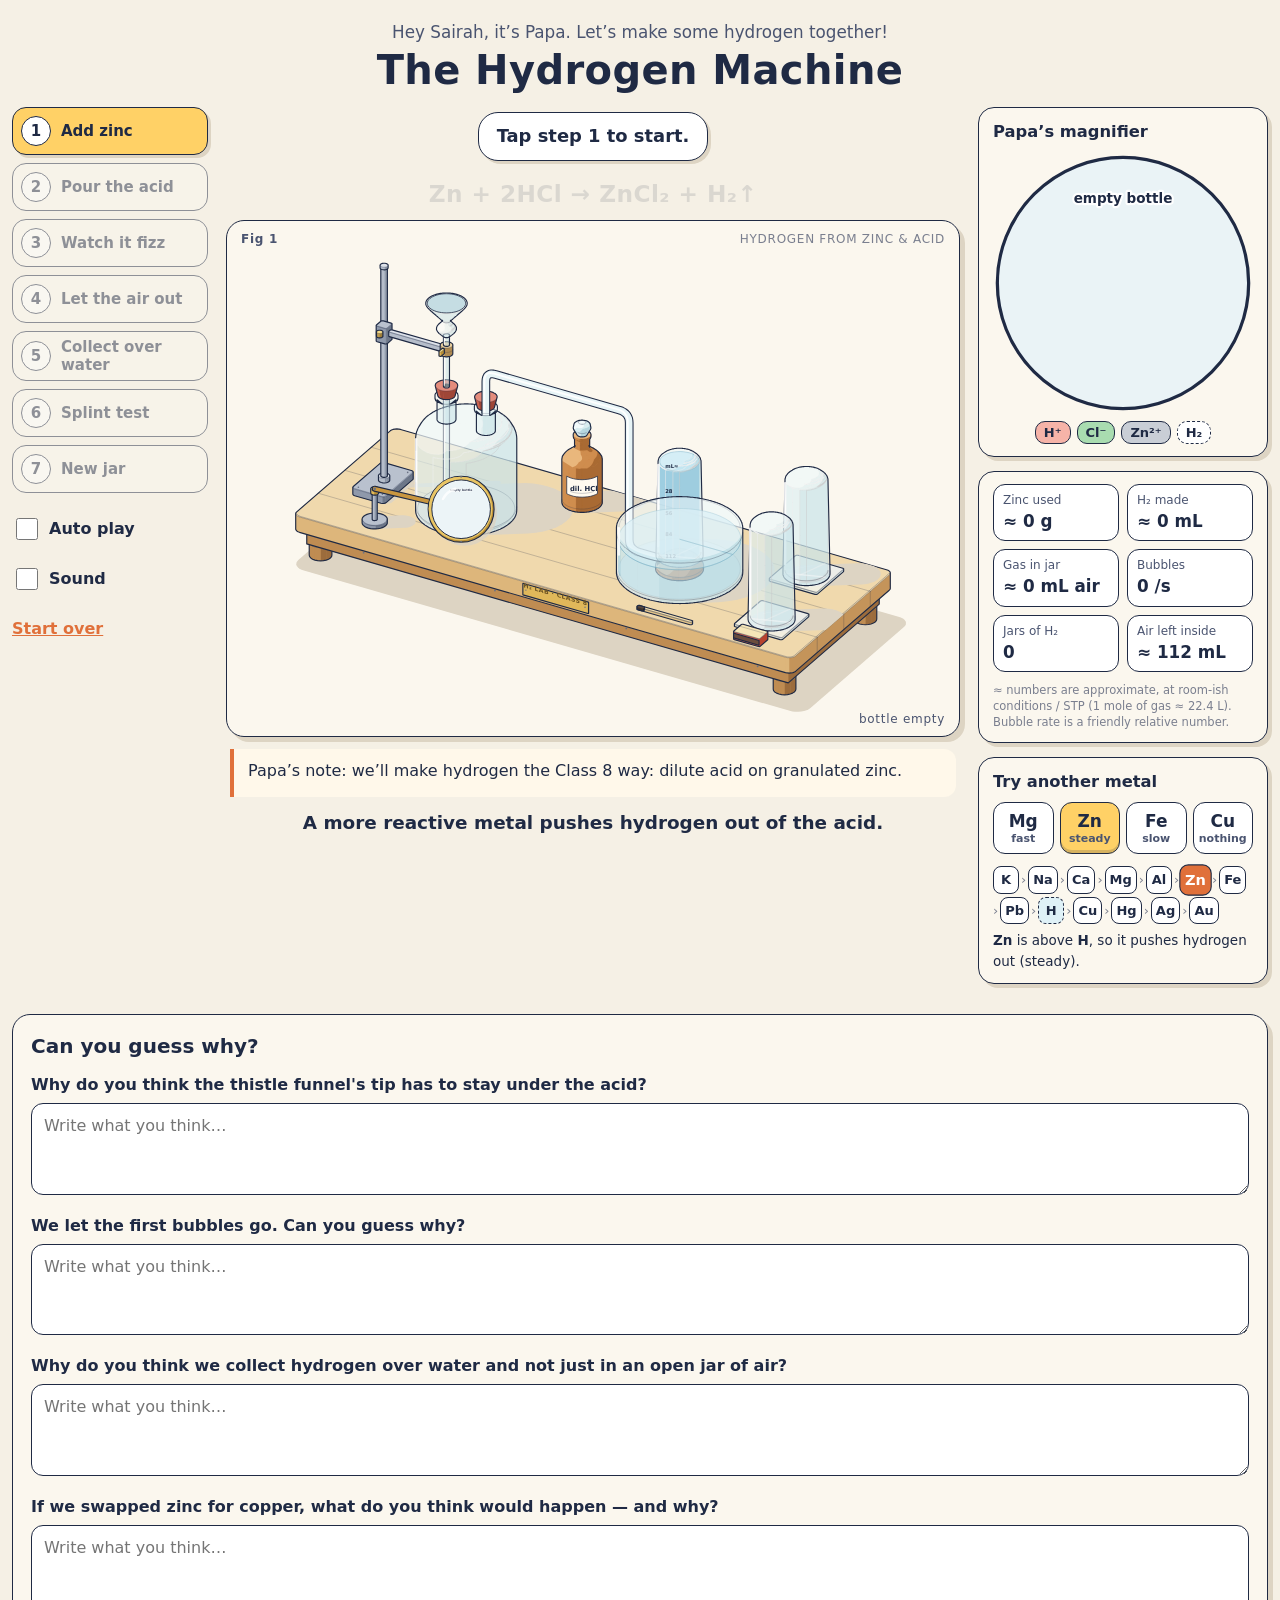
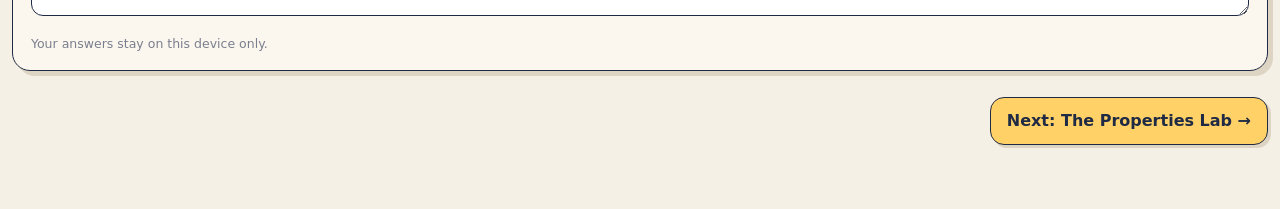
==== commit 63f01f32: "Add three Hydrogen-chapter machines: Properties Lab, Copper Oxide Changer, Metal-Water Race New stan" ====
--- a/machines/hydrogen/index.html
+++ b/machines/hydrogen/index.html
@@ -218,6 +218,13 @@
 
 .jg-body{fill:#fffdf4;fill-opacity:.55}
 .jar-gas{font:900 11px var(--round);fill:var(--ink)}
+
+/* ---------- next-machine link, and the Fig label must not take the drawing's width ---------- */
+.corner.fig{width:auto}
+.trail{display:flex;justify-content:space-between;gap:12px;flex-wrap:wrap;margin:26px 0 0}
+.trail-link{display:inline-flex;align-items:center;min-height:48px;padding:8px 16px;border:1.5px solid var(--ink);border-radius:14px;background:var(--card);color:var(--ink);font-weight:800;text-decoration:none;box-shadow:3px 3px 0 var(--shadow)}
+.trail-link.next{background:var(--hi)}
+.trail-link:focus-visible{outline:2.5px solid var(--accent2);outline-offset:3px}
 </style>
 </head>
 <body>
@@ -351,6 +358,11 @@
     <label class="q"><span>Why do you think the thistle funnel's tip has to stay under the acid?</span><textarea id="guess1" rows="3" placeholder="Write what you think…"></textarea></label><label class="q"><span>We let the first bubbles go. Can you guess why?</span><textarea id="guess2" rows="3" placeholder="Write what you think…"></textarea></label><label class="q"><span>Why do you think we collect hydrogen over water and not just in an open jar of air?</span><textarea id="guess3" rows="3" placeholder="Write what you think…"></textarea></label><label class="q"><span>If we swapped zinc for copper, what do you think would happen — and why?</span><textarea id="guess4" rows="3" placeholder="Write what you think…"></textarea></label>
     <p class="saved">Your answers stay on this device only.</p>
   </section>
+
+  <nav class="trail" aria-label="Hydrogen machines">
+    <span></span>
+    <a class="trail-link next" href="../properties/">Next: The Properties Lab →</a>
+  </nav>
 </main>
 <script>
 const AZIMUTH = 45;
